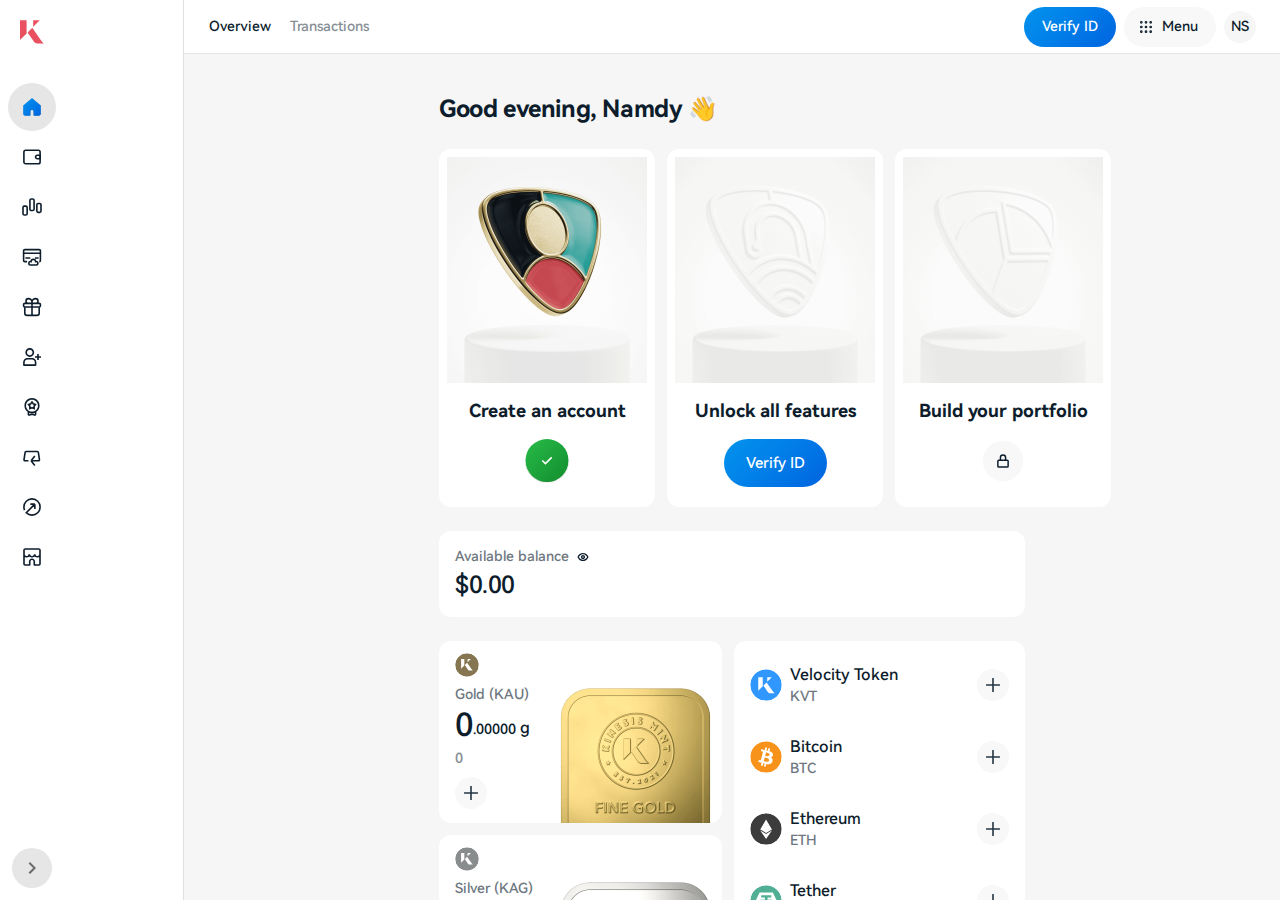
==== index.html @ 4ca38b2a "initial" ====
<!DOCTYPE html>
<html lang="en">
  <head>
    <style type="text/css">
      :root {
        --toastify-color-light: #fff;
        --toastify-color-dark: #121212;
        --toastify-color-info: #3498db;
        --toastify-color-success: #07bc0c;
        --toastify-color-warning: #f1c40f;
        --toastify-color-error: hsl(6, 78%, 57%);
        --toastify-color-transparent: rgba(255, 255, 255, 0.7);
        --toastify-icon-color-info: var(--toastify-color-info);
        --toastify-icon-color-success: var(--toastify-color-success);
        --toastify-icon-color-warning: var(--toastify-color-warning);
        --toastify-icon-color-error: var(--toastify-color-error);
        --toastify-container-width: fit-content;
        --toastify-toast-width: 320px;
        --toastify-toast-offset: 16px;
        --toastify-toast-top: max(
          var(--toastify-toast-offset),
          env(safe-area-inset-top)
        );
        --toastify-toast-right: max(
          var(--toastify-toast-offset),
          env(safe-area-inset-right)
        );
        --toastify-toast-left: max(
          var(--toastify-toast-offset),
          env(safe-area-inset-left)
        );
        --toastify-toast-bottom: max(
          var(--toastify-toast-offset),
          env(safe-area-inset-bottom)
        );
        --toastify-toast-background: #fff;
        --toastify-toast-padding: 14px;
        --toastify-toast-min-height: 64px;
        --toastify-toast-max-height: 800px;
        --toastify-toast-bd-radius: 6px;
        --toastify-toast-shadow: 0px 4px 12px rgba(0, 0, 0, 0.1);
        --toastify-font-family: sans-serif;
        --toastify-z-index: 9999;
        --toastify-text-color-light: #757575;
        --toastify-text-color-dark: #fff;
        --toastify-text-color-info: #fff;
        --toastify-text-color-success: #fff;
        --toastify-text-color-warning: #fff;
        --toastify-text-color-error: #fff;
        --toastify-spinner-color: #616161;
        --toastify-spinner-color-empty-area: #e0e0e0;
        --toastify-color-progress-light: linear-gradient(
          to right,
          #4cd964,
          #5ac8fa,
          #007aff,
          #34aadc,
          #5856d6,
          #ff2d55
        );
        --toastify-color-progress-dark: #bb86fc;
        --toastify-color-progress-info: var(--toastify-color-info);
        --toastify-color-progress-success: var(--toastify-color-success);
        --toastify-color-progress-warning: var(--toastify-color-warning);
        --toastify-color-progress-error: var(--toastify-color-error);
        --toastify-color-progress-bgo: 0.2;
      }
      .Toastify__toast-container {
        z-index: var(--toastify-z-index);
        -webkit-transform: translate3d(0, 0, var(--toastify-z-index));
        position: fixed;
        width: var(--toastify-container-width);
        box-sizing: border-box;
        color: #fff;
        display: flex;
        flex-direction: column;
      }
      .Toastify__toast-container--top-left {
        top: var(--toastify-toast-top);
        left: var(--toastify-toast-left);
      }
      .Toastify__toast-container--top-center {
        top: var(--toastify-toast-top);
        left: 50%;
        transform: translate(-50%);
        align-items: center;
      }
      .Toastify__toast-container--top-right {
        top: var(--toastify-toast-top);
        right: var(--toastify-toast-right);
        align-items: end;
      }
      .Toastify__toast-container--bottom-left {
        bottom: var(--toastify-toast-bottom);
        left: var(--toastify-toast-left);
      }
      .Toastify__toast-container--bottom-center {
        bottom: var(--toastify-toast-bottom);
        left: 50%;
        transform: translate(-50%);
        align-items: center;
      }
      .Toastify__toast-container--bottom-right {
        bottom: var(--toastify-toast-bottom);
        right: var(--toastify-toast-right);
        align-items: end;
      }
      .Toastify__toast {
        --y: 0;
        position: relative;
        touch-action: none;
        width: var(--toastify-toast-width);
        min-height: var(--toastify-toast-min-height);
        box-sizing: border-box;
        margin-bottom: 1rem;
        padding: var(--toastify-toast-padding);
        border-radius: var(--toastify-toast-bd-radius);
        box-shadow: var(--toastify-toast-shadow);
        max-height: var(--toastify-toast-max-height);
        font-family: var(--toastify-font-family);
        z-index: 0;
        display: flex;
        flex: 1 auto;
        align-items: center;
        word-break: break-word;
      }
      @media only screen and (max-width: 480px) {
        .Toastify__toast-container {
          width: 100vw;
          left: env(safe-area-inset-left);
          margin: 0;
        }
        .Toastify__toast-container--top-left,
        .Toastify__toast-container--top-center,
        .Toastify__toast-container--top-right {
          top: env(safe-area-inset-top);
          transform: translate(0);
        }
        .Toastify__toast-container--bottom-left,
        .Toastify__toast-container--bottom-center,
        .Toastify__toast-container--bottom-right {
          bottom: env(safe-area-inset-bottom);
          transform: translate(0);
        }
        .Toastify__toast-container--rtl {
          right: env(safe-area-inset-right);
          left: initial;
        }
        .Toastify__toast {
          --toastify-toast-width: 100%;
          margin-bottom: 0;
          border-radius: 0;
        }
      }
      .Toastify__toast-container[data-stacked="true"] {
        width: var(--toastify-toast-width);
      }
      .Toastify__toast--stacked {
        position: absolute;
        width: 100%;
        transform: translate3d(0, var(--y), 0) scale(var(--s));
        transition: transform 0.3s;
      }
      .Toastify__toast--stacked[data-collapsed] .Toastify__toast-body,
      .Toastify__toast--stacked[data-collapsed] .Toastify__close-button {
        transition: opacity 0.1s;
      }
      .Toastify__toast--stacked[data-collapsed="false"] {
        overflow: visible;
      }
      .Toastify__toast--stacked[data-collapsed="true"]:not(:last-child) > * {
        opacity: 0;
      }
      .Toastify__toast--stacked:after {
        content: "";
        position: absolute;
        left: 0;
        right: 0;
        height: calc(var(--g) * 1px);
        bottom: 100%;
      }
      .Toastify__toast--stacked[data-pos="top"] {
        top: 0;
      }
      .Toastify__toast--stacked[data-pos="bot"] {
        bottom: 0;
      }
      .Toastify__toast--stacked[data-pos="bot"].Toastify__toast--stacked:before {
        transform-origin: top;
      }
      .Toastify__toast--stacked[data-pos="top"].Toastify__toast--stacked:before {
        transform-origin: bottom;
      }
      .Toastify__toast--stacked:before {
        content: "";
        position: absolute;
        left: 0;
        right: 0;
        bottom: 0;
        height: 100%;
        transform: scaleY(3);
        z-index: -1;
      }
      .Toastify__toast--rtl {
        direction: rtl;
      }
      .Toastify__toast--close-on-click {
        cursor: pointer;
      }
      .Toastify__toast-icon {
        margin-inline-end: 10px;
        width: 22px;
        flex-shrink: 0;
        display: flex;
      }
      .Toastify--animate {
        animation-fill-mode: both;
        animation-duration: 0.5s;
      }
      .Toastify--animate-icon {
        animation-fill-mode: both;
        animation-duration: 0.3s;
      }
      .Toastify__toast-theme--dark {
        background: var(--toastify-color-dark);
        color: var(--toastify-text-color-dark);
      }
      .Toastify__toast-theme--light,
      .Toastify__toast-theme--colored.Toastify__toast--default {
        background: var(--toastify-color-light);
        color: var(--toastify-text-color-light);
      }
      .Toastify__toast-theme--colored.Toastify__toast--info {
        color: var(--toastify-text-color-info);
        background: var(--toastify-color-info);
      }
      .Toastify__toast-theme--colored.Toastify__toast--success {
        color: var(--toastify-text-color-success);
        background: var(--toastify-color-success);
      }
      .Toastify__toast-theme--colored.Toastify__toast--warning {
        color: var(--toastify-text-color-warning);
        background: var(--toastify-color-warning);
      }
      .Toastify__toast-theme--colored.Toastify__toast--error {
        color: var(--toastify-text-color-error);
        background: var(--toastify-color-error);
      }
      .Toastify__progress-bar-theme--light {
        background: var(--toastify-color-progress-light);
      }
      .Toastify__progress-bar-theme--dark {
        background: var(--toastify-color-progress-dark);
      }
      .Toastify__progress-bar--info {
        background: var(--toastify-color-progress-info);
      }
      .Toastify__progress-bar--success {
        background: var(--toastify-color-progress-success);
      }
      .Toastify__progress-bar--warning {
        background: var(--toastify-color-progress-warning);
      }
      .Toastify__progress-bar--error {
        background: var(--toastify-color-progress-error);
      }
      .Toastify__progress-bar-theme--colored.Toastify__progress-bar--info,
      .Toastify__progress-bar-theme--colored.Toastify__progress-bar--success,
      .Toastify__progress-bar-theme--colored.Toastify__progress-bar--warning,
      .Toastify__progress-bar-theme--colored.Toastify__progress-bar--error {
        background: var(--toastify-color-transparent);
      }
      .Toastify__close-button {
        color: #fff;
        position: absolute;
        top: 6px;
        right: 6px;
        background: transparent;
        outline: none;
        border: none;
        padding: 0;
        cursor: pointer;
        opacity: 0.7;
        transition: 0.3s ease;
        z-index: 1;
      }
      .Toastify__toast--rtl .Toastify__close-button {
        left: 6px;
        right: unset;
      }
      .Toastify__close-button--light {
        color: #000;
        opacity: 0.3;
      }
      .Toastify__close-button > svg {
        fill: currentColor;
        height: 16px;
        width: 14px;
      }
      .Toastify__close-button:hover,
      .Toastify__close-button:focus {
        opacity: 1;
      }
      @keyframes Toastify__trackProgress {
        0% {
          transform: scaleX(1);
        }
        to {
          transform: scaleX(0);
        }
      }
      .Toastify__progress-bar {
        position: absolute;
        bottom: 0;
        left: 0;
        width: 100%;
        height: 100%;
        z-index: 1;
        opacity: 0.7;
        transform-origin: left;
      }
      .Toastify__progress-bar--animated {
        animation: Toastify__trackProgress linear 1 forwards;
      }
      .Toastify__progress-bar--controlled {
        transition: transform 0.2s;
      }
      .Toastify__progress-bar--rtl {
        right: 0;
        left: initial;
        transform-origin: right;
        border-bottom-left-radius: initial;
      }
      .Toastify__progress-bar--wrp {
        position: absolute;
        overflow: hidden;
        bottom: 0;
        left: 0;
        width: 100%;
        height: 5px;
        border-bottom-left-radius: var(--toastify-toast-bd-radius);
        border-bottom-right-radius: var(--toastify-toast-bd-radius);
      }
      .Toastify__progress-bar--wrp[data-hidden="true"] {
        opacity: 0;
      }
      .Toastify__progress-bar--bg {
        opacity: var(--toastify-color-progress-bgo);
        width: 100%;
        height: 100%;
      }
      .Toastify__spinner {
        width: 20px;
        height: 20px;
        box-sizing: border-box;
        border: 2px solid;
        border-radius: 100%;
        border-color: var(--toastify-spinner-color-empty-area);
        border-right-color: var(--toastify-spinner-color);
        animation: Toastify__spin 0.65s linear infinite;
      }
      @keyframes Toastify__bounceInRight {
        0%,
        60%,
        75%,
        90%,
        to {
          animation-timing-function: cubic-bezier(0.215, 0.61, 0.355, 1);
        }
        0% {
          opacity: 0;
          transform: translate3d(3000px, 0, 0);
        }
        60% {
          opacity: 1;
          transform: translate3d(-25px, 0, 0);
        }
        75% {
          transform: translate3d(10px, 0, 0);
        }
        90% {
          transform: translate3d(-5px, 0, 0);
        }
        to {
          transform: none;
        }
      }
      @keyframes Toastify__bounceOutRight {
        20% {
          opacity: 1;
          transform: translate3d(-20px, var(--y), 0);
        }
        to {
          opacity: 0;
          transform: translate3d(2000px, var(--y), 0);
        }
      }
      @keyframes Toastify__bounceInLeft {
        0%,
        60%,
        75%,
        90%,
        to {
          animation-timing-function: cubic-bezier(0.215, 0.61, 0.355, 1);
        }
        0% {
          opacity: 0;
          transform: translate3d(-3000px, 0, 0);
        }
        60% {
          opacity: 1;
          transform: translate3d(25px, 0, 0);
        }
        75% {
          transform: translate3d(-10px, 0, 0);
        }
        90% {
          transform: translate3d(5px, 0, 0);
        }
        to {
          transform: none;
        }
      }
      @keyframes Toastify__bounceOutLeft {
        20% {
          opacity: 1;
          transform: translate3d(20px, var(--y), 0);
        }
        to {
          opacity: 0;
          transform: translate3d(-2000px, var(--y), 0);
        }
      }
      @keyframes Toastify__bounceInUp {
        0%,
        60%,
        75%,
        90%,
        to {
          animation-timing-function: cubic-bezier(0.215, 0.61, 0.355, 1);
        }
        0% {
          opacity: 0;
          transform: translate3d(0, 3000px, 0);
        }
        60% {
          opacity: 1;
          transform: translate3d(0, -20px, 0);
        }
        75% {
          transform: translate3d(0, 10px, 0);
        }
        90% {
          transform: translate3d(0, -5px, 0);
        }
        to {
          transform: translateZ(0);
        }
      }
      @keyframes Toastify__bounceOutUp {
        20% {
          transform: translate3d(0, calc(var(--y) - 10px), 0);
        }
        40%,
        45% {
          opacity: 1;
          transform: translate3d(0, calc(var(--y) + 20px), 0);
        }
        to {
          opacity: 0;
          transform: translate3d(0, -2000px, 0);
        }
      }
      @keyframes Toastify__bounceInDown {
        0%,
        60%,
        75%,
        90%,
        to {
          animation-timing-function: cubic-bezier(0.215, 0.61, 0.355, 1);
        }
        0% {
          opacity: 0;
          transform: translate3d(0, -3000px, 0);
        }
        60% {
          opacity: 1;
          transform: translate3d(0, 25px, 0);
        }
        75% {
          transform: translate3d(0, -10px, 0);
        }
        90% {
          transform: translate3d(0, 5px, 0);
        }
        to {
          transform: none;
        }
      }
      @keyframes Toastify__bounceOutDown {
        20% {
          transform: translate3d(0, calc(var(--y) - 10px), 0);
        }
        40%,
        45% {
          opacity: 1;
          transform: translate3d(0, calc(var(--y) + 20px), 0);
        }
        to {
          opacity: 0;
          transform: translate3d(0, 2000px, 0);
        }
      }
      .Toastify__bounce-enter--top-left,
      .Toastify__bounce-enter--bottom-left {
        animation-name: Toastify__bounceInLeft;
      }
      .Toastify__bounce-enter--top-right,
      .Toastify__bounce-enter--bottom-right {
        animation-name: Toastify__bounceInRight;
      }
      .Toastify__bounce-enter--top-center {
        animation-name: Toastify__bounceInDown;
      }
      .Toastify__bounce-enter--bottom-center {
        animation-name: Toastify__bounceInUp;
      }
      .Toastify__bounce-exit--top-left,
      .Toastify__bounce-exit--bottom-left {
        animation-name: Toastify__bounceOutLeft;
      }
      .Toastify__bounce-exit--top-right,
      .Toastify__bounce-exit--bottom-right {
        animation-name: Toastify__bounceOutRight;
      }
      .Toastify__bounce-exit--top-center {
        animation-name: Toastify__bounceOutUp;
      }
      .Toastify__bounce-exit--bottom-center {
        animation-name: Toastify__bounceOutDown;
      }
      @keyframes Toastify__zoomIn {
        0% {
          opacity: 0;
          transform: scale3d(0.3, 0.3, 0.3);
        }
        50% {
          opacity: 1;
        }
      }
      @keyframes Toastify__zoomOut {
        0% {
          opacity: 1;
        }
        50% {
          opacity: 0;
          transform: translate3d(0, var(--y), 0) scale3d(0.3, 0.3, 0.3);
        }
        to {
          opacity: 0;
        }
      }
      .Toastify__zoom-enter {
        animation-name: Toastify__zoomIn;
      }
      .Toastify__zoom-exit {
        animation-name: Toastify__zoomOut;
      }
      @keyframes Toastify__flipIn {
        0% {
          transform: perspective(400px) rotateX(90deg);
          animation-timing-function: ease-in;
          opacity: 0;
        }
        40% {
          transform: perspective(400px) rotateX(-20deg);
          animation-timing-function: ease-in;
        }
        60% {
          transform: perspective(400px) rotateX(10deg);
          opacity: 1;
        }
        80% {
          transform: perspective(400px) rotateX(-5deg);
        }
        to {
          transform: perspective(400px);
        }
      }
      @keyframes Toastify__flipOut {
        0% {
          transform: translate3d(0, var(--y), 0) perspective(400px);
        }
        30% {
          transform: translate3d(0, var(--y), 0) perspective(400px)
            rotateX(-20deg);
          opacity: 1;
        }
        to {
          transform: translate3d(0, var(--y), 0) perspective(400px)
            rotateX(90deg);
          opacity: 0;
        }
      }
      .Toastify__flip-enter {
        animation-name: Toastify__flipIn;
      }
      .Toastify__flip-exit {
        animation-name: Toastify__flipOut;
      }
      @keyframes Toastify__slideInRight {
        0% {
          transform: translate3d(110%, 0, 0);
          visibility: visible;
        }
        to {
          transform: translate3d(0, var(--y), 0);
        }
      }
      @keyframes Toastify__slideInLeft {
        0% {
          transform: translate3d(-110%, 0, 0);
          visibility: visible;
        }
        to {
          transform: translate3d(0, var(--y), 0);
        }
      }
      @keyframes Toastify__slideInUp {
        0% {
          transform: translate3d(0, 110%, 0);
          visibility: visible;
        }
        to {
          transform: translate3d(0, var(--y), 0);
        }
      }
      @keyframes Toastify__slideInDown {
        0% {
          transform: translate3d(0, -110%, 0);
          visibility: visible;
        }
        to {
          transform: translate3d(0, var(--y), 0);
        }
      }
      @keyframes Toastify__slideOutRight {
        0% {
          transform: translate3d(0, var(--y), 0);
        }
        to {
          visibility: hidden;
          transform: translate3d(110%, var(--y), 0);
        }
      }
      @keyframes Toastify__slideOutLeft {
        0% {
          transform: translate3d(0, var(--y), 0);
        }
        to {
          visibility: hidden;
          transform: translate3d(-110%, var(--y), 0);
        }
      }
      @keyframes Toastify__slideOutDown {
        0% {
          transform: translate3d(0, var(--y), 0);
        }
        to {
          visibility: hidden;
          transform: translate3d(0, 500px, 0);
        }
      }
      @keyframes Toastify__slideOutUp {
        0% {
          transform: translate3d(0, var(--y), 0);
        }
        to {
          visibility: hidden;
          transform: translate3d(0, -500px, 0);
        }
      }
      .Toastify__slide-enter--top-left,
      .Toastify__slide-enter--bottom-left {
        animation-name: Toastify__slideInLeft;
      }
      .Toastify__slide-enter--top-right,
      .Toastify__slide-enter--bottom-right {
        animation-name: Toastify__slideInRight;
      }
      .Toastify__slide-enter--top-center {
        animation-name: Toastify__slideInDown;
      }
      .Toastify__slide-enter--bottom-center {
        animation-name: Toastify__slideInUp;
      }
      .Toastify__slide-exit--top-left,
      .Toastify__slide-exit--bottom-left {
        animation-name: Toastify__slideOutLeft;
        animation-timing-function: ease-in;
        animation-duration: 0.3s;
      }
      .Toastify__slide-exit--top-right,
      .Toastify__slide-exit--bottom-right {
        animation-name: Toastify__slideOutRight;
        animation-timing-function: ease-in;
        animation-duration: 0.3s;
      }
      .Toastify__slide-exit--top-center {
        animation-name: Toastify__slideOutUp;
        animation-timing-function: ease-in;
        animation-duration: 0.3s;
      }
      .Toastify__slide-exit--bottom-center {
        animation-name: Toastify__slideOutDown;
        animation-timing-function: ease-in;
        animation-duration: 0.3s;
      }
      @keyframes Toastify__spin {
        0% {
          transform: rotate(0);
        }
        to {
          transform: rotate(360deg);
        }
      }
    </style>
    <!-- Options -->
    <meta charset="UTF-8" />
    <meta
      name="viewport"
      content="width=device-width, height=device-height, initial-scale=1, maximum-scale=1, user-scalable=no"
    />
    <meta name="robots" content="noindex" />
    <meta name="msapplication-TileColor" content="#ffc40d" />
    <meta name="apple-itunes-app" content="app-id=1490483608" />

    <!-- PWA Options -->
    <title>Kinesis Money</title>
    <meta
      name="description"
      content="Kinesis introduces a revolutionary monetary system backed by fully allocated physical gold and silver so everyone can experience the benefits of precious metals investment."
    />
    <link
      rel="apple-touch-icon"
      sizes="180x180"
      href="/assets/assets-kms.kinesis.money/legacy/png/apple-touch-icon.png"
    />
    <link
      rel="icon"
      type="image/png"
      sizes="32x32"
      href="/assets/assets-kms.kinesis.money/legacy/png/favicon-32x32-coral.png"
    />
    <link
      rel="icon"
      type="image/png"
      sizes="16x16"
      href="/assets/assets-kms.kinesis.money/legacy/png/favicon-16x16-coral.png"
    />
    <link
      rel="mask-icon"
      href="/assets/assets-kms.kinesis.money/legacy/safari-pinned-tab.svg"
      color="#5bbad5"
    />
    <meta name="theme-color" content="#EA5160" />
    <link rel="stylesheet" href="/assets/extracted_styles.css" />
    <!-- CSS -->
    <link
      rel="stylesheet"
      href="/assets/pro.fontawesome.com/releases/v5.8.1/css/all.css"
      as="style"
      crossorigin="anonymous"
      integrity="sha384-Bx4pytHkyTDy3aJKjGkGoHPt3tvv6zlwwjc3iqN7ktaiEMLDPqLSZYts2OjKcBx1"
      onload="this.onload=null;this.rel='stylesheet'"
    />
    <noscript>
      <link
        rel="stylesheet"
        href="/assets/pro.fontawesome.com/releases/v5.8.1/css/all.css"
        crossorigin="anonymous"
        integrity="sha384-Bx4pytHkyTDy3aJKjGkGoHPt3tvv6zlwwjc3iqN7ktaiEMLDPqLSZYts2OjKcBx1"
      />
    </noscript>
    <link
      rel="stylesheet"
      type="text/css"
      href="/assets/assets-kms.kinesis.money/fonts/HarmonyOS/stylesheet.css"
    />
    <link
      rel="preload"
      as="image"
      href="/assets/assets-kms.kinesis.money/Home/Balance/GoldBar-m.png"
    />
    <link
      rel="preload"
      as="image"
      href="/assets/assets-kms.kinesis.money/Home/Balance/GoldBar-d.png"
    />
    <link
      rel="preload"
      as="image"
      href="/assets/assets-kms.kinesis.money/Home/Balance/SilverBar-m.png"
    />
    <link
      rel="preload"
      as="image"
      href="/assets/assets-kms.kinesis.money/Home/Balance/SilverBar-d.png"
    />
    <link
      rel="preload"
      as="image"
      href="/assets/assets-kms.kinesis.money/Home/Stepper/Step1-Done.png"
    />
    <link
      rel="preload"
      as="image"
      href="/assets/assets-kms.kinesis.money/Home/Stepper/Step2-Done.png"
    />
    <link
      rel="preload"
      as="image"
      href="/assets/assets-kms.kinesis.money/Home/Stepper/Step2-ToDo.png"
    />
    <link
      rel="preload"
      as="image"
      href="/assets/assets-kms.kinesis.money/Home/Stepper/Step3-ToDo.png"
    />
    <link
      rel="preload"
      as="image"
      href="/assets/assets-kms.kinesis.money/Home/Stepper/Done.svg"
    />
    <link
      rel="preload"
      as="image"
      href="/assets/assets-kms.kinesis.money/Home/Stepper/Locked.svg"
    />

    <!--     <script
      type="module"
      crossorigin=""
      src="/assets/index-B1IYvx0M.js"
    ></script> -->
    <link rel="stylesheet" crossorigin="" href="/assets/index-D04vYMJd.css" />
    <link rel="manifest" href="/manifest.webmanifest" />
    <!-- <script id="vite-plugin-pwa:register-sw" src="/registerSW.js"></script> -->
    <!--     <link
      rel="modulepreload"
      as="script"
      crossorigin=""
      href="/assets/authenticatedLayoutContainer-D7vnPwpX.js"
    /> -->
    <!-- <link
      rel="modulepreload"
      as="script"
      crossorigin=""
      href="/assets/socket-client-ClPHFSdE.js"
    /> -->
    <!-- <link
      rel="modulepreload"
      as="script"
      crossorigin=""
      href="/assets/feature-flag-CBj2T29d.js"
    />
    <link
      rel="modulepreload"
      as="script"
      crossorigin=""
      href="/assets/useGaTitle-Cd3oRIF0.js"
    />
    <link
      rel="modulepreload"
      as="script"
      crossorigin=""
      href="/assets/useRoute-R5W9bIdF.js"
    />
    <link
      rel="modulepreload"
      as="script"
      crossorigin=""
      href="/assets/capitalize-Crm3kySE.js"
    />
    <link
      rel="modulepreload"
      as="script"
      crossorigin=""
      href="/assets/toString-BcLWPS8a.js"
    />
    <link
      rel="modulepreload"
      as="script"
      crossorigin=""
      href="/assets/isObjectLike-BR2ybR99.js"
    />
    <link
      rel="modulepreload"
      as="script"
      crossorigin=""
      href="/assets/isArray-Dxzbedgu.js"
    />
    <link
      rel="modulepreload"
      as="script"
      crossorigin=""
      href="/assets/isSymbol-CPa7d4e7.js"
    />
    <link
      rel="modulepreload"
      as="script"
      crossorigin=""
      href="/assets/upperFirst-DZHx3_7l.js"
    />
    <link
      rel="modulepreload"
      as="script"
      crossorigin=""
      href="/assets/_baseSlice-F8doVSIJ.js"
    />
    <link
      rel="modulepreload"
      as="script"
      crossorigin=""
      href="/assets/index-BBKt8-YL.js"
    />
    <link
      rel="modulepreload"
      as="script"
      crossorigin=""
      href="/assets/index-Do1i7yHT.js"
    />
    <link
      rel="modulepreload"
      as="script"
      crossorigin=""
      href="/assets/BubbleTab-BNonz68w.js"
    />
    <link
      rel="modulepreload"
      as="script"
      crossorigin=""
      href="/assets/Tabs-nCopnh2s.js"
    />
    <link
      rel="modulepreload"
      as="script"
      crossorigin=""
      href="/assets/useSlot-DZH0Y2jJ.js"
    />
    <link
      rel="modulepreload"
      as="script"
      crossorigin=""
      href="/assets/Names-CaXmBvXg.js"
    />
    <link
      rel="modulepreload"
      as="script"
      crossorigin=""
      href="/assets/index-DWKsSpgP.js"
    />
    <link
      rel="modulepreload"
      as="script"
      crossorigin=""
      href="/assets/Menu-CbwN-UdZ.js"
    />
    <link
      rel="modulepreload"
      as="script"
      crossorigin=""
      href="/assets/MenuItem-wDwmnSJr.js"
    />
    <link
      rel="modulepreload"
      as="script"
      crossorigin=""
      href="/assets/dividerClasses-CKrR6pKE.js"
    />
    <link
      rel="modulepreload"
      as="script"
      crossorigin=""
      href="/assets/useRequireStatus-C5948B1u.js"
    />
    <link
      rel="modulepreload"
      as="script"
      crossorigin=""
      href="/assets/order-direction-B5kfqJoW.js"
    />
    <link
      rel="modulepreload"
      as="script"
      crossorigin=""
      href="/assets/legacy-enums-BdcxKfbC.js"
    />
    <link
      rel="modulepreload"
      as="script"
      crossorigin=""
      href="/assets/index-C7glG_Ry.js"
    />
    <link
      rel="modulepreload"
      as="script"
      crossorigin=""
      href="/assets/Tooltip-QCFsSCkk.js"
    />
    <link
      rel="modulepreload"
      as="script"
      crossorigin=""
      href="/assets/useFormControl-B5X7CYHM.js"
    />
    <link
      rel="modulepreload"
      as="script"
      crossorigin=""
      href="/assets/createPopper-DLtJTqii.js"
    />
    <link
      rel="modulepreload"
      as="script"
      crossorigin=""
      href="/assets/Switch-mECX2JQG.js"
    />
    <link
      rel="modulepreload"
      as="script"
      crossorigin=""
      href="/assets/index-Sia8Y9vT.js"
    />
    <link
      rel="modulepreload"
      as="script"
      crossorigin=""
      href="/assets/IconButton-ClDlR7xP.js"
    />
    <link
      rel="modulepreload"
      as="script"
      crossorigin=""
      href="/assets/index-D-VgVBE8.js"
    />
    <link
      rel="modulepreload"
      as="script"
      crossorigin=""
      href="/assets/index-Chya3hTY.js"
    />
    <link
      rel="modulepreload"
      as="script"
      crossorigin=""
      href="/assets/index-iGSc46GB.js"
    /> -->
    <link rel="stylesheet" crossorigin="" href="/assets/index-CcM7Y7xD.css" />
    <!-- <link
      rel="modulepreload"
      as="script"
      crossorigin=""
      href="/assets/currencyFormatter-DqHkUfNj.js"
    />
    <link
      rel="modulepreload"
      as="script"
      crossorigin=""
      href="/assets/index-DamApG0r.js"
    />
    <link
      rel="modulepreload"
      as="script"
      crossorigin=""
      href="/assets/index-BdZiPhrX.js"
    />
    <link
      rel="modulepreload"
      as="script"
      crossorigin=""
      href="/assets/getCurrencySymbol-U33HH9zA.js"
    />
    <link
      rel="modulepreload"
      as="script"
      crossorigin=""
      href="/assets/fiat-currencies-4YJiRIqJ.js"
    />
    <link
      rel="modulepreload"
      as="script"
      crossorigin=""
      href="/assets/index-CVGWP4XK.js"
    />
    <link
      rel="modulepreload"
      as="script"
      crossorigin=""
      href="/assets/index-DMBgV4GW.js"
    />
    <link
      rel="modulepreload"
      as="script"
      crossorigin=""
      href="/assets/index-CW25_mQq.js"
    />
    <link
      rel="modulepreload"
      as="script"
      crossorigin=""
      href="/assets/usePrivacyMode-sFMhOLJ_.js"
    />
    <link
      rel="modulepreload"
      as="script"
      crossorigin=""
      href="/assets/short-names-CEnQyANM.js"
    />
    <link
      rel="modulepreload"
      as="script"
      crossorigin=""
      href="/assets/legacy-fonts-BbYsH4nw.js"
    />
    <link
      rel="modulepreload"
      as="script"
      crossorigin=""
      href="/assets/muiSxMerge-By-TMpOR.js"
    />
    <link
      rel="modulepreload"
      as="script"
      crossorigin=""
      href="/assets/Collapse-UbjukSi0.js"
    />
    <link
      rel="modulepreload"
      as="script"
      crossorigin=""
      href="/assets/index-PlqyMyPw.js"
    />
    <link
      rel="modulepreload"
      as="script"
      crossorigin=""
      href="/assets/pill-oEl8g0mz.js"
    />
    <link
      rel="modulepreload"
      as="script"
      crossorigin=""
      href="/assets/useCorporateAccounts-DAIK1YLZ.js"
    />
    <link
      rel="modulepreload"
      as="script"
      crossorigin=""
      href="/assets/index-C4mvAiZ8.js"
    />
    <link
      rel="modulepreload"
      as="script"
      crossorigin=""
      href="/assets/useIndividualAccount-B9oo-q0C.js"
    />
    <link
      rel="modulepreload"
      as="script"
      crossorigin=""
      href="/assets/Divider-DtXA8bzM.js"
    />
    <link
      rel="modulepreload"
      as="script"
      crossorigin=""
      href="/assets/helpers-BxXgrS-G.js"
    />
    <link
      rel="modulepreload"
      as="script"
      crossorigin=""
      href="/assets/helpers-D0lXFcyB.js"
    />
    <link
      rel="modulepreload"
      as="script"
      crossorigin=""
      href="/assets/index-6vxM0M4a.js"
    />
    <link
      rel="modulepreload"
      as="script"
      crossorigin=""
      href="/assets/index-dgZWCLOJ.js"
    />
    <link
      rel="modulepreload"
      as="script"
      crossorigin=""
      href="/assets/index-B2skL3Es.js"
    />
    <link
      rel="modulepreload"
      as="script"
      crossorigin=""
      href="/assets/index-J1GP0RDZ.js"
    />
    <link
      rel="modulepreload"
      as="script"
      crossorigin=""
      href="/assets/Layout-DsrGj888.js"
    />
    <link
      rel="modulepreload"
      as="script"
      crossorigin=""
      href="/assets/pricing.listener-Btg4xjPT.js"
    />
    <link
      rel="modulepreload"
      as="script"
      crossorigin=""
      href="/assets/index-DYNLSiy8.js"
    />
    <link
      rel="modulepreload"
      as="script"
      crossorigin=""
      href="/assets/index-D9Ksp2Tu.js"
    />
    <link
      rel="modulepreload"
      as="script"
      crossorigin=""
      href="/assets/PageContainer-Z59eRADz.js"
    />
    <link
      rel="modulepreload"
      as="script"
      crossorigin=""
      href="/assets/index-D4hGd7fZ.js"
    />
    <link
      rel="modulepreload"
      as="script"
      crossorigin=""
      href="/assets/isObject-C3e4t58V.js"
    /> -->
    <link rel="stylesheet" crossorigin="" href="/assets/index-CxjVi7H7.css" />
    <!-- <link
      rel="modulepreload"
      as="script"
      crossorigin=""
      href="/assets/index-Bo_9n-PG.js"
    />
    <link
      rel="modulepreload"
      as="script"
      crossorigin=""
      href="/assets/index-DeSxTRGL.js"
    />
    <link
      rel="modulepreload"
      as="script"
      crossorigin=""
      href="/assets/Skeleton-D3zW9zfH.js"
    />
    <link
      rel="modulepreload"
      as="script"
      crossorigin=""
      href="/assets/index-muQS-9Gf.js"
    />
    <link
      rel="modulepreload"
      as="script"
      crossorigin=""
      href="/assets/DialogContent-A833hUPt.js"
    />
    <link
      rel="modulepreload"
      as="script"
      crossorigin=""
      href="/assets/Basic-C8TpTkuW.js"
    />
    <link
      rel="modulepreload"
      as="script"
      crossorigin=""
      href="/assets/shared-CWEmH2rA.js"
    />
    <link
      rel="modulepreload"
      as="script"
      crossorigin=""
      href="/assets/index-WtEfj628.js"
    />
    <link
      rel="modulepreload"
      as="script"
      crossorigin=""
      href="/assets/CurrencyIcon-BSh20PSx.js"
    />
    <link
      rel="modulepreload"
      as="script"
      crossorigin=""
      href="/assets/Action-Chaeft7b.js"
    />
    <link
      rel="modulepreload"
      as="script"
      crossorigin=""
      href="/assets/DialogActions-CR6pyUZM.js"
    />
    <link
      rel="modulepreload"
      as="script"
      crossorigin=""
      href="/assets/scrollbar-CNLKTL0L.js"
    />
    
    <link
      rel="modulepreload"
      as="script"
      crossorigin=""
      href="/assets/index-DcvGW77o.js"
    />
    <link
      rel="modulepreload"
      as="script"
      crossorigin=""
      href="/assets/index-DENdcTLt.js"
    />
    <link
      rel="modulepreload"
      as="script"
      crossorigin=""
      href="/assets/PaybisButton-CLNx20jt.js"
    />
    <link
      rel="modulepreload"
      as="script"
      crossorigin=""
      href="/assets/order-source-yjVi4RrL.js"
    />
    <link
      rel="modulepreload"
      as="script"
      crossorigin=""
      href="/assets/react-number-format.es-D6j4F3wj.js"
    />
    <link
      rel="modulepreload"
      as="script"
      crossorigin=""
      href="/assets/TextField-DL0nOe5P.js"
    />
    <link
      rel="modulepreload"
      as="script"
      crossorigin=""
      href="/assets/index.esm-B2HhHynd.js"
    />
    <link
      rel="modulepreload"
      as="script"
      crossorigin=""
      href="/assets/order-type-BEH08Hfo.js"
    />
    <link
      rel="modulepreload"
      as="script"
      crossorigin=""
      href="/assets/executed-orders.listener-GkgxCqGH.js"
    />
    <link
      rel="modulepreload"
      as="script"
      crossorigin=""
      href="/assets/depth.listener-Bb9oU3qt.js"
    />
    <link
      rel="modulepreload"
      as="script"
      crossorigin=""
      href="/assets/index-DQUs1ZHf.js"
    />
    <link
      rel="modulepreload"
      as="script"
      crossorigin=""
      href="/assets/SegmentedTab-Bx0ApLVn.js"
    />
    <link
      rel="modulepreload"
      as="script"
      crossorigin=""
      href="/assets/OnBoardingPopUp-CbaltDgU.js"
    />
    <link
      rel="modulepreload"
      as="script"
      crossorigin=""
      href="/assets/DropdownChipBase-Tvm1Fi1i.js"
    />
    <link
      rel="modulepreload"
      as="script"
      crossorigin=""
      href="/assets/Chip-BmP1UBlr.js"
    />
    <link
      rel="modulepreload"
      as="script"
      crossorigin=""
      href="/assets/Input-U7WLNE8T.js"
    />
    <link
      rel="modulepreload"
      as="script"
      crossorigin=""
      href="/assets/PasswordInput-BRrGqd8k.js"
    />
    <link
      rel="modulepreload"
      as="script"
      crossorigin=""
      href="/assets/shared-kyc.form-DU9uJhtw.js"
    />
    <link
      rel="modulepreload"
      as="script"
      crossorigin=""
      href="/assets/Alert-D9otgbzb.js"
    />
    <link
      rel="modulepreload"
      as="script"
      crossorigin=""
      href="/assets/chart-VlffLmI0.js"
    />
    <link
      rel="modulepreload"
      as="script"
      crossorigin=""
      href="/assets/index.es-B63JM6fg.js"
    />
    <link
      rel="modulepreload"
      as="script"
      crossorigin=""
      href="/assets/useOverflowFade-BK4lhouq.js"
    />
    <link
      rel="modulepreload"
      as="script"
      crossorigin=""
      href="/assets/accounts-CTdEXpRp.js"
    />
    <link
      rel="modulepreload"
      as="script"
      crossorigin=""
      href="/assets/Checkbox-azwF4S2Y.js"
    />
    <link
      rel="modulepreload"
      as="script"
      crossorigin=""
      href="/assets/visitHistory-VyF4gOMN.js"
    />
    <link
      rel="modulepreload"
      as="script"
      crossorigin=""
      href="/assets/LargeBanner-uGVpyo-O.js"
    />
    <link
      rel="modulepreload"
      as="script"
      crossorigin=""
      href="/assets/long-names-G_UIJH0E.js"
    />
    <link
      rel="modulepreload"
      as="script"
      crossorigin=""
      href="/assets/Link-BO_AVVLF.js"
    />
    <link
      rel="modulepreload"
      as="script"
      crossorigin=""
      href="/assets/RecentTransactions-C169_tzK.js"
    />
    <link
      rel="modulepreload"
      as="script"
      crossorigin=""
      href="/assets/FilterProvider-Do3DlFTi.js"
    />
    <link
      rel="modulepreload"
      as="script"
      crossorigin=""
      href="/assets/CancelTransaction-Co47wp7J.js"
    />
    <link
      rel="modulepreload"
      as="script"
      crossorigin=""
      href="/assets/Error-l5Kb-HA5.js"
    />
    <link
      rel="modulepreload"
      as="script"
      crossorigin=""
      href="/assets/WithLoaderHOC-BhoisqRA.js"
    />
    <link
      rel="modulepreload"
      as="script"
      crossorigin=""
      href="/assets/Chip-h9Fj1cSa.js"
    />
    <link
      rel="modulepreload"
      as="script"
      crossorigin=""
      href="/assets/index-Ba66B7JA.js"
    />
    <link
      rel="modulepreload"
      as="script"
      crossorigin=""
      href="/assets/Slider-JTzqU4Fm.js"
    />
    <link
      rel="modulepreload"
      as="script"
      crossorigin=""
      href="/assets/index-DTOD75sv.js"
    />
    <link
      rel="modulepreload"
      as="script"
      crossorigin=""
      href="/assets/RightCTABanner-oV-nkSCk.js"
    />
    <link
      rel="modulepreload"
      as="script"
      crossorigin=""
      href="/assets/thumbnails-BgH72lVq.js"
    />
    <link
      rel="modulepreload"
      as="script"
      crossorigin=""
      href="/assets/EnterMobileNumber-YMSOc5-K.js"
    />
    <link
      rel="modulepreload"
      as="script"
      crossorigin=""
      href="/assets/MfaSmsCodeVerificationPage-BJHnSUWd.js"
    />
    <link
      rel="modulepreload"
      as="script"
      crossorigin=""
      href="/assets/index.esm-h9f6KZvT.js"
    />
    <link
      rel="modulepreload"
      as="script"
      crossorigin=""
      href="/assets/InputStatus-DpYcmRe_.js"
    />
    <link
      rel="modulepreload"
      as="script"
      crossorigin=""
      href="/assets/SmsNotification-jXRCWLtp.js"
    />
    <link
      rel="modulepreload"
      as="script"
      crossorigin=""
      href="/assets/PhoneNumberInput-CtBmxYCy.js"
    />
    <link
      rel="modulepreload"
      as="script"
      crossorigin=""
      href="/assets/Dropdown-B-BoUpC5.js"
    />
    <link
      rel="modulepreload"
      as="script"
      crossorigin=""
      href="/assets/mobile-validation-type-Ca0Y5gJN.js"
    /> -->
    <link
      rel="stylesheet"
      crossorigin=""
      href="/assets/scrollbar-OSsuDtBi.css"
    />
    <style type="text/css">
        .indiana-scroll-container {
          overflow: auto;
        }
        .indiana-scroll-container--dragging {
          scroll-behavior: auto !important;
        }
        .indiana-scroll-container--dragging > * {
          pointer-events: none;
          cursor: -webkit-grab;
          cursor: grab;
        }
        .indiana-scroll-container--hide-scrollbars {
          overflow: hidden;
          overflow: -moz-scrollbars-none;
          -ms-overflow-style: none;
          scrollbar-width: none;
        }
        .indiana-scroll-container--hide-scrollbars::-webkit-scrollbar {
          display: none !important;
          height: 0 !important;
          width: 0 !important;
          background: transparent !important;
          -webkit-appearance: none !important;
        }
        .indiana-scroll-container--native-scroll {
          overflow: auto;
        }

        .indiana-dragging {
          cursor: -webkit-grab;
          cursor: grab;
        }
      </>
      <style data-emotion="css" data-s="">
    </style>
    <link
      rel="modulepreload"
      as="script"
      crossorigin=""
      href="/assets/Modals-BVw25VRj.js"
    />
    <link
      rel="modulepreload"
      as="script"
      crossorigin=""
      href="/assets/index-B1IYvx0M.js"
    />
    <link
      rel="modulepreload"
      as="script"
      crossorigin=""
      href="/assets/SocialIconsComponent-Df_rkOm7.js"
    />
    <link
      rel="modulepreload"
      as="script"
      crossorigin=""
      href="/assets/WideTab-DPA0T2DX.js"
    />
    <link
      rel="modulepreload"
      as="script"
      crossorigin=""
      href="/assets/SmsMfaForm-tzQNy6xh.js"
    />
    <link
      rel="modulepreload"
      as="script"
      crossorigin=""
      href="/assets/MaskedInput-CGosAaON.js"
    />
    <link
      rel="modulepreload"
      as="script"
      crossorigin=""
      href="/assets/NetworkDropdown-k4y5Zlke.js"
    />
    <link
      rel="modulepreload"
      as="script"
      crossorigin=""
      href="/assets/useValidationProfile-GhVRzjhp.js"
    />
    <link
      rel="modulepreload"
      as="script"
      crossorigin=""
      href="/assets/_getTag-BBZl3NB0.js"
    />
    <link
      rel="modulepreload"
      as="script"
      crossorigin=""
      href="/assets/_Map-Dn69b_0d.js"
    />
    <link
      rel="modulepreload"
      as="script"
      crossorigin=""
      href="/assets/index-D8Aj9pZI.js"
    />
    <link
      rel="modulepreload"
      as="script"
      crossorigin=""
      href="/assets/CopyButton-B2DA-KPK.js"
    />
    <link
      rel="modulepreload"
      as="script"
      crossorigin=""
      href="/assets/addressValid-Buha1cAs.js"
    />
    <link
      rel="modulepreload"
      as="script"
      crossorigin=""
      href="/assets/stellar-sdk.min-BPOzoUh5.js"
    />
    <link
      rel="modulepreload"
      as="script"
      crossorigin=""
      href="/assets/index-DFdZF_Yd.js"
    />
    <link
      rel="modulepreload"
      as="script"
      crossorigin=""
      href="/assets/index-CRD6nWau.js"
    />
    <link
      rel="modulepreload"
      as="script"
      crossorigin=""
      href="/assets/CurrencyLabel-DGg5vM54.js"
    />
    <link
      rel="modulepreload"
      as="script"
      crossorigin=""
      href="/assets/mint-account-linking-status-DwXMEDoo.js"
    />
    <link
      rel="modulepreload"
      as="script"
      crossorigin=""
      href="/assets/ValidBanks-pLLmmmje.js"
    />
    <link
      rel="modulepreload"
      as="script"
      crossorigin=""
      href="/assets/BankInformation-DCMXwYv_.js"
    />
    <style id="react-tooltip-core-styles" type="text/css">
      :root {
        --rt-color-white: #fff;
        --rt-color-dark: #222;
        --rt-color-success: #8dc572;
        --rt-color-error: #be6464;
        --rt-color-warning: #f0ad4e;
        --rt-color-info: #337ab7;
        --rt-opacity: 0.9;
        --rt-transition-show-delay: 0.15s;
        --rt-transition-closing-delay: 0.15s;
      }
      .core-styles-module_tooltip__3vRRp {
        position: absolute;
        top: 0;
        left: 0;
        pointer-events: none;
        opacity: 0;
        will-change: opacity;
      }
      .core-styles-module_fixed__pcSol {
        position: fixed;
      }
      .core-styles-module_arrow__cvMwQ {
        position: absolute;
        background: inherit;
      }
      .core-styles-module_noArrow__xock6 {
        display: none;
      }
      .core-styles-module_clickable__ZuTTB {
        pointer-events: auto;
      }
      .core-styles-module_show__Nt9eE {
        opacity: var(--rt-opacity);
        transition: opacity var(--rt-transition-show-delay) ease-out;
      }
      .core-styles-module_closing__sGnxF {
        opacity: 0;
        transition: opacity var(--rt-transition-closing-delay) ease-in;
      }
    </style>
    <style id="react-tooltip-base-styles" type="text/css">
      .styles-module_tooltip__mnnfp {
        padding: 8px 16px;
        border-radius: 3px;
        font-size: 90%;
        width: max-content;
      }
      .styles-module_arrow__K0L3T {
        width: 8px;
        height: 8px;
      }
      [class*="react-tooltip__place-top"] > .styles-module_arrow__K0L3T {
        transform: rotate(45deg);
      }
      [class*="react-tooltip__place-right"] > .styles-module_arrow__K0L3T {
        transform: rotate(135deg);
      }
      [class*="react-tooltip__place-bottom"] > .styles-module_arrow__K0L3T {
        transform: rotate(225deg);
      }
      [class*="react-tooltip__place-left"] > .styles-module_arrow__K0L3T {
        transform: rotate(315deg);
      }
      .styles-module_dark__xNqje {
        background: var(--rt-color-dark);
        color: var(--rt-color-white);
      }
      .styles-module_light__Z6W-X {
        background-color: var(--rt-color-white);
        color: var(--rt-color-dark);
      }
      .styles-module_success__A2AKt {
        background-color: var(--rt-color-success);
        color: var(--rt-color-white);
      }
      .styles-module_warning__SCK0X {
        background-color: var(--rt-color-warning);
        color: var(--rt-color-white);
      }
      .styles-module_error__JvumD {
        background-color: var(--rt-color-error);
        color: var(--rt-color-white);
      }
      .styles-module_info__BWdHW {
        background-color: var(--rt-color-info);
        color: var(--rt-color-white);
      }
    </style>
    <style></style>
  </head>

  <body
    bis_register="[base64]"
    __processed_b12290e5-7c5a-4569-bdaf-a2060c10301f__="true"
  >
    <div id="root" bis_skin_checked="1">
      <section
        class="Toastify"
        aria-live="polite"
        aria-atomic="false"
        aria-relevant="additions text"
        aria-label="Notifications Alt+T"
      ></section>
      <div
        class="MuiDrawer-root MuiDrawer-anchorLeft MuiDrawer-docked css-1wfyld3"
        bis_skin_checked="1"
      >
        <div
          class="MuiPaper-root MuiPaper-elevation MuiPaper-elevation0 MuiDrawer-paper MuiDrawer-paperAnchorLeft MuiDrawer-paperAnchorDockedLeft css-8iqf4a"
          bis_skin_checked="1"
          style="--Paper-shadow: none"
        >
          <nav
            class="MuiList-root MuiList-padding MuiList-subheader css-12xfrhl"
          >
            <li></li>
            <li
              class="MuiListSubheader-root MuiListSubheader-gutters MuiListSubheader-sticky css-1nd0s1k"
            >
              <div
                class="MuiGrid2-root MuiGrid2-container MuiGrid2-wrap-xs-nowrap MuiGrid2-direction-xs-row css-fogay6"
                bis_skin_checked="1"
              >
                <div
                  name="kinesis/logo"
                  class="css-14q9gk1"
                  bis_skin_checked="1"
                >
                  <svg
                    viewBox="0 0 203 199"
                    version="1.1"
                    xmlns="http://www.w3.org/2000/svg"
                    xmlns:xlink="http://www.w3.org/1999/xlink"
                    height="32px"
                    width="32px"
                    scale="0.1"
                  >
                    <title></title>
                    <desc>Created with Sketch.</desc>
                    <defs>
                      <polygon
                        id="path-1__6eTceinz"
                        points="0.1445 0.5061 139.144 0.5061 139.144 134.9991 0.1445 134.9991"
                      ></polygon>
                    </defs>
                    <g
                      id="Logos__6eTceinz"
                      stroke="none"
                      stroke-width="1"
                      fill="none"
                      fill-rule="evenodd"
                    >
                      <g
                        transform="translate(-558.000000, -234.000000)"
                        id="Kinesis-K-Coral-RGB__6eTceinz"
                      >
                        <g transform="translate(558.000000, 233.000000)">
                          <polygon
                            id="Fill-1__6eTceinz"
                            fill="#EA5160"
                            points="0 0.9993 0 168.5253 55.841 112.6833 55.841 0.9993"
                          ></polygon>
                          <polygon
                            id="Fill-2__6eTceinz"
                            fill="#EA5160"
                            points="111.6828 0.9993 111.6828 56.8413 167.5248 0.9993"
                          ></polygon>
                          <g
                            id="Group-5__6eTceinz"
                            transform="translate(64.000000, 64.380000)"
                          >
                            <mask id="mask-2__6eTceinz" fill="white">
                              <use xlink:href="#path-1__6eTceinz"></use>
                            </mask>
                            <g id="Clip-4__6eTceinz"></g>
                            <path
                              d="M114.1735,108.5621 L39.6385,0.5061 L0.1445,40.0001 L54.3285,119.0631 C62.1445,130.4701 73.4205,134.9991 85.5495,134.9991 L139.1445,134.9991 C129.8945,127.7771 120.2555,117.3811 114.1735,108.5621"
                              id="Fill-3__6eTceinz"
                              fill="#EA5160"
                              mask="url(#mask-2__6eTceinz)"
                            ></path>
                          </g>
                        </g>
                      </g>
                    </g>
                  </svg>
                </div>
              </div>
            </li>
            <a
              id="home"
              aria-label="Home"
              aria-current="page"
              class="MuiListItem-root MuiListItem-gutters css-1k7istc active"
              href="/home"
              data-discover="true"
              ><div
                class="MuiGrid2-root MuiGrid2-container MuiGrid2-wrap-xs-nowrap MuiGrid2-direction-xs-row css-1hkxj6l"
                bis_skin_checked="1"
              >
                <img
                  class="css-m68tct"
                  src="/assets/assets-kms.kinesis.money/Menu/Sidebar/selected/home.svg"
                /><img
                  class="css-1asbz9q"
                  src="/assets/assets-kms.kinesis.money/Menu/Sidebar/default/home.svg"
                />
                <div
                  class="MuiListItemText-root css-156jp4h"
                  bis_skin_checked="1"
                >
                  <span
                    class="MuiTypography-root MuiTypography-body1 MuiListItemText-primary css-ojyfgf"
                    >Home</span
                  >
                </div>
              </div></a
            ><a
              id="assets"
              aria-label="Assets"
              class="MuiListItem-root MuiListItem-gutters css-1k7istc"
              href="/assets"
              data-discover="true"
              ><div
                class="MuiGrid2-root MuiGrid2-container MuiGrid2-wrap-xs-nowrap MuiGrid2-direction-xs-row css-1hkxj6l"
                bis_skin_checked="1"
              >
                <img
                  class="css-1asbz9q"
                  src="/assets/assets-kms.kinesis.money/Menu/Sidebar/selected/assets.svg"
                /><img
                  class="css-m68tct"
                  src="/assets/assets-kms.kinesis.money/Menu/Sidebar/default/assets.svg"
                />
                <div
                  class="MuiListItemText-root css-156jp4h"
                  bis_skin_checked="1"
                >
                  <span
                    class="MuiTypography-root MuiTypography-body1 MuiListItemText-primary css-ojyfgf"
                    >Assets</span
                  >
                </div>
              </div></a
            ><a
              id="exchange"
              aria-label="Exchange"
              class="MuiListItem-root MuiListItem-gutters css-1k7istc"
              href="/pro"
              data-discover="true"
              ><div
                class="MuiGrid2-root MuiGrid2-container MuiGrid2-wrap-xs-nowrap MuiGrid2-direction-xs-row css-1hkxj6l"
                bis_skin_checked="1"
              >
                <img
                  class="css-1asbz9q"
                  src="/assets/assets-kms.kinesis.money/Menu/Sidebar/selected/exchange.svg"
                /><img
                  class="css-m68tct"
                  src="/assets/assets-kms.kinesis.money/Menu/Sidebar/default/exchange.svg"
                />
                <div
                  class="MuiListItemText-root css-156jp4h"
                  bis_skin_checked="1"
                >
                  <span
                    class="MuiTypography-root MuiTypography-body1 MuiListItemText-primary css-ojyfgf"
                    >Exchange</span
                  >
                </div>
              </div></a
            ><a
              id="virtualcard"
              aria-label="Virtual Card"
              class="MuiListItem-root MuiListItem-gutters css-1k7istc"
              href="/kinesis-card"
              data-discover="true"
              ><div
                class="MuiGrid2-root MuiGrid2-container MuiGrid2-wrap-xs-nowrap MuiGrid2-direction-xs-row css-1hkxj6l"
                bis_skin_checked="1"
              >
                <img
                  class="css-1asbz9q"
                  src="/assets/assets-kms.kinesis.money/Menu/Sidebar/selected/virtualcard.svg"
                /><img
                  class="css-m68tct"
                  src="/assets/assets-kms.kinesis.money/Menu/Sidebar/default/virtualcard.svg"
                />
                <div
                  class="MuiListItemText-root css-156jp4h"
                  bis_skin_checked="1"
                >
                  <span
                    class="MuiTypography-root MuiTypography-body1 MuiListItemText-primary css-ojyfgf"
                    >Virtual Card</span
                  >
                </div>
              </div></a
            ><a
              id="earn"
              aria-label="Earn"
              class="MuiListItem-root MuiListItem-gutters css-1k7istc"
              href="/earn"
              data-discover="true"
              ><div
                class="MuiGrid2-root MuiGrid2-container MuiGrid2-wrap-xs-nowrap MuiGrid2-direction-xs-row css-1hkxj6l"
                bis_skin_checked="1"
              >
                <img
                  class="css-1asbz9q"
                  src="/assets/assets-kms.kinesis.money/Menu/Sidebar/selected/earn.svg"
                /><img
                  class="css-m68tct"
                  src="/assets/assets-kms.kinesis.money/Menu/Sidebar/default/earn.svg"
                />
                <div
                  class="MuiListItemText-root css-156jp4h"
                  bis_skin_checked="1"
                >
                  <span
                    class="MuiTypography-root MuiTypography-body1 MuiListItemText-primary css-ojyfgf"
                    >Earn</span
                  >
                </div>
              </div></a
            ><a
              id="refer"
              aria-label="Refer"
              class="MuiListItem-root MuiListItem-gutters css-1k7istc"
              href="/refer"
              data-discover="true"
              ><div
                class="MuiGrid2-root MuiGrid2-container MuiGrid2-wrap-xs-nowrap MuiGrid2-direction-xs-row css-1hkxj6l"
                bis_skin_checked="1"
              >
                <img
                  class="css-1asbz9q"
                  src="/assets/assets-kms.kinesis.money/Menu/Sidebar/selected/refer.svg"
                /><img
                  class="css-m68tct"
                  src="/assets/assets-kms.kinesis.money/Menu/Sidebar/default/refer.svg"
                />
                <div
                  class="MuiListItemText-root css-156jp4h"
                  bis_skin_checked="1"
                >
                  <span
                    class="MuiTypography-root MuiTypography-body1 MuiListItemText-primary css-ojyfgf"
                    >Refer</span
                  >
                </div>
              </div></a
            ><a
              id="yields"
              aria-label="Yields"
              class="MuiListItem-root MuiListItem-gutters css-1k7istc"
              href="/yields"
              data-discover="true"
              ><div
                class="MuiGrid2-root MuiGrid2-container MuiGrid2-wrap-xs-nowrap MuiGrid2-direction-xs-row css-1hkxj6l"
                bis_skin_checked="1"
              >
                <img
                  class="css-1asbz9q"
                  src="/assets/assets-kms.kinesis.money/Menu/Sidebar/selected/yields.svg"
                /><img
                  class="css-m68tct"
                  src="/assets/assets-kms.kinesis.money/Menu/Sidebar/default/yields.svg"
                />
                <div
                  class="MuiListItemText-root css-156jp4h"
                  bis_skin_checked="1"
                >
                  <span
                    class="MuiTypography-root MuiTypography-body1 MuiListItemText-primary css-ojyfgf"
                    >Yields</span
                  >
                </div>
              </div></a
            ><a
              id="metalback"
              aria-label="Metalback"
              class="MuiListItem-root MuiListItem-gutters css-1k7istc"
              href="/metalback"
              data-discover="true"
              ><div
                class="MuiGrid2-root MuiGrid2-container MuiGrid2-wrap-xs-nowrap MuiGrid2-direction-xs-row css-1hkxj6l"
                bis_skin_checked="1"
              >
                <img
                  class="css-1asbz9q"
                  src="/assets/assets-kms.kinesis.money/Metalback/nav-metalback-on.svg"
                /><img
                  class="css-m68tct"
                  src="/assets/assets-kms.kinesis.money/Metalback/nav-metalback-off.svg"
                />
                <div
                  class="MuiListItemText-root css-156jp4h"
                  bis_skin_checked="1"
                >
                  <span
                    class="MuiTypography-root MuiTypography-body1 MuiListItemText-primary css-ojyfgf"
                    >Metalback</span
                  >
                </div>
              </div></a
            ><a
              id="payments"
              aria-label="Payments"
              class="MuiListItem-root MuiListItem-gutters css-1k7istc"
              href="/payments"
              data-discover="true"
              ><div
                class="MuiGrid2-root MuiGrid2-container MuiGrid2-wrap-xs-nowrap MuiGrid2-direction-xs-row css-1hkxj6l"
                bis_skin_checked="1"
              >
                <img
                  class="css-1asbz9q"
                  src="/assets/assets-kms.kinesis.money/Menu/Sidebar/selected/payments.svg"
                /><img
                  class="css-m68tct"
                  src="/assets/assets-kms.kinesis.money/Menu/Sidebar/default/payments.svg"
                />
                <div
                  class="MuiListItemText-root css-156jp4h"
                  bis_skin_checked="1"
                >
                  <span
                    class="MuiTypography-root MuiTypography-body1 MuiListItemText-primary css-ojyfgf"
                    >Payments</span
                  >
                </div>
              </div></a
            ><a
              id="merchant"
              aria-label="Merchant"
              class="MuiListItem-root MuiListItem-gutters css-1k7istc"
              href="/merchant"
              data-discover="true"
              ><div
                class="MuiGrid2-root MuiGrid2-container MuiGrid2-wrap-xs-nowrap MuiGrid2-direction-xs-row css-1hkxj6l"
                bis_skin_checked="1"
              >
                <img
                  class="css-1asbz9q"
                  src="/assets/assets-kms.kinesis.money/Menu/Sidebar/selected/merchant.svg"
                /><img
                  class="css-m68tct"
                  src="/assets/assets-kms.kinesis.money/Menu/Sidebar/default/merchant.svg"
                />
                <div
                  class="MuiListItemText-root css-156jp4h"
                  bis_skin_checked="1"
                >
                  <span
                    class="MuiTypography-root MuiTypography-body1 MuiListItemText-primary css-ojyfgf"
                    >Merchant</span
                  >
                </div>
              </div></a
            >
          </nav>
          <div
            class="MuiGrid2-root MuiGrid2-container MuiGrid2-wrap-xs-nowrap MuiGrid2-direction-xs-row css-12f79a8"
            bis_skin_checked="1"
          >
            <button
              class="MuiButtonBase-root MuiIconButton-root MuiIconButton-sizeMedium css-155eiid"
              tabindex="0"
              type="button"
            >
              <svg
                class="MuiSvgIcon-root MuiSvgIcon-fontSizeMedium css-q7mezt"
                focusable="false"
                aria-hidden="true"
                viewBox="0 0 24 24"
                data-testid="ChevronRightIcon"
              >
                <path d="M10 6 8.59 7.41 13.17 12l-4.58 4.59L10 18l6-6z"></path>
              </svg>
            </button>
          </div>
        </div>
      </div>
      <div
        aria-hidden="true"
        class="MuiBackdrop-root css-o5rss8"
        bis_skin_checked="1"
        style="opacity: 0; visibility: hidden"
      ></div>
      <div
        class="MuiGrid2-root MuiGrid2-container MuiGrid2-wrap-xs-nowrap MuiGrid2-direction-xs-column css-o3cu8g"
        bis_skin_checked="1"
      >
        <header
          class="MuiPaper-root MuiPaper-elevation MuiPaper-elevation4 MuiAppBar-root MuiAppBar-colorPrimary MuiAppBar-positionFixed mui-fixed css-mdw3ox"
          style="
            --Paper-shadow: 0px 2px 4px -1px rgba(0, 0, 0, 0.2),
              0px 4px 5px 0px rgba(0, 0, 0, 0.14),
              0px 1px 10px 0px rgba(0, 0, 0, 0.12);
          "
        >
          <div
            class="MuiToolbar-root MuiToolbar-gutters MuiToolbar-regular css-p8ddbe"
            bis_skin_checked="1"
          >
            <div
              class="MuiGrid2-root MuiGrid2-container MuiGrid2-wrap-xs-nowrap MuiGrid2-direction-xs-row css-1lo7alb"
              bis_skin_checked="1"
            >
              <button
                class="MuiButtonBase-root MuiButton-root MuiButton-text MuiButton-textSecondary MuiButton-sizeMedium MuiButton-textSizeMedium MuiButton-colorSecondary MuiButton-disableElevation MuiButton-root MuiButton-text MuiButton-textSecondary MuiButton-sizeMedium MuiButton-textSizeMedium MuiButton-colorSecondary MuiButton-disableElevation css-1as7e4j"
                tabindex="0"
                type="button"
              >
                Overview</button
              ><button
                class="MuiButtonBase-root MuiButton-root MuiButton-text MuiButton-textSecondary MuiButton-sizeMedium MuiButton-textSizeMedium MuiButton-colorSecondary MuiButton-disableElevation MuiButton-root MuiButton-text MuiButton-textSecondary MuiButton-sizeMedium MuiButton-textSizeMedium MuiButton-colorSecondary MuiButton-disableElevation css-ip102j"
                tabindex="0"
                type="button"
              >
                Transactions
              </button>
            </div>
            <div
              class="MuiGrid2-root MuiGrid2-container MuiGrid2-wrap-xs-nowrap MuiGrid2-direction-xs-row css-g804f4"
              bis_skin_checked="1"
            >
              <button
                class="MuiButtonBase-root MuiButton-root MuiButton-contained MuiButton-containedPrimary MuiButton-sizeMedium MuiButton-containedSizeMedium MuiButton-colorPrimary MuiButton-disableElevation MuiButton-root MuiButton-contained MuiButton-containedPrimary MuiButton-sizeMedium MuiButton-containedSizeMedium MuiButton-colorPrimary MuiButton-disableElevation css-62xf9g"
                tabindex="0"
                type="button"
              >
                Verify ID</button
              ><button
                class="MuiButtonBase-root MuiButton-root MuiButton-contained MuiButton-containedSecondary MuiButton-sizeMedium MuiButton-containedSizeMedium MuiButton-colorSecondary MuiButton-disableElevation MuiButton-root MuiButton-contained MuiButton-containedSecondary MuiButton-sizeMedium MuiButton-containedSizeMedium MuiButton-colorSecondary MuiButton-disableElevation css-106q6yo"
                tabindex="0"
                type="button"
              >
                <span
                  class="MuiButton-icon MuiButton-startIcon MuiButton-iconSizeMedium css-cveorv"
                  ><div
                    name="Menu/MobileTopNav/Waffle"
                    class="css-1ocx6oh"
                    bis_skin_checked="1"
                  >
                    <svg
                      width="16px"
                      height="16px"
                      viewBox="0 0 14 14"
                      fill="none"
                      xmlns="http://www.w3.org/2000/svg"
                      scale="0.1"
                    >
                      <title></title>
                      <g id="â† Icon__u4aVHvMN">
                        <g id="Vector__u4aVHvMN">
                          <path
                            d="M2.87 2.31C2.87 2.61928 2.61928 2.87 2.31 2.87C2.00072 2.87 1.75 2.61928 1.75 2.31C1.75 2.00072 2.00072 1.75 2.31 1.75C2.61928 1.75 2.87 2.00072 2.87 2.31Z"
                            stroke="#0D1D2C"
                            stroke-width="1.6"
                          ></path>
                          <path
                            d="M12.2499 2.31C12.2499 2.61928 11.9992 2.87 11.6899 2.87C11.3807 2.87 11.1299 2.61928 11.1299 2.31C11.1299 2.00072 11.3807 1.75 11.6899 1.75C11.9992 1.75 12.2499 2.00072 12.2499 2.31Z"
                            stroke="#0D1D2C"
                            stroke-width="1.6"
                          ></path>
                          <path
                            d="M7.55997 2.31C7.55997 2.61928 7.30925 2.87 6.99997 2.87C6.69069 2.87 6.43997 2.61928 6.43997 2.31C6.43997 2.00072 6.69069 1.75 6.99997 1.75C7.30925 1.75 7.55997 2.00072 7.55997 2.31Z"
                            stroke="#0D1D2C"
                            stroke-width="1.6"
                          ></path>
                          <path
                            d="M2.87 6.99997C2.87 7.30925 2.61928 7.55997 2.31 7.55997C2.00072 7.55997 1.75 7.30925 1.75 6.99997C1.75 6.69069 2.00072 6.43997 2.31 6.43997C2.61928 6.43997 2.87 6.69069 2.87 6.99997Z"
                            stroke="#0D1D2C"
                            stroke-width="1.6"
                          ></path>
                          <path
                            d="M12.2499 6.99997C12.2499 7.30925 11.9992 7.55997 11.6899 7.55997C11.3807 7.55997 11.1299 7.30925 11.1299 6.99997C11.1299 6.69069 11.3807 6.43997 11.6899 6.43997C11.9992 6.43997 12.2499 6.69069 12.2499 6.99997Z"
                            stroke="#0D1D2C"
                            stroke-width="1.6"
                          ></path>
                          <path
                            d="M7.55997 6.99997C7.55997 7.30925 7.30925 7.55997 6.99997 7.55997C6.69069 7.55997 6.43997 7.30925 6.43997 6.99997C6.43997 6.69069 6.69069 6.43997 6.99997 6.43997C7.30925 6.43997 7.55997 6.69069 7.55997 6.99997Z"
                            stroke="#0D1D2C"
                            stroke-width="1.6"
                          ></path>
                          <path
                            d="M2.87 11.69C2.87 11.9993 2.61928 12.25 2.31 12.25C2.00072 12.25 1.75 11.9993 1.75 11.69C1.75 11.3807 2.00072 11.13 2.31 11.13C2.61928 11.13 2.87 11.3807 2.87 11.69Z"
                            stroke="#0D1D2C"
                            stroke-width="1.6"
                          ></path>
                          <path
                            d="M12.2499 11.69C12.2499 11.9993 11.9992 12.25 11.6899 12.25C11.3807 12.25 11.1299 11.9993 11.1299 11.69C11.1299 11.3807 11.3807 11.13 11.6899 11.13C11.9992 11.13 12.2499 11.3807 12.2499 11.69Z"
                            stroke="#0D1D2C"
                            stroke-width="1.6"
                          ></path>
                          <path
                            d="M7.55997 11.69C7.55997 11.9993 7.30925 12.25 6.99997 12.25C6.69069 12.25 6.43997 11.9993 6.43997 11.69C6.43997 11.3807 6.69069 11.13 6.99997 11.13C7.30925 11.13 7.55997 11.3807 7.55997 11.69Z"
                            stroke="#0D1D2C"
                            stroke-width="1.6"
                          ></path>
                        </g>
                      </g>
                    </svg></div></span
                >Menu
              </button>
              <div
                class="MuiGrid2-root MuiGrid2-container MuiGrid2-wrap-xs-nowrap MuiGrid2-direction-xs-row css-1hkxj6l"
                data-cy="menu-account-icon"
                bis_skin_checked="1"
              >
                <div class="css-1kamfhy" bis_skin_checked="1">
                  <span class="css-1mg14yq">NS</span>
                </div>
              </div>
            </div>
          </div>
        </header>
        <main class="css-ldxqg3">
          <div
            class="MuiToolbar-root MuiToolbar-gutters MuiToolbar-regular css-p8ddbe"
            bis_skin_checked="1"
          ></div>
          <div
            class="MuiGrid2-root MuiGrid2-container MuiGrid2-wrap-xs-nowrap MuiGrid2-direction-xs-column page-content-container css-1ik2wyl"
            bis_skin_checked="1"
          >
            <div
              data-simplebar="init"
              class="css-1ejue6l simplebar-scrollable-y"
              bis_skin_checked="1"
            >
              <div
                class="simplebar-wrapper"
                style="margin: 0px"
                bis_skin_checked="1"
              >
                <div
                  class="simplebar-height-auto-observer-wrapper"
                  bis_skin_checked="1"
                >
                  <div
                    class="simplebar-height-auto-observer"
                    bis_skin_checked="1"
                  ></div>
                </div>
                <div class="simplebar-mask" bis_skin_checked="1">
                  <div
                    class="simplebar-offset"
                    style="right: 0px; bottom: 0px"
                    bis_skin_checked="1"
                  >
                    <div
                      class="simplebar-content-wrapper"
                      tabindex="0"
                      role="region"
                      aria-label="scrollable content"
                      style="height: 100%; overflow: hidden scroll"
                      bis_skin_checked="1"
                    >
                      <div
                        class="simplebar-content"
                        style="padding: 0px"
                        bis_skin_checked="1"
                      >
                        <div
                          class="MuiGrid2-root MuiGrid2-container MuiGrid2-direction-xs-row css-bxo018"
                          bis_skin_checked="1"
                        >
                          <div
                            class="MuiGrid2-root MuiGrid2-direction-xs-row css-1g0ehjn"
                            bis_skin_checked="1"
                          >
                            <span class="css-aiz2l4"
                              >Good evening, Namdy 👋</span
                            >
                            <div
                              class="MuiGrid2-root MuiGrid2-container MuiGrid2-wrap-xs-nowrap MuiGrid2-direction-xs-row css-ajtgh7"
                              bis_skin_checked="1"
                            >
                              <div
                                class="MuiGrid2-root MuiGrid2-container MuiGrid2-wrap-xs-nowrap MuiGrid2-direction-xs-column css-1l679rn"
                                bis_skin_checked="1"
                              >
                                <img
                                  class="css-yw4zh2"
                                  src="/assets/assets-kms.kinesis.money/Home/Stepper/Step1-Done.png"
                                /><span class="css-6pybsd"
                                  >Create an account</span
                                ><img
                                  class="css-1tyajgx"
                                  src="/assets/assets-kms.kinesis.money/Home/Stepper/Done.svg"
                                />
                              </div>
                              <div
                                class="MuiGrid2-root MuiGrid2-container MuiGrid2-wrap-xs-nowrap MuiGrid2-direction-xs-column css-1l679rn"
                                bis_skin_checked="1"
                              >
                                <img
                                  class="css-yw4zh2"
                                  src="/assets/assets-kms.kinesis.money/Home/Stepper/Step2-ToDo.png"
                                /><span class="css-6pybsd"
                                  >Unlock all features</span
                                ><button
                                  class="MuiButtonBase-root MuiButton-root MuiButton-contained MuiButton-containedPrimary MuiButton-sizeLarge MuiButton-containedSizeLarge MuiButton-colorPrimary MuiButton-disableElevation MuiButton-root MuiButton-contained MuiButton-containedPrimary MuiButton-sizeLarge MuiButton-containedSizeLarge MuiButton-colorPrimary MuiButton-disableElevation css-1xgob71"
                                  tabindex="0"
                                  type="button"
                                >
                                  Verify ID
                                </button>
                              </div>
                              <div
                                class="MuiGrid2-root MuiGrid2-container MuiGrid2-wrap-xs-nowrap MuiGrid2-direction-xs-column css-1l679rn"
                                bis_skin_checked="1"
                              >
                                <img
                                  class="css-yw4zh2"
                                  src="/assets/assets-kms.kinesis.money/Home/Stepper/Step3-ToDo.png"
                                /><span class="css-6pybsd"
                                  >Build your portfolio</span
                                ><img
                                  class="css-1tyajgx"
                                  src="/assets/assets-kms.kinesis.money/Home/Stepper/Locked.svg"
                                />
                              </div>
                            </div>
                            <div
                              class="MuiGrid2-root MuiGrid2-container MuiGrid2-wrap-xs-nowrap MuiGrid2-direction-xs-column css-1j58bhl"
                              bis_skin_checked="1"
                            >
                              <div
                                class="MuiGrid2-root MuiGrid2-container MuiGrid2-wrap-xs-nowrap MuiGrid2-direction-xs-column css-16zlhwq"
                                bis_skin_checked="1"
                              >
                                <div
                                  class="MuiGrid2-root MuiGrid2-container MuiGrid2-wrap-xs-nowrap MuiGrid2-direction-xs-row css-11al6d7"
                                  bis_skin_checked="1"
                                >
                                  <span class="css-1llh5d6"
                                    >Available balance</span
                                  >
                                  <div
                                    class="eye-icon css-h39xwi"
                                    name="Home/Balance/EyeOpen"
                                    bis_skin_checked="1"
                                  >
                                    <svg
                                      width="20px"
                                      height="20px"
                                      viewBox="0 0 14 12"
                                      fill="none"
                                      xmlns="http://www.w3.org/2000/svg"
                                      scale="0.1"
                                    >
                                      <title></title>
                                      <path
                                        d="M1.40002 6L0.657242 5.70289C0.580952 5.89362 0.580952 6.10638 0.657242 6.29711L1.40002 6ZM12.6 6L13.3428 6.29711C13.4191 6.10638 13.4191 5.89362 13.3428 5.70289L12.6 6ZM7.00001 9.2C5.29759 9.2 4.09781 8.35723 3.29465 7.46483C2.89252 7.01801 2.60001 6.56847 2.40854 6.23059C2.31326 6.06245 2.24425 5.92417 2.20021 5.83074C2.17822 5.78409 2.16254 5.74883 2.15301 5.72684C2.14825 5.71585 2.14504 5.7082 2.14334 5.70412C2.14249 5.70209 2.14203 5.70094 2.14194 5.70073C2.14189 5.70062 2.14194 5.70074 2.14209 5.7011C2.14216 5.70128 2.14226 5.70152 2.14238 5.70182C2.14244 5.70197 2.14254 5.70223 2.14257 5.70231C2.14269 5.70259 2.14281 5.70289 1.40002 6C0.657242 6.29711 0.657374 6.29744 0.657511 6.29778C0.657566 6.29792 0.65771 6.29828 0.657818 6.29855C0.658036 6.29909 0.658279 6.29969 0.658547 6.30035C0.659083 6.30168 0.659721 6.30326 0.660462 6.30507C0.661942 6.3087 0.663831 6.3133 0.666133 6.31883C0.670736 6.32989 0.67699 6.3447 0.684924 6.36301C0.700787 6.39961 0.723394 6.45028 0.752965 6.51301C0.812047 6.63834 0.899286 6.81255 1.0165 7.01941C1.25004 7.43153 1.60752 7.98199 2.10538 8.53517C3.10222 9.64277 4.70243 10.8 7.00001 10.8V9.2ZM1.40002 6C2.14281 6.29711 2.14269 6.29741 2.14257 6.29769C2.14254 6.29777 2.14244 6.29803 2.14238 6.29818C2.14226 6.29848 2.14216 6.29872 2.14209 6.2989C2.14194 6.29926 2.14189 6.29938 2.14194 6.29927C2.14203 6.29906 2.14249 6.29791 2.14334 6.29588C2.14504 6.2918 2.14825 6.28415 2.15301 6.27316C2.16254 6.25117 2.17822 6.21591 2.20021 6.16926C2.24425 6.07584 2.31326 5.93755 2.40854 5.76941C2.60001 5.43153 2.89252 4.98199 3.29465 4.53517C4.09781 3.64277 5.29759 2.8 7.00001 2.8V1.2C4.70243 1.2 3.10222 2.35723 2.10538 3.46483C1.60752 4.01801 1.25004 4.56847 1.0165 4.98059C0.899286 5.18745 0.812047 5.36167 0.752965 5.48699C0.723394 5.54972 0.700787 5.60039 0.684924 5.63699C0.67699 5.6553 0.670736 5.67011 0.666133 5.68117C0.663831 5.6867 0.661942 5.6913 0.660462 5.69493C0.659721 5.69674 0.659083 5.69832 0.658547 5.69965C0.658279 5.70031 0.658036 5.70091 0.657818 5.70145C0.65771 5.70172 0.657566 5.70208 0.657511 5.70222C0.657374 5.70256 0.657242 5.70289 1.40002 6ZM7.00001 2.8C8.70243 2.8 9.90222 3.64277 10.7054 4.53517C11.1075 4.982 11.4 5.43153 11.5915 5.76941C11.6868 5.93756 11.7558 6.07584 11.7998 6.16926C11.8218 6.21591 11.8375 6.25118 11.847 6.27317C11.8518 6.28415 11.855 6.29181 11.8567 6.29588C11.8576 6.29792 11.858 6.29906 11.8581 6.29928C11.8582 6.29938 11.8581 6.29926 11.858 6.2989C11.8579 6.29872 11.8578 6.29848 11.8577 6.29819C11.8576 6.29804 11.8575 6.29777 11.8575 6.2977C11.8574 6.29741 11.8572 6.29711 12.6 6C13.3428 5.70289 13.3427 5.70256 13.3425 5.70221C13.3425 5.70208 13.3423 5.70172 13.3422 5.70145C13.342 5.70091 13.3418 5.7003 13.3415 5.69964C13.341 5.69831 13.3403 5.69674 13.3396 5.69493C13.3381 5.6913 13.3362 5.6867 13.3339 5.68117C13.3293 5.67011 13.3231 5.6553 13.3151 5.63699C13.2993 5.60038 13.2767 5.54971 13.2471 5.48699C13.188 5.36166 13.1008 5.18744 12.9835 4.98059C12.75 4.56847 12.3925 4.018 11.8947 3.46483C10.8978 2.35723 9.29759 1.2 7.00001 1.2V2.8ZM12.6 6C11.8572 5.70289 11.8574 5.70259 11.8575 5.70231C11.8575 5.70223 11.8576 5.70196 11.8577 5.70181C11.8578 5.70152 11.8579 5.70128 11.858 5.7011C11.8581 5.70074 11.8582 5.70062 11.8581 5.70072C11.858 5.70094 11.8576 5.70208 11.8567 5.70412C11.855 5.70819 11.8518 5.71585 11.847 5.72683C11.8375 5.74882 11.8218 5.78409 11.7998 5.83074C11.7558 5.92416 11.6868 6.06244 11.5915 6.23059C11.4 6.56847 11.1075 7.018 10.7054 7.46483C9.90222 8.35723 8.70243 9.2 7.00001 9.2V10.8C9.29759 10.8 10.8978 9.64277 11.8947 8.53517C12.3925 7.982 12.75 7.43153 12.9835 7.01941C13.1008 6.81256 13.188 6.63834 13.2471 6.51301C13.2767 6.45029 13.2993 6.39962 13.3151 6.36301C13.3231 6.3447 13.3293 6.32989 13.3339 6.31883C13.3362 6.3133 13.3381 6.3087 13.3396 6.30507C13.3403 6.30326 13.341 6.30169 13.3415 6.30036C13.3418 6.2997 13.342 6.29909 13.3422 6.29855C13.3423 6.29828 13.3425 6.29792 13.3425 6.29779C13.3427 6.29744 13.3428 6.29711 12.6 6ZM7.00002 6.8C6.5582 6.8 6.20002 6.44183 6.20002 6H4.60002C4.60002 7.32548 5.67454 8.4 7.00002 8.4V6.8ZM7.80002 6C7.80002 6.44183 7.44185 6.8 7.00002 6.8V8.4C8.32551 8.4 9.40002 7.32548 9.40002 6H7.80002ZM7.00002 5.2C7.44185 5.2 7.80002 5.55817 7.80002 6H9.40002C9.40002 4.67452 8.32551 3.6 7.00002 3.6V5.2ZM7.00002 3.6C5.67454 3.6 4.60002 4.67452 4.60002 6H6.20002C6.20002 5.55817 6.5582 5.2 7.00002 5.2V3.6Z"
                                        fill="#0D1D2C"
                                      ></path>
                                    </svg>
                                  </div>
                                </div>
                                <div
                                  class="MuiGrid2-root MuiGrid2-container MuiGrid2-wrap-xs-nowrap MuiGrid2-direction-xs-row css-1halgdy"
                                  bis_skin_checked="1"
                                >
                                  <span class="css-2257sg">$0.00</span>
                                </div>
                              </div>
                            </div>
                            <div
                              class="MuiGrid2-root MuiGrid2-container MuiGrid2-wrap-xs-nowrap MuiGrid2-direction-xs-row css-vvbn8d"
                              bis_skin_checked="1"
                            >
                              <div
                                class="MuiGrid2-root MuiGrid2-container MuiGrid2-wrap-xs-nowrap MuiGrid2-direction-xs-column css-189bnfx"
                                bis_skin_checked="1"
                              >
                                <div
                                  class="MuiGrid2-root MuiGrid2-container MuiGrid2-wrap-xs-nowrap MuiGrid2-direction-xs-column css-1ug7pgv"
                                  bis_skin_checked="1"
                                >
                                  <div
                                    class="MuiGrid2-root MuiGrid2-container MuiGrid2-wrap-xs-nowrap MuiGrid2-direction-xs-column css-16ygy31"
                                    bis_skin_checked="1"
                                  >
                                    <img
                                      class="css-vxzvyj"
                                      width="24px"
                                      height="24px"
                                      alt="KAU symbol"
                                      src="/assets/assets-kms.kinesis.money/NewFlags/KAU.svg"
                                    />
                                    <div
                                      class="MuiGrid2-root MuiGrid2-container MuiGrid2-wrap-xs-nowrap MuiGrid2-direction-xs-column css-10x6pq"
                                      bis_skin_checked="1"
                                    >
                                      <span class="css-smogo2">Gold (KAU)</span>
                                      <div
                                        class="MuiGrid2-root MuiGrid2-container MuiGrid2-wrap-xs-nowrap MuiGrid2-direction-xs-row css-7915c"
                                        bis_skin_checked="1"
                                      >
                                        <span class="css-1n4lzb6">0</span
                                        ><span class="css-1qmvoj7">.00000</span
                                        ><span class="css-p4w9nt">g</span>
                                      </div>
                                      <span class="css-130fyhp">0</span>
                                    </div>
                                    <div
                                      name="Home/Balance/Plus"
                                      class="plus-button css-poio1d"
                                      bis_skin_checked="1"
                                    >
                                      <svg
                                        width="32px"
                                        height="32px"
                                        viewBox="0 0 16 16"
                                        fill="none"
                                        xmlns="http://www.w3.org/2000/svg"
                                        scale="0.1"
                                      >
                                        <title></title>
                                        <g id="plus-add__pBCbrGGS">
                                          <path
                                            id="Vector__pBCbrGGS"
                                            d="M8 1.06665V14.9333M1.06667 7.99998H14.9333"
                                            stroke="#253441"
                                            stroke-width="1.6"
                                          ></path>
                                        </g>
                                      </svg>
                                    </div>
                                  </div>
                                  <img
                                    class="css-1sbrk74"
                                    src="/assets/assets-kms.kinesis.money/Home/Balance/GoldBar-d.png"
                                  />
                                </div>
                                <div
                                  class="MuiGrid2-root MuiGrid2-container MuiGrid2-wrap-xs-nowrap MuiGrid2-direction-xs-column css-1ug7pgv"
                                  bis_skin_checked="1"
                                >
                                  <div
                                    class="MuiGrid2-root MuiGrid2-container MuiGrid2-wrap-xs-nowrap MuiGrid2-direction-xs-column css-16ygy31"
                                    bis_skin_checked="1"
                                  >
                                    <img
                                      class="css-vxzvyj"
                                      width="24px"
                                      height="24px"
                                      alt="KAG symbol"
                                      src="/assets/assets-kms.kinesis.money/NewFlags/KAG.svg"
                                    />
                                    <div
                                      class="MuiGrid2-root MuiGrid2-container MuiGrid2-wrap-xs-nowrap MuiGrid2-direction-xs-column css-10x6pq"
                                      bis_skin_checked="1"
                                    >
                                      <span class="css-smogo2"
                                        >Silver (KAG)</span
                                      >
                                      <div
                                        class="MuiGrid2-root MuiGrid2-container MuiGrid2-wrap-xs-nowrap MuiGrid2-direction-xs-row css-7915c"
                                        bis_skin_checked="1"
                                      >
                                        <span class="css-1n4lzb6">0</span
                                        ><span class="css-1qmvoj7">.00000</span
                                        ><span class="css-p4w9nt">oz</span>
                                      </div>
                                      <span class="css-130fyhp">0</span>
                                    </div>
                                    <div
                                      name="Home/Balance/Plus"
                                      class="plus-button css-poio1d"
                                      bis_skin_checked="1"
                                    >
                                      <svg
                                        width="32px"
                                        height="32px"
                                        viewBox="0 0 16 16"
                                        fill="none"
                                        xmlns="http://www.w3.org/2000/svg"
                                        scale="0.1"
                                      >
                                        <title></title>
                                        <g id="plus-add__ck8ULmK5">
                                          <path
                                            id="Vector__ck8ULmK5"
                                            d="M8 1.06665V14.9333M1.06667 7.99998H14.9333"
                                            stroke="#253441"
                                            stroke-width="1.6"
                                          ></path>
                                        </g>
                                      </svg>
                                    </div>
                                  </div>
                                  <img
                                    class="css-1sbrk74"
                                    src="/assets/assets-kms.kinesis.money/Home/Balance/SilverBar-d.png"
                                  />
                                </div>
                              </div>
                              <div
                                class="MuiGrid2-root MuiGrid2-container MuiGrid2-wrap-xs-nowrap MuiGrid2-direction-xs-column css-18fh4ea"
                                bis_skin_checked="1"
                              >
                                <div
                                  class="MuiGrid2-root MuiGrid2-container MuiGrid2-wrap-xs-nowrap MuiGrid2-direction-xs-column css-14vggbe"
                                  bis_skin_checked="1"
                                >
                                  <div
                                    class="MuiGrid2-root MuiGrid2-container MuiGrid2-wrap-xs-nowrap MuiGrid2-direction-xs-row css-158p6aq"
                                    bis_skin_checked="1"
                                  >
                                    <div
                                      class="MuiGrid2-root MuiGrid2-container MuiGrid2-wrap-xs-nowrap MuiGrid2-direction-xs-row css-1a83rqp"
                                      bis_skin_checked="1"
                                    >
                                      <img
                                        class="css-hbfeng"
                                        width="32px"
                                        height="32px"
                                        alt="KVT symbol"
                                        src="/assets/assets-kms.kinesis.money/NewFlags/KVT.svg"
                                      />
                                      <div
                                        class="MuiGrid2-root MuiGrid2-container MuiGrid2-wrap-xs-nowrap MuiGrid2-direction-xs-column css-10x6pq"
                                        bis_skin_checked="1"
                                      >
                                        <span class="css-1g1t1lg"
                                          >Velocity Token</span
                                        ><span class="css-smogo2">KVT</span>
                                      </div>
                                    </div>
                                    <div
                                      name="Home/Balance/Plus"
                                      class="plus-button css-1kwzyqm"
                                      bis_skin_checked="1"
                                    >
                                      <svg
                                        width="32px"
                                        height="32px"
                                        viewBox="0 0 16 16"
                                        fill="none"
                                        xmlns="http://www.w3.org/2000/svg"
                                        scale="0.1"
                                      >
                                        <title></title>
                                        <g id="plus-add__R6vmSjdt">
                                          <path
                                            id="Vector__R6vmSjdt"
                                            d="M8 1.06665V14.9333M1.06667 7.99998H14.9333"
                                            stroke="#253441"
                                            stroke-width="1.6"
                                          ></path>
                                        </g>
                                      </svg>
                                    </div>
                                  </div>
                                  <div
                                    class="MuiGrid2-root MuiGrid2-container MuiGrid2-wrap-xs-nowrap MuiGrid2-direction-xs-row css-158p6aq"
                                    bis_skin_checked="1"
                                  >
                                    <div
                                      class="MuiGrid2-root MuiGrid2-container MuiGrid2-wrap-xs-nowrap MuiGrid2-direction-xs-row css-1a83rqp"
                                      bis_skin_checked="1"
                                    >
                                      <img
                                        class="css-hbfeng"
                                        width="32px"
                                        height="32px"
                                        alt="BTC symbol"
                                        src="/assets/assets-kms.kinesis.money/NewFlags/BTC.svg"
                                      />
                                      <div
                                        class="MuiGrid2-root MuiGrid2-container MuiGrid2-wrap-xs-nowrap MuiGrid2-direction-xs-column css-10x6pq"
                                        bis_skin_checked="1"
                                      >
                                        <span class="css-1g1t1lg">Bitcoin</span
                                        ><span class="css-smogo2">BTC</span>
                                      </div>
                                    </div>
                                    <div
                                      name="Home/Balance/Plus"
                                      class="plus-button css-1kwzyqm"
                                      bis_skin_checked="1"
                                    >
                                      <svg
                                        width="32px"
                                        height="32px"
                                        viewBox="0 0 16 16"
                                        fill="none"
                                        xmlns="http://www.w3.org/2000/svg"
                                        scale="0.1"
                                      >
                                        <title></title>
                                        <g id="plus-add__f1lk7d74">
                                          <path
                                            id="Vector__f1lk7d74"
                                            d="M8 1.06665V14.9333M1.06667 7.99998H14.9333"
                                            stroke="#253441"
                                            stroke-width="1.6"
                                          ></path>
                                        </g>
                                      </svg>
                                    </div>
                                  </div>
                                  <div
                                    class="MuiGrid2-root MuiGrid2-container MuiGrid2-wrap-xs-nowrap MuiGrid2-direction-xs-row css-158p6aq"
                                    bis_skin_checked="1"
                                  >
                                    <div
                                      class="MuiGrid2-root MuiGrid2-container MuiGrid2-wrap-xs-nowrap MuiGrid2-direction-xs-row css-1a83rqp"
                                      bis_skin_checked="1"
                                    >
                                      <img
                                        class="css-hbfeng"
                                        width="32px"
                                        height="32px"
                                        alt="ETH symbol"
                                        src="/assets/assets-kms.kinesis.money/NewFlags/ETH.svg"
                                      />
                                      <div
                                        class="MuiGrid2-root MuiGrid2-container MuiGrid2-wrap-xs-nowrap MuiGrid2-direction-xs-column css-10x6pq"
                                        bis_skin_checked="1"
                                      >
                                        <span class="css-1g1t1lg">Ethereum</span
                                        ><span class="css-smogo2">ETH</span>
                                      </div>
                                    </div>
                                    <div
                                      name="Home/Balance/Plus"
                                      class="plus-button css-1kwzyqm"
                                      bis_skin_checked="1"
                                    >
                                      <svg
                                        width="32px"
                                        height="32px"
                                        viewBox="0 0 16 16"
                                        fill="none"
                                        xmlns="http://www.w3.org/2000/svg"
                                        scale="0.1"
                                      >
                                        <title></title>
                                        <g id="plus-add__6z4S32xk">
                                          <path
                                            id="Vector__6z4S32xk"
                                            d="M8 1.06665V14.9333M1.06667 7.99998H14.9333"
                                            stroke="#253441"
                                            stroke-width="1.6"
                                          ></path>
                                        </g>
                                      </svg>
                                    </div>
                                  </div>
                                  <div
                                    class="MuiGrid2-root MuiGrid2-container MuiGrid2-wrap-xs-nowrap MuiGrid2-direction-xs-row css-158p6aq"
                                    bis_skin_checked="1"
                                  >
                                    <div
                                      class="MuiGrid2-root MuiGrid2-container MuiGrid2-wrap-xs-nowrap MuiGrid2-direction-xs-row css-1a83rqp"
                                      bis_skin_checked="1"
                                    >
                                      <img
                                        class="css-hbfeng"
                                        width="32px"
                                        height="32px"
                                        alt="USDT symbol"
                                        src="/assets/assets-kms.kinesis.money/NewFlags/USDT.svg"
                                      />
                                      <div
                                        class="MuiGrid2-root MuiGrid2-container MuiGrid2-wrap-xs-nowrap MuiGrid2-direction-xs-column css-10x6pq"
                                        bis_skin_checked="1"
                                      >
                                        <span class="css-1g1t1lg">Tether</span
                                        ><span class="css-smogo2">USDT</span>
                                      </div>
                                    </div>
                                    <div
                                      name="Home/Balance/Plus"
                                      class="plus-button css-1kwzyqm"
                                      bis_skin_checked="1"
                                    >
                                      <svg
                                        width="32px"
                                        height="32px"
                                        viewBox="0 0 16 16"
                                        fill="none"
                                        xmlns="http://www.w3.org/2000/svg"
                                        scale="0.1"
                                      >
                                        <title></title>
                                        <g id="plus-add__JoapcnQC">
                                          <path
                                            id="Vector__JoapcnQC"
                                            d="M8 1.06665V14.9333M1.06667 7.99998H14.9333"
                                            stroke="#253441"
                                            stroke-width="1.6"
                                          ></path>
                                        </g>
                                      </svg>
                                    </div>
                                  </div>
                                </div>
                                <button
                                  class="MuiButtonBase-root MuiButton-root MuiButton-contained MuiButton-containedSecondary MuiButton-sizeMedium MuiButton-containedSizeMedium MuiButton-colorSecondary MuiButton-disableElevation MuiButton-root MuiButton-contained MuiButton-containedSecondary MuiButton-sizeMedium MuiButton-containedSizeMedium MuiButton-colorSecondary MuiButton-disableElevation css-1x0r85p"
                                  tabindex="0"
                                  type="button"
                                >
                                  See all
                                </button>
                              </div>
                            </div>
                            <div
                              class="MuiGrid2-root MuiGrid2-container MuiGrid2-wrap-xs-nowrap MuiGrid2-direction-xs-column css-3hifnq"
                              bis_skin_checked="1"
                            >
                              <div
                                class="MuiGrid2-root MuiGrid2-container MuiGrid2-wrap-xs-nowrap MuiGrid2-direction-xs-row css-1iax7xp"
                                bis_skin_checked="1"
                              >
                                <span class="css-1mg14yq">Markets</span>
                                <div
                                  class="MuiGrid2-root MuiGrid2-container MuiGrid2-wrap-xs-nowrap MuiGrid2-direction-xs-row css-10pqwrw"
                                  bis_skin_checked="1"
                                >
                                  <a
                                    class="MuiButtonBase-root MuiButton-root MuiButton-text MuiButton-textPrimary MuiButton-sizeMedium MuiButton-textSizeMedium MuiButton-colorPrimary MuiButton-disableElevation MuiButton-root MuiButton-text MuiButton-textPrimary MuiButton-sizeMedium MuiButton-textSizeMedium MuiButton-colorPrimary MuiButton-disableElevation css-1jegnjz"
                                    tabindex="0"
                                    role="button"
                                    >View all</a
                                  >
                                </div>
                              </div>
                              <div
                                class="MuiGrid2-root MuiGrid2-container MuiGrid2-wrap-xs-nowrap MuiGrid2-direction-xs-column module-body css-c039zj"
                                bis_skin_checked="1"
                              >
                                <div class="css-p8i7lt" bis_skin_checked="1">
                                  <div
                                    class="swiper swiper-initialized swiper-horizontal swiper-free-mode"
                                    bis_skin_checked="1"
                                  >
                                    <div
                                      class="swiper-wrapper"
                                      bis_skin_checked="1"
                                      style="cursor: grab"
                                    >
                                      <div
                                        class="swiper-slide swiper-slide-active"
                                        bis_skin_checked="1"
                                        style="width: 158px; margin-right: 12px"
                                      >
                                        <div
                                          class="MuiGrid2-root MuiGrid2-container MuiGrid2-wrap-xs-nowrap MuiGrid2-direction-xs-column css-18u7qfl"
                                          bis_skin_checked="1"
                                        >
                                          <div
                                            class="MuiGrid2-root MuiGrid2-container MuiGrid2-wrap-xs-nowrap MuiGrid2-direction-xs-column css-1n1aa9p"
                                            bis_skin_checked="1"
                                          >
                                            <img
                                              class="css-hbfeng"
                                              width="32px"
                                              height="32px"
                                              alt="KAU symbol"
                                              src="/assets/assets-kms.kinesis.money/NewFlags/KAU.svg"
                                            />
                                            <div
                                              class="MuiGrid2-root MuiGrid2-container MuiGrid2-wrap-xs-nowrap MuiGrid2-direction-xs-column css-mws7uv"
                                              bis_skin_checked="1"
                                            >
                                              <div
                                                class="MuiGrid2-root MuiGrid2-container MuiGrid2-wrap-xs-nowrap MuiGrid2-direction-xs-row css-rrvkny"
                                                bis_skin_checked="1"
                                              >
                                                <span class="css-p2gd2a"
                                                  >Kinesis Gold</span
                                                ><span class="css-smogo2"
                                                  >KAU</span
                                                >
                                              </div>
                                              <span class="css-1mijdjk"
                                                >-0.02%</span
                                              ><span class="css-smogo2"
                                                >$99.20</span
                                              >
                                            </div>
                                          </div>
                                          <canvas
                                            role="img"
                                            height="32"
                                            width="158"
                                            id=":r15:"
                                            class="css-nm6epz"
                                            style="
                                              display: block;
                                              box-sizing: border-box;
                                              height: 32px;
                                              width: 158px;
                                            "
                                          ></canvas>
                                        </div>
                                      </div>
                                      <div
                                        class="swiper-slide swiper-slide-next"
                                        bis_skin_checked="1"
                                        style="width: 158px; margin-right: 12px"
                                      >
                                        <div
                                          class="MuiGrid2-root MuiGrid2-container MuiGrid2-wrap-xs-nowrap MuiGrid2-direction-xs-column css-18u7qfl"
                                          bis_skin_checked="1"
                                        >
                                          <div
                                            class="MuiGrid2-root MuiGrid2-container MuiGrid2-wrap-xs-nowrap MuiGrid2-direction-xs-column css-1n1aa9p"
                                            bis_skin_checked="1"
                                          >
                                            <img
                                              class="css-hbfeng"
                                              width="32px"
                                              height="32px"
                                              alt="KAG symbol"
                                              src="/assets/assets-kms.kinesis.money/NewFlags/KAG.svg"
                                            />
                                            <div
                                              class="MuiGrid2-root MuiGrid2-container MuiGrid2-wrap-xs-nowrap MuiGrid2-direction-xs-column css-mws7uv"
                                              bis_skin_checked="1"
                                            >
                                              <div
                                                class="MuiGrid2-root MuiGrid2-container MuiGrid2-wrap-xs-nowrap MuiGrid2-direction-xs-row css-rrvkny"
                                                bis_skin_checked="1"
                                              >
                                                <span class="css-p2gd2a"
                                                  >Kinesis Silver</span
                                                ><span class="css-smogo2"
                                                  >KAG</span
                                                >
                                              </div>
                                              <span class="css-oc2xf5"
                                                >+1.21%</span
                                              ><span class="css-smogo2"
                                                >$34.68</span
                                              >
                                            </div>
                                          </div>
                                          <canvas
                                            role="img"
                                            height="32"
                                            width="158"
                                            id=":r16:"
                                            class="css-nm6epz"
                                            style="
                                              display: block;
                                              box-sizing: border-box;
                                              height: 32px;
                                              width: 158px;
                                            "
                                          ></canvas>
                                        </div>
                                      </div>
                                      <div
                                        class="swiper-slide"
                                        bis_skin_checked="1"
                                        style="width: 158px; margin-right: 12px"
                                      >
                                        <div
                                          class="MuiGrid2-root MuiGrid2-container MuiGrid2-wrap-xs-nowrap MuiGrid2-direction-xs-column css-18u7qfl"
                                          bis_skin_checked="1"
                                        >
                                          <div
                                            class="MuiGrid2-root MuiGrid2-container MuiGrid2-wrap-xs-nowrap MuiGrid2-direction-xs-column css-1n1aa9p"
                                            bis_skin_checked="1"
                                          >
                                            <img
                                              class="css-hbfeng"
                                              width="32px"
                                              height="32px"
                                              alt="BTC symbol"
                                              src="/assets/assets-kms.kinesis.money/NewFlags/BTC.svg"
                                            />
                                            <div
                                              class="MuiGrid2-root MuiGrid2-container MuiGrid2-wrap-xs-nowrap MuiGrid2-direction-xs-column css-mws7uv"
                                              bis_skin_checked="1"
                                            >
                                              <div
                                                class="MuiGrid2-root MuiGrid2-container MuiGrid2-wrap-xs-nowrap MuiGrid2-direction-xs-row css-rrvkny"
                                                bis_skin_checked="1"
                                              >
                                                <span class="css-p2gd2a"
                                                  >Bitcoin</span
                                                ><span class="css-smogo2"
                                                  >BTC</span
                                                >
                                              </div>
                                              <span class="css-1mijdjk"
                                                >-2.05%</span
                                              ><span class="css-smogo2"
                                                >$82,621.85</span
                                              >
                                            </div>
                                          </div>
                                          <canvas
                                            role="img"
                                            height="32"
                                            width="158"
                                            id=":r17:"
                                            class="css-nm6epz"
                                            style="
                                              display: block;
                                              box-sizing: border-box;
                                              height: 32px;
                                              width: 158px;
                                            "
                                          ></canvas>
                                        </div>
                                      </div>
                                      <div
                                        class="swiper-slide"
                                        bis_skin_checked="1"
                                        style="width: 158px; margin-right: 12px"
                                      >
                                        <div
                                          class="MuiGrid2-root MuiGrid2-container MuiGrid2-wrap-xs-nowrap MuiGrid2-direction-xs-column css-18u7qfl"
                                          bis_skin_checked="1"
                                        >
                                          <div
                                            class="MuiGrid2-root MuiGrid2-container MuiGrid2-wrap-xs-nowrap MuiGrid2-direction-xs-column css-1n1aa9p"
                                            bis_skin_checked="1"
                                          >
                                            <img
                                              class="css-hbfeng"
                                              width="32px"
                                              height="32px"
                                              alt="ETH symbol"
                                              src="/assets/assets-kms.kinesis.money/NewFlags/ETH.svg"
                                            />
                                            <div
                                              class="MuiGrid2-root MuiGrid2-container MuiGrid2-wrap-xs-nowrap MuiGrid2-direction-xs-column css-mws7uv"
                                              bis_skin_checked="1"
                                            >
                                              <div
                                                class="MuiGrid2-root MuiGrid2-container MuiGrid2-wrap-xs-nowrap MuiGrid2-direction-xs-row css-rrvkny"
                                                bis_skin_checked="1"
                                              >
                                                <span class="css-p2gd2a"
                                                  >Ethereum</span
                                                ><span class="css-smogo2"
                                                  >ETH</span
                                                >
                                              </div>
                                              <span class="css-1mijdjk"
                                                >-3.62%</span
                                              ><span class="css-smogo2"
                                                >$1,829.45</span
                                              >
                                            </div>
                                          </div>
                                          <canvas
                                            role="img"
                                            height="32"
                                            width="158"
                                            id=":r18:"
                                            class="css-nm6epz"
                                            style="
                                              display: block;
                                              box-sizing: border-box;
                                              height: 32px;
                                              width: 158px;
                                            "
                                          ></canvas>
                                        </div>
                                      </div>
                                      <div
                                        class="swiper-slide"
                                        bis_skin_checked="1"
                                        style="width: 158px; margin-right: 12px"
                                      >
                                        <div
                                          class="MuiGrid2-root MuiGrid2-container MuiGrid2-wrap-xs-nowrap MuiGrid2-direction-xs-column css-18u7qfl"
                                          bis_skin_checked="1"
                                        >
                                          <div
                                            class="MuiGrid2-root MuiGrid2-container MuiGrid2-wrap-xs-nowrap MuiGrid2-direction-xs-column css-1n1aa9p"
                                            bis_skin_checked="1"
                                          >
                                            <img
                                              class="css-hbfeng"
                                              width="32px"
                                              height="32px"
                                              alt="USDT symbol"
                                              src="/assets/assets-kms.kinesis.money/NewFlags/USDT.svg"
                                            />
                                            <div
                                              class="MuiGrid2-root MuiGrid2-container MuiGrid2-wrap-xs-nowrap MuiGrid2-direction-xs-column css-mws7uv"
                                              bis_skin_checked="1"
                                            >
                                              <div
                                                class="MuiGrid2-root MuiGrid2-container MuiGrid2-wrap-xs-nowrap MuiGrid2-direction-xs-row css-rrvkny"
                                                bis_skin_checked="1"
                                              >
                                                <span class="css-p2gd2a"
                                                  >Tether</span
                                                ><span class="css-smogo2"
                                                  >USDT</span
                                                >
                                              </div>
                                              <span class="css-oc2xf5"
                                                >+0.02%</span
                                              ><span class="css-smogo2"
                                                >$1.00</span
                                              >
                                            </div>
                                          </div>
                                          <canvas
                                            role="img"
                                            height="32"
                                            width="158"
                                            id=":r19:"
                                            class="css-nm6epz"
                                            style="
                                              display: block;
                                              box-sizing: border-box;
                                              height: 32px;
                                              width: 158px;
                                            "
                                          ></canvas>
                                        </div>
                                      </div>
                                      <div
                                        class="swiper-slide"
                                        bis_skin_checked="1"
                                        style="width: 158px; margin-right: 12px"
                                      >
                                        <div
                                          class="MuiGrid2-root MuiGrid2-container MuiGrid2-wrap-xs-nowrap MuiGrid2-direction-xs-column css-18u7qfl"
                                          bis_skin_checked="1"
                                        >
                                          <div
                                            class="MuiGrid2-root MuiGrid2-container MuiGrid2-wrap-xs-nowrap MuiGrid2-direction-xs-column css-1n1aa9p"
                                            bis_skin_checked="1"
                                          >
                                            <img
                                              class="css-hbfeng"
                                              width="32px"
                                              height="32px"
                                              alt="BCH symbol"
                                              src="/assets/assets-kms.kinesis.money/NewFlags/BCH.svg"
                                            />
                                            <div
                                              class="MuiGrid2-root MuiGrid2-container MuiGrid2-wrap-xs-nowrap MuiGrid2-direction-xs-column css-mws7uv"
                                              bis_skin_checked="1"
                                            >
                                              <div
                                                class="MuiGrid2-root MuiGrid2-container MuiGrid2-wrap-xs-nowrap MuiGrid2-direction-xs-row css-rrvkny"
                                                bis_skin_checked="1"
                                              >
                                                <span class="css-p2gd2a"
                                                  >Bitcoin Cash</span
                                                ><span class="css-smogo2"
                                                  >BCH</span
                                                >
                                              </div>
                                              <span class="css-1mijdjk"
                                                >-1.39%</span
                                              ><span class="css-smogo2"
                                                >$303.19</span
                                              >
                                            </div>
                                          </div>
                                          <canvas
                                            role="img"
                                            height="32"
                                            width="158"
                                            id=":r1a:"
                                            class="css-nm6epz"
                                            style="
                                              display: block;
                                              box-sizing: border-box;
                                              height: 32px;
                                              width: 158px;
                                            "
                                          ></canvas>
                                        </div>
                                      </div>
                                      <div
                                        class="swiper-slide"
                                        bis_skin_checked="1"
                                        style="width: 158px; margin-right: 12px"
                                      >
                                        <div
                                          class="MuiGrid2-root MuiGrid2-container MuiGrid2-wrap-xs-nowrap MuiGrid2-direction-xs-column css-18u7qfl"
                                          bis_skin_checked="1"
                                        >
                                          <div
                                            class="MuiGrid2-root MuiGrid2-container MuiGrid2-wrap-xs-nowrap MuiGrid2-direction-xs-column css-1n1aa9p"
                                            bis_skin_checked="1"
                                          >
                                            <img
                                              class="css-hbfeng"
                                              width="32px"
                                              height="32px"
                                              alt="LTC symbol"
                                              src="/assets/assets-kms.kinesis.money/NewFlags/LTC.svg"
                                            />
                                            <div
                                              class="MuiGrid2-root MuiGrid2-container MuiGrid2-wrap-xs-nowrap MuiGrid2-direction-xs-column css-mws7uv"
                                              bis_skin_checked="1"
                                            >
                                              <div
                                                class="MuiGrid2-root MuiGrid2-container MuiGrid2-wrap-xs-nowrap MuiGrid2-direction-xs-row css-rrvkny"
                                                bis_skin_checked="1"
                                              >
                                                <span class="css-p2gd2a"
                                                  >Litecoin</span
                                                ><span class="css-smogo2"
                                                  >LTC</span
                                                >
                                              </div>
                                              <span class="css-1mijdjk"
                                                >-2.47%</span
                                              ><span class="css-smogo2"
                                                >$85.25</span
                                              >
                                            </div>
                                          </div>
                                          <canvas
                                            role="img"
                                            height="32"
                                            width="158"
                                            id=":r1b:"
                                            class="css-nm6epz"
                                            style="
                                              display: block;
                                              box-sizing: border-box;
                                              height: 32px;
                                              width: 158px;
                                            "
                                          ></canvas>
                                        </div>
                                      </div>
                                      <div
                                        class="swiper-slide"
                                        bis_skin_checked="1"
                                        style="width: 158px; margin-right: 12px"
                                      >
                                        <div
                                          class="MuiGrid2-root MuiGrid2-container MuiGrid2-wrap-xs-nowrap MuiGrid2-direction-xs-column css-18u7qfl"
                                          bis_skin_checked="1"
                                        >
                                          <div
                                            class="MuiGrid2-root MuiGrid2-container MuiGrid2-wrap-xs-nowrap MuiGrid2-direction-xs-column css-1n1aa9p"
                                            bis_skin_checked="1"
                                          >
                                            <img
                                              class="css-hbfeng"
                                              width="32px"
                                              height="32px"
                                              alt="DASH symbol"
                                              src="/assets/assets-kms.kinesis.money/NewFlags/DASH.svg"
                                            />
                                            <div
                                              class="MuiGrid2-root MuiGrid2-container MuiGrid2-wrap-xs-nowrap MuiGrid2-direction-xs-column css-mws7uv"
                                              bis_skin_checked="1"
                                            >
                                              <div
                                                class="MuiGrid2-root MuiGrid2-container MuiGrid2-wrap-xs-nowrap MuiGrid2-direction-xs-row css-rrvkny"
                                                bis_skin_checked="1"
                                              >
                                                <span class="css-p2gd2a"
                                                  >Dash</span
                                                ><span class="css-smogo2"
                                                  >DASH</span
                                                >
                                              </div>
                                              <span class="css-1mijdjk"
                                                >-6.32%</span
                                              ><span class="css-smogo2"
                                                >$21.35</span
                                              >
                                            </div>
                                          </div>
                                          <canvas
                                            role="img"
                                            height="32"
                                            width="158"
                                            id=":r1c:"
                                            class="css-nm6epz"
                                            style="
                                              display: block;
                                              box-sizing: border-box;
                                              height: 32px;
                                              width: 158px;
                                            "
                                          ></canvas>
                                        </div>
                                      </div>
                                      <div
                                        class="swiper-slide"
                                        bis_skin_checked="1"
                                        style="width: 158px; margin-right: 12px"
                                      >
                                        <div
                                          class="MuiGrid2-root MuiGrid2-container MuiGrid2-wrap-xs-nowrap MuiGrid2-direction-xs-column css-18u7qfl"
                                          bis_skin_checked="1"
                                        >
                                          <div
                                            class="MuiGrid2-root MuiGrid2-container MuiGrid2-wrap-xs-nowrap MuiGrid2-direction-xs-column css-1n1aa9p"
                                            bis_skin_checked="1"
                                          >
                                            <img
                                              class="css-hbfeng"
                                              width="32px"
                                              height="32px"
                                              alt="XRP symbol"
                                              src="/assets/assets-kms.kinesis.money/NewFlags/XRP.svg"
                                            />
                                            <div
                                              class="MuiGrid2-root MuiGrid2-container MuiGrid2-wrap-xs-nowrap MuiGrid2-direction-xs-column css-mws7uv"
                                              bis_skin_checked="1"
                                            >
                                              <div
                                                class="MuiGrid2-root MuiGrid2-container MuiGrid2-wrap-xs-nowrap MuiGrid2-direction-xs-row css-rrvkny"
                                                bis_skin_checked="1"
                                              >
                                                <span class="css-p2gd2a"
                                                  >XRP</span
                                                ><span class="css-smogo2"
                                                  >XRP</span
                                                >
                                              </div>
                                              <span class="css-1mijdjk"
                                                >-2.80%</span
                                              ><span class="css-smogo2"
                                                >$2.13</span
                                              >
                                            </div>
                                          </div>
                                          <canvas
                                            role="img"
                                            height="32"
                                            width="158"
                                            id=":r1d:"
                                            class="css-nm6epz"
                                            style="
                                              display: block;
                                              box-sizing: border-box;
                                              height: 32px;
                                              width: 158px;
                                            "
                                          ></canvas>
                                        </div>
                                      </div>
                                      <div
                                        class="swiper-slide"
                                        bis_skin_checked="1"
                                        style="width: 158px; margin-right: 12px"
                                      >
                                        <div
                                          class="MuiGrid2-root MuiGrid2-container MuiGrid2-wrap-xs-nowrap MuiGrid2-direction-xs-column css-18u7qfl"
                                          bis_skin_checked="1"
                                        >
                                          <div
                                            class="MuiGrid2-root MuiGrid2-container MuiGrid2-wrap-xs-nowrap MuiGrid2-direction-xs-column css-1n1aa9p"
                                            bis_skin_checked="1"
                                          >
                                            <img
                                              class="css-hbfeng"
                                              width="32px"
                                              height="32px"
                                              alt="XLM symbol"
                                              src="/assets/assets-kms.kinesis.money/NewFlags/XLM.svg"
                                            />
                                            <div
                                              class="MuiGrid2-root MuiGrid2-container MuiGrid2-wrap-xs-nowrap MuiGrid2-direction-xs-column css-mws7uv"
                                              bis_skin_checked="1"
                                            >
                                              <div
                                                class="MuiGrid2-root MuiGrid2-container MuiGrid2-wrap-xs-nowrap MuiGrid2-direction-xs-row css-rrvkny"
                                                bis_skin_checked="1"
                                              >
                                                <span class="css-p2gd2a"
                                                  >Stellar</span
                                                ><span class="css-smogo2"
                                                  >XLM</span
                                                >
                                              </div>
                                              <span class="css-1mijdjk"
                                                >-2.48%</span
                                              ><span class="css-smogo2"
                                                >$0.26</span
                                              >
                                            </div>
                                          </div>
                                          <canvas
                                            role="img"
                                            height="32"
                                            width="158"
                                            id=":r1e:"
                                            class="css-nm6epz"
                                            style="
                                              display: block;
                                              box-sizing: border-box;
                                              height: 32px;
                                              width: 158px;
                                            "
                                          ></canvas>
                                        </div>
                                      </div>
                                      <div
                                        class="swiper-slide"
                                        bis_skin_checked="1"
                                        style="width: 158px; margin-right: 12px"
                                      >
                                        <div
                                          class="MuiGrid2-root MuiGrid2-container MuiGrid2-wrap-xs-nowrap MuiGrid2-direction-xs-column css-18u7qfl"
                                          bis_skin_checked="1"
                                        >
                                          <div
                                            class="MuiGrid2-root MuiGrid2-container MuiGrid2-wrap-xs-nowrap MuiGrid2-direction-xs-column css-1n1aa9p"
                                            bis_skin_checked="1"
                                          >
                                            <img
                                              class="css-hbfeng"
                                              width="32px"
                                              height="32px"
                                              alt="XDC symbol"
                                              src="/assets/assets-kms.kinesis.money/NewFlags/XDC.svg"
                                            />
                                            <div
                                              class="MuiGrid2-root MuiGrid2-container MuiGrid2-wrap-xs-nowrap MuiGrid2-direction-xs-column css-mws7uv"
                                              bis_skin_checked="1"
                                            >
                                              <div
                                                class="MuiGrid2-root MuiGrid2-container MuiGrid2-wrap-xs-nowrap MuiGrid2-direction-xs-row css-rrvkny"
                                                bis_skin_checked="1"
                                              >
                                                <span class="css-p2gd2a"
                                                  >XinFin</span
                                                ><span class="css-smogo2"
                                                  >XDC</span
                                                >
                                              </div>
                                              <span class="css-1mijdjk"
                                                >-2.22%</span
                                              ><span class="css-smogo2"
                                                >$0.06</span
                                              >
                                            </div>
                                          </div>
                                          <canvas
                                            role="img"
                                            height="32"
                                            width="158"
                                            id=":r1f:"
                                            class="css-nm6epz"
                                            style="
                                              display: block;
                                              box-sizing: border-box;
                                              height: 32px;
                                              width: 158px;
                                            "
                                          ></canvas>
                                        </div>
                                      </div>
                                      <div
                                        class="swiper-slide"
                                        bis_skin_checked="1"
                                        style="width: 158px; margin-right: 12px"
                                      >
                                        <div
                                          class="MuiGrid2-root MuiGrid2-container MuiGrid2-wrap-xs-nowrap MuiGrid2-direction-xs-column css-18u7qfl"
                                          bis_skin_checked="1"
                                        >
                                          <div
                                            class="MuiGrid2-root MuiGrid2-container MuiGrid2-wrap-xs-nowrap MuiGrid2-direction-xs-column css-1n1aa9p"
                                            bis_skin_checked="1"
                                          >
                                            <img
                                              class="css-hbfeng"
                                              width="32px"
                                              height="32px"
                                              alt="USDC symbol"
                                              src="/assets/assets-kms.kinesis.money/NewFlags/USDC.svg"
                                            />
                                            <div
                                              class="MuiGrid2-root MuiGrid2-container MuiGrid2-wrap-xs-nowrap MuiGrid2-direction-xs-column css-mws7uv"
                                              bis_skin_checked="1"
                                            >
                                              <div
                                                class="MuiGrid2-root MuiGrid2-container MuiGrid2-wrap-xs-nowrap MuiGrid2-direction-xs-row css-rrvkny"
                                                bis_skin_checked="1"
                                              >
                                                <span class="css-p2gd2a"
                                                  >USD Coin</span
                                                ><span class="css-smogo2"
                                                  >USDC</span
                                                >
                                              </div>
                                              <span class="css-1mijdjk"
                                                >-0.44%</span
                                              ><span class="css-smogo2"
                                                >$1.00</span
                                              >
                                            </div>
                                          </div>
                                          <canvas
                                            role="img"
                                            height="32"
                                            width="158"
                                            id=":r1g:"
                                            class="css-nm6epz"
                                            style="
                                              display: block;
                                              box-sizing: border-box;
                                              height: 32px;
                                              width: 158px;
                                            "
                                          ></canvas>
                                        </div>
                                      </div>
                                      <div
                                        class="swiper-slide"
                                        bis_skin_checked="1"
                                        style="width: 158px; margin-right: 12px"
                                      >
                                        <div
                                          class="MuiGrid2-root MuiGrid2-container MuiGrid2-wrap-xs-nowrap MuiGrid2-direction-xs-column css-18u7qfl"
                                          bis_skin_checked="1"
                                        >
                                          <div
                                            class="MuiGrid2-root MuiGrid2-container MuiGrid2-wrap-xs-nowrap MuiGrid2-direction-xs-column css-1n1aa9p"
                                            bis_skin_checked="1"
                                          >
                                            <img
                                              class="css-hbfeng"
                                              width="32px"
                                              height="32px"
                                              alt="USD1 symbol"
                                              src="/assets/assets-kms.kinesis.money/NewFlags/USD1.svg"
                                            />
                                            <div
                                              class="MuiGrid2-root MuiGrid2-container MuiGrid2-wrap-xs-nowrap MuiGrid2-direction-xs-column css-mws7uv"
                                              bis_skin_checked="1"
                                            >
                                              <div
                                                class="MuiGrid2-root MuiGrid2-container MuiGrid2-wrap-xs-nowrap MuiGrid2-direction-xs-row css-rrvkny"
                                                bis_skin_checked="1"
                                              >
                                                <span class="css-p2gd2a"
                                                  >USD One</span
                                                ><span class="css-smogo2"
                                                  >USD1</span
                                                >
                                              </div>
                                              <span class="css-1mijdjk"
                                                >-0.00%</span
                                              ><span class="css-smogo2"
                                                >$1.00</span
                                              >
                                            </div>
                                          </div>
                                          <canvas
                                            role="img"
                                            height="32"
                                            width="158"
                                            id=":r1h:"
                                            class="css-nm6epz"
                                            style="
                                              display: block;
                                              box-sizing: border-box;
                                              height: 32px;
                                              width: 158px;
                                            "
                                          ></canvas>
                                        </div>
                                      </div>
                                    </div>
                                    <div
                                      class="swiper-pagination swiper-pagination-clickable swiper-pagination-bullets swiper-pagination-horizontal"
                                      bis_skin_checked="1"
                                    >
                                      <span
                                        class="swiper-pagination-bullet swiper-pagination-bullet-active"
                                      ></span
                                      ><span
                                        class="swiper-pagination-bullet"
                                      ></span
                                      ><span
                                        class="swiper-pagination-bullet"
                                      ></span
                                      ><span
                                        class="swiper-pagination-bullet"
                                      ></span>
                                    </div>
                                  </div>
                                  <div
                                    class="slide-prev css-173yon3 swiper-button-disabled"
                                    name="Global/DragRightArrow"
                                    bis_skin_checked="1"
                                  >
                                    <svg
                                      width="38px"
                                      height="38px"
                                      viewBox="0 0 16 16"
                                      fill="none"
                                      xmlns="http://www.w3.org/2000/svg"
                                      scale="0.1"
                                    >
                                      <title></title>
                                      <path
                                        d="M13.6 7.99994L9.86668 4.2666M13.6 7.99994L9.86668 11.7333M13.6 7.99994H1.93335"
                                        stroke="#0D1D2C"
                                        stroke-width="1.6"
                                      ></path>
                                    </svg>
                                  </div>
                                  <div
                                    class="slide-next css-1sgkoou"
                                    name="Global/DragRightArrow"
                                    bis_skin_checked="1"
                                  >
                                    <svg
                                      width="38px"
                                      height="38px"
                                      viewBox="0 0 16 16"
                                      fill="none"
                                      xmlns="http://www.w3.org/2000/svg"
                                      scale="0.1"
                                    >
                                      <title></title>
                                      <path
                                        d="M13.6 7.99994L9.86668 4.2666M13.6 7.99994L9.86668 11.7333M13.6 7.99994H1.93335"
                                        stroke="#0D1D2C"
                                        stroke-width="1.6"
                                      ></path>
                                    </svg>
                                  </div>
                                </div>
                              </div>
                            </div>
                            <div
                              class="MuiGrid2-root MuiGrid2-container MuiGrid2-wrap-xs-nowrap MuiGrid2-direction-xs-column css-10b3wow"
                              bis_skin_checked="1"
                            >
                              <img
                                class="css-12vnoln"
                                src="/assets/assets-kms.kinesis.money/Home/VirtualCard/VirtualCard_Prereg_D.png"
                              />
                              <div
                                class="MuiGrid2-root MuiGrid2-container MuiGrid2-wrap-xs-nowrap MuiGrid2-direction-xs-column css-jnnwll"
                                bis_skin_checked="1"
                              >
                                <div
                                  class="MuiGrid2-root MuiGrid2-container MuiGrid2-wrap-xs-nowrap MuiGrid2-direction-xs-column css-ieya97"
                                  bis_skin_checked="1"
                                >
                                  <span class="css-aiz2l4"
                                    >New Kinesis Virtual Card</span
                                  ><span class="css-d0sdde"
                                    >Pre-register for the new Kinesis Virtual
                                    Card and access our cashback plan for 6
                                    months free from launch.</span
                                  >
                                </div>
                                <button
                                  class="MuiButtonBase-root MuiButton-root MuiButton-contained MuiButton-containedSecondary MuiButton-sizeMedium MuiButton-containedSizeMedium MuiButton-colorSecondary MuiButton-disableElevation MuiButton-root MuiButton-contained MuiButton-containedSecondary MuiButton-sizeMedium MuiButton-containedSizeMedium MuiButton-colorSecondary MuiButton-disableElevation css-656rln"
                                  tabindex="0"
                                  type="button"
                                >
                                  Find out more
                                </button>
                              </div>
                            </div>
                            <div
                              class="MuiGrid2-root MuiGrid2-container MuiGrid2-wrap-xs-nowrap MuiGrid2-direction-xs-column css-p5t85s"
                              bis_skin_checked="1"
                            >
                              <img
                                class="css-hut97n"
                                src="/assets/assets-kms.kinesis.money/Home/Stepper/Yields_D.png"
                              />
                              <div
                                class="MuiGrid2-root MuiGrid2-container MuiGrid2-wrap-xs-nowrap MuiGrid2-direction-xs-row css-15jup37"
                                bis_skin_checked="1"
                              >
                                <div
                                  class="MuiGrid2-root MuiGrid2-container MuiGrid2-wrap-xs-nowrap MuiGrid2-direction-xs-column css-1hbhi3b"
                                  bis_skin_checked="1"
                                >
                                  <span class="css-aiz2l4"
                                    >Watch your gold grow</span
                                  ><span class="css-dph6x4"
                                    >Start earning gold every month with Kinesis
                                    yields</span
                                  >
                                </div>
                                <button
                                  class="MuiButtonBase-root MuiButton-root MuiButton-contained MuiButton-containedSecondary MuiButton-sizeMedium MuiButton-containedSizeMedium MuiButton-colorSecondary MuiButton-disableElevation MuiButton-root MuiButton-contained MuiButton-containedSecondary MuiButton-sizeMedium MuiButton-containedSizeMedium MuiButton-colorSecondary MuiButton-disableElevation css-656rln"
                                  tabindex="0"
                                  type="button"
                                >
                                  How it works<span
                                    class="MuiButton-icon MuiButton-endIcon MuiButton-iconSizeMedium css-1g78ho2"
                                    ><div
                                      name="Global/Play"
                                      class="css-b1qabf"
                                      bis_skin_checked="1"
                                    >
                                      <svg
                                        width="16px"
                                        height="16px"
                                        viewBox="0 0 17 16"
                                        fill="none"
                                        xmlns="http://www.w3.org/2000/svg"
                                        scale="0.1"
                                      >
                                        <title></title>
                                        <path
                                          d="M5.2998 13.3334V2.66675L12.7665 8.00008L5.2998 13.3334Z"
                                          stroke="#0D1D2C"
                                          stroke-width="1.6"
                                          stroke-linejoin="round"
                                        ></path>
                                      </svg></div
                                  ></span>
                                </button>
                              </div>
                            </div>
                            <div
                              class="MuiGrid2-root MuiGrid2-container MuiGrid2-wrap-xs-nowrap MuiGrid2-direction-xs-column css-3hifnq"
                              bis_skin_checked="1"
                            >
                              <div
                                class="MuiGrid2-root MuiGrid2-container MuiGrid2-wrap-xs-nowrap MuiGrid2-direction-xs-row css-1iax7xp"
                                bis_skin_checked="1"
                              >
                                <span class="css-1mg14yq">Media centre</span>
                              </div>
                              <div
                                class="MuiGrid2-root MuiGrid2-container MuiGrid2-wrap-xs-nowrap MuiGrid2-direction-xs-column module-body css-1fb9d50"
                                bis_skin_checked="1"
                              >
                                <a
                                  class="MuiGrid2-root MuiGrid2-container MuiGrid2-direction-xs-row css-1rpx5k7"
                                  href="/assets/kinesis.money/blog/can-trump-musk-audit-the-federal-reserve/"
                                  target="_blank"
                                  ><img
                                    class="css-110ayyx"
                                    src="/assets/kinesis.money/wp-content/uploads/2025/03/feature-image-can-trump-and-musk-take-on-the-fed.jpg"
                                  />
                                  <div
                                    class="MuiGrid2-root MuiGrid2-container MuiGrid2-wrap-xs-nowrap MuiGrid2-direction-xs-column css-1mgxfc1"
                                    bis_skin_checked="1"
                                  >
                                    <div
                                      class="MuiGrid2-root MuiGrid2-container MuiGrid2-wrap-xs-nowrap MuiGrid2-direction-xs-row css-1cwswxb"
                                      bis_skin_checked="1"
                                    >
                                      <span class="css-4ju7uk">2d ago</span>
                                      <div
                                        class="MuiGrid2-root MuiGrid2-container MuiGrid2-wrap-xs-nowrap MuiGrid2-direction-xs-row css-1xtdx5c"
                                        bis_skin_checked="1"
                                      >
                                        <div
                                          name="Home/Media/MediaBlog"
                                          class="css-mc304d"
                                          bis_skin_checked="1"
                                        >
                                          <svg
                                            width="12px"
                                            height="12px"
                                            viewBox="0 0 12 12"
                                            fill="none"
                                            xmlns="http://www.w3.org/2000/svg"
                                            scale="0.1"
                                          >
                                            <title></title>
                                            <g
                                              clip-path="url(#clip0_8288_16710__NPbZozbG)"
                                            >
                                              <path
                                                d="M9.59786 3.60035V1.70038C9.59786 1.25856 9.23969 0.900391 8.79787 0.900391L1.79894 0.900403C1.35712 0.900403 0.998956 1.25857 0.998956 1.70039L0.998932 10.3002C0.998932 10.7421 1.3571 11.1002 1.79892 11.1002L3.39794 11.1002M2.79795 3.29633H5.0479L7.79884 3.30035M2.79795 5.69629H5.29788M5.19391 8.90026L8.69883 5.39533L10.8988 7.5953L7.39387 11.1002H5.19391V8.90026Z"
                                                stroke="#646F78"
                                                stroke-width="1.6"
                                              ></path>
                                            </g>
                                            <defs>
                                              <clipPath
                                                id="clip0_8288_16710__NPbZozbG"
                                              >
                                                <rect
                                                  width="12"
                                                  height="11.9998"
                                                  fill="white"
                                                ></rect>
                                              </clipPath>
                                            </defs>
                                          </svg>
                                        </div>
                                        <span class="css-4ju7uk">Blog</span>
                                      </div>
                                    </div>
                                    <span class="css-aiz2l4"
                                      >Can Trump and Musk take on the Fed? The
                                      push for a historic audit</span
                                    ><span class="css-1kib1g5"
                                      >With Donald Trump in the political
                                      spotlight and Elon Musk’s Department of
                                      Government Efficiency (DOGE) driving
                                      aggressive financial reforms, speculation
                                      is growing over whether a full-scale audit
                                      of the Federal Reserve and the U.S.
                                      Treasury could be on the horizon. While
                                      Trump has long voiced support for greater
                                      scrutiny of the Fed, and Musk’s
                                      involvement […]</span
                                    >
                                  </div></a
                                >
                                <div
                                  class="MuiGrid2-root MuiGrid2-container MuiGrid2-wrap-xs-nowrap MuiGrid2-direction-xs-column css-1l28ax0"
                                  bis_skin_checked="1"
                                >
                                  <div
                                    class="MuiGrid2-root MuiGrid2-container MuiGrid2-wrap-xs-nowrap MuiGrid2-direction-xs-column css-o3cu8g"
                                    bis_skin_checked="1"
                                  >
                                    <a
                                      class="MuiGrid2-root MuiGrid2-container MuiGrid2-direction-xs-row css-v1wf3s"
                                      href="/assets/kinesis.money/market-analysis/gold-news/gold-moves-higher-dip-attracts/"
                                      target="_blank"
                                      ><div
                                        class="MuiGrid2-root MuiGrid2-container MuiGrid2-wrap-xs-nowrap MuiGrid2-direction-xs-column css-u3ge3g"
                                        bis_skin_checked="1"
                                      >
                                        <div
                                          class="MuiGrid2-root MuiGrid2-container MuiGrid2-wrap-xs-nowrap MuiGrid2-direction-xs-row css-1cwswxb"
                                          bis_skin_checked="1"
                                        >
                                          <span class="css-4ju7uk">3d ago</span>
                                          <div
                                            class="MuiGrid2-root MuiGrid2-container MuiGrid2-wrap-xs-nowrap MuiGrid2-direction-xs-row css-1xtdx5c"
                                            bis_skin_checked="1"
                                          >
                                            <div
                                              name="Home/Media/MediaNews"
                                              class="css-mc304d"
                                              bis_skin_checked="1"
                                            >
                                              <svg
                                                width="12px"
                                                height="12px"
                                                viewBox="0 0 12 12"
                                                fill="none"
                                                xmlns="http://www.w3.org/2000/svg"
                                                scale="0.1"
                                              >
                                                <title></title>
                                                <g
                                                  id="Icon__oR3I2Uyb"
                                                  clip-path="url(#clip0_8288_16745__oR3I2Uyb)"
                                                >
                                                  <path
                                                    id="Vector__oR3I2Uyb"
                                                    d="M0.899994 4.30039V9.96706C0.899994 10.593 1.4074 11.1004 2.03331 11.1004M2.03331 11.1004H9.96651C10.5924 11.1004 11.0998 10.593 11.0998 9.96706V1.46706C11.0998 1.1541 10.8461 0.900391 10.5332 0.900391H3.73328C3.42032 0.900391 3.16662 1.1541 3.16662 1.46706V9.96706C3.16662 10.593 2.65922 11.1004 2.03331 11.1004ZM4.97992 8.55039H9.35071M5.71115 3.45039V6.20264H8.54986V3.45039H5.71115Z"
                                                    stroke="#646F78"
                                                    stroke-width="1.6"
                                                  ></path>
                                                </g>
                                                <defs>
                                                  <clipPath
                                                    id="clip0_8288_16745__oR3I2Uyb"
                                                  >
                                                    <rect
                                                      width="12"
                                                      height="12"
                                                      fill="white"
                                                    ></rect>
                                                  </clipPath>
                                                </defs>
                                              </svg>
                                            </div>
                                            <span class="css-4ju7uk">News</span>
                                          </div>
                                        </div>
                                        <span class="css-1kb0gx5"
                                          >Gold Price News: Gold Moves Higher as
                                          Dip Attracts Buyers</span
                                        >
                                      </div>
                                      <img
                                        class="css-1ootet9"
                                        src="/assets/kinesis.money/wp-content/uploads/2025/03/gold-square-sunshine1-wed-2.jpg" /></a
                                    ><a
                                      class="MuiGrid2-root MuiGrid2-container MuiGrid2-direction-xs-row css-v1wf3s"
                                      href="/assets/kinesis.money/market-analysis/silver-news/silver-breaks-four-day-fall/"
                                      target="_blank"
                                      ><div
                                        class="MuiGrid2-root MuiGrid2-container MuiGrid2-wrap-xs-nowrap MuiGrid2-direction-xs-column css-u3ge3g"
                                        bis_skin_checked="1"
                                      >
                                        <div
                                          class="MuiGrid2-root MuiGrid2-container MuiGrid2-wrap-xs-nowrap MuiGrid2-direction-xs-row css-1cwswxb"
                                          bis_skin_checked="1"
                                        >
                                          <span class="css-4ju7uk">3d ago</span>
                                          <div
                                            class="MuiGrid2-root MuiGrid2-container MuiGrid2-wrap-xs-nowrap MuiGrid2-direction-xs-row css-1xtdx5c"
                                            bis_skin_checked="1"
                                          >
                                            <div
                                              name="Home/Media/MediaNews"
                                              class="css-mc304d"
                                              bis_skin_checked="1"
                                            >
                                              <svg
                                                width="12px"
                                                height="12px"
                                                viewBox="0 0 12 12"
                                                fill="none"
                                                xmlns="http://www.w3.org/2000/svg"
                                                scale="0.1"
                                              >
                                                <title></title>
                                                <g
                                                  id="Icon__wf03IVZx"
                                                  clip-path="url(#clip0_8288_16745__wf03IVZx)"
                                                >
                                                  <path
                                                    id="Vector__wf03IVZx"
                                                    d="M0.899994 4.30039V9.96706C0.899994 10.593 1.4074 11.1004 2.03331 11.1004M2.03331 11.1004H9.96651C10.5924 11.1004 11.0998 10.593 11.0998 9.96706V1.46706C11.0998 1.1541 10.8461 0.900391 10.5332 0.900391H3.73328C3.42032 0.900391 3.16662 1.1541 3.16662 1.46706V9.96706C3.16662 10.593 2.65922 11.1004 2.03331 11.1004ZM4.97992 8.55039H9.35071M5.71115 3.45039V6.20264H8.54986V3.45039H5.71115Z"
                                                    stroke="#646F78"
                                                    stroke-width="1.6"
                                                  ></path>
                                                </g>
                                                <defs>
                                                  <clipPath
                                                    id="clip0_8288_16745__wf03IVZx"
                                                  >
                                                    <rect
                                                      width="12"
                                                      height="12"
                                                      fill="white"
                                                    ></rect>
                                                  </clipPath>
                                                </defs>
                                              </svg>
                                            </div>
                                            <span class="css-4ju7uk">News</span>
                                          </div>
                                        </div>
                                        <span class="css-1kb0gx5"
                                          >Silver Price News: Silver Breaks
                                          Four-Day Fall</span
                                        >
                                      </div>
                                      <img
                                        class="css-1ootet9"
                                        src="/assets/kinesis.money/wp-content/uploads/2025/03/silver-square-sky1-wed-2.jpg" /></a
                                    ><a
                                      class="MuiGrid2-root MuiGrid2-container MuiGrid2-direction-xs-row css-v1wf3s"
                                      href="/assets/kinesis.money/market-analysis/silver-news/silver-falls-gold-retreats/"
                                      target="_blank"
                                      ><div
                                        class="MuiGrid2-root MuiGrid2-container MuiGrid2-wrap-xs-nowrap MuiGrid2-direction-xs-column css-u3ge3g"
                                        bis_skin_checked="1"
                                      >
                                        <div
                                          class="MuiGrid2-root MuiGrid2-container MuiGrid2-wrap-xs-nowrap MuiGrid2-direction-xs-row css-1cwswxb"
                                          bis_skin_checked="1"
                                        >
                                          <span class="css-4ju7uk">5d ago</span>
                                          <div
                                            class="MuiGrid2-root MuiGrid2-container MuiGrid2-wrap-xs-nowrap MuiGrid2-direction-xs-row css-1xtdx5c"
                                            bis_skin_checked="1"
                                          >
                                            <div
                                              name="Home/Media/MediaNews"
                                              class="css-mc304d"
                                              bis_skin_checked="1"
                                            >
                                              <svg
                                                width="12px"
                                                height="12px"
                                                viewBox="0 0 12 12"
                                                fill="none"
                                                xmlns="http://www.w3.org/2000/svg"
                                                scale="0.1"
                                              >
                                                <title></title>
                                                <g
                                                  id="Icon__OrVPgk0J"
                                                  clip-path="url(#clip0_8288_16745__OrVPgk0J)"
                                                >
                                                  <path
                                                    id="Vector__OrVPgk0J"
                                                    d="M0.899994 4.30039V9.96706C0.899994 10.593 1.4074 11.1004 2.03331 11.1004M2.03331 11.1004H9.96651C10.5924 11.1004 11.0998 10.593 11.0998 9.96706V1.46706C11.0998 1.1541 10.8461 0.900391 10.5332 0.900391H3.73328C3.42032 0.900391 3.16662 1.1541 3.16662 1.46706V9.96706C3.16662 10.593 2.65922 11.1004 2.03331 11.1004ZM4.97992 8.55039H9.35071M5.71115 3.45039V6.20264H8.54986V3.45039H5.71115Z"
                                                    stroke="#646F78"
                                                    stroke-width="1.6"
                                                  ></path>
                                                </g>
                                                <defs>
                                                  <clipPath
                                                    id="clip0_8288_16745__OrVPgk0J"
                                                  >
                                                    <rect
                                                      width="12"
                                                      height="12"
                                                      fill="white"
                                                    ></rect>
                                                  </clipPath>
                                                </defs>
                                              </svg>
                                            </div>
                                            <span class="css-4ju7uk">News</span>
                                          </div>
                                        </div>
                                        <span class="css-1kb0gx5"
                                          >Silver Price News: Silver Falls as
                                          Gold Retreats from All-Time High</span
                                        >
                                      </div>
                                      <img
                                        class="css-1ootet9"
                                        src="/assets/kinesis.money/wp-content/uploads/2025/03/silver-square-silver2-mon-3.jpg"
                                    /></a>
                                  </div>
                                  <button
                                    class="MuiButtonBase-root MuiButton-root MuiButton-contained MuiButton-containedSecondary MuiButton-sizeMedium MuiButton-containedSizeMedium MuiButton-colorSecondary MuiButton-disableElevation MuiButton-root MuiButton-contained MuiButton-containedSecondary MuiButton-sizeMedium MuiButton-containedSizeMedium MuiButton-colorSecondary MuiButton-disableElevation css-1x0r85p"
                                    tabindex="0"
                                    type="button"
                                  >
                                    See more
                                  </button>
                                </div>
                              </div>
                            </div>
                          </div>
                        </div>
                      </div>
                    </div>
                  </div>
                </div>
                <div
                  class="simplebar-placeholder"
                  style="width: 765px; height: 2260px"
                  bis_skin_checked="1"
                ></div>
              </div>
              <div
                class="simplebar-track simplebar-horizontal"
                style="visibility: hidden"
                bis_skin_checked="1"
              >
                <div
                  class="simplebar-scrollbar"
                  style="width: 0px; display: none"
                  bis_skin_checked="1"
                ></div>
              </div>
              <div
                class="simplebar-track simplebar-vertical"
                style="visibility: visible"
                bis_skin_checked="1"
              >
                <div
                  class="simplebar-scrollbar"
                  style="
                    height: 157px;
                    transform: translate3d(0px, 0px, 0px);
                    display: block;
                  "
                  bis_skin_checked="1"
                ></div>
              </div>
            </div>
          </div>
        </main>
      </div>
    </div>
  </body>
</html>
---- assets/extracted_styles.css ----
.css-4499xk { --Grid-columns: 12; --Grid-columnSpacing: 0px; --Grid-rowSpacing: 0px; flex-flow: column; display: flex; gap: var(--Grid-rowSpacing) var(--Grid-columnSpacing); box-sizing: border-box; min-width: unset; height: 100%; width: 100%; -webkit-box-align: center; align-items: center; }
.css-4499xk > * { --Grid-parent-columns: 12; }
.css-4499xk > * { --Grid-parent-columnSpacing: 0px; }
.css-4499xk > * { --Grid-parent-rowSpacing: 0px; }
.css-jkm06c { display: flex; flex-direction: column; gap: 8px; top: 3.5em !important; }
@media only screen and (min-width: '600px') {
  .css-jkm06c { width: 400px; display: block; top: 4em !important; }
}
.css-jkm06c .Toastify__toast { font-family: harmonyos_sansmedium; font-size: 12px; color: rgb(13, 29, 44); }
.css-jkm06c .Toastify__toast--success { background-color: rgb(239, 248, 239); }
.css-jkm06c .Toastify__toast--info { background-color: rgb(239, 249, 252); }
.css-jkm06c .Toastify__toast--warning { background-color: rgb(253, 247, 237); }
.css-jkm06c .Toastify__toast--error { background-color: rgb(250, 235, 235); }
.css-jkm06c .Toastify__progress-bar--success { background-color: rgb(206, 234, 206); }
.css-jkm06c .Toastify__progress-bar--info { background-color: rgb(206, 236, 245); }
.css-jkm06c .Toastify__progress-bar--warn { background-color: rgb(250, 230, 202); }
.css-jkm06c .Toastify__progress-bar--error { background-color: rgb(240, 194, 195); }
.css-jkm06c .toast__close-button { font-size: 16px; }
.css-yi3thd { flex-shrink: 0; }
.css-yi3thd .MuiDrawer-paper { width: 184px; box-sizing: border-box; }
@media (min-width: 768px) and (max-width: 1169.95px) {
  .css-yi3thd .MuiDrawer-paper { width: 64px; transition: width 225ms cubic-bezier(0, 0, 0.2, 1); }
}
@media (max-width: 767.95px) {
  .css-yi3thd .MuiDrawer-paper { width: 184px; box-sizing: border-box; }
}
.css-1wfyld3 { flex: 0 0 auto; }
.css-1wfyld3 .MuiDrawer-paper { width: 184px; box-sizing: border-box; }
@media (min-width: 768px) and (max-width: 1169.95px) {
  .css-1wfyld3 .MuiDrawer-paper { width: 64px; transition: width 225ms cubic-bezier(0, 0, 0.2, 1); }
}
@media (max-width: 767.95px) {
  .css-1wfyld3 .MuiDrawer-paper { width: 184px; box-sizing: border-box; }
}
.css-y3z2zg { overflow-y: auto; display: flex; flex-direction: column; height: 100%; flex: 1 0 auto; z-index: 1200; position: fixed; top: 0px; outline: 0px; left: 0px; border-right: 1px solid rgba(0, 0, 0, 0.12); }
.css-8iqf4a { background-color: rgb(255, 255, 255); color: rgb(13, 29, 44); transition: box-shadow 300ms cubic-bezier(0.4, 0, 0.2, 1); box-shadow: var(--Paper-shadow); background-image: var(--Paper-overlay); overflow-y: auto; display: flex; flex-direction: column; height: 100%; flex: 1 0 auto; z-index: 1200; position: fixed; top: 0px; outline: 0px; left: 0px; border-right: 1px solid rgba(0, 0, 0, 0.12); }
.css-12xfrhl { list-style: none; margin: 0px; padding: 0px 0px 8px; position: relative; overflow: hidden scroll; }
.css-1sinmib { padding: 0px; top: -1px; border-bottom: 1px solid transparent; cursor: pointer; -webkit-box-pack: justify; justify-content: space-between; }
.css-1nd0s1k { box-sizing: border-box; line-height: 48px; list-style: none; color: rgb(134, 142, 149); font-family: harmonyos_sansmedium; font-weight: 500; font-size: 0.875rem; position: sticky; z-index: 1; background-color: rgb(255, 255, 255); padding: 0px; top: -1px; border-bottom: 1px solid transparent; cursor: pointer; -webkit-box-pack: justify; justify-content: space-between; }
.css-fogay6 { --Grid-columns: 12; --Grid-columnSpacing: 0px; --Grid-rowSpacing: 0px; flex-flow: row; display: flex; gap: var(--Grid-rowSpacing) var(--Grid-columnSpacing); box-sizing: border-box; min-width: unset; padding: 16px; margin-bottom: 16px; }
.css-fogay6 > * { --Grid-parent-columns: 12; }
.css-fogay6 > * { --Grid-parent-columnSpacing: 0px; }
.css-fogay6 > * { --Grid-parent-rowSpacing: 0px; }
.css-14q9gk1 { position: relative; height: 32px; min-height: 32px; width: 32px; min-width: 32px; cursor: pointer; transition: 0.3s ease-in-out; border-radius: unset; overflow: inherit; }
.css-14q9gk1 svg { height: 24px; width: 24px; margin: 0px; position: absolute; top: 50%; left: 50%; transform: translate(-50%, -50%); }
.css-1ohqk82 { display: flex; -webkit-box-pack: start; justify-content: flex-start; -webkit-box-align: center; align-items: center; position: relative; text-decoration: none; width: 100%; box-sizing: border-box; text-align: left; }
.css-1k7istc { height: 48px; border-radius: 40px; margin: 2px 8px; max-width: 48px; padding: 0px 14px; display: flex; -webkit-box-pack: start; justify-content: flex-start; -webkit-box-align: center; align-items: center; position: relative; text-decoration: none; width: 100%; box-sizing: border-box; text-align: left; }
.css-1k7istc.active { background-color: rgb(230, 230, 230); }
.css-1k7istc.active .MuiListItemText-primary { font-weight: 700; }
.css-1k7istc:hover { cursor: pointer; background-color: rgb(242, 242, 242); fill: rgb(1, 125, 232); }
.css-1k7istc:active { background-color: rgb(236, 236, 236); }
.css-1hkxj6l { --Grid-columns: 12; --Grid-columnSpacing: 0px; --Grid-rowSpacing: 0px; flex-flow: row; display: flex; gap: var(--Grid-rowSpacing) var(--Grid-columnSpacing); box-sizing: border-box; min-width: unset; }
.css-1hkxj6l > * { --Grid-parent-columns: 12; }
.css-1hkxj6l > * { --Grid-parent-columnSpacing: 0px; }
.css-1hkxj6l > * { --Grid-parent-rowSpacing: 0px; }
.css-m68tct { visibility: visible; max-width: 20px; margin-right: 12px; }
.css-1asbz9q { visibility: hidden; max-width: 0px; margin-right: 0px; }
.css-r3evw3 { opacity: 0; transition: opacity 200ms cubic-bezier(0.4, 0, 0.2, 1); font-synthesis: none; }
.css-156jp4h { flex: 1 1 auto; min-width: 0px; margin-top: 4px; margin-bottom: 4px; opacity: 0; transition: opacity 200ms cubic-bezier(0.4, 0, 0.2, 1); font-synthesis: none; }
.MuiTypography-root:where(.css-156jp4h .MuiListItemText-primary) { display: block; }
.MuiTypography-root:where(.css-156jp4h .MuiListItemText-secondary) { display: block; }
.css-156jp4h .MuiListItemText-primary { white-space: nowrap; }
.css-ojyfgf { margin: 0px; font-family: harmonyos_sansmedium; font-weight: 500; font-size: 14px; line-height: 20px; color: rgb(13, 29, 44); }
.css-87glm6 { z-index: 1500; pointer-events: none; }
.css-levejw { z-index: 1500; pointer-events: none; }
.css-nbau8x { margin-top: auto; -webkit-box-pack: start; justify-content: flex-start; padding: 12px; }
.css-12f79a8 { --Grid-columns: 12; --Grid-columnSpacing: 0px; --Grid-rowSpacing: 0px; flex-flow: row; display: flex; gap: var(--Grid-rowSpacing) var(--Grid-columnSpacing); box-sizing: border-box; min-width: unset; margin-top: auto; -webkit-box-pack: start; justify-content: flex-start; padding: 12px; }
.css-12f79a8 > * { --Grid-parent-columns: 12; }
.css-12f79a8 > * { --Grid-parent-columnSpacing: 0px; }
.css-12f79a8 > * { --Grid-parent-rowSpacing: 0px; }
.css-159ccq2 { background-color: rgb(230, 230, 230); }
.css-159ccq2:hover { cursor: pointer; background-color: rgb(242, 242, 242); }
.css-159ccq2:active { background-color: rgb(236, 236, 236); }
.css-1u44yfw { text-align: center; flex: 0 0 auto; font-size: 1.5rem; padding: 8px; border-radius: 50%; color: rgba(0, 0, 0, 0.54); transition: background-color 150ms cubic-bezier(0.4, 0, 0.2, 1); background-color: rgb(230, 230, 230); }
.css-1u44yfw.Mui-disabled { background-color: transparent; color: rgba(0, 0, 0, 0.26); }
.css-1u44yfw.MuiIconButton-loading { color: transparent; }
.css-1u44yfw:hover { cursor: pointer; background-color: rgb(242, 242, 242); }
.css-1u44yfw:active { background-color: rgb(236, 236, 236); }
.css-155eiid { display: inline-flex; -webkit-box-align: center; align-items: center; -webkit-box-pack: center; justify-content: center; position: relative; box-sizing: border-box; -webkit-tap-highlight-color: transparent; outline: 0px; border: 0px; margin: 0px; cursor: pointer; user-select: none; vertical-align: middle; appearance: none; text-decoration: none; text-align: center; flex: 0 0 auto; font-size: 1.5rem; padding: 8px; border-radius: 50%; color: rgba(0, 0, 0, 0.54); transition: background-color 150ms cubic-bezier(0.4, 0, 0.2, 1); background-color: rgb(230, 230, 230); }
.css-155eiid.Mui-disabled { pointer-events: none; cursor: default; }
@media print {
  .css-155eiid { -webkit-print-color-adjust: exact; }
}
.css-155eiid.Mui-disabled { background-color: transparent; color: rgba(0, 0, 0, 0.26); }
.css-155eiid.MuiIconButton-loading { color: transparent; }
.css-155eiid:hover { cursor: pointer; background-color: rgb(242, 242, 242); }
.css-155eiid:active { background-color: rgb(236, 236, 236); }
.css-q7mezt { user-select: none; width: 1em; height: 1em; display: inline-block; flex-shrink: 0; transition: fill 200ms cubic-bezier(0.4, 0, 0.2, 1); fill: currentcolor; font-size: 1.5rem; }
.css-1a786aj { z-index: 1101; }
.css-o5rss8 { position: fixed; display: flex; -webkit-box-align: center; align-items: center; -webkit-box-pack: center; justify-content: center; inset: 0px; background-color: rgba(0, 0, 0, 0.5); -webkit-tap-highlight-color: transparent; z-index: 1101; }
.css-o3cu8g { --Grid-columns: 12; --Grid-columnSpacing: 0px; --Grid-rowSpacing: 0px; flex-flow: column; display: flex; gap: var(--Grid-rowSpacing) var(--Grid-columnSpacing); box-sizing: border-box; min-width: unset; width: 100%; }
.css-o3cu8g > * { --Grid-parent-columns: 12; }
.css-o3cu8g > * { --Grid-parent-columnSpacing: 0px; }
.css-o3cu8g > * { --Grid-parent-rowSpacing: 0px; }
.css-zpg8i4 { transition: width 195ms cubic-bezier(0.4, 0, 0.6, 1); width: calc(-184px + 100dvw); }
@media (min-width: 768px) and (max-width: 1169.95px) {
  .css-zpg8i4 { width: calc(100% - 64px); }
}
@media (max-width: 767.95px) {
  .css-zpg8i4 { width: 100dvw; }
}
.css-lwhjia { display: flex; flex-direction: column; box-sizing: border-box; flex-shrink: 0; position: fixed; z-index: 1100; top: 0px; left: auto; right: 0px; --AppBar-background: #017DE8; --AppBar-color: #fff; color: var(--AppBar-color); box-shadow: unset; border-bottom: 1px solid rgb(226, 228, 230); background-color: unset; transition: width 195ms cubic-bezier(0.4, 0, 0.6, 1); width: calc(-184px + 100dvw); }
@media print {
  .css-lwhjia { position: absolute; }
}
@media (min-width: 768px) and (max-width: 1169.95px) {
  .css-lwhjia { width: calc(100% - 64px); }
}
@media (max-width: 767.95px) {
  .css-lwhjia { width: 100dvw; }
}
.css-mdw3ox { background-image: var(--Paper-overlay); display: flex; flex-direction: column; box-sizing: border-box; flex-shrink: 0; position: fixed; z-index: 1100; top: 0px; left: auto; right: 0px; --AppBar-background: #017DE8; --AppBar-color: #fff; color: var(--AppBar-color); box-shadow: unset; border-bottom: 1px solid rgb(226, 228, 230); background-color: unset; transition: width 195ms cubic-bezier(0.4, 0, 0.6, 1); width: calc(-184px + 100dvw); }
@media print {
  .css-mdw3ox { position: absolute; }
}
@media (min-width: 768px) and (max-width: 1169.95px) {
  .css-mdw3ox { width: calc(100% - 64px); }
}
@media (max-width: 767.95px) {
  .css-mdw3ox { width: 100dvw; }
}
.css-oc4kx4 { width: 100%; -webkit-box-pack: justify; justify-content: space-between; padding: 0px; }
@media (min-width: 768px) and (max-width: 1169.95px) {
  .css-oc4kx4 { width: calc(-64px + 100dvw); }
}
@media (max-width: 767.95px) {
  .css-oc4kx4 { width: 100dvw; flex-direction: column; height: 92px; }
}
.css-p8ddbe { position: relative; display: flex; -webkit-box-align: center; align-items: center; background-color: rgb(255, 255, 255); height: 53px; width: 100%; -webkit-box-pack: justify; justify-content: space-between; padding: 0px; min-height: unset !important; }
@media (min-width: 768px) {
  .css-p8ddbe { padding-left: 24px; padding-right: 24px; }
}
@media (min-width: 360px) {
  @media (orientation: landscape) {
  .css-p8ddbe { min-height: 48px; }
}
}
@media (min-width: 768px) {
  .css-p8ddbe { min-height: 64px; }
}
@media (min-width: 768px) and (max-width: 1169.95px) {
  .css-p8ddbe { width: calc(-64px + 100dvw); }
}
@media (max-width: 767.95px) {
  .css-p8ddbe { width: 100dvw; flex-direction: column; height: 92px; }
}
.css-1lo7alb { --Grid-columns: 12; --Grid-columnSpacing: 0px; --Grid-rowSpacing: 0px; flex-flow: row; display: flex; box-sizing: border-box; min-width: unset; gap: 18px; }
.css-1lo7alb > * { --Grid-parent-columns: 12; }
.css-1lo7alb > * { --Grid-parent-columnSpacing: 0px; }
.css-1lo7alb > * { --Grid-parent-rowSpacing: 0px; }
.css-1qlgz9x { gap: 6px; min-height: 26px !important; max-height: 26px !important; }
.css-1cjegzf { font-weight: 500; font-family: harmonyos_sansmedium; font-size: 14px; line-height: 16px; text-transform: inherit; min-width: 64px; border: 0px; --variant-textColor: #F8F8F9; --variant-outlinedColor: #F8F8F9; --variant-outlinedBorder: rgba(248, 248, 249, 0.5); --variant-containedColor: rgba(0, 0, 0, 0.87); --variant-containedBg: #F8F8F9; box-shadow: none; transition: background-color 250ms cubic-bezier(0.4, 0, 0.2, 1), box-shadow 250ms cubic-bezier(0.4, 0, 0.2, 1), border-color 250ms cubic-bezier(0.4, 0, 0.2, 1); border-radius: 24px; background-blend-mode: soft-light, normal; background-color: inherit; padding: 0px; color: rgb(13, 29, 44); gap: 6px; min-height: 26px !important; max-height: 26px !important; }
.css-1cjegzf:hover { text-decoration: none; }
.css-1cjegzf.Mui-disabled { color: rgba(0, 0, 0, 0.26); }
@media (hover: hover) {
  .css-1cjegzf:hover { --variant-containedBg: rgb(173, 173, 174); --variant-textBg: rgba(248, 248, 249, 0.04); --variant-outlinedBorder: #F8F8F9; --variant-outlinedBg: rgba(248, 248, 249, 0.04); }
}
.css-1cjegzf:hover { box-shadow: none; }
.css-1cjegzf.Mui-focusVisible { box-shadow: none; }
.css-1cjegzf:active { box-shadow: none; }
.css-1cjegzf.Mui-disabled { box-shadow: none; }
.css-1cjegzf.MuiButton-loading { color: transparent; }
.css-1cjegzf.Mui-disabled { cursor: not-allowed; box-shadow: none; }
.css-1as7e4j { display: inline-flex; -webkit-box-align: center; align-items: center; -webkit-box-pack: center; justify-content: center; position: relative; box-sizing: border-box; -webkit-tap-highlight-color: transparent; outline: 0px; margin: 0px; cursor: pointer; user-select: none; vertical-align: middle; appearance: none; text-decoration: none; font-weight: 500; font-family: harmonyos_sansmedium; font-size: 14px; line-height: 16px; text-transform: inherit; min-width: 64px; border: 0px; --variant-textColor: #F8F8F9; --variant-outlinedColor: #F8F8F9; --variant-outlinedBorder: rgba(248, 248, 249, 0.5); --variant-containedColor: rgba(0, 0, 0, 0.87); --variant-containedBg: #F8F8F9; box-shadow: none; transition: background-color 250ms cubic-bezier(0.4, 0, 0.2, 1), box-shadow 250ms cubic-bezier(0.4, 0, 0.2, 1), border-color 250ms cubic-bezier(0.4, 0, 0.2, 1); border-radius: 24px; background-blend-mode: soft-light, normal; background-color: inherit; padding: 0px; color: rgb(13, 29, 44); gap: 6px; min-height: 26px !important; max-height: 26px !important; }
.css-1as7e4j.Mui-disabled { pointer-events: none; cursor: default; }
@media print {
  .css-1as7e4j { -webkit-print-color-adjust: exact; }
}
.css-1as7e4j:hover { text-decoration: none; }
.css-1as7e4j.Mui-disabled { color: rgba(0, 0, 0, 0.26); }
@media (hover: hover) {
  .css-1as7e4j:hover { --variant-containedBg: rgb(173, 173, 174); --variant-textBg: rgba(248, 248, 249, 0.04); --variant-outlinedBorder: #F8F8F9; --variant-outlinedBg: rgba(248, 248, 249, 0.04); }
}
.css-1as7e4j:hover { box-shadow: none; }
.css-1as7e4j.Mui-focusVisible { box-shadow: none; }
.css-1as7e4j:active { box-shadow: none; }
.css-1as7e4j.Mui-disabled { box-shadow: none; }
.css-1as7e4j.MuiButton-loading { color: transparent; }
.css-1as7e4j.Mui-disabled { cursor: not-allowed; box-shadow: none; }
.css-1bdowyf { font-weight: 500; font-family: harmonyos_sansmedium; font-size: 14px; line-height: 16px; text-transform: inherit; min-width: 64px; border: 0px; --variant-textColor: #F8F8F9; --variant-outlinedColor: #F8F8F9; --variant-outlinedBorder: rgba(248, 248, 249, 0.5); --variant-containedColor: rgba(0, 0, 0, 0.87); --variant-containedBg: #F8F8F9; box-shadow: none; transition: background-color 250ms cubic-bezier(0.4, 0, 0.2, 1), box-shadow 250ms cubic-bezier(0.4, 0, 0.2, 1), border-color 250ms cubic-bezier(0.4, 0, 0.2, 1); border-radius: 24px; background-blend-mode: soft-light, normal; background-color: inherit; padding: 0px; color: rgb(134, 142, 149); gap: 6px; min-height: 26px !important; max-height: 26px !important; }
.css-1bdowyf:hover { text-decoration: none; }
.css-1bdowyf.Mui-disabled { color: rgba(0, 0, 0, 0.26); }
@media (hover: hover) {
  .css-1bdowyf:hover { --variant-containedBg: rgb(173, 173, 174); --variant-textBg: rgba(248, 248, 249, 0.04); --variant-outlinedBorder: #F8F8F9; --variant-outlinedBg: rgba(248, 248, 249, 0.04); }
}
.css-1bdowyf:hover { box-shadow: none; }
.css-1bdowyf.Mui-focusVisible { box-shadow: none; }
.css-1bdowyf:active { box-shadow: none; }
.css-1bdowyf.Mui-disabled { box-shadow: none; }
.css-1bdowyf.MuiButton-loading { color: transparent; }
.css-1bdowyf.Mui-disabled { cursor: not-allowed; box-shadow: none; }
.css-ip102j { display: inline-flex; -webkit-box-align: center; align-items: center; -webkit-box-pack: center; justify-content: center; position: relative; box-sizing: border-box; -webkit-tap-highlight-color: transparent; outline: 0px; margin: 0px; cursor: pointer; user-select: none; vertical-align: middle; appearance: none; text-decoration: none; font-weight: 500; font-family: harmonyos_sansmedium; font-size: 14px; line-height: 16px; text-transform: inherit; min-width: 64px; border: 0px; --variant-textColor: #F8F8F9; --variant-outlinedColor: #F8F8F9; --variant-outlinedBorder: rgba(248, 248, 249, 0.5); --variant-containedColor: rgba(0, 0, 0, 0.87); --variant-containedBg: #F8F8F9; box-shadow: none; transition: background-color 250ms cubic-bezier(0.4, 0, 0.2, 1), box-shadow 250ms cubic-bezier(0.4, 0, 0.2, 1), border-color 250ms cubic-bezier(0.4, 0, 0.2, 1); border-radius: 24px; background-blend-mode: soft-light, normal; background-color: inherit; padding: 0px; color: rgb(134, 142, 149); gap: 6px; min-height: 26px !important; max-height: 26px !important; }
.css-ip102j.Mui-disabled { pointer-events: none; cursor: default; }
@media print {
  .css-ip102j { -webkit-print-color-adjust: exact; }
}
.css-ip102j:hover { text-decoration: none; }
.css-ip102j.Mui-disabled { color: rgba(0, 0, 0, 0.26); }
@media (hover: hover) {
  .css-ip102j:hover { --variant-containedBg: rgb(173, 173, 174); --variant-textBg: rgba(248, 248, 249, 0.04); --variant-outlinedBorder: #F8F8F9; --variant-outlinedBg: rgba(248, 248, 249, 0.04); }
}
.css-ip102j:hover { box-shadow: none; }
.css-ip102j.Mui-focusVisible { box-shadow: none; }
.css-ip102j:active { box-shadow: none; }
.css-ip102j.Mui-disabled { box-shadow: none; }
.css-ip102j.MuiButton-loading { color: transparent; }
.css-ip102j.Mui-disabled { cursor: not-allowed; box-shadow: none; }
.css-g804f4 { --Grid-columns: 12; --Grid-columnSpacing: 0px; --Grid-rowSpacing: 0px; flex-flow: row; display: flex; box-sizing: border-box; min-width: unset; gap: 8px; }
.css-g804f4 > * { --Grid-parent-columns: 12; }
.css-g804f4 > * { --Grid-parent-columnSpacing: 0px; }
.css-g804f4 > * { --Grid-parent-rowSpacing: 0px; }
.css-urg7jv { font-weight: 500; font-family: harmonyos_sansmedium; font-size: 14px; line-height: 16px; text-transform: inherit; min-width: 64px; border: 0px; --variant-textColor: #017DE8; --variant-outlinedColor: #017DE8; --variant-outlinedBorder: rgba(1, 125, 232, 0.5); --variant-containedColor: #fff; --variant-containedBg: #017DE8; box-shadow: none; transition: background-color 250ms cubic-bezier(0.4, 0, 0.2, 1), box-shadow 250ms cubic-bezier(0.4, 0, 0.2, 1), border-color 250ms cubic-bezier(0.4, 0, 0.2, 1); border-radius: 24px; background-blend-mode: soft-light, normal; color: rgb(255, 255, 255); background: linear-gradient(135deg, rgba(255, 255, 255, 0.4) 0%, rgba(0, 0, 0, 0.4) 100%), rgb(1, 125, 232); min-height: 40px; max-height: 40px; padding: 0px 18px; }
.css-urg7jv:hover { text-decoration: none; }
.css-urg7jv.Mui-disabled { color: rgba(0, 0, 0, 0.26); }
.css-urg7jv:hover { box-shadow: rgba(0, 0, 0, 0.2) 0px 2px 4px -1px, rgba(0, 0, 0, 0.14) 0px 4px 5px 0px, rgba(0, 0, 0, 0.12) 0px 1px 10px 0px; }
@media (hover: none) {
  .css-urg7jv:hover { box-shadow: rgba(0, 0, 0, 0.2) 0px 3px 1px -2px, rgba(0, 0, 0, 0.14) 0px 2px 2px 0px, rgba(0, 0, 0, 0.12) 0px 1px 5px 0px; }
}
.css-urg7jv:active { box-shadow: rgba(0, 0, 0, 0.2) 0px 5px 5px -3px, rgba(0, 0, 0, 0.14) 0px 8px 10px 1px, rgba(0, 0, 0, 0.12) 0px 3px 14px 2px; }
.css-urg7jv.Mui-focusVisible { box-shadow: rgba(0, 0, 0, 0.2) 0px 3px 5px -1px, rgba(0, 0, 0, 0.14) 0px 6px 10px 0px, rgba(0, 0, 0, 0.12) 0px 1px 18px 0px; }
.css-urg7jv.Mui-disabled { color: rgba(0, 0, 0, 0.26); box-shadow: none; background-color: rgba(0, 0, 0, 0.12); }
@media (hover: hover) {
  .css-urg7jv:hover { --variant-containedBg: rgb(0, 87, 162); --variant-textBg: rgba(1, 125, 232, 0.04); --variant-outlinedBorder: #017DE8; --variant-outlinedBg: rgba(1, 125, 232, 0.04); }
}
.css-urg7jv:hover { box-shadow: none; }
.css-urg7jv.Mui-focusVisible { box-shadow: none; }
.css-urg7jv:active { box-shadow: none; }
.css-urg7jv.Mui-disabled { box-shadow: none; }
.css-urg7jv.MuiButton-loading { color: transparent; }
.css-urg7jv.Mui-disabled { cursor: not-allowed; box-shadow: none; }
.css-urg7jv:hover { background-color: rgb(1, 113, 209); }
.css-urg7jv.Mui-disabled { background-color: rgb(231, 233, 234) !important; }
.css-urg7jv.MuiButton-loading { color: rgb(255, 255, 255); background-image: linear-gradient(135deg, rgba(255, 255, 255, 0.4) 0%, rgba(0, 0, 0, 0.4) 100%), initial; background-position-x: initial, initial; background-position-y: initial, initial; background-size: initial, initial; background-repeat: initial, initial; background-attachment: initial, initial; background-origin: initial, initial; background-clip: initial, initial; background-color: rgb(1, 125, 232) !important; }
.css-62xf9g { display: inline-flex; -webkit-box-align: center; align-items: center; -webkit-box-pack: center; justify-content: center; position: relative; box-sizing: border-box; -webkit-tap-highlight-color: transparent; outline: 0px; margin: 0px; cursor: pointer; user-select: none; vertical-align: middle; appearance: none; text-decoration: none; font-weight: 500; font-family: harmonyos_sansmedium; font-size: 14px; line-height: 16px; text-transform: inherit; min-width: 64px; border: 0px; --variant-textColor: #017DE8; --variant-outlinedColor: #017DE8; --variant-outlinedBorder: rgba(1, 125, 232, 0.5); --variant-containedColor: #fff; --variant-containedBg: #017DE8; box-shadow: none; transition: background-color 250ms cubic-bezier(0.4, 0, 0.2, 1), box-shadow 250ms cubic-bezier(0.4, 0, 0.2, 1), border-color 250ms cubic-bezier(0.4, 0, 0.2, 1); border-radius: 24px; background-blend-mode: soft-light, normal; color: rgb(255, 255, 255); background: linear-gradient(135deg, rgba(255, 255, 255, 0.4) 0%, rgba(0, 0, 0, 0.4) 100%), rgb(1, 125, 232); min-height: 40px; max-height: 40px; padding: 0px 18px; }
.css-62xf9g.Mui-disabled { pointer-events: none; cursor: default; }
@media print {
  .css-62xf9g { -webkit-print-color-adjust: exact; }
}
.css-62xf9g:hover { text-decoration: none; }
.css-62xf9g.Mui-disabled { color: rgba(0, 0, 0, 0.26); }
.css-62xf9g:hover { box-shadow: rgba(0, 0, 0, 0.2) 0px 2px 4px -1px, rgba(0, 0, 0, 0.14) 0px 4px 5px 0px, rgba(0, 0, 0, 0.12) 0px 1px 10px 0px; }
@media (hover: none) {
  .css-62xf9g:hover { box-shadow: rgba(0, 0, 0, 0.2) 0px 3px 1px -2px, rgba(0, 0, 0, 0.14) 0px 2px 2px 0px, rgba(0, 0, 0, 0.12) 0px 1px 5px 0px; }
}
.css-62xf9g:active { box-shadow: rgba(0, 0, 0, 0.2) 0px 5px 5px -3px, rgba(0, 0, 0, 0.14) 0px 8px 10px 1px, rgba(0, 0, 0, 0.12) 0px 3px 14px 2px; }
.css-62xf9g.Mui-focusVisible { box-shadow: rgba(0, 0, 0, 0.2) 0px 3px 5px -1px, rgba(0, 0, 0, 0.14) 0px 6px 10px 0px, rgba(0, 0, 0, 0.12) 0px 1px 18px 0px; }
.css-62xf9g.Mui-disabled { color: rgba(0, 0, 0, 0.26); box-shadow: none; background-color: rgba(0, 0, 0, 0.12); }
@media (hover: hover) {
  .css-62xf9g:hover { --variant-containedBg: rgb(0, 87, 162); --variant-textBg: rgba(1, 125, 232, 0.04); --variant-outlinedBorder: #017DE8; --variant-outlinedBg: rgba(1, 125, 232, 0.04); }
}
.css-62xf9g:hover { box-shadow: none; }
.css-62xf9g.Mui-focusVisible { box-shadow: none; }
.css-62xf9g:active { box-shadow: none; }
.css-62xf9g.Mui-disabled { box-shadow: none; }
.css-62xf9g.MuiButton-loading { color: transparent; }
.css-62xf9g.Mui-disabled { cursor: not-allowed; box-shadow: none; }
.css-62xf9g:hover { background-color: rgb(1, 113, 209); }
.css-62xf9g.Mui-disabled { background-color: rgb(231, 233, 234) !important; }
.css-62xf9g.MuiButton-loading { color: rgb(255, 255, 255); background-image: linear-gradient(135deg, rgba(255, 255, 255, 0.4) 0%, rgba(0, 0, 0, 0.4) 100%), initial; background-position-x: initial, initial; background-position-y: initial, initial; background-size: initial, initial; background-repeat: initial, initial; background-attachment: initial, initial; background-origin: initial, initial; background-clip: initial, initial; background-color: rgb(1, 125, 232) !important; }
.css-1qlvdjq { cursor: pointer; background: rgb(248, 248, 249); }
.css-1qlvdjq:hover { background: rgb(240, 241, 242); }
.css-14yp950 { font-weight: 500; font-family: harmonyos_sansmedium; font-size: 14px; line-height: 16px; text-transform: inherit; min-width: 64px; border: 0px; --variant-textColor: #F8F8F9; --variant-outlinedColor: #F8F8F9; --variant-outlinedBorder: rgba(248, 248, 249, 0.5); --variant-containedColor: rgba(0, 0, 0, 0.87); --variant-containedBg: #F8F8F9; box-shadow: none; transition: background-color 250ms cubic-bezier(0.4, 0, 0.2, 1), box-shadow 250ms cubic-bezier(0.4, 0, 0.2, 1), border-color 250ms cubic-bezier(0.4, 0, 0.2, 1); border-radius: 24px; background-blend-mode: soft-light, normal; color: rgb(13, 29, 44); min-height: 40px; max-height: 40px; padding: 0px 18px; cursor: pointer; background: rgb(248, 248, 249); }
.css-14yp950:hover { text-decoration: none; }
.css-14yp950.Mui-disabled { color: rgba(0, 0, 0, 0.26); }
.css-14yp950:hover { box-shadow: rgba(0, 0, 0, 0.2) 0px 2px 4px -1px, rgba(0, 0, 0, 0.14) 0px 4px 5px 0px, rgba(0, 0, 0, 0.12) 0px 1px 10px 0px; }
@media (hover: none) {
  .css-14yp950:hover { box-shadow: rgba(0, 0, 0, 0.2) 0px 3px 1px -2px, rgba(0, 0, 0, 0.14) 0px 2px 2px 0px, rgba(0, 0, 0, 0.12) 0px 1px 5px 0px; }
}
.css-14yp950:active { box-shadow: rgba(0, 0, 0, 0.2) 0px 5px 5px -3px, rgba(0, 0, 0, 0.14) 0px 8px 10px 1px, rgba(0, 0, 0, 0.12) 0px 3px 14px 2px; }
.css-14yp950.Mui-focusVisible { box-shadow: rgba(0, 0, 0, 0.2) 0px 3px 5px -1px, rgba(0, 0, 0, 0.14) 0px 6px 10px 0px, rgba(0, 0, 0, 0.12) 0px 1px 18px 0px; }
.css-14yp950.Mui-disabled { color: rgba(0, 0, 0, 0.26); box-shadow: none; background-color: rgba(0, 0, 0, 0.12); }
@media (hover: hover) {
  .css-14yp950:hover { --variant-containedBg: rgb(173, 173, 174); --variant-textBg: rgba(248, 248, 249, 0.04); --variant-outlinedBorder: #F8F8F9; --variant-outlinedBg: rgba(248, 248, 249, 0.04); }
}
.css-14yp950:hover { box-shadow: none; }
.css-14yp950.Mui-focusVisible { box-shadow: none; }
.css-14yp950:active { box-shadow: none; }
.css-14yp950.Mui-disabled { box-shadow: none; }
.css-14yp950.MuiButton-loading { color: transparent; }
.css-14yp950.Mui-disabled { cursor: not-allowed; box-shadow: none; }
.css-14yp950:hover { background-color: rgb(240, 241, 242); }
.css-14yp950.Mui-disabled { background-color: rgb(231, 233, 234) !important; }
.css-14yp950.MuiButton-loading { background-image: linear-gradient(135deg, rgba(255, 255, 255, 0.4) 0%, rgba(0, 0, 0, 0.4) 100%), initial; background-position-x: initial, initial; background-position-y: initial, initial; background-size: initial, initial; background-repeat: initial, initial; background-attachment: initial, initial; background-origin: initial, initial; background-clip: initial, initial; background-color: rgb(248, 248, 249) !important; }
.css-14yp950.MuiButton-loading color { }
.css-14yp950:hover { background: rgb(240, 241, 242); }
.css-106q6yo { display: inline-flex; -webkit-box-align: center; align-items: center; -webkit-box-pack: center; justify-content: center; position: relative; box-sizing: border-box; -webkit-tap-highlight-color: transparent; outline: 0px; margin: 0px; user-select: none; vertical-align: middle; appearance: none; text-decoration: none; font-weight: 500; font-family: harmonyos_sansmedium; font-size: 14px; line-height: 16px; text-transform: inherit; min-width: 64px; border: 0px; --variant-textColor: #F8F8F9; --variant-outlinedColor: #F8F8F9; --variant-outlinedBorder: rgba(248, 248, 249, 0.5); --variant-containedColor: rgba(0, 0, 0, 0.87); --variant-containedBg: #F8F8F9; box-shadow: none; transition: background-color 250ms cubic-bezier(0.4, 0, 0.2, 1), box-shadow 250ms cubic-bezier(0.4, 0, 0.2, 1), border-color 250ms cubic-bezier(0.4, 0, 0.2, 1); border-radius: 24px; background-blend-mode: soft-light, normal; color: rgb(13, 29, 44); min-height: 40px; max-height: 40px; padding: 0px 18px; cursor: pointer; background: rgb(248, 248, 249); }
.css-106q6yo.Mui-disabled { pointer-events: none; cursor: default; }
@media print {
  .css-106q6yo { -webkit-print-color-adjust: exact; }
}
.css-106q6yo:hover { text-decoration: none; }
.css-106q6yo.Mui-disabled { color: rgba(0, 0, 0, 0.26); }
.css-106q6yo:hover { box-shadow: rgba(0, 0, 0, 0.2) 0px 2px 4px -1px, rgba(0, 0, 0, 0.14) 0px 4px 5px 0px, rgba(0, 0, 0, 0.12) 0px 1px 10px 0px; }
@media (hover: none) {
  .css-106q6yo:hover { box-shadow: rgba(0, 0, 0, 0.2) 0px 3px 1px -2px, rgba(0, 0, 0, 0.14) 0px 2px 2px 0px, rgba(0, 0, 0, 0.12) 0px 1px 5px 0px; }
}
.css-106q6yo:active { box-shadow: rgba(0, 0, 0, 0.2) 0px 5px 5px -3px, rgba(0, 0, 0, 0.14) 0px 8px 10px 1px, rgba(0, 0, 0, 0.12) 0px 3px 14px 2px; }
.css-106q6yo.Mui-focusVisible { box-shadow: rgba(0, 0, 0, 0.2) 0px 3px 5px -1px, rgba(0, 0, 0, 0.14) 0px 6px 10px 0px, rgba(0, 0, 0, 0.12) 0px 1px 18px 0px; }
.css-106q6yo.Mui-disabled { color: rgba(0, 0, 0, 0.26); box-shadow: none; background-color: rgba(0, 0, 0, 0.12); }
@media (hover: hover) {
  .css-106q6yo:hover { --variant-containedBg: rgb(173, 173, 174); --variant-textBg: rgba(248, 248, 249, 0.04); --variant-outlinedBorder: #F8F8F9; --variant-outlinedBg: rgba(248, 248, 249, 0.04); }
}
.css-106q6yo:hover { box-shadow: none; }
.css-106q6yo.Mui-focusVisible { box-shadow: none; }
.css-106q6yo:active { box-shadow: none; }
.css-106q6yo.Mui-disabled { box-shadow: none; }
.css-106q6yo.MuiButton-loading { color: transparent; }
.css-106q6yo.Mui-disabled { cursor: not-allowed; box-shadow: none; }
.css-106q6yo:hover { background-color: rgb(240, 241, 242); }
.css-106q6yo.Mui-disabled { background-color: rgb(231, 233, 234) !important; }
.css-106q6yo.MuiButton-loading { background-image: linear-gradient(135deg, rgba(255, 255, 255, 0.4) 0%, rgba(0, 0, 0, 0.4) 100%), initial; background-position-x: initial, initial; background-position-y: initial, initial; background-size: initial, initial; background-repeat: initial, initial; background-attachment: initial, initial; background-origin: initial, initial; background-clip: initial, initial; background-color: rgb(248, 248, 249) !important; }
.css-106q6yo.MuiButton-loading color { }
.css-106q6yo:hover { background: rgb(240, 241, 242); }
.css-cveorv { display: inherit; margin-right: 8px; margin-left: -4px; }
.css-cveorv > :nth-of-type(1) { font-size: 20px; }
.css-1ocx6oh { position: relative; height: 16px; min-height: 16px; width: 16px; min-width: 16px; transition: 0.3s ease-in-out; border-radius: unset; overflow: inherit; }
.css-1ocx6oh svg { height: 14px; width: 14px; margin: 0px; position: absolute; top: 50%; left: 50%; transform: translate(-50%, -50%); }
.css-1yy8jck .MuiPopover-paper { border-radius: 24px; }
.css-1kamfhy { cursor: pointer; align-self: center; position: relative; height: 32px; width: 32px; min-width: 32px; min-height: 32px; display: flex; -webkit-box-align: center; align-items: center; -webkit-box-pack: center; justify-content: center; border-radius: 50%; background-size: cover; background-repeat: no-repeat; background-position: center center; background-image: unset; background-color: rgb(246, 246, 247); }
.css-1mg14yq { letter-spacing: 0px; align-content: center; color: rgb(13, 29, 44); font-weight: 500; font-family: harmonyos_sansmedium; font-size: 14px; line-height: 20px; }
.css-ldxqg3 { display: flex; flex-direction: column; position: relative; flex: 1 1 0%; overflow: hidden; transition: margin 195ms cubic-bezier(0.4, 0, 0.6, 1), width 195ms cubic-bezier(0.4, 0, 0.6, 1); background-color: rgb(246, 246, 247); margin-left: 184px; }
@media (min-width: 768px) and (max-width: 1169.95px) {
  .css-ldxqg3 { margin-left: 64px; width: calc(100% - 64px); }
}
@media (max-width: 767.95px) {
  .css-ldxqg3 { width: 100dvw; margin-left: 0px; }
}
.css-1g68m89 { flex: 1 1 0%; overflow: hidden; }
.css-1ik2wyl { --Grid-columns: 12; --Grid-columnSpacing: 0px; --Grid-rowSpacing: 0px; flex-flow: column; display: flex; gap: var(--Grid-rowSpacing) var(--Grid-columnSpacing); box-sizing: border-box; min-width: unset; flex: 1 1 0%; overflow: hidden; }
.css-1ik2wyl > * { --Grid-parent-columns: 12; }
.css-1ik2wyl > * { --Grid-parent-columnSpacing: 0px; }
.css-1ik2wyl > * { --Grid-parent-rowSpacing: 0px; }
.css-nfg70g .MuiDialog-paper { transition: height 300ms cubic-bezier(0.4, 0, 0.2, 1), max-height 300ms cubic-bezier(0.4, 0, 0.2, 1); overflow-y: auto; }
@media (max-width: 767.95px) {
  .css-nfg70g .MuiDialog-paper { width: inherit; max-width: inherit !important; }
}
.css-nfg70g .MuiPaper-root { overflow: visible; }
@media (max-width: 767.95px) {
  .css-nfg70g .MuiPaper-root { overflow: scroll; }
}
@media print {
  .css-1pu5quz { position: absolute !important; }
}
.css-1pu5quz .MuiPaper-root { overflow: visible; }
@media (max-width: 767.95px) {
  .css-1pu5quz .MuiPaper-root { overflow: scroll; }
}
.css-1pu5quz .MuiDialog-paper { transition: height 300ms cubic-bezier(0.4, 0, 0.2, 1), max-height 300ms cubic-bezier(0.4, 0, 0.2, 1); overflow-y: auto; }
@media (max-width: 767.95px) {
  .css-1pu5quz .MuiDialog-paper { width: inherit; max-width: inherit !important; }
}
.css-1pu5quz .MuiPaper-root { overflow: visible; }
@media (max-width: 767.95px) {
  .css-1pu5quz .MuiPaper-root { overflow: scroll; }
}
.css-1ejue6l { height: 100%; overflow: auto; position: relative; }
.css-1ejue6l .simplebar-scrollbar::before { background-color: rgb(170, 170, 170); left: 4px; }
.css-5om3bb { gap: 32px; -webkit-box-pack: center; justify-content: center; position: relative; }
@media (max-width: 359.95px) {
  .css-5om3bb { padding: 24px 15px; }
}
@media (max-width: 767.95px) {
  .css-5om3bb { padding: 40px 16px; }
}
@media (max-width: 1169.95px) {
  .css-5om3bb { padding: 40px 21px; overflow-x: hidden; }
}
@media (max-width: 1279.95px) {
  .css-5om3bb { padding: 40px 16px; }
}
@media (min-width: 1280px) {
  .css-5om3bb { padding: 40px 59px; }
}
.css-bxo018 { --Grid-columns: 12; --Grid-columnSpacing: 0px; --Grid-rowSpacing: 0px; flex-flow: wrap; display: flex; box-sizing: border-box; min-width: unset; gap: 32px; -webkit-box-pack: center; justify-content: center; position: relative; }
.css-bxo018 > * { --Grid-parent-columns: 12; }
.css-bxo018 > * { --Grid-parent-columnSpacing: 0px; }
.css-bxo018 > * { --Grid-parent-rowSpacing: 0px; }
@media (max-width: 359.95px) {
  .css-bxo018 { padding: 24px 15px; }
}
@media (max-width: 767.95px) {
  .css-bxo018 { padding: 40px 16px; }
}
@media (max-width: 1169.95px) {
  .css-bxo018 { padding: 40px 21px; overflow-x: hidden; }
}
@media (max-width: 1279.95px) {
  .css-bxo018 { padding: 40px 16px; }
}
@media (min-width: 1280px) {
  .css-bxo018 { padding: 40px 59px; }
}
.css-148h8fc { display: grid; gap: 24px; grid-template-rows: max-content; grid-template-columns: 100%; width: calc(100% - 392px); max-width: 672px; }
@media (max-width: 1169.95px) {
  .css-148h8fc { width: 100%; max-width: 672px; }
}
@media (max-width: 767.95px) {
  .css-148h8fc { max-width: 480px; }
}
.css-1g0ehjn { box-sizing: border-box; min-width: unset; display: grid; gap: 24px; grid-template-rows: max-content; grid-template-columns: 100%; width: calc(100% - 392px); max-width: 672px; }
@media (max-width: 1169.95px) {
  .css-1g0ehjn { width: 100%; max-width: 672px; }
}
@media (max-width: 767.95px) {
  .css-1g0ehjn { max-width: 480px; }
}
.css-aiz2l4 { letter-spacing: -0.4px; align-content: center; color: rgb(13, 29, 44); font-weight: 700; font-family: harmonyos_sansbold; font-size: 24px; line-height: 32px; font-synthesis: none; }
@media (max-width: 767.95px) {
  .css-aiz2l4 { font-size: 21px; line-height: 30px; letter-spacing: -0.2px; }
}
.css-157tgz8 .MuiDialog-paper { height: 620px; transition: height 300ms cubic-bezier(0.4, 0, 0.2, 1), max-height 300ms cubic-bezier(0.4, 0, 0.2, 1); overflow-y: auto; }
@media (max-width: 767.95px) {
  .css-157tgz8 .MuiDialog-paper { width: inherit; max-width: inherit !important; }
}
@media print {
  .css-ky3d4d { position: absolute !important; }
}
.css-ky3d4d .MuiDialog-paper { height: 620px; transition: height 300ms cubic-bezier(0.4, 0, 0.2, 1), max-height 300ms cubic-bezier(0.4, 0, 0.2, 1); overflow-y: auto; }
@media (max-width: 767.95px) {
  .css-ky3d4d .MuiDialog-paper { width: inherit; max-width: inherit !important; }
}
.css-4rl3be .MuiDialog-paper { height: 360px; transition: height 300ms cubic-bezier(0.4, 0, 0.2, 1), max-height 300ms cubic-bezier(0.4, 0, 0.2, 1); overflow-y: auto; }
@media (max-width: 767.95px) {
  .css-4rl3be .MuiDialog-paper { width: inherit; max-width: inherit !important; }
}
@media print {
  .css-1lzt5r6 { position: absolute !important; }
}
.css-1lzt5r6 .MuiDialog-paper { height: 360px; transition: height 300ms cubic-bezier(0.4, 0, 0.2, 1), max-height 300ms cubic-bezier(0.4, 0, 0.2, 1); overflow-y: auto; }
@media (max-width: 767.95px) {
  .css-1lzt5r6 .MuiDialog-paper { width: inherit; max-width: inherit !important; }
}
.css-1ncoucr { border-radius: 12px; padding: 8px; background-color: rgb(255, 255, 255); width: 100%; height: 100%; flex-direction: row; gap: 2px; }
.css-1j58bhl { --Grid-columns: 12; --Grid-columnSpacing: 0px; --Grid-rowSpacing: 0px; display: flex; flex-flow: row; box-sizing: border-box; min-width: unset; border-radius: 12px; padding: 8px; background-color: rgb(255, 255, 255); width: 100%; height: 100%; gap: 2px; }
.css-1j58bhl > * { --Grid-parent-columns: 12; }
.css-1j58bhl > * { --Grid-parent-columnSpacing: 0px; }
.css-1j58bhl > * { --Grid-parent-rowSpacing: 0px; }
.css-1qx6diy { --Grid-columns: 12; --Grid-columnSpacing: 0px; --Grid-rowSpacing: 0px; flex-flow: column; display: flex; box-sizing: border-box; min-width: unset; gap: 2px; -webkit-box-pack: center; justify-content: center; padding: 8px; border-radius: 4px; cursor: unset; }
.css-1qx6diy > * { --Grid-parent-columns: 12; }
.css-1qx6diy > * { --Grid-parent-columnSpacing: 0px; }
.css-1qx6diy > * { --Grid-parent-rowSpacing: 0px; }
.css-1qx6diy:has(.eye-icon:hover) { background-color: unset; }
.css-11al6d7 { --Grid-columns: 12; --Grid-columnSpacing: 0px; --Grid-rowSpacing: 0px; flex-flow: row; display: flex; box-sizing: border-box; min-width: unset; gap: 4px; }
.css-11al6d7 > * { --Grid-parent-columns: 12; }
.css-11al6d7 > * { --Grid-parent-columnSpacing: 0px; }
.css-11al6d7 > * { --Grid-parent-rowSpacing: 0px; }
.css-1llh5d6 { letter-spacing: 0px; align-content: center; color: rgb(110, 119, 128); font-weight: 500; font-family: harmonyos_sansmedium; font-size: 14px; line-height: 16px; }
.css-1o1ky1n { display: block; background-color: rgba(13, 29, 44, 0.11); margin-top: 0px; margin-bottom: 0px; transform-origin: 0px 55%; transform: scale(1, 0.6); max-width: fit-content; height: auto; animation: 2s ease-in-out 0.5s infinite normal none running animation-c7515d; width: 100%; border-radius: 50px / 83.3px; line-height: normal; }
.css-1o1ky1n:empty::before { content: " "; }
.css-1o1ky1n > * { visibility: hidden; }
.css-1o1ky1n span { display: flex; }
@-webkit-keyframes animation-c7515d { 
  0% { opacity: 1; }
  50% { opacity: 0.4; }
  100% { opacity: 1; }
}
@keyframes animation-c7515d { 
  0% { opacity: 1; }
  50% { opacity: 0.4; }
  100% { opacity: 1; }
}
.css-2257sg { letter-spacing: -0.4px; align-content: center; color: rgb(13, 29, 44); font-weight: 500; font-family: harmonyos_sansmedium; font-size: 24px; line-height: 32px; }
@media (max-width: 767.95px) {
  .css-2257sg { font-size: 21px; line-height: 30px; letter-spacing: -0.2px; }
}
.css-vvbn8d { --Grid-columns: 12; --Grid-columnSpacing: 0px; --Grid-rowSpacing: 0px; flex-flow: row; display: flex; box-sizing: border-box; min-width: unset; gap: 12px; width: 100%; }
.css-vvbn8d > * { --Grid-parent-columns: 12; }
.css-vvbn8d > * { --Grid-parent-columnSpacing: 0px; }
.css-vvbn8d > * { --Grid-parent-rowSpacing: 0px; }
.css-189bnfx { --Grid-columns: 12; --Grid-columnSpacing: 0px; --Grid-rowSpacing: 0px; flex-flow: column; display: flex; box-sizing: border-box; min-width: unset; gap: 12px; width: 100%; }
.css-189bnfx > * { --Grid-parent-columns: 12; }
.css-189bnfx > * { --Grid-parent-columnSpacing: 0px; }
.css-189bnfx > * { --Grid-parent-rowSpacing: 0px; }
.css-1pz6okg { border-radius: 12px; background-color: rgb(255, 255, 255); width: 100%; height: 100%; cursor: pointer; position: relative; flex-direction: row; padding: 0px; gap: 0px; -webkit-box-pack: justify; justify-content: space-between; overflow: hidden; }
.css-1pz6okg:hover { box-shadow: rgba(0, 0, 0, 0.05) 0px 8px 20px 0px; }
.css-1pz6okg:has(.plus-button:hover) { box-shadow: unset; }
.css-1ug7pgv { --Grid-columns: 12; --Grid-columnSpacing: 0px; --Grid-rowSpacing: 0px; display: flex; flex-flow: row; box-sizing: border-box; min-width: unset; border-radius: 12px; background-color: rgb(255, 255, 255); width: 100%; height: 100%; cursor: pointer; position: relative; padding: 0px; gap: 0px; -webkit-box-pack: justify; justify-content: space-between; overflow: hidden; }
.css-1ug7pgv > * { --Grid-parent-columns: 12; }
.css-1ug7pgv > * { --Grid-parent-columnSpacing: 0px; }
.css-1ug7pgv > * { --Grid-parent-rowSpacing: 0px; }
.css-1ug7pgv:hover { box-shadow: rgba(0, 0, 0, 0.05) 0px 8px 20px 0px; }
.css-1ug7pgv:has(.plus-button:hover) { box-shadow: unset; }
.css-1ug7pgv:hover { box-shadow: rgba(0, 0, 0, 0.05) 0px 8px 20px 0px; }
.css-1ug7pgv:has(.plus-button:hover) { box-shadow: unset; }
.css-16ygy31 { --Grid-columns: 12; --Grid-columnSpacing: 0px; --Grid-rowSpacing: 0px; flex-flow: column; display: flex; box-sizing: border-box; min-width: unset; gap: 8px; padding: 12px 16px; }
.css-16ygy31 > * { --Grid-parent-columns: 12; }
.css-16ygy31 > * { --Grid-parent-columnSpacing: 0px; }
.css-16ygy31 > * { --Grid-parent-rowSpacing: 0px; }
.css-1jmrgjm { display: block; background-color: rgba(13, 29, 44, 0.11); border-radius: 50%; max-width: fit-content; height: auto; animation: 2s ease-in-out 0.5s infinite normal none running animation-c7515d; width: 100%; }
.css-1jmrgjm > * { visibility: hidden; }
.css-1jmrgjm span { display: flex; }
@-webkit-keyframes animation-c7515d { 
  0% { opacity: 1; }
  50% { opacity: 0.4; }
  100% { opacity: 1; }
}
@keyframes animation-c7515d { 
  0% { opacity: 1; }
  50% { opacity: 0.4; }
  100% { opacity: 1; }
}
.css-vxzvyj { min-width: 24px; max-width: 24px; min-height: 24px; max-height: 24px; border-radius: 50%; background-size: cover; background-repeat: no-repeat; opacity: unset; border: unset; }
.css-10x6pq { --Grid-columns: 12; --Grid-columnSpacing: 0px; --Grid-rowSpacing: 0px; flex-flow: column; display: flex; gap: var(--Grid-rowSpacing) var(--Grid-columnSpacing); box-sizing: border-box; min-width: unset; }
.css-10x6pq > * { --Grid-parent-columns: 12; }
.css-10x6pq > * { --Grid-parent-columnSpacing: 0px; }
.css-10x6pq > * { --Grid-parent-rowSpacing: 0px; }
.css-smogo2 { letter-spacing: 0px; align-content: center; color: rgb(110, 119, 128); font-weight: 500; font-family: harmonyos_sansmedium; font-size: 14px; line-height: 20px; }
.css-7915c { --Grid-columns: 12; --Grid-columnSpacing: 0px; --Grid-rowSpacing: 0px; flex-flow: row; display: flex; gap: var(--Grid-rowSpacing) var(--Grid-columnSpacing); box-sizing: border-box; min-width: unset; align-items: flex-end; }
.css-7915c > * { --Grid-parent-columns: 12; }
.css-7915c > * { --Grid-parent-columnSpacing: 0px; }
.css-7915c > * { --Grid-parent-rowSpacing: 0px; }
.css-1n4lzb6 { letter-spacing: -0.8px; align-content: center; color: rgb(13, 29, 44); font-weight: 500; font-family: harmonyos_sansmedium; font-synthesis: none; font-size: 32px; line-height: 40px; }
@media (max-width: 767.95px) {
  .css-1n4lzb6 { font-size: 24px; line-height: 32px; letter-spacing: -0.4px; }
}
.css-130fyhp { letter-spacing: 0px; align-content: center; color: rgb(134, 142, 149); font-weight: 500; font-family: harmonyos_sansmedium; font-size: 14px; line-height: 20px; padding-top: 4px; }
.css-hhmnwn { display: block; background-color: rgba(13, 29, 44, 0.11); animation: 2s ease-in-out 0.5s infinite normal none running animation-c7515d; max-width: 100%; width: 144px; height: 122px; margin-top: auto; margin-right: 12px; border-radius: 28px 28px 0px 0px; }
.css-hhmnwn > * { visibility: hidden; }
.css-hhmnwn span { display: flex; }
@-webkit-keyframes animation-c7515d { 
  0% { opacity: 1; }
  50% { opacity: 0.4; }
  100% { opacity: 1; }
}
@keyframes animation-c7515d { 
  0% { opacity: 1; }
  50% { opacity: 0.4; }
  100% { opacity: 1; }
}
.css-1sbrk74 { width: 168px; height: 182px; }
.css-6gi2s4 { border-radius: 12px; background-color: rgb(255, 255, 255); width: 100%; display: flex; flex-direction: column; height: fit-content; gap: 16px; -webkit-box-align: center; align-items: center; padding: 8px 8px 24px; }
@media (max-width: 767.95px) {
  .css-6gi2s4 { gap: 12px; padding: 8px 8px 14px; }
}
.css-18fh4ea { --Grid-columns: 12; --Grid-columnSpacing: 0px; --Grid-rowSpacing: 0px; flex-flow: column; box-sizing: border-box; min-width: unset; border-radius: 12px; background-color: rgb(255, 255, 255); width: 100%; display: flex; height: fit-content; gap: 16px; -webkit-box-align: center; align-items: center; padding: 8px 8px 24px; }
.css-18fh4ea > * { --Grid-parent-columns: 12; }
.css-18fh4ea > * { --Grid-parent-columnSpacing: 0px; }
.css-18fh4ea > * { --Grid-parent-rowSpacing: 0px; }
@media (max-width: 767.95px) {
  .css-18fh4ea { gap: 12px; padding: 8px 8px 14px; }
}
@media (max-width: 767.95px) {
  .css-18fh4ea { gap: 12px; padding: 8px 8px 14px; }
}
.css-14vggbe { --Grid-columns: 12; --Grid-columnSpacing: 0px; --Grid-rowSpacing: 0px; flex-flow: column; display: flex; gap: var(--Grid-rowSpacing) var(--Grid-columnSpacing); box-sizing: border-box; min-width: unset; width: 100%; overflow: hidden; }
.css-14vggbe > * { --Grid-parent-columns: 12; }
.css-14vggbe > * { --Grid-parent-columnSpacing: 0px; }
.css-14vggbe > * { --Grid-parent-rowSpacing: 0px; }
.css-158p6aq { --Grid-columns: 12; --Grid-columnSpacing: 0px; --Grid-rowSpacing: 0px; flex-flow: row; display: flex; gap: var(--Grid-rowSpacing) var(--Grid-columnSpacing); box-sizing: border-box; min-width: unset; -webkit-box-align: center; align-items: center; -webkit-box-pack: justify; justify-content: space-between; border-radius: 8px; padding: 14px 8px; }
.css-158p6aq > * { --Grid-parent-columns: 12; }
.css-158p6aq > * { --Grid-parent-columnSpacing: 0px; }
.css-158p6aq > * { --Grid-parent-rowSpacing: 0px; }
.css-158p6aq:hover { cursor: pointer; background-color: rgb(247, 247, 247); }
.css-158p6aq:has(.plus-button:hover) { background-color: unset; }
@media (max-width: 767.95px) {
  .css-158p6aq { padding: 10px 8px; }
}
.css-1a83rqp { --Grid-columns: 12; --Grid-columnSpacing: 0px; --Grid-rowSpacing: 0px; flex-flow: row; display: flex; box-sizing: border-box; min-width: unset; -webkit-box-align: center; align-items: center; gap: 8px; }
.css-1a83rqp > * { --Grid-parent-columns: 12; }
.css-1a83rqp > * { --Grid-parent-columnSpacing: 0px; }
.css-1a83rqp > * { --Grid-parent-rowSpacing: 0px; }
.css-hbfeng { min-width: 32px; max-width: 32px; min-height: 32px; max-height: 32px; border-radius: 50%; background-size: cover; background-repeat: no-repeat; opacity: unset; border: unset; }
.css-1g1t1lg { letter-spacing: 0px; align-content: center; color: rgb(13, 29, 44); font-weight: 500; font-family: harmonyos_sansmedium; font-size: 16px; line-height: 24px; }
.css-1tjtdvw { display: block; background-color: rgba(13, 29, 44, 0.11); max-width: fit-content; height: auto; animation: 2s ease-in-out 0.5s infinite normal none running animation-c7515d; width: 100%; border-radius: 50px; line-height: normal; transform: unset; }
.css-1tjtdvw > * { visibility: hidden; }
.css-1tjtdvw span { display: flex; }
@-webkit-keyframes animation-c7515d { 
  0% { opacity: 1; }
  50% { opacity: 0.4; }
  100% { opacity: 1; }
}
@keyframes animation-c7515d { 
  0% { opacity: 1; }
  50% { opacity: 0.4; }
  100% { opacity: 1; }
}
.css-18bpwhg { font-weight: 500; font-family: harmonyos_sansmedium; font-size: 14px; line-height: 16px; text-transform: inherit; min-width: 64px; border: 0px; --variant-textColor: #F8F8F9; --variant-outlinedColor: #F8F8F9; --variant-outlinedBorder: rgba(248, 248, 249, 0.5); --variant-containedColor: rgba(0, 0, 0, 0.87); --variant-containedBg: #F8F8F9; box-shadow: none; transition: background-color 250ms cubic-bezier(0.4, 0, 0.2, 1), box-shadow 250ms cubic-bezier(0.4, 0, 0.2, 1), border-color 250ms cubic-bezier(0.4, 0, 0.2, 1); border-radius: 24px; background-blend-mode: soft-light, normal; color: rgb(13, 29, 44); background: linear-gradient(135deg, rgba(255, 255, 255, 0.4) 0%, rgba(0, 0, 0, 0.4) 100%), rgb(248, 248, 249); min-height: 40px; max-height: 40px; padding: 0px 18px; }
.css-18bpwhg:hover { text-decoration: none; }
.css-18bpwhg.Mui-disabled { color: rgba(0, 0, 0, 0.26); }
.css-18bpwhg:hover { box-shadow: rgba(0, 0, 0, 0.2) 0px 2px 4px -1px, rgba(0, 0, 0, 0.14) 0px 4px 5px 0px, rgba(0, 0, 0, 0.12) 0px 1px 10px 0px; }
@media (hover: none) {
  .css-18bpwhg:hover { box-shadow: rgba(0, 0, 0, 0.2) 0px 3px 1px -2px, rgba(0, 0, 0, 0.14) 0px 2px 2px 0px, rgba(0, 0, 0, 0.12) 0px 1px 5px 0px; }
}
.css-18bpwhg:active { box-shadow: rgba(0, 0, 0, 0.2) 0px 5px 5px -3px, rgba(0, 0, 0, 0.14) 0px 8px 10px 1px, rgba(0, 0, 0, 0.12) 0px 3px 14px 2px; }
.css-18bpwhg.Mui-focusVisible { box-shadow: rgba(0, 0, 0, 0.2) 0px 3px 5px -1px, rgba(0, 0, 0, 0.14) 0px 6px 10px 0px, rgba(0, 0, 0, 0.12) 0px 1px 18px 0px; }
.css-18bpwhg.Mui-disabled { color: rgba(0, 0, 0, 0.26); box-shadow: none; background-color: rgba(0, 0, 0, 0.12); }
@media (hover: hover) {
  .css-18bpwhg:hover { --variant-containedBg: rgb(173, 173, 174); --variant-textBg: rgba(248, 248, 249, 0.04); --variant-outlinedBorder: #F8F8F9; --variant-outlinedBg: rgba(248, 248, 249, 0.04); }
}
.css-18bpwhg:hover { box-shadow: none; }
.css-18bpwhg.Mui-focusVisible { box-shadow: none; }
.css-18bpwhg:active { box-shadow: none; }
.css-18bpwhg.Mui-disabled { box-shadow: none; }
.css-18bpwhg.MuiButton-loading { color: transparent; }
.css-18bpwhg.Mui-disabled { cursor: not-allowed; box-shadow: none; }
.css-18bpwhg:hover { background-color: rgb(240, 241, 242); }
.css-18bpwhg.Mui-disabled { background-color: rgb(231, 233, 234) !important; }
.css-18bpwhg.MuiButton-loading { background-image: linear-gradient(135deg, rgba(255, 255, 255, 0.4) 0%, rgba(0, 0, 0, 0.4) 100%), initial; background-position-x: initial, initial; background-position-y: initial, initial; background-size: initial, initial; background-repeat: initial, initial; background-attachment: initial, initial; background-origin: initial, initial; background-clip: initial, initial; background-color: rgb(248, 248, 249) !important; }
.css-18bpwhg.MuiButton-loading color { }
.css-1x0r85p { display: inline-flex; -webkit-box-align: center; align-items: center; -webkit-box-pack: center; justify-content: center; position: relative; box-sizing: border-box; -webkit-tap-highlight-color: transparent; outline: 0px; margin: 0px; cursor: pointer; user-select: none; vertical-align: middle; appearance: none; text-decoration: none; font-weight: 500; font-family: harmonyos_sansmedium; font-size: 14px; line-height: 16px; text-transform: inherit; min-width: 64px; border: 0px; --variant-textColor: #F8F8F9; --variant-outlinedColor: #F8F8F9; --variant-outlinedBorder: rgba(248, 248, 249, 0.5); --variant-containedColor: rgba(0, 0, 0, 0.87); --variant-containedBg: #F8F8F9; box-shadow: none; transition: background-color 250ms cubic-bezier(0.4, 0, 0.2, 1), box-shadow 250ms cubic-bezier(0.4, 0, 0.2, 1), border-color 250ms cubic-bezier(0.4, 0, 0.2, 1); border-radius: 24px; background-blend-mode: soft-light, normal; color: rgb(13, 29, 44); background: linear-gradient(135deg, rgba(255, 255, 255, 0.4) 0%, rgba(0, 0, 0, 0.4) 100%), rgb(248, 248, 249); min-height: 40px; max-height: 40px; padding: 0px 18px; }
.css-1x0r85p.Mui-disabled { pointer-events: none; cursor: default; }
@media print {
  .css-1x0r85p { -webkit-print-color-adjust: exact; }
}
.css-1x0r85p:hover { text-decoration: none; }
.css-1x0r85p.Mui-disabled { color: rgba(0, 0, 0, 0.26); }
.css-1x0r85p:hover { box-shadow: rgba(0, 0, 0, 0.2) 0px 2px 4px -1px, rgba(0, 0, 0, 0.14) 0px 4px 5px 0px, rgba(0, 0, 0, 0.12) 0px 1px 10px 0px; }
@media (hover: none) {
  .css-1x0r85p:hover { box-shadow: rgba(0, 0, 0, 0.2) 0px 3px 1px -2px, rgba(0, 0, 0, 0.14) 0px 2px 2px 0px, rgba(0, 0, 0, 0.12) 0px 1px 5px 0px; }
}
.css-1x0r85p:active { box-shadow: rgba(0, 0, 0, 0.2) 0px 5px 5px -3px, rgba(0, 0, 0, 0.14) 0px 8px 10px 1px, rgba(0, 0, 0, 0.12) 0px 3px 14px 2px; }
.css-1x0r85p.Mui-focusVisible { box-shadow: rgba(0, 0, 0, 0.2) 0px 3px 5px -1px, rgba(0, 0, 0, 0.14) 0px 6px 10px 0px, rgba(0, 0, 0, 0.12) 0px 1px 18px 0px; }
.css-1x0r85p.Mui-disabled { color: rgba(0, 0, 0, 0.26); box-shadow: none; background-color: rgba(0, 0, 0, 0.12); }
@media (hover: hover) {
  .css-1x0r85p:hover { --variant-containedBg: rgb(173, 173, 174); --variant-textBg: rgba(248, 248, 249, 0.04); --variant-outlinedBorder: #F8F8F9; --variant-outlinedBg: rgba(248, 248, 249, 0.04); }
}
.css-1x0r85p:hover { box-shadow: none; }
.css-1x0r85p.Mui-focusVisible { box-shadow: none; }
.css-1x0r85p:active { box-shadow: none; }
.css-1x0r85p.Mui-disabled { box-shadow: none; }
.css-1x0r85p.MuiButton-loading { color: transparent; }
.css-1x0r85p.Mui-disabled { cursor: not-allowed; box-shadow: none; }
.css-1x0r85p:hover { background-color: rgb(240, 241, 242); }
.css-1x0r85p.Mui-disabled { background-color: rgb(231, 233, 234) !important; }
.css-1x0r85p.MuiButton-loading { background-image: linear-gradient(135deg, rgba(255, 255, 255, 0.4) 0%, rgba(0, 0, 0, 0.4) 100%), initial; background-position-x: initial, initial; background-position-y: initial, initial; background-size: initial, initial; background-repeat: initial, initial; background-attachment: initial, initial; background-origin: initial, initial; background-clip: initial, initial; background-color: rgb(248, 248, 249) !important; }
.css-1x0r85p.MuiButton-loading color { }
.css-1yfkn84 { border-radius: 12px; }
.css-3hifnq { --Grid-columns: 12; --Grid-columnSpacing: 0px; --Grid-rowSpacing: 0px; flex-flow: column; display: flex; gap: var(--Grid-rowSpacing) var(--Grid-columnSpacing); box-sizing: border-box; min-width: unset; border-radius: 12px; }
.css-3hifnq > * { --Grid-parent-columns: 12; }
.css-3hifnq > * { --Grid-parent-columnSpacing: 0px; }
.css-3hifnq > * { --Grid-parent-rowSpacing: 0px; }
.css-12od3z8 { padding: 12px 8px; gap: 4px; border-radius: 12px 12px 0px 0px; background-color: unset; border-bottom: unset; -webkit-box-pack: justify; justify-content: space-between; -webkit-box-align: center; align-items: center; width: 100%; }
.css-1iax7xp { --Grid-columns: 12; --Grid-columnSpacing: 0px; --Grid-rowSpacing: 0px; flex-flow: row; display: flex; box-sizing: border-box; min-width: unset; padding: 12px 8px; gap: 4px; border-radius: 12px 12px 0px 0px; background-color: unset; border-bottom: unset; -webkit-box-pack: justify; justify-content: space-between; -webkit-box-align: center; align-items: center; width: 100%; }
.css-1iax7xp > * { --Grid-parent-columns: 12; }
.css-1iax7xp > * { --Grid-parent-columnSpacing: 0px; }
.css-1iax7xp > * { --Grid-parent-rowSpacing: 0px; }
.css-10pqwrw { --Grid-columns: 12; --Grid-columnSpacing: 0px; --Grid-rowSpacing: 0px; flex-flow: row; display: flex; box-sizing: border-box; min-width: unset; gap: 8px; -webkit-box-align: center; align-items: center; -webkit-box-pack: justify; justify-content: space-between; }
.css-10pqwrw > * { --Grid-parent-columns: 12; }
.css-10pqwrw > * { --Grid-parent-columnSpacing: 0px; }
.css-10pqwrw > * { --Grid-parent-rowSpacing: 0px; }
.css-ellxjq { font-weight: 500; font-family: harmonyos_sansmedium; font-size: 14px; line-height: 16px; text-transform: inherit; min-width: 64px; border: 0px; color: var(--variant-textColor); --variant-textColor: #017DE8; --variant-outlinedColor: #017DE8; --variant-outlinedBorder: rgba(1, 125, 232, 0.5); --variant-containedColor: #fff; --variant-containedBg: #017DE8; box-shadow: none; transition: background-color 250ms cubic-bezier(0.4, 0, 0.2, 1), box-shadow 250ms cubic-bezier(0.4, 0, 0.2, 1), border-color 250ms cubic-bezier(0.4, 0, 0.2, 1); border-radius: 24px; background-blend-mode: soft-light, normal; padding: 0px; min-height: fit-content; max-height: fit-content; background-color: transparent !important; }
.css-ellxjq:hover { text-decoration: none; }
.css-ellxjq.Mui-disabled { color: rgba(0, 0, 0, 0.26); }
@media (hover: hover) {
  .css-ellxjq:hover { --variant-containedBg: rgb(0, 87, 162); --variant-textBg: rgba(1, 125, 232, 0.04); --variant-outlinedBorder: #017DE8; --variant-outlinedBg: rgba(1, 125, 232, 0.04); }
}
.css-ellxjq:hover { box-shadow: none; }
.css-ellxjq.Mui-focusVisible { box-shadow: none; }
.css-ellxjq:active { box-shadow: none; }
.css-ellxjq.Mui-disabled { box-shadow: none; }
.css-ellxjq.MuiButton-loading { color: transparent; }
.css-ellxjq.Mui-disabled { cursor: not-allowed; box-shadow: none; }
.css-1jegnjz { display: inline-flex; -webkit-box-align: center; align-items: center; -webkit-box-pack: center; justify-content: center; position: relative; box-sizing: border-box; -webkit-tap-highlight-color: transparent; outline: 0px; margin: 0px; cursor: pointer; user-select: none; vertical-align: middle; appearance: none; text-decoration: none; font-weight: 500; font-family: harmonyos_sansmedium; font-size: 14px; line-height: 16px; text-transform: inherit; min-width: 64px; border: 0px; color: var(--variant-textColor); --variant-textColor: #017DE8; --variant-outlinedColor: #017DE8; --variant-outlinedBorder: rgba(1, 125, 232, 0.5); --variant-containedColor: #fff; --variant-containedBg: #017DE8; box-shadow: none; transition: background-color 250ms cubic-bezier(0.4, 0, 0.2, 1), box-shadow 250ms cubic-bezier(0.4, 0, 0.2, 1), border-color 250ms cubic-bezier(0.4, 0, 0.2, 1); border-radius: 24px; background-blend-mode: soft-light, normal; padding: 0px; min-height: fit-content; max-height: fit-content; background-color: transparent !important; }
.css-1jegnjz.Mui-disabled { pointer-events: none; cursor: default; }
@media print {
  .css-1jegnjz { -webkit-print-color-adjust: exact; }
}
.css-1jegnjz:hover { text-decoration: none; }
.css-1jegnjz.Mui-disabled { color: rgba(0, 0, 0, 0.26); }
@media (hover: hover) {
  .css-1jegnjz:hover { --variant-containedBg: rgb(0, 87, 162); --variant-textBg: rgba(1, 125, 232, 0.04); --variant-outlinedBorder: #017DE8; --variant-outlinedBg: rgba(1, 125, 232, 0.04); }
}
.css-1jegnjz:hover { box-shadow: none; }
.css-1jegnjz.Mui-focusVisible { box-shadow: none; }
.css-1jegnjz:active { box-shadow: none; }
.css-1jegnjz.Mui-disabled { box-shadow: none; }
.css-1jegnjz.MuiButton-loading { color: transparent; }
.css-1jegnjz.Mui-disabled { cursor: not-allowed; box-shadow: none; }
.css-3zq1tb { border-radius: 12px; width: 100%; height: 100%; position: relative; background-color: unset; flex-direction: row; padding: 0px; overflow: visible; gap: 12px; }
.css-c039zj { --Grid-columns: 12; --Grid-columnSpacing: 0px; --Grid-rowSpacing: 0px; display: flex; flex-flow: row; box-sizing: border-box; min-width: unset; border-radius: 12px; width: 100%; height: 100%; position: relative; background-color: unset; padding: 0px; overflow: visible; gap: 12px; }
.css-c039zj > * { --Grid-parent-columns: 12; }
.css-c039zj > * { --Grid-parent-columnSpacing: 0px; }
.css-c039zj > * { --Grid-parent-rowSpacing: 0px; }
.css-p8i7lt { width: 100%; height: 100%; display: flex; position: relative; padding: 0px 2px; overflow: visible; }
.css-p8i7lt .swiper-horizontal { padding-bottom: 32px; }
.css-p8i7lt .swiper-pagination-bullet { width: 6px; height: 6px; }
.css-p8i7lt .swiper-pagination-horizontal.swiper-pagination-bullets .swiper-pagination-bullet { margin: 0px 2px; }
.css-p8i7lt .swiper-pagination-bullet.swiper-pagination-bullet-active { width: 18px; border-radius: 3px; }
.css-p8i7lt .swiper-pagination-bullets.swiper-pagination-horizontal { bottom: 0px; }
.css-p8i7lt .swiper-button-disabled { display: none !important; }
.css-p8i7lt:hover .slide-prev { display: flex; }
.css-p8i7lt:hover .slide-next { display: flex; }
@media (max-width: 767.95px) {
  .css-p8i7lt .swiper-slide { width: 150px !important; }
  .css-p8i7lt .swiper-wrapper { width: inherit; }
  .css-p8i7lt .swiper { cursor: grab; overflow: visible; width: inherit; }
  .css-p8i7lt .swiper-horizontal { padding-bottom: 0px; }
}
.css-1pbjbks { display: none; cursor: pointer; filter: drop-shadow(rgba(0, 0, 0, 0.1) 0px 4px 24px); z-index: 20; top: 80px; left: -14px; transform: rotate(180deg); position: absolute !important; }
.css-173yon3 { height: 38px; min-height: 38px; width: 38px; min-width: 38px; transition: 0.3s ease-in-out; background-color: rgb(255, 255, 255); border-radius: 50%; overflow: hidden; display: none; cursor: pointer; filter: drop-shadow(rgba(0, 0, 0, 0.1) 0px 4px 24px); z-index: 20; top: 80px; left: -14px; transform: rotate(180deg); position: absolute !important; }
.css-173yon3 svg { height: 12px; width: 12px; margin: 0px; position: absolute; top: 50%; left: 50%; transform: translate(-50%, -50%); }
.css-lecbfj { display: none; cursor: pointer; filter: drop-shadow(rgba(0, 0, 0, 0.1) 0px 4px 24px); z-index: 20; top: 80px; right: -14px; position: absolute !important; }
.css-1sgkoou { height: 38px; min-height: 38px; width: 38px; min-width: 38px; transition: 0.3s ease-in-out; background-color: rgb(255, 255, 255); border-radius: 50%; overflow: hidden; display: none; cursor: pointer; filter: drop-shadow(rgba(0, 0, 0, 0.1) 0px 4px 24px); z-index: 20; top: 80px; right: -14px; position: absolute !important; }
.css-1sgkoou svg { height: 12px; width: 12px; margin: 0px; position: absolute; top: 50%; left: 50%; transform: translate(-50%, -50%); }
.css-1d3jllc .MuiPaper-root { margin: 0px; }
.css-nn5z71 .MuiDialog-paper { transition: height 300ms cubic-bezier(0.4, 0, 0.2, 1), max-height 300ms cubic-bezier(0.4, 0, 0.2, 1); overflow-y: auto; }
@media (max-width: 767.95px) {
  .css-nn5z71 .MuiDialog-paper { width: inherit; max-width: inherit !important; }
}
.css-nn5z71 .MuiPaper-root { margin: 0px; }
@media print {
  .css-ofdlsw { position: absolute !important; }
}
.css-ofdlsw .MuiDialog-paper { transition: height 300ms cubic-bezier(0.4, 0, 0.2, 1), max-height 300ms cubic-bezier(0.4, 0, 0.2, 1); overflow-y: auto; }
@media (max-width: 767.95px) {
  .css-ofdlsw .MuiDialog-paper { width: inherit; max-width: inherit !important; }
}
.css-ofdlsw .MuiPaper-root { margin: 0px; }
.css-hb6pm1 { border-radius: 12px; background-color: rgb(255, 255, 255); width: 100%; height: 100%; -webkit-box-align: center; align-items: center; gap: 24px; flex-direction: row; padding: 8px 24px 8px 8px; }
.css-p5t85s { --Grid-columns: 12; --Grid-columnSpacing: 0px; --Grid-rowSpacing: 0px; display: flex; flex-flow: row; box-sizing: border-box; min-width: unset; border-radius: 12px; background-color: rgb(255, 255, 255); width: 100%; height: 100%; -webkit-box-align: center; align-items: center; gap: 24px; padding: 8px 24px 8px 8px; }
.css-p5t85s > * { --Grid-parent-columns: 12; }
.css-p5t85s > * { --Grid-parent-columnSpacing: 0px; }
.css-p5t85s > * { --Grid-parent-rowSpacing: 0px; }
.css-hut97n { width: 168px; border-radius: 4px; }
@media (max-width: 767.95px) {
  .css-hut97n { width: 96px; }
}
.css-15jup37 { --Grid-columns: 12; --Grid-columnSpacing: 0px; --Grid-rowSpacing: 0px; flex-flow: row; display: flex; box-sizing: border-box; min-width: unset; gap: 24px; -webkit-box-align: center; align-items: center; }
.css-15jup37 > * { --Grid-parent-columns: 12; }
.css-15jup37 > * { --Grid-parent-columnSpacing: 0px; }
.css-15jup37 > * { --Grid-parent-rowSpacing: 0px; }
@media (max-width: 767.95px) {
  .css-pkgexo { padding: 6px 0px; }
}
.css-1hbhi3b { --Grid-columns: 12; --Grid-columnSpacing: 0px; --Grid-rowSpacing: 0px; flex-flow: column; display: flex; gap: var(--Grid-rowSpacing) var(--Grid-columnSpacing); box-sizing: border-box; min-width: unset; }
.css-1hbhi3b > * { --Grid-parent-columns: 12; }
.css-1hbhi3b > * { --Grid-parent-columnSpacing: 0px; }
.css-1hbhi3b > * { --Grid-parent-rowSpacing: 0px; }
@media (max-width: 767.95px) {
  .css-1hbhi3b { padding: 6px 0px; }
}
.css-dph6x4 { letter-spacing: 0px; align-content: center; color: rgb(134, 142, 149); font-weight: 500; font-family: harmonyos_sansmedium; font-size: 16px; line-height: 24px; }
@media (max-width: 767.95px) {
  .css-dph6x4 { font-size: 14px; line-height: 20px; }
}
.css-mfc9ss { font-weight: 500; font-family: harmonyos_sansmedium; font-size: 14px; line-height: 16px; text-transform: inherit; min-width: 64px; border: 0px; --variant-textColor: #F8F8F9; --variant-outlinedColor: #F8F8F9; --variant-outlinedBorder: rgba(248, 248, 249, 0.5); --variant-containedColor: rgba(0, 0, 0, 0.87); --variant-containedBg: #F8F8F9; box-shadow: none; transition: background-color 250ms cubic-bezier(0.4, 0, 0.2, 1), box-shadow 250ms cubic-bezier(0.4, 0, 0.2, 1), border-color 250ms cubic-bezier(0.4, 0, 0.2, 1); border-radius: 24px; background-blend-mode: soft-light, normal; color: rgb(13, 29, 44); background: linear-gradient(135deg, rgba(255, 255, 255, 0.4) 0%, rgba(0, 0, 0, 0.4) 100%), rgb(248, 248, 249); min-height: 40px; max-height: 40px; white-space: nowrap; padding: 12px; }
.css-mfc9ss:hover { text-decoration: none; }
.css-mfc9ss.Mui-disabled { color: rgba(0, 0, 0, 0.26); }
.css-mfc9ss:hover { box-shadow: rgba(0, 0, 0, 0.2) 0px 2px 4px -1px, rgba(0, 0, 0, 0.14) 0px 4px 5px 0px, rgba(0, 0, 0, 0.12) 0px 1px 10px 0px; }
@media (hover: none) {
  .css-mfc9ss:hover { box-shadow: rgba(0, 0, 0, 0.2) 0px 3px 1px -2px, rgba(0, 0, 0, 0.14) 0px 2px 2px 0px, rgba(0, 0, 0, 0.12) 0px 1px 5px 0px; }
}
.css-mfc9ss:active { box-shadow: rgba(0, 0, 0, 0.2) 0px 5px 5px -3px, rgba(0, 0, 0, 0.14) 0px 8px 10px 1px, rgba(0, 0, 0, 0.12) 0px 3px 14px 2px; }
.css-mfc9ss.Mui-focusVisible { box-shadow: rgba(0, 0, 0, 0.2) 0px 3px 5px -1px, rgba(0, 0, 0, 0.14) 0px 6px 10px 0px, rgba(0, 0, 0, 0.12) 0px 1px 18px 0px; }
.css-mfc9ss.Mui-disabled { color: rgba(0, 0, 0, 0.26); box-shadow: none; background-color: rgba(0, 0, 0, 0.12); }
@media (hover: hover) {
  .css-mfc9ss:hover { --variant-containedBg: rgb(173, 173, 174); --variant-textBg: rgba(248, 248, 249, 0.04); --variant-outlinedBorder: #F8F8F9; --variant-outlinedBg: rgba(248, 248, 249, 0.04); }
}
.css-mfc9ss:hover { box-shadow: none; }
.css-mfc9ss.Mui-focusVisible { box-shadow: none; }
.css-mfc9ss:active { box-shadow: none; }
.css-mfc9ss.Mui-disabled { box-shadow: none; }
.css-mfc9ss.MuiButton-loading { color: transparent; }
.css-mfc9ss.Mui-disabled { cursor: not-allowed; box-shadow: none; }
.css-mfc9ss:hover { background-color: rgb(240, 241, 242); }
.css-mfc9ss.Mui-disabled { background-color: rgb(231, 233, 234) !important; }
.css-mfc9ss.MuiButton-loading { background-image: linear-gradient(135deg, rgba(255, 255, 255, 0.4) 0%, rgba(0, 0, 0, 0.4) 100%), initial; background-position-x: initial, initial; background-position-y: initial, initial; background-size: initial, initial; background-repeat: initial, initial; background-attachment: initial, initial; background-origin: initial, initial; background-clip: initial, initial; background-color: rgb(248, 248, 249) !important; }
.css-mfc9ss.MuiButton-loading color { }
.css-656rln { display: inline-flex; -webkit-box-align: center; align-items: center; -webkit-box-pack: center; justify-content: center; position: relative; box-sizing: border-box; -webkit-tap-highlight-color: transparent; outline: 0px; margin: 0px; cursor: pointer; user-select: none; vertical-align: middle; appearance: none; text-decoration: none; font-weight: 500; font-family: harmonyos_sansmedium; font-size: 14px; line-height: 16px; text-transform: inherit; min-width: 64px; border: 0px; --variant-textColor: #F8F8F9; --variant-outlinedColor: #F8F8F9; --variant-outlinedBorder: rgba(248, 248, 249, 0.5); --variant-containedColor: rgba(0, 0, 0, 0.87); --variant-containedBg: #F8F8F9; box-shadow: none; transition: background-color 250ms cubic-bezier(0.4, 0, 0.2, 1), box-shadow 250ms cubic-bezier(0.4, 0, 0.2, 1), border-color 250ms cubic-bezier(0.4, 0, 0.2, 1); border-radius: 24px; background-blend-mode: soft-light, normal; color: rgb(13, 29, 44); background: linear-gradient(135deg, rgba(255, 255, 255, 0.4) 0%, rgba(0, 0, 0, 0.4) 100%), rgb(248, 248, 249); min-height: 40px; max-height: 40px; white-space: nowrap; padding: 12px; }
.css-656rln.Mui-disabled { pointer-events: none; cursor: default; }
@media print {
  .css-656rln { -webkit-print-color-adjust: exact; }
}
.css-656rln:hover { text-decoration: none; }
.css-656rln.Mui-disabled { color: rgba(0, 0, 0, 0.26); }
.css-656rln:hover { box-shadow: rgba(0, 0, 0, 0.2) 0px 2px 4px -1px, rgba(0, 0, 0, 0.14) 0px 4px 5px 0px, rgba(0, 0, 0, 0.12) 0px 1px 10px 0px; }
@media (hover: none) {
  .css-656rln:hover { box-shadow: rgba(0, 0, 0, 0.2) 0px 3px 1px -2px, rgba(0, 0, 0, 0.14) 0px 2px 2px 0px, rgba(0, 0, 0, 0.12) 0px 1px 5px 0px; }
}
.css-656rln:active { box-shadow: rgba(0, 0, 0, 0.2) 0px 5px 5px -3px, rgba(0, 0, 0, 0.14) 0px 8px 10px 1px, rgba(0, 0, 0, 0.12) 0px 3px 14px 2px; }
.css-656rln.Mui-focusVisible { box-shadow: rgba(0, 0, 0, 0.2) 0px 3px 5px -1px, rgba(0, 0, 0, 0.14) 0px 6px 10px 0px, rgba(0, 0, 0, 0.12) 0px 1px 18px 0px; }
.css-656rln.Mui-disabled { color: rgba(0, 0, 0, 0.26); box-shadow: none; background-color: rgba(0, 0, 0, 0.12); }
@media (hover: hover) {
  .css-656rln:hover { --variant-containedBg: rgb(173, 173, 174); --variant-textBg: rgba(248, 248, 249, 0.04); --variant-outlinedBorder: #F8F8F9; --variant-outlinedBg: rgba(248, 248, 249, 0.04); }
}
.css-656rln:hover { box-shadow: none; }
.css-656rln.Mui-focusVisible { box-shadow: none; }
.css-656rln:active { box-shadow: none; }
.css-656rln.Mui-disabled { box-shadow: none; }
.css-656rln.MuiButton-loading { color: transparent; }
.css-656rln.Mui-disabled { cursor: not-allowed; box-shadow: none; }
.css-656rln:hover { background-color: rgb(240, 241, 242); }
.css-656rln.Mui-disabled { background-color: rgb(231, 233, 234) !important; }
.css-656rln.MuiButton-loading { background-image: linear-gradient(135deg, rgba(255, 255, 255, 0.4) 0%, rgba(0, 0, 0, 0.4) 100%), initial; background-position-x: initial, initial; background-position-y: initial, initial; background-size: initial, initial; background-repeat: initial, initial; background-attachment: initial, initial; background-origin: initial, initial; background-clip: initial, initial; background-color: rgb(248, 248, 249) !important; }
.css-656rln.MuiButton-loading color { }
.css-1g78ho2 { display: inherit; margin-right: -4px; margin-left: 8px; }
.css-1g78ho2 > :nth-of-type(1) { font-size: 20px; }
.css-b1qabf { position: relative; height: 16px; min-height: 16px; width: 16px; min-width: 16px; transition: 0.3s ease-in-out; border-radius: unset; overflow: inherit; }
.css-b1qabf svg { height: 16px; width: 16px; margin: 0px; position: absolute; top: 50%; left: 50%; transform: translate(-50%, -50%); }
.css-1j9j78l { border-radius: 12px; width: 100%; height: 100%; flex-direction: row; background-color: transparent; padding: 0px 0px 40px; gap: 12px; }
.css-1fb9d50 { --Grid-columns: 12; --Grid-columnSpacing: 0px; --Grid-rowSpacing: 0px; display: flex; flex-flow: row; box-sizing: border-box; min-width: unset; border-radius: 12px; width: 100%; height: 100%; background-color: transparent; padding: 0px 0px 40px; gap: 12px; }
.css-1fb9d50 > * { --Grid-parent-columns: 12; }
.css-1fb9d50 > * { --Grid-parent-columnSpacing: 0px; }
.css-1fb9d50 > * { --Grid-parent-rowSpacing: 0px; }
.css-qd7h1d { border-radius: 12px; background-color: rgb(255, 255, 255); width: 100%; height: 100%; padding: 0px 0px 8px; -webkit-box-pack: justify; justify-content: space-between; gap: 8px; }
.css-qd7h1d:hover { box-shadow: unset; }
.css-5ywh2r { --Grid-columns: 12; --Grid-columnSpacing: 0px; --Grid-rowSpacing: 0px; flex-flow: column; display: flex; box-sizing: border-box; min-width: unset; border-radius: 12px; background-color: rgb(255, 255, 255); width: 100%; height: 100%; padding: 0px 0px 8px; -webkit-box-pack: justify; justify-content: space-between; gap: 8px; }
.css-5ywh2r > * { --Grid-parent-columns: 12; }
.css-5ywh2r > * { --Grid-parent-columnSpacing: 0px; }
.css-5ywh2r > * { --Grid-parent-rowSpacing: 0px; }
.css-5ywh2r:hover { box-shadow: unset; }
.css-5ywh2r:hover { box-shadow: unset; }
.css-1n1aa9p { --Grid-columns: 12; --Grid-columnSpacing: 0px; --Grid-rowSpacing: 0px; flex-flow: column; display: flex; box-sizing: border-box; min-width: unset; padding: 16px 16px 8px; gap: 24px; -webkit-box-pack: justify; justify-content: space-between; }
.css-1n1aa9p > * { --Grid-parent-columns: 12; }
.css-1n1aa9p > * { --Grid-parent-columnSpacing: 0px; }
.css-1n1aa9p > * { --Grid-parent-rowSpacing: 0px; }
.css-zwqjw7 { display: block; background-color: rgba(13, 29, 44, 0.11); border-radius: 50%; max-width: fit-content; height: auto; animation: 2s ease-in-out 0.5s infinite normal none running animation-c7515d; width: 100%; margin-bottom: 10px; }
.css-zwqjw7 > * { visibility: hidden; }
.css-zwqjw7 span { display: flex; }
@-webkit-keyframes animation-c7515d { 
  0% { opacity: 1; }
  50% { opacity: 0.4; }
  100% { opacity: 1; }
}
@keyframes animation-c7515d { 
  0% { opacity: 1; }
  50% { opacity: 0.4; }
  100% { opacity: 1; }
}
.css-mws7uv { --Grid-columns: 12; --Grid-columnSpacing: 0px; --Grid-rowSpacing: 0px; flex-flow: column; display: flex; box-sizing: border-box; min-width: unset; gap: 2px; }
.css-mws7uv > * { --Grid-parent-columns: 12; }
.css-mws7uv > * { --Grid-parent-columnSpacing: 0px; }
.css-mws7uv > * { --Grid-parent-rowSpacing: 0px; }
.css-rrvkny { --Grid-columns: 12; --Grid-columnSpacing: 0px; --Grid-rowSpacing: 0px; flex-flow: row; display: flex; box-sizing: border-box; min-width: unset; gap: 6px; }
.css-rrvkny > * { --Grid-parent-columns: 12; }
.css-rrvkny > * { --Grid-parent-columnSpacing: 0px; }
.css-rrvkny > * { --Grid-parent-rowSpacing: 0px; }
.css-p2gd2a { letter-spacing: 0px; align-content: center; color: rgb(13, 29, 44); font-weight: 700; font-family: harmonyos_sansbold; font-size: 14px; line-height: 20px; font-synthesis: none; text-overflow: ellipsis; overflow: hidden; white-space: nowrap; }
.css-1mijdjk { letter-spacing: -0.4px; align-content: center; font-weight: 500; font-family: harmonyos_sansmedium; font-size: 24px; line-height: 32px; color: rgb(234, 57, 67); }
@media (max-width: 767.95px) {
  .css-1mijdjk { font-size: 21px; line-height: 30px; letter-spacing: -0.2px; }
}
.css-nm6epz { max-height: 32px; max-width: 100%; }
.css-ydh0pc .MuiDialog-paper { transition: height 300ms cubic-bezier(0.4, 0, 0.2, 1), max-height 300ms cubic-bezier(0.4, 0, 0.2, 1); overflow-y: auto; }
@media (max-width: 767.95px) {
  .css-ydh0pc .MuiDialog-paper { width: inherit; max-width: inherit !important; }
}
@media print {
  .css-1sf22op { position: absolute !important; }
}
.css-1sf22op .MuiDialog-paper { transition: height 300ms cubic-bezier(0.4, 0, 0.2, 1), max-height 300ms cubic-bezier(0.4, 0, 0.2, 1); overflow-y: auto; }
@media (max-width: 767.95px) {
  .css-1sf22op .MuiDialog-paper { width: inherit; max-width: inherit !important; }
}
.css-1080k9b.css-1080k9b.css-1080k9b .MuiDialog-paper { overflow-y: scroll; }
.css-1u6i7cj .MuiDialog-paper { transition: height 300ms cubic-bezier(0.4, 0, 0.2, 1), max-height 300ms cubic-bezier(0.4, 0, 0.2, 1); overflow-y: visible; }
@media (max-width: 767.95px) {
  .css-1u6i7cj .MuiDialog-paper { width: inherit; max-width: inherit !important; }
}
.css-1u6i7cj.css-1u6i7cj.css-1u6i7cj .MuiDialog-paper { overflow-y: scroll; }
@media print {
  .css-flzbju { position: absolute !important; }
}
.css-flzbju .MuiDialog-paper { transition: height 300ms cubic-bezier(0.4, 0, 0.2, 1), max-height 300ms cubic-bezier(0.4, 0, 0.2, 1); overflow-y: visible; }
@media (max-width: 767.95px) {
  .css-flzbju .MuiDialog-paper { width: inherit; max-width: inherit !important; }
}
.css-flzbju.css-flzbju.css-flzbju .MuiDialog-paper { overflow-y: scroll; }
.css-157d9ol .MuiDialog-paper { transition: height 300ms cubic-bezier(0.4, 0, 0.2, 1), max-height 300ms cubic-bezier(0.4, 0, 0.2, 1); overflow-y: auto; }
@media (max-width: 767.95px) {
  .css-157d9ol .MuiDialog-paper { width: inherit; max-width: inherit !important; }
}
.css-157d9ol .MuiDialogContent-root { padding: 0px; overflow-y: unset; }
@media print {
  .css-u36i1g { position: absolute !important; }
}
.css-u36i1g .MuiDialogContent-root { padding: 0px; overflow-y: unset; }
.css-u36i1g .MuiDialog-paper { transition: height 300ms cubic-bezier(0.4, 0, 0.2, 1), max-height 300ms cubic-bezier(0.4, 0, 0.2, 1); overflow-y: auto; }
@media (max-width: 767.95px) {
  .css-u36i1g .MuiDialog-paper { width: inherit; max-width: inherit !important; }
}
.css-u36i1g .MuiDialogContent-root { padding: 0px; overflow-y: unset; }
.css-ajtgh7 { --Grid-columns: 12; --Grid-columnSpacing: 0px; --Grid-rowSpacing: 0px; flex-flow: row; display: flex; box-sizing: border-box; min-width: unset; gap: 12px; }
.css-ajtgh7 > * { --Grid-parent-columns: 12; }
.css-ajtgh7 > * { --Grid-parent-columnSpacing: 0px; }
.css-ajtgh7 > * { --Grid-parent-rowSpacing: 0px; }
.css-1uaxmua { border-radius: 12px; background-color: rgb(255, 255, 255); width: 100%; height: 100%; -webkit-box-align: center; align-items: center; gap: 16px; padding: 8px 8px 20px; }
.css-1l679rn { --Grid-columns: 12; --Grid-columnSpacing: 0px; --Grid-rowSpacing: 0px; flex-flow: column; display: flex; box-sizing: border-box; min-width: unset; border-radius: 12px; background-color: rgb(255, 255, 255); width: 100%; height: 100%; -webkit-box-align: center; align-items: center; gap: 16px; padding: 8px 8px 20px; }
.css-1l679rn > * { --Grid-parent-columns: 12; }
.css-1l679rn > * { --Grid-parent-columnSpacing: 0px; }
.css-1l679rn > * { --Grid-parent-rowSpacing: 0px; }
.css-yw4zh2 { width: 200px; height: 226px; }
.css-6pybsd { letter-spacing: 0px; align-content: center; color: rgb(13, 29, 44); font-weight: 700; font-family: harmonyos_sansbold; font-size: 18px; line-height: 24px; font-synthesis: none; }
.css-1tyajgx { height: 44px; width: 44px; }
.css-1264lrf { font-weight: 500; font-family: harmonyos_sansmedium; line-height: 16px; text-transform: inherit; min-width: 64px; border: 0px; --variant-textColor: #017DE8; --variant-outlinedColor: #017DE8; --variant-outlinedBorder: rgba(1, 125, 232, 0.5); --variant-containedColor: #fff; --variant-containedBg: #017DE8; font-size: 0.9375rem; box-shadow: none; transition: background-color 250ms cubic-bezier(0.4, 0, 0.2, 1), box-shadow 250ms cubic-bezier(0.4, 0, 0.2, 1), border-color 250ms cubic-bezier(0.4, 0, 0.2, 1); border-radius: 24px; background-blend-mode: soft-light, normal; color: rgb(255, 255, 255); background: linear-gradient(135deg, rgba(255, 255, 255, 0.4) 0%, rgba(0, 0, 0, 0.4) 100%), rgb(1, 125, 232); min-height: 48px; max-height: 48px; padding: 0px 22px; }
.css-1264lrf:hover { text-decoration: none; }
.css-1264lrf.Mui-disabled { color: rgba(0, 0, 0, 0.26); }
.css-1264lrf:hover { box-shadow: rgba(0, 0, 0, 0.2) 0px 2px 4px -1px, rgba(0, 0, 0, 0.14) 0px 4px 5px 0px, rgba(0, 0, 0, 0.12) 0px 1px 10px 0px; }
@media (hover: none) {
  .css-1264lrf:hover { box-shadow: rgba(0, 0, 0, 0.2) 0px 3px 1px -2px, rgba(0, 0, 0, 0.14) 0px 2px 2px 0px, rgba(0, 0, 0, 0.12) 0px 1px 5px 0px; }
}
.css-1264lrf:active { box-shadow: rgba(0, 0, 0, 0.2) 0px 5px 5px -3px, rgba(0, 0, 0, 0.14) 0px 8px 10px 1px, rgba(0, 0, 0, 0.12) 0px 3px 14px 2px; }
.css-1264lrf.Mui-focusVisible { box-shadow: rgba(0, 0, 0, 0.2) 0px 3px 5px -1px, rgba(0, 0, 0, 0.14) 0px 6px 10px 0px, rgba(0, 0, 0, 0.12) 0px 1px 18px 0px; }
.css-1264lrf.Mui-disabled { color: rgba(0, 0, 0, 0.26); box-shadow: none; background-color: rgba(0, 0, 0, 0.12); }
@media (hover: hover) {
  .css-1264lrf:hover { --variant-containedBg: rgb(0, 87, 162); --variant-textBg: rgba(1, 125, 232, 0.04); --variant-outlinedBorder: #017DE8; --variant-outlinedBg: rgba(1, 125, 232, 0.04); }
}
.css-1264lrf:hover { box-shadow: none; }
.css-1264lrf.Mui-focusVisible { box-shadow: none; }
.css-1264lrf:active { box-shadow: none; }
.css-1264lrf.Mui-disabled { box-shadow: none; }
.css-1264lrf.MuiButton-loading { color: transparent; }
.css-1264lrf.Mui-disabled { cursor: not-allowed; box-shadow: none; }
.css-1264lrf:hover { background-color: rgb(1, 113, 209); }
.css-1264lrf.Mui-disabled { background-color: rgb(231, 233, 234) !important; }
.css-1264lrf.MuiButton-loading { color: rgb(255, 255, 255); background-image: linear-gradient(135deg, rgba(255, 255, 255, 0.4) 0%, rgba(0, 0, 0, 0.4) 100%), initial; background-position-x: initial, initial; background-position-y: initial, initial; background-size: initial, initial; background-repeat: initial, initial; background-attachment: initial, initial; background-origin: initial, initial; background-clip: initial, initial; background-color: rgb(1, 125, 232) !important; }
.css-1xgob71 { display: inline-flex; -webkit-box-align: center; align-items: center; -webkit-box-pack: center; justify-content: center; position: relative; box-sizing: border-box; -webkit-tap-highlight-color: transparent; outline: 0px; margin: 0px; cursor: pointer; user-select: none; vertical-align: middle; appearance: none; text-decoration: none; font-weight: 500; font-family: harmonyos_sansmedium; line-height: 16px; text-transform: inherit; min-width: 64px; border: 0px; --variant-textColor: #017DE8; --variant-outlinedColor: #017DE8; --variant-outlinedBorder: rgba(1, 125, 232, 0.5); --variant-containedColor: #fff; --variant-containedBg: #017DE8; font-size: 0.9375rem; box-shadow: none; transition: background-color 250ms cubic-bezier(0.4, 0, 0.2, 1), box-shadow 250ms cubic-bezier(0.4, 0, 0.2, 1), border-color 250ms cubic-bezier(0.4, 0, 0.2, 1); border-radius: 24px; background-blend-mode: soft-light, normal; color: rgb(255, 255, 255); background: linear-gradient(135deg, rgba(255, 255, 255, 0.4) 0%, rgba(0, 0, 0, 0.4) 100%), rgb(1, 125, 232); min-height: 48px; max-height: 48px; padding: 0px 22px; }
.css-1xgob71.Mui-disabled { pointer-events: none; cursor: default; }
@media print {
  .css-1xgob71 { -webkit-print-color-adjust: exact; }
}
.css-1xgob71:hover { text-decoration: none; }
.css-1xgob71.Mui-disabled { color: rgba(0, 0, 0, 0.26); }
.css-1xgob71:hover { box-shadow: rgba(0, 0, 0, 0.2) 0px 2px 4px -1px, rgba(0, 0, 0, 0.14) 0px 4px 5px 0px, rgba(0, 0, 0, 0.12) 0px 1px 10px 0px; }
@media (hover: none) {
  .css-1xgob71:hover { box-shadow: rgba(0, 0, 0, 0.2) 0px 3px 1px -2px, rgba(0, 0, 0, 0.14) 0px 2px 2px 0px, rgba(0, 0, 0, 0.12) 0px 1px 5px 0px; }
}
.css-1xgob71:active { box-shadow: rgba(0, 0, 0, 0.2) 0px 5px 5px -3px, rgba(0, 0, 0, 0.14) 0px 8px 10px 1px, rgba(0, 0, 0, 0.12) 0px 3px 14px 2px; }
.css-1xgob71.Mui-focusVisible { box-shadow: rgba(0, 0, 0, 0.2) 0px 3px 5px -1px, rgba(0, 0, 0, 0.14) 0px 6px 10px 0px, rgba(0, 0, 0, 0.12) 0px 1px 18px 0px; }
.css-1xgob71.Mui-disabled { color: rgba(0, 0, 0, 0.26); box-shadow: none; background-color: rgba(0, 0, 0, 0.12); }
@media (hover: hover) {
  .css-1xgob71:hover { --variant-containedBg: rgb(0, 87, 162); --variant-textBg: rgba(1, 125, 232, 0.04); --variant-outlinedBorder: #017DE8; --variant-outlinedBg: rgba(1, 125, 232, 0.04); }
}
.css-1xgob71:hover { box-shadow: none; }
.css-1xgob71.Mui-focusVisible { box-shadow: none; }
.css-1xgob71:active { box-shadow: none; }
.css-1xgob71.Mui-disabled { box-shadow: none; }
.css-1xgob71.MuiButton-loading { color: transparent; }
.css-1xgob71.Mui-disabled { cursor: not-allowed; box-shadow: none; }
.css-1xgob71:hover { background-color: rgb(1, 113, 209); }
.css-1xgob71.Mui-disabled { background-color: rgb(231, 233, 234) !important; }
.css-1xgob71.MuiButton-loading { color: rgb(255, 255, 255); background-image: linear-gradient(135deg, rgba(255, 255, 255, 0.4) 0%, rgba(0, 0, 0, 0.4) 100%), initial; background-position-x: initial, initial; background-position-y: initial, initial; background-size: initial, initial; background-repeat: initial, initial; background-attachment: initial, initial; background-origin: initial, initial; background-clip: initial, initial; background-color: rgb(1, 125, 232) !important; }
.css-oc2xf5 { letter-spacing: -0.4px; align-content: center; font-weight: 500; font-family: harmonyos_sansmedium; font-size: 24px; line-height: 32px; color: rgb(27, 162, 58); }
@media (max-width: 767.95px) {
  .css-oc2xf5 { font-size: 21px; line-height: 30px; letter-spacing: -0.2px; }
}
.css-1pofsi6 { border-radius: 12px; padding: 8px; background-color: rgb(255, 255, 255); width: 100%; height: 100%; -webkit-box-align: center; align-items: center; gap: 12px; flex-direction: row; }
@media (max-width: 767.95px) {
  .css-1pofsi6 { flex-direction: column; }
}
.css-10b3wow { --Grid-columns: 12; --Grid-columnSpacing: 0px; --Grid-rowSpacing: 0px; display: flex; flex-flow: row; box-sizing: border-box; min-width: unset; border-radius: 12px; padding: 8px; background-color: rgb(255, 255, 255); width: 100%; height: 100%; -webkit-box-align: center; align-items: center; gap: 12px; }
.css-10b3wow > * { --Grid-parent-columns: 12; }
.css-10b3wow > * { --Grid-parent-columnSpacing: 0px; }
.css-10b3wow > * { --Grid-parent-rowSpacing: 0px; }
@media (max-width: 767.95px) {
  .css-10b3wow { flex-direction: column; }
}
.css-12vnoln { width: calc(50% - 6px); border-radius: 4px; }
@media (max-width: 767.95px) {
  .css-12vnoln { min-width: unset; width: 100%; height: auto; }
}
.css-mbbtgl { display: flex; -webkit-box-pack: center; justify-content: center; align-items: flex-start; padding: 16px 24px 16px 16px; gap: 16px; }
@media (max-width: 767.95px) {
  .css-mbbtgl { -webkit-box-align: center; align-items: center; padding: 16px 24px 24px; gap: 24px; }
}
.css-jnnwll { --Grid-columns: 12; --Grid-columnSpacing: 0px; --Grid-rowSpacing: 0px; flex-flow: column; box-sizing: border-box; min-width: unset; display: flex; -webkit-box-pack: center; justify-content: center; align-items: flex-start; padding: 16px 24px 16px 16px; gap: 16px; }
.css-jnnwll > * { --Grid-parent-columns: 12; }
.css-jnnwll > * { --Grid-parent-columnSpacing: 0px; }
.css-jnnwll > * { --Grid-parent-rowSpacing: 0px; }
@media (max-width: 767.95px) {
  .css-jnnwll { -webkit-box-align: center; align-items: center; padding: 16px 24px 24px; gap: 24px; }
}
.css-13t9xg9 { gap: 8px; -webkit-box-pack: center; justify-content: center; }
@media (max-width: 767.95px) {
  .css-13t9xg9 { -webkit-box-align: center; align-items: center; }
}
.css-ieya97 { --Grid-columns: 12; --Grid-columnSpacing: 0px; --Grid-rowSpacing: 0px; flex-flow: column; display: flex; box-sizing: border-box; min-width: unset; gap: 8px; -webkit-box-pack: center; justify-content: center; }
.css-ieya97 > * { --Grid-parent-columns: 12; }
.css-ieya97 > * { --Grid-parent-columnSpacing: 0px; }
.css-ieya97 > * { --Grid-parent-rowSpacing: 0px; }
@media (max-width: 767.95px) {
  .css-ieya97 { -webkit-box-align: center; align-items: center; }
}
.css-d0sdde { letter-spacing: 0px; align-content: center; color: rgb(134, 142, 149); font-weight: 500; font-family: harmonyos_sansmedium; font-size: 16px; line-height: 24px; }
@media (max-width: 767.95px) {
  .css-d0sdde { font-size: 14px; line-height: 20px; }
}
@media (max-width: 767.95px) {
  .css-d0sdde { text-align: center; }
}
.css-1rpx5k7 { --Grid-columns: 12; --Grid-columnSpacing: 0px; --Grid-rowSpacing: 0px; display: flex; box-sizing: border-box; min-width: unset; width: 100%; height: 100%; flex-flow: column; flex: 1 1 0%; gap: 24px; padding: 8px; border-radius: 12px; cursor: pointer; background-color: rgb(255, 255, 255); }
.css-1rpx5k7 > * { --Grid-parent-columns: 12; }
.css-1rpx5k7 > * { --Grid-parent-columnSpacing: 0px; }
.css-1rpx5k7 > * { --Grid-parent-rowSpacing: 0px; }
.css-1rpx5k7:hover { box-shadow: rgba(0, 0, 0, 0.05) 0px 8px 20px 0px; }
.css-110ayyx { width: 100%; min-height: 174px; border-radius: 8px; object-fit: cover; image-rendering: auto; }
@media (max-width: 767.95px) {
  .css-110ayyx { min-width: unset; width: 100%; height: auto; }
}
.css-1mgxfc1 { --Grid-columns: 12; --Grid-columnSpacing: 0px; --Grid-rowSpacing: 0px; flex-flow: column; display: flex; box-sizing: border-box; min-width: unset; gap: 8px; padding: 8px; }
.css-1mgxfc1 > * { --Grid-parent-columns: 12; }
.css-1mgxfc1 > * { --Grid-parent-columnSpacing: 0px; }
.css-1mgxfc1 > * { --Grid-parent-rowSpacing: 0px; }
.css-1cwswxb { --Grid-columns: 12; --Grid-columnSpacing: 0px; --Grid-rowSpacing: 0px; flex-flow: row; display: flex; gap: var(--Grid-rowSpacing) var(--Grid-columnSpacing); box-sizing: border-box; min-width: unset; -webkit-box-pack: justify; justify-content: space-between; -webkit-box-align: center; align-items: center; }
.css-1cwswxb > * { --Grid-parent-columns: 12; }
.css-1cwswxb > * { --Grid-parent-columnSpacing: 0px; }
.css-1cwswxb > * { --Grid-parent-rowSpacing: 0px; }
.css-4ju7uk { letter-spacing: 0px; align-content: center; color: rgb(110, 119, 128); font-weight: 700; font-family: harmonyos_sansbold; font-size: 12px; line-height: 16px; font-synthesis: none; }
.css-1xtdx5c { --Grid-columns: 12; --Grid-columnSpacing: 0px; --Grid-rowSpacing: 0px; flex-flow: row; display: flex; box-sizing: border-box; min-width: unset; gap: 4px; -webkit-box-align: center; align-items: center; }
.css-1xtdx5c > * { --Grid-parent-columns: 12; }
.css-1xtdx5c > * { --Grid-parent-columnSpacing: 0px; }
.css-1xtdx5c > * { --Grid-parent-rowSpacing: 0px; }
.css-mc304d { position: relative; height: 12px; min-height: 12px; width: 12px; min-width: 12px; transition: 0.3s ease-in-out; border-radius: unset; overflow: inherit; }
.css-mc304d svg { height: 12px; width: 12px; margin: 0px; position: absolute; top: 50%; left: 50%; transform: translate(-50%, -50%); }
.css-1kib1g5 { letter-spacing: 0px; align-content: center; color: rgb(110, 119, 128); font-weight: 500; font-family: harmonyos_sansmedium; font-size: 14px; line-height: 20px; overflow: hidden; text-overflow: ellipsis; white-space: nowrap; }
@supports (-webkit-line-clamp: 2) {
  .css-1kib1g5 { white-space: initial; display: -webkit-box; -webkit-line-clamp: 2; -webkit-box-orient: vertical; }
}
.css-16r45lw { border-radius: 12px; background-color: rgb(255, 255, 255); height: 100%; flex: 1 1 0%; gap: 16px; -webkit-box-pack: justify; justify-content: space-between; -webkit-box-align: center; align-items: center; padding: 8px 8px 24px; width: 100%; }
.css-1l28ax0 { --Grid-columns: 12; --Grid-columnSpacing: 0px; --Grid-rowSpacing: 0px; flex-flow: column; display: flex; box-sizing: border-box; min-width: unset; border-radius: 12px; background-color: rgb(255, 255, 255); height: 100%; flex: 1 1 0%; gap: 16px; -webkit-box-pack: justify; justify-content: space-between; -webkit-box-align: center; align-items: center; padding: 8px 8px 24px; width: 100%; }
.css-1l28ax0 > * { --Grid-parent-columns: 12; }
.css-1l28ax0 > * { --Grid-parent-columnSpacing: 0px; }
.css-1l28ax0 > * { --Grid-parent-rowSpacing: 0px; }
.css-v1wf3s { --Grid-columns: 12; --Grid-columnSpacing: 0px; --Grid-rowSpacing: 0px; display: flex; box-sizing: border-box; min-width: unset; gap: 12px; padding: 8px; flex-flow: row; border-radius: 8px; -webkit-box-pack: justify; justify-content: space-between; cursor: pointer; background-color: rgb(255, 255, 255); }
.css-v1wf3s > * { --Grid-parent-columns: 12; }
.css-v1wf3s > * { --Grid-parent-columnSpacing: 0px; }
.css-v1wf3s > * { --Grid-parent-rowSpacing: 0px; }
.css-v1wf3s:hover { background-color: rgba(0, 0, 0, 0.04); }
.css-u3ge3g { --Grid-columns: 12; --Grid-columnSpacing: 0px; --Grid-rowSpacing: 0px; flex-flow: column; display: flex; box-sizing: border-box; min-width: unset; gap: 8px; width: 100%; }
.css-u3ge3g > * { --Grid-parent-columns: 12; }
.css-u3ge3g > * { --Grid-parent-columnSpacing: 0px; }
.css-u3ge3g > * { --Grid-parent-rowSpacing: 0px; }
.css-1kb0gx5 { letter-spacing: 0px; align-content: center; color: rgb(13, 29, 44); font-weight: 700; font-family: harmonyos_sansbold; font-size: 16px; line-height: 24px; font-synthesis: none; max-height: 68px; }
.css-1ootet9 { width: 90px; height: 90px; min-width: 90px; min-height: 90px; border-radius: 8px; object-fit: cover; image-rendering: auto; }
.css-lxe36g { border-radius: 12px; background-color: rgb(255, 255, 255); width: 100%; height: 100%; padding: 0px 0px 8px; -webkit-box-pack: justify; justify-content: space-between; gap: 8px; }
.css-lxe36g:hover { box-shadow: rgba(0, 0, 0, 0.04) 0px 8px 20px 0px; }
.css-18u7qfl { --Grid-columns: 12; --Grid-columnSpacing: 0px; --Grid-rowSpacing: 0px; flex-flow: column; display: flex; box-sizing: border-box; min-width: unset; border-radius: 12px; background-color: rgb(255, 255, 255); width: 100%; height: 100%; padding: 0px 0px 8px; -webkit-box-pack: justify; justify-content: space-between; gap: 8px; }
.css-18u7qfl > * { --Grid-parent-columns: 12; }
.css-18u7qfl > * { --Grid-parent-columnSpacing: 0px; }
.css-18u7qfl > * { --Grid-parent-rowSpacing: 0px; }
.css-18u7qfl:hover { box-shadow: rgba(0, 0, 0, 0.04) 0px 8px 20px 0px; }
.css-18u7qfl:hover { box-shadow: rgba(0, 0, 0, 0.04) 0px 8px 20px 0px; }
.css-16zlhwq { --Grid-columns: 12; --Grid-columnSpacing: 0px; --Grid-rowSpacing: 0px; flex-flow: column; display: flex; box-sizing: border-box; min-width: unset; gap: 2px; -webkit-box-pack: center; justify-content: center; padding: 8px; border-radius: 4px; cursor: pointer; }
.css-16zlhwq > * { --Grid-parent-columns: 12; }
.css-16zlhwq > * { --Grid-parent-columnSpacing: 0px; }
.css-16zlhwq > * { --Grid-parent-rowSpacing: 0px; }
.css-16zlhwq:hover { background-color: rgb(247, 247, 247); }
.css-16zlhwq:has(.eye-icon:hover) { background-color: unset; }
.css-h39xwi { position: relative; height: 20px; min-height: 20px; width: 20px; min-width: 20px; cursor: pointer; border-radius: 50%; overflow: hidden; }
.css-h39xwi svg { height: 12px; width: 12px; margin: 0px; position: absolute; top: 50%; left: 50%; transform: translate(-50%, -50%); }
.css-h39xwi:hover { background-color: rgb(236, 236, 236); }
.css-1halgdy { --Grid-columns: 12; --Grid-columnSpacing: 0px; --Grid-rowSpacing: 0px; flex-flow: row; display: flex; box-sizing: border-box; min-width: unset; gap: 6px; align-items: flex-end; }
.css-1halgdy > * { --Grid-parent-columns: 12; }
.css-1halgdy > * { --Grid-parent-columnSpacing: 0px; }
.css-1halgdy > * { --Grid-parent-rowSpacing: 0px; }
.css-1qmvoj7 { letter-spacing: 0px; align-content: center; color: rgb(13, 29, 44); font-weight: 500; font-family: harmonyos_sansmedium; font-size: 14px; line-height: 20px; padding-bottom: 5px; }
.css-p4w9nt { letter-spacing: 0px; align-content: center; color: rgb(13, 29, 44); font-weight: 500; font-family: harmonyos_sansmedium; font-size: 16px; line-height: 24px; padding-left: 4px; padding-bottom: 5px; }
.css-poio1d { position: relative; height: 32px; min-height: 32px; width: 32px; min-width: 32px; cursor: pointer; transition: 0.3s ease-in-out; background-color: rgb(248, 248, 249); border-radius: 50%; overflow: hidden; }
.css-poio1d svg { height: 16px; width: 16px; margin: 0px; position: absolute; top: 50%; left: 50%; transform: translate(-50%, -50%); }
.css-1kwzyqm { position: relative; height: 32px; min-height: 32px; width: 32px; min-width: 32px; cursor: pointer; background-color: rgb(248, 248, 249); border-radius: 50%; overflow: hidden; }
.css-1kwzyqm svg { height: 16px; width: 16px; margin: 0px; position: absolute; top: 50%; left: 50%; transform: translate(-50%, -50%); }
.css-1kwzyqm:hover { background-color: rgb(236, 236, 236); }
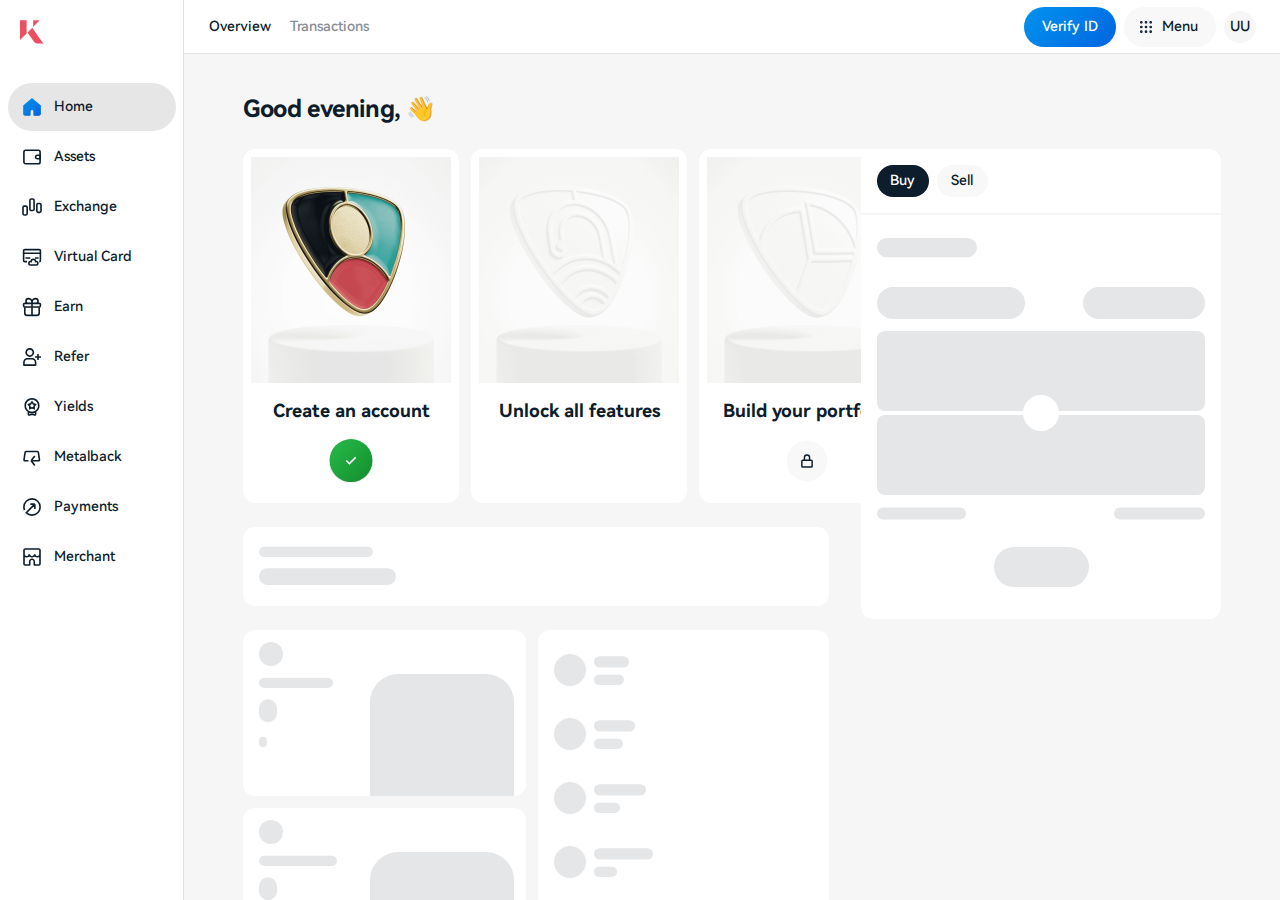
==== commit c6716992: "second modification" ====
--- a/index.html
+++ b/index.html
@@ -1,4152 +1,65 @@
 <!DOCTYPE html>
 <html lang="en">
-  <head>
-    <style type="text/css">
-      :root {
-        --toastify-color-light: #fff;
-        --toastify-color-dark: #121212;
-        --toastify-color-info: #3498db;
-        --toastify-color-success: #07bc0c;
-        --toastify-color-warning: #f1c40f;
-        --toastify-color-error: hsl(6, 78%, 57%);
-        --toastify-color-transparent: rgba(255, 255, 255, 0.7);
-        --toastify-icon-color-info: var(--toastify-color-info);
-        --toastify-icon-color-success: var(--toastify-color-success);
-        --toastify-icon-color-warning: var(--toastify-color-warning);
-        --toastify-icon-color-error: var(--toastify-color-error);
-        --toastify-container-width: fit-content;
-        --toastify-toast-width: 320px;
-        --toastify-toast-offset: 16px;
-        --toastify-toast-top: max(
-          var(--toastify-toast-offset),
-          env(safe-area-inset-top)
-        );
-        --toastify-toast-right: max(
-          var(--toastify-toast-offset),
-          env(safe-area-inset-right)
-        );
-        --toastify-toast-left: max(
-          var(--toastify-toast-offset),
-          env(safe-area-inset-left)
-        );
-        --toastify-toast-bottom: max(
-          var(--toastify-toast-offset),
-          env(safe-area-inset-bottom)
-        );
-        --toastify-toast-background: #fff;
-        --toastify-toast-padding: 14px;
-        --toastify-toast-min-height: 64px;
-        --toastify-toast-max-height: 800px;
-        --toastify-toast-bd-radius: 6px;
-        --toastify-toast-shadow: 0px 4px 12px rgba(0, 0, 0, 0.1);
-        --toastify-font-family: sans-serif;
-        --toastify-z-index: 9999;
-        --toastify-text-color-light: #757575;
-        --toastify-text-color-dark: #fff;
-        --toastify-text-color-info: #fff;
-        --toastify-text-color-success: #fff;
-        --toastify-text-color-warning: #fff;
-        --toastify-text-color-error: #fff;
-        --toastify-spinner-color: #616161;
-        --toastify-spinner-color-empty-area: #e0e0e0;
-        --toastify-color-progress-light: linear-gradient(
-          to right,
-          #4cd964,
-          #5ac8fa,
-          #007aff,
-          #34aadc,
-          #5856d6,
-          #ff2d55
-        );
-        --toastify-color-progress-dark: #bb86fc;
-        --toastify-color-progress-info: var(--toastify-color-info);
-        --toastify-color-progress-success: var(--toastify-color-success);
-        --toastify-color-progress-warning: var(--toastify-color-warning);
-        --toastify-color-progress-error: var(--toastify-color-error);
-        --toastify-color-progress-bgo: 0.2;
-      }
-      .Toastify__toast-container {
-        z-index: var(--toastify-z-index);
-        -webkit-transform: translate3d(0, 0, var(--toastify-z-index));
-        position: fixed;
-        width: var(--toastify-container-width);
-        box-sizing: border-box;
-        color: #fff;
-        display: flex;
-        flex-direction: column;
-      }
-      .Toastify__toast-container--top-left {
-        top: var(--toastify-toast-top);
-        left: var(--toastify-toast-left);
-      }
-      .Toastify__toast-container--top-center {
-        top: var(--toastify-toast-top);
-        left: 50%;
-        transform: translate(-50%);
-        align-items: center;
-      }
-      .Toastify__toast-container--top-right {
-        top: var(--toastify-toast-top);
-        right: var(--toastify-toast-right);
-        align-items: end;
-      }
-      .Toastify__toast-container--bottom-left {
-        bottom: var(--toastify-toast-bottom);
-        left: var(--toastify-toast-left);
-      }
-      .Toastify__toast-container--bottom-center {
-        bottom: var(--toastify-toast-bottom);
-        left: 50%;
-        transform: translate(-50%);
-        align-items: center;
-      }
-      .Toastify__toast-container--bottom-right {
-        bottom: var(--toastify-toast-bottom);
-        right: var(--toastify-toast-right);
-        align-items: end;
-      }
-      .Toastify__toast {
-        --y: 0;
-        position: relative;
-        touch-action: none;
-        width: var(--toastify-toast-width);
-        min-height: var(--toastify-toast-min-height);
-        box-sizing: border-box;
-        margin-bottom: 1rem;
-        padding: var(--toastify-toast-padding);
-        border-radius: var(--toastify-toast-bd-radius);
-        box-shadow: var(--toastify-toast-shadow);
-        max-height: var(--toastify-toast-max-height);
-        font-family: var(--toastify-font-family);
-        z-index: 0;
-        display: flex;
-        flex: 1 auto;
-        align-items: center;
-        word-break: break-word;
-      }
-      @media only screen and (max-width: 480px) {
-        .Toastify__toast-container {
-          width: 100vw;
-          left: env(safe-area-inset-left);
-          margin: 0;
-        }
-        .Toastify__toast-container--top-left,
-        .Toastify__toast-container--top-center,
-        .Toastify__toast-container--top-right {
-          top: env(safe-area-inset-top);
-          transform: translate(0);
-        }
-        .Toastify__toast-container--bottom-left,
-        .Toastify__toast-container--bottom-center,
-        .Toastify__toast-container--bottom-right {
-          bottom: env(safe-area-inset-bottom);
-          transform: translate(0);
-        }
-        .Toastify__toast-container--rtl {
-          right: env(safe-area-inset-right);
-          left: initial;
-        }
-        .Toastify__toast {
-          --toastify-toast-width: 100%;
-          margin-bottom: 0;
-          border-radius: 0;
-        }
-      }
-      .Toastify__toast-container[data-stacked="true"] {
-        width: var(--toastify-toast-width);
-      }
-      .Toastify__toast--stacked {
-        position: absolute;
-        width: 100%;
-        transform: translate3d(0, var(--y), 0) scale(var(--s));
-        transition: transform 0.3s;
-      }
-      .Toastify__toast--stacked[data-collapsed] .Toastify__toast-body,
-      .Toastify__toast--stacked[data-collapsed] .Toastify__close-button {
-        transition: opacity 0.1s;
-      }
-      .Toastify__toast--stacked[data-collapsed="false"] {
-        overflow: visible;
-      }
-      .Toastify__toast--stacked[data-collapsed="true"]:not(:last-child) > * {
-        opacity: 0;
-      }
-      .Toastify__toast--stacked:after {
-        content: "";
-        position: absolute;
-        left: 0;
-        right: 0;
-        height: calc(var(--g) * 1px);
-        bottom: 100%;
-      }
-      .Toastify__toast--stacked[data-pos="top"] {
-        top: 0;
-      }
-      .Toastify__toast--stacked[data-pos="bot"] {
-        bottom: 0;
-      }
-      .Toastify__toast--stacked[data-pos="bot"].Toastify__toast--stacked:before {
-        transform-origin: top;
-      }
-      .Toastify__toast--stacked[data-pos="top"].Toastify__toast--stacked:before {
-        transform-origin: bottom;
-      }
-      .Toastify__toast--stacked:before {
-        content: "";
-        position: absolute;
-        left: 0;
-        right: 0;
-        bottom: 0;
-        height: 100%;
-        transform: scaleY(3);
-        z-index: -1;
-      }
-      .Toastify__toast--rtl {
-        direction: rtl;
-      }
-      .Toastify__toast--close-on-click {
-        cursor: pointer;
-      }
-      .Toastify__toast-icon {
-        margin-inline-end: 10px;
-        width: 22px;
-        flex-shrink: 0;
-        display: flex;
-      }
-      .Toastify--animate {
-        animation-fill-mode: both;
-        animation-duration: 0.5s;
-      }
-      .Toastify--animate-icon {
-        animation-fill-mode: both;
-        animation-duration: 0.3s;
-      }
-      .Toastify__toast-theme--dark {
-        background: var(--toastify-color-dark);
-        color: var(--toastify-text-color-dark);
-      }
-      .Toastify__toast-theme--light,
-      .Toastify__toast-theme--colored.Toastify__toast--default {
-        background: var(--toastify-color-light);
-        color: var(--toastify-text-color-light);
-      }
-      .Toastify__toast-theme--colored.Toastify__toast--info {
-        color: var(--toastify-text-color-info);
-        background: var(--toastify-color-info);
-      }
-      .Toastify__toast-theme--colored.Toastify__toast--success {
-        color: var(--toastify-text-color-success);
-        background: var(--toastify-color-success);
-      }
-      .Toastify__toast-theme--colored.Toastify__toast--warning {
-        color: var(--toastify-text-color-warning);
-        background: var(--toastify-color-warning);
-      }
-      .Toastify__toast-theme--colored.Toastify__toast--error {
-        color: var(--toastify-text-color-error);
-        background: var(--toastify-color-error);
-      }
-      .Toastify__progress-bar-theme--light {
-        background: var(--toastify-color-progress-light);
-      }
-      .Toastify__progress-bar-theme--dark {
-        background: var(--toastify-color-progress-dark);
-      }
-      .Toastify__progress-bar--info {
-        background: var(--toastify-color-progress-info);
-      }
-      .Toastify__progress-bar--success {
-        background: var(--toastify-color-progress-success);
-      }
-      .Toastify__progress-bar--warning {
-        background: var(--toastify-color-progress-warning);
-      }
-      .Toastify__progress-bar--error {
-        background: var(--toastify-color-progress-error);
-      }
-      .Toastify__progress-bar-theme--colored.Toastify__progress-bar--info,
-      .Toastify__progress-bar-theme--colored.Toastify__progress-bar--success,
-      .Toastify__progress-bar-theme--colored.Toastify__progress-bar--warning,
-      .Toastify__progress-bar-theme--colored.Toastify__progress-bar--error {
-        background: var(--toastify-color-transparent);
-      }
-      .Toastify__close-button {
-        color: #fff;
-        position: absolute;
-        top: 6px;
-        right: 6px;
-        background: transparent;
-        outline: none;
-        border: none;
-        padding: 0;
-        cursor: pointer;
-        opacity: 0.7;
-        transition: 0.3s ease;
-        z-index: 1;
-      }
-      .Toastify__toast--rtl .Toastify__close-button {
-        left: 6px;
-        right: unset;
-      }
-      .Toastify__close-button--light {
-        color: #000;
-        opacity: 0.3;
-      }
-      .Toastify__close-button > svg {
-        fill: currentColor;
-        height: 16px;
-        width: 14px;
-      }
-      .Toastify__close-button:hover,
-      .Toastify__close-button:focus {
-        opacity: 1;
-      }
-      @keyframes Toastify__trackProgress {
-        0% {
-          transform: scaleX(1);
-        }
-        to {
-          transform: scaleX(0);
-        }
-      }
-      .Toastify__progress-bar {
-        position: absolute;
-        bottom: 0;
-        left: 0;
-        width: 100%;
-        height: 100%;
-        z-index: 1;
-        opacity: 0.7;
-        transform-origin: left;
-      }
-      .Toastify__progress-bar--animated {
-        animation: Toastify__trackProgress linear 1 forwards;
-      }
-      .Toastify__progress-bar--controlled {
-        transition: transform 0.2s;
-      }
-      .Toastify__progress-bar--rtl {
-        right: 0;
-        left: initial;
-        transform-origin: right;
-        border-bottom-left-radius: initial;
-      }
-      .Toastify__progress-bar--wrp {
-        position: absolute;
-        overflow: hidden;
-        bottom: 0;
-        left: 0;
-        width: 100%;
-        height: 5px;
-        border-bottom-left-radius: var(--toastify-toast-bd-radius);
-        border-bottom-right-radius: var(--toastify-toast-bd-radius);
-      }
-      .Toastify__progress-bar--wrp[data-hidden="true"] {
-        opacity: 0;
-      }
-      .Toastify__progress-bar--bg {
-        opacity: var(--toastify-color-progress-bgo);
-        width: 100%;
-        height: 100%;
-      }
-      .Toastify__spinner {
-        width: 20px;
-        height: 20px;
-        box-sizing: border-box;
-        border: 2px solid;
-        border-radius: 100%;
-        border-color: var(--toastify-spinner-color-empty-area);
-        border-right-color: var(--toastify-spinner-color);
-        animation: Toastify__spin 0.65s linear infinite;
-      }
-      @keyframes Toastify__bounceInRight {
-        0%,
-        60%,
-        75%,
-        90%,
-        to {
-          animation-timing-function: cubic-bezier(0.215, 0.61, 0.355, 1);
-        }
-        0% {
-          opacity: 0;
-          transform: translate3d(3000px, 0, 0);
-        }
-        60% {
-          opacity: 1;
-          transform: translate3d(-25px, 0, 0);
-        }
-        75% {
-          transform: translate3d(10px, 0, 0);
-        }
-        90% {
-          transform: translate3d(-5px, 0, 0);
-        }
-        to {
-          transform: none;
-        }
-      }
-      @keyframes Toastify__bounceOutRight {
-        20% {
-          opacity: 1;
-          transform: translate3d(-20px, var(--y), 0);
-        }
-        to {
-          opacity: 0;
-          transform: translate3d(2000px, var(--y), 0);
-        }
-      }
-      @keyframes Toastify__bounceInLeft {
-        0%,
-        60%,
-        75%,
-        90%,
-        to {
-          animation-timing-function: cubic-bezier(0.215, 0.61, 0.355, 1);
-        }
-        0% {
-          opacity: 0;
-          transform: translate3d(-3000px, 0, 0);
-        }
-        60% {
-          opacity: 1;
-          transform: translate3d(25px, 0, 0);
-        }
-        75% {
-          transform: translate3d(-10px, 0, 0);
-        }
-        90% {
-          transform: translate3d(5px, 0, 0);
-        }
-        to {
-          transform: none;
-        }
-      }
-      @keyframes Toastify__bounceOutLeft {
-        20% {
-          opacity: 1;
-          transform: translate3d(20px, var(--y), 0);
-        }
-        to {
-          opacity: 0;
-          transform: translate3d(-2000px, var(--y), 0);
-        }
-      }
-      @keyframes Toastify__bounceInUp {
-        0%,
-        60%,
-        75%,
-        90%,
-        to {
-          animation-timing-function: cubic-bezier(0.215, 0.61, 0.355, 1);
-        }
-        0% {
-          opacity: 0;
-          transform: translate3d(0, 3000px, 0);
-        }
-        60% {
-          opacity: 1;
-          transform: translate3d(0, -20px, 0);
-        }
-        75% {
-          transform: translate3d(0, 10px, 0);
-        }
-        90% {
-          transform: translate3d(0, -5px, 0);
-        }
-        to {
-          transform: translateZ(0);
-        }
-      }
-      @keyframes Toastify__bounceOutUp {
-        20% {
-          transform: translate3d(0, calc(var(--y) - 10px), 0);
-        }
-        40%,
-        45% {
-          opacity: 1;
-          transform: translate3d(0, calc(var(--y) + 20px), 0);
-        }
-        to {
-          opacity: 0;
-          transform: translate3d(0, -2000px, 0);
-        }
-      }
-      @keyframes Toastify__bounceInDown {
-        0%,
-        60%,
-        75%,
-        90%,
-        to {
-          animation-timing-function: cubic-bezier(0.215, 0.61, 0.355, 1);
-        }
-        0% {
-          opacity: 0;
-          transform: translate3d(0, -3000px, 0);
-        }
-        60% {
-          opacity: 1;
-          transform: translate3d(0, 25px, 0);
-        }
-        75% {
-          transform: translate3d(0, -10px, 0);
-        }
-        90% {
-          transform: translate3d(0, 5px, 0);
-        }
-        to {
-          transform: none;
-        }
-      }
-      @keyframes Toastify__bounceOutDown {
-        20% {
-          transform: translate3d(0, calc(var(--y) - 10px), 0);
-        }
-        40%,
-        45% {
-          opacity: 1;
-          transform: translate3d(0, calc(var(--y) + 20px), 0);
-        }
-        to {
-          opacity: 0;
-          transform: translate3d(0, 2000px, 0);
-        }
-      }
-      .Toastify__bounce-enter--top-left,
-      .Toastify__bounce-enter--bottom-left {
-        animation-name: Toastify__bounceInLeft;
-      }
-      .Toastify__bounce-enter--top-right,
-      .Toastify__bounce-enter--bottom-right {
-        animation-name: Toastify__bounceInRight;
-      }
-      .Toastify__bounce-enter--top-center {
-        animation-name: Toastify__bounceInDown;
-      }
-      .Toastify__bounce-enter--bottom-center {
-        animation-name: Toastify__bounceInUp;
-      }
-      .Toastify__bounce-exit--top-left,
-      .Toastify__bounce-exit--bottom-left {
-        animation-name: Toastify__bounceOutLeft;
-      }
-      .Toastify__bounce-exit--top-right,
-      .Toastify__bounce-exit--bottom-right {
-        animation-name: Toastify__bounceOutRight;
-      }
-      .Toastify__bounce-exit--top-center {
-        animation-name: Toastify__bounceOutUp;
-      }
-      .Toastify__bounce-exit--bottom-center {
-        animation-name: Toastify__bounceOutDown;
-      }
-      @keyframes Toastify__zoomIn {
-        0% {
-          opacity: 0;
-          transform: scale3d(0.3, 0.3, 0.3);
-        }
-        50% {
-          opacity: 1;
-        }
-      }
-      @keyframes Toastify__zoomOut {
-        0% {
-          opacity: 1;
-        }
-        50% {
-          opacity: 0;
-          transform: translate3d(0, var(--y), 0) scale3d(0.3, 0.3, 0.3);
-        }
-        to {
-          opacity: 0;
-        }
-      }
-      .Toastify__zoom-enter {
-        animation-name: Toastify__zoomIn;
-      }
-      .Toastify__zoom-exit {
-        animation-name: Toastify__zoomOut;
-      }
-      @keyframes Toastify__flipIn {
-        0% {
-          transform: perspective(400px) rotateX(90deg);
-          animation-timing-function: ease-in;
-          opacity: 0;
-        }
-        40% {
-          transform: perspective(400px) rotateX(-20deg);
-          animation-timing-function: ease-in;
-        }
-        60% {
-          transform: perspective(400px) rotateX(10deg);
-          opacity: 1;
-        }
-        80% {
-          transform: perspective(400px) rotateX(-5deg);
-        }
-        to {
-          transform: perspective(400px);
-        }
-      }
-      @keyframes Toastify__flipOut {
-        0% {
-          transform: translate3d(0, var(--y), 0) perspective(400px);
-        }
-        30% {
-          transform: translate3d(0, var(--y), 0) perspective(400px)
-            rotateX(-20deg);
-          opacity: 1;
-        }
-        to {
-          transform: translate3d(0, var(--y), 0) perspective(400px)
-            rotateX(90deg);
-          opacity: 0;
-        }
-      }
-      .Toastify__flip-enter {
-        animation-name: Toastify__flipIn;
-      }
-      .Toastify__flip-exit {
-        animation-name: Toastify__flipOut;
-      }
-      @keyframes Toastify__slideInRight {
-        0% {
-          transform: translate3d(110%, 0, 0);
-          visibility: visible;
-        }
-        to {
-          transform: translate3d(0, var(--y), 0);
-        }
-      }
-      @keyframes Toastify__slideInLeft {
-        0% {
-          transform: translate3d(-110%, 0, 0);
-          visibility: visible;
-        }
-        to {
-          transform: translate3d(0, var(--y), 0);
-        }
-      }
-      @keyframes Toastify__slideInUp {
-        0% {
-          transform: translate3d(0, 110%, 0);
-          visibility: visible;
-        }
-        to {
-          transform: translate3d(0, var(--y), 0);
-        }
-      }
-      @keyframes Toastify__slideInDown {
-        0% {
-          transform: translate3d(0, -110%, 0);
-          visibility: visible;
-        }
-        to {
-          transform: translate3d(0, var(--y), 0);
-        }
-      }
-      @keyframes Toastify__slideOutRight {
-        0% {
-          transform: translate3d(0, var(--y), 0);
-        }
-        to {
-          visibility: hidden;
-          transform: translate3d(110%, var(--y), 0);
-        }
-      }
-      @keyframes Toastify__slideOutLeft {
-        0% {
-          transform: translate3d(0, var(--y), 0);
-        }
-        to {
-          visibility: hidden;
-          transform: translate3d(-110%, var(--y), 0);
-        }
-      }
-      @keyframes Toastify__slideOutDown {
-        0% {
-          transform: translate3d(0, var(--y), 0);
-        }
-        to {
-          visibility: hidden;
-          transform: translate3d(0, 500px, 0);
-        }
-      }
-      @keyframes Toastify__slideOutUp {
-        0% {
-          transform: translate3d(0, var(--y), 0);
-        }
-        to {
-          visibility: hidden;
-          transform: translate3d(0, -500px, 0);
-        }
-      }
-      .Toastify__slide-enter--top-left,
-      .Toastify__slide-enter--bottom-left {
-        animation-name: Toastify__slideInLeft;
-      }
-      .Toastify__slide-enter--top-right,
-      .Toastify__slide-enter--bottom-right {
-        animation-name: Toastify__slideInRight;
-      }
-      .Toastify__slide-enter--top-center {
-        animation-name: Toastify__slideInDown;
-      }
-      .Toastify__slide-enter--bottom-center {
-        animation-name: Toastify__slideInUp;
-      }
-      .Toastify__slide-exit--top-left,
-      .Toastify__slide-exit--bottom-left {
-        animation-name: Toastify__slideOutLeft;
-        animation-timing-function: ease-in;
-        animation-duration: 0.3s;
-      }
-      .Toastify__slide-exit--top-right,
-      .Toastify__slide-exit--bottom-right {
-        animation-name: Toastify__slideOutRight;
-        animation-timing-function: ease-in;
-        animation-duration: 0.3s;
-      }
-      .Toastify__slide-exit--top-center {
-        animation-name: Toastify__slideOutUp;
-        animation-timing-function: ease-in;
-        animation-duration: 0.3s;
-      }
-      .Toastify__slide-exit--bottom-center {
-        animation-name: Toastify__slideOutDown;
-        animation-timing-function: ease-in;
-        animation-duration: 0.3s;
-      }
-      @keyframes Toastify__spin {
-        0% {
-          transform: rotate(0);
-        }
-        to {
-          transform: rotate(360deg);
-        }
-      }
-    </style>
-    <!-- Options -->
-    <meta charset="UTF-8" />
-    <meta
-      name="viewport"
-      content="width=device-width, height=device-height, initial-scale=1, maximum-scale=1, user-scalable=no"
-    />
-    <meta name="robots" content="noindex" />
-    <meta name="msapplication-TileColor" content="#ffc40d" />
-    <meta name="apple-itunes-app" content="app-id=1490483608" />
 
-    <!-- PWA Options -->
-    <title>Kinesis Money</title>
-    <meta
-      name="description"
-      content="Kinesis introduces a revolutionary monetary system backed by fully allocated physical gold and silver so everyone can experience the benefits of precious metals investment."
-    />
-    <link
-      rel="apple-touch-icon"
-      sizes="180x180"
-      href="/assets/assets-kms.kinesis.money/legacy/png/apple-touch-icon.png"
-    />
-    <link
-      rel="icon"
-      type="image/png"
-      sizes="32x32"
-      href="/assets/assets-kms.kinesis.money/legacy/png/favicon-32x32-coral.png"
-    />
-    <link
-      rel="icon"
-      type="image/png"
-      sizes="16x16"
-      href="/assets/assets-kms.kinesis.money/legacy/png/favicon-16x16-coral.png"
-    />
-    <link
-      rel="mask-icon"
-      href="/assets/assets-kms.kinesis.money/legacy/safari-pinned-tab.svg"
-      color="#5bbad5"
-    />
-    <meta name="theme-color" content="#EA5160" />
-    <link rel="stylesheet" href="/assets/extracted_styles.css" />
-    <!-- CSS -->
-    <link
-      rel="stylesheet"
-      href="/assets/pro.fontawesome.com/releases/v5.8.1/css/all.css"
-      as="style"
-      crossorigin="anonymous"
-      integrity="sha384-Bx4pytHkyTDy3aJKjGkGoHPt3tvv6zlwwjc3iqN7ktaiEMLDPqLSZYts2OjKcBx1"
-      onload="this.onload=null;this.rel='stylesheet'"
-    />
-    <noscript>
-      <link
-        rel="stylesheet"
-        href="/assets/pro.fontawesome.com/releases/v5.8.1/css/all.css"
-        crossorigin="anonymous"
-        integrity="sha384-Bx4pytHkyTDy3aJKjGkGoHPt3tvv6zlwwjc3iqN7ktaiEMLDPqLSZYts2OjKcBx1"
-      />
-    </noscript>
-    <link
-      rel="stylesheet"
-      type="text/css"
-      href="/assets/assets-kms.kinesis.money/fonts/HarmonyOS/stylesheet.css"
-    />
-    <link
-      rel="preload"
-      as="image"
-      href="/assets/assets-kms.kinesis.money/Home/Balance/GoldBar-m.png"
-    />
-    <link
-      rel="preload"
-      as="image"
-      href="/assets/assets-kms.kinesis.money/Home/Balance/GoldBar-d.png"
-    />
-    <link
-      rel="preload"
-      as="image"
-      href="/assets/assets-kms.kinesis.money/Home/Balance/SilverBar-m.png"
-    />
-    <link
-      rel="preload"
-      as="image"
-      href="/assets/assets-kms.kinesis.money/Home/Balance/SilverBar-d.png"
-    />
-    <link
-      rel="preload"
-      as="image"
-      href="/assets/assets-kms.kinesis.money/Home/Stepper/Step1-Done.png"
-    />
-    <link
-      rel="preload"
-      as="image"
-      href="/assets/assets-kms.kinesis.money/Home/Stepper/Step2-Done.png"
-    />
-    <link
-      rel="preload"
-      as="image"
-      href="/assets/assets-kms.kinesis.money/Home/Stepper/Step2-ToDo.png"
-    />
-    <link
-      rel="preload"
-      as="image"
-      href="/assets/assets-kms.kinesis.money/Home/Stepper/Step3-ToDo.png"
-    />
-    <link
-      rel="preload"
-      as="image"
-      href="/assets/assets-kms.kinesis.money/Home/Stepper/Done.svg"
-    />
-    <link
-      rel="preload"
-      as="image"
-      href="/assets/assets-kms.kinesis.money/Home/Stepper/Locked.svg"
-    />
+<head>
+  <!-- Options -->
+  <meta charset="UTF-8" />
+  <meta name="viewport"
+    content="width=device-width, height=device-height, initial-scale=1, maximum-scale=1, user-scalable=no" />
+  <meta name="robots" content="noindex" />
+  <meta name="msapplication-TileColor" content="#ffc40d" />
+  <meta name="apple-itunes-app" content="app-id=1490483608" />
 
-    <!--     <script
-      type="module"
-      crossorigin=""
-      src="/assets/index-B1IYvx0M.js"
-    ></script> -->
-    <link rel="stylesheet" crossorigin="" href="/assets/index-D04vYMJd.css" />
-    <link rel="manifest" href="/manifest.webmanifest" />
-    <!-- <script id="vite-plugin-pwa:register-sw" src="/registerSW.js"></script> -->
-    <!--     <link
-      rel="modulepreload"
-      as="script"
-      crossorigin=""
-      href="/assets/authenticatedLayoutContainer-D7vnPwpX.js"
-    /> -->
-    <!-- <link
-      rel="modulepreload"
-      as="script"
-      crossorigin=""
-      href="/assets/socket-client-ClPHFSdE.js"
-    /> -->
-    <!-- <link
-      rel="modulepreload"
-      as="script"
-      crossorigin=""
-      href="/assets/feature-flag-CBj2T29d.js"
-    />
-    <link
-      rel="modulepreload"
-      as="script"
-      crossorigin=""
-      href="/assets/useGaTitle-Cd3oRIF0.js"
-    />
-    <link
-      rel="modulepreload"
-      as="script"
-      crossorigin=""
-      href="/assets/useRoute-R5W9bIdF.js"
-    />
-    <link
-      rel="modulepreload"
-      as="script"
-      crossorigin=""
-      href="/assets/capitalize-Crm3kySE.js"
-    />
-    <link
-      rel="modulepreload"
-      as="script"
-      crossorigin=""
-      href="/assets/toString-BcLWPS8a.js"
-    />
-    <link
-      rel="modulepreload"
-      as="script"
-      crossorigin=""
-      href="/assets/isObjectLike-BR2ybR99.js"
-    />
-    <link
-      rel="modulepreload"
-      as="script"
-      crossorigin=""
-      href="/assets/isArray-Dxzbedgu.js"
-    />
-    <link
-      rel="modulepreload"
-      as="script"
-      crossorigin=""
-      href="/assets/isSymbol-CPa7d4e7.js"
-    />
-    <link
-      rel="modulepreload"
-      as="script"
-      crossorigin=""
-      href="/assets/upperFirst-DZHx3_7l.js"
-    />
-    <link
-      rel="modulepreload"
-      as="script"
-      crossorigin=""
-      href="/assets/_baseSlice-F8doVSIJ.js"
-    />
-    <link
-      rel="modulepreload"
-      as="script"
-      crossorigin=""
-      href="/assets/index-BBKt8-YL.js"
-    />
-    <link
-      rel="modulepreload"
-      as="script"
-      crossorigin=""
-      href="/assets/index-Do1i7yHT.js"
-    />
-    <link
-      rel="modulepreload"
-      as="script"
-      crossorigin=""
-      href="/assets/BubbleTab-BNonz68w.js"
-    />
-    <link
-      rel="modulepreload"
-      as="script"
-      crossorigin=""
-      href="/assets/Tabs-nCopnh2s.js"
-    />
-    <link
-      rel="modulepreload"
-      as="script"
-      crossorigin=""
-      href="/assets/useSlot-DZH0Y2jJ.js"
-    />
-    <link
-      rel="modulepreload"
-      as="script"
-      crossorigin=""
-      href="/assets/Names-CaXmBvXg.js"
-    />
-    <link
-      rel="modulepreload"
-      as="script"
-      crossorigin=""
-      href="/assets/index-DWKsSpgP.js"
-    />
-    <link
-      rel="modulepreload"
-      as="script"
-      crossorigin=""
-      href="/assets/Menu-CbwN-UdZ.js"
-    />
-    <link
-      rel="modulepreload"
-      as="script"
-      crossorigin=""
-      href="/assets/MenuItem-wDwmnSJr.js"
-    />
-    <link
-      rel="modulepreload"
-      as="script"
-      crossorigin=""
-      href="/assets/dividerClasses-CKrR6pKE.js"
-    />
-    <link
-      rel="modulepreload"
-      as="script"
-      crossorigin=""
-      href="/assets/useRequireStatus-C5948B1u.js"
-    />
-    <link
-      rel="modulepreload"
-      as="script"
-      crossorigin=""
-      href="/assets/order-direction-B5kfqJoW.js"
-    />
-    <link
-      rel="modulepreload"
-      as="script"
-      crossorigin=""
-      href="/assets/legacy-enums-BdcxKfbC.js"
-    />
-    <link
-      rel="modulepreload"
-      as="script"
-      crossorigin=""
-      href="/assets/index-C7glG_Ry.js"
-    />
-    <link
-      rel="modulepreload"
-      as="script"
-      crossorigin=""
-      href="/assets/Tooltip-QCFsSCkk.js"
-    />
-    <link
-      rel="modulepreload"
-      as="script"
-      crossorigin=""
-      href="/assets/useFormControl-B5X7CYHM.js"
-    />
-    <link
-      rel="modulepreload"
-      as="script"
-      crossorigin=""
-      href="/assets/createPopper-DLtJTqii.js"
-    />
-    <link
-      rel="modulepreload"
-      as="script"
-      crossorigin=""
-      href="/assets/Switch-mECX2JQG.js"
-    />
-    <link
-      rel="modulepreload"
-      as="script"
-      crossorigin=""
-      href="/assets/index-Sia8Y9vT.js"
-    />
-    <link
-      rel="modulepreload"
-      as="script"
-      crossorigin=""
-      href="/assets/IconButton-ClDlR7xP.js"
-    />
-    <link
-      rel="modulepreload"
-      as="script"
-      crossorigin=""
-      href="/assets/index-D-VgVBE8.js"
-    />
-    <link
-      rel="modulepreload"
-      as="script"
-      crossorigin=""
-      href="/assets/index-Chya3hTY.js"
-    />
-    <link
-      rel="modulepreload"
-      as="script"
-      crossorigin=""
-      href="/assets/index-iGSc46GB.js"
-    /> -->
-    <link rel="stylesheet" crossorigin="" href="/assets/index-CcM7Y7xD.css" />
-    <!-- <link
-      rel="modulepreload"
-      as="script"
-      crossorigin=""
-      href="/assets/currencyFormatter-DqHkUfNj.js"
-    />
-    <link
-      rel="modulepreload"
-      as="script"
-      crossorigin=""
-      href="/assets/index-DamApG0r.js"
-    />
-    <link
-      rel="modulepreload"
-      as="script"
-      crossorigin=""
-      href="/assets/index-BdZiPhrX.js"
-    />
-    <link
-      rel="modulepreload"
-      as="script"
-      crossorigin=""
-      href="/assets/getCurrencySymbol-U33HH9zA.js"
-    />
-    <link
-      rel="modulepreload"
-      as="script"
-      crossorigin=""
-      href="/assets/fiat-currencies-4YJiRIqJ.js"
-    />
-    <link
-      rel="modulepreload"
-      as="script"
-      crossorigin=""
-      href="/assets/index-CVGWP4XK.js"
-    />
-    <link
-      rel="modulepreload"
-      as="script"
-      crossorigin=""
-      href="/assets/index-DMBgV4GW.js"
-    />
-    <link
-      rel="modulepreload"
-      as="script"
-      crossorigin=""
-      href="/assets/index-CW25_mQq.js"
-    />
-    <link
-      rel="modulepreload"
-      as="script"
-      crossorigin=""
-      href="/assets/usePrivacyMode-sFMhOLJ_.js"
-    />
-    <link
-      rel="modulepreload"
-      as="script"
-      crossorigin=""
-      href="/assets/short-names-CEnQyANM.js"
-    />
-    <link
-      rel="modulepreload"
-      as="script"
-      crossorigin=""
-      href="/assets/legacy-fonts-BbYsH4nw.js"
-    />
-    <link
-      rel="modulepreload"
-      as="script"
-      crossorigin=""
-      href="/assets/muiSxMerge-By-TMpOR.js"
-    />
-    <link
-      rel="modulepreload"
-      as="script"
-      crossorigin=""
-      href="/assets/Collapse-UbjukSi0.js"
-    />
-    <link
-      rel="modulepreload"
-      as="script"
-      crossorigin=""
-      href="/assets/index-PlqyMyPw.js"
-    />
-    <link
-      rel="modulepreload"
-      as="script"
-      crossorigin=""
-      href="/assets/pill-oEl8g0mz.js"
-    />
-    <link
-      rel="modulepreload"
-      as="script"
-      crossorigin=""
-      href="/assets/useCorporateAccounts-DAIK1YLZ.js"
-    />
-    <link
-      rel="modulepreload"
-      as="script"
-      crossorigin=""
-      href="/assets/index-C4mvAiZ8.js"
-    />
-    <link
-      rel="modulepreload"
-      as="script"
-      crossorigin=""
-      href="/assets/useIndividualAccount-B9oo-q0C.js"
-    />
-    <link
-      rel="modulepreload"
-      as="script"
-      crossorigin=""
-      href="/assets/Divider-DtXA8bzM.js"
-    />
-    <link
-      rel="modulepreload"
-      as="script"
-      crossorigin=""
-      href="/assets/helpers-BxXgrS-G.js"
-    />
-    <link
-      rel="modulepreload"
-      as="script"
-      crossorigin=""
-      href="/assets/helpers-D0lXFcyB.js"
-    />
-    <link
-      rel="modulepreload"
-      as="script"
-      crossorigin=""
-      href="/assets/index-6vxM0M4a.js"
-    />
-    <link
-      rel="modulepreload"
-      as="script"
-      crossorigin=""
-      href="/assets/index-dgZWCLOJ.js"
-    />
-    <link
-      rel="modulepreload"
-      as="script"
-      crossorigin=""
-      href="/assets/index-B2skL3Es.js"
-    />
-    <link
-      rel="modulepreload"
-      as="script"
-      crossorigin=""
-      href="/assets/index-J1GP0RDZ.js"
-    />
-    <link
-      rel="modulepreload"
-      as="script"
-      crossorigin=""
-      href="/assets/Layout-DsrGj888.js"
-    />
-    <link
-      rel="modulepreload"
-      as="script"
-      crossorigin=""
-      href="/assets/pricing.listener-Btg4xjPT.js"
-    />
-    <link
-      rel="modulepreload"
-      as="script"
-      crossorigin=""
-      href="/assets/index-DYNLSiy8.js"
-    />
-    <link
-      rel="modulepreload"
-      as="script"
-      crossorigin=""
-      href="/assets/index-D9Ksp2Tu.js"
-    />
-    <link
-      rel="modulepreload"
-      as="script"
-      crossorigin=""
-      href="/assets/PageContainer-Z59eRADz.js"
-    />
-    <link
-      rel="modulepreload"
-      as="script"
-      crossorigin=""
-      href="/assets/index-D4hGd7fZ.js"
-    />
-    <link
-      rel="modulepreload"
-      as="script"
-      crossorigin=""
-      href="/assets/isObject-C3e4t58V.js"
-    /> -->
-    <link rel="stylesheet" crossorigin="" href="/assets/index-CxjVi7H7.css" />
-    <!-- <link
-      rel="modulepreload"
-      as="script"
-      crossorigin=""
-      href="/assets/index-Bo_9n-PG.js"
-    />
-    <link
-      rel="modulepreload"
-      as="script"
-      crossorigin=""
-      href="/assets/index-DeSxTRGL.js"
-    />
-    <link
-      rel="modulepreload"
-      as="script"
-      crossorigin=""
-      href="/assets/Skeleton-D3zW9zfH.js"
-    />
-    <link
-      rel="modulepreload"
-      as="script"
-      crossorigin=""
-      href="/assets/index-muQS-9Gf.js"
-    />
-    <link
-      rel="modulepreload"
-      as="script"
-      crossorigin=""
-      href="/assets/DialogContent-A833hUPt.js"
-    />
-    <link
-      rel="modulepreload"
-      as="script"
-      crossorigin=""
-      href="/assets/Basic-C8TpTkuW.js"
-    />
-    <link
-      rel="modulepreload"
-      as="script"
-      crossorigin=""
-      href="/assets/shared-CWEmH2rA.js"
-    />
-    <link
-      rel="modulepreload"
-      as="script"
-      crossorigin=""
-      href="/assets/index-WtEfj628.js"
-    />
-    <link
-      rel="modulepreload"
-      as="script"
-      crossorigin=""
-      href="/assets/CurrencyIcon-BSh20PSx.js"
-    />
-    <link
-      rel="modulepreload"
-      as="script"
-      crossorigin=""
-      href="/assets/Action-Chaeft7b.js"
-    />
-    <link
-      rel="modulepreload"
-      as="script"
-      crossorigin=""
-      href="/assets/DialogActions-CR6pyUZM.js"
-    />
-    <link
-      rel="modulepreload"
-      as="script"
-      crossorigin=""
-      href="/assets/scrollbar-CNLKTL0L.js"
-    />
-    
-    <link
-      rel="modulepreload"
-      as="script"
-      crossorigin=""
-      href="/assets/index-DcvGW77o.js"
-    />
-    <link
-      rel="modulepreload"
-      as="script"
-      crossorigin=""
-      href="/assets/index-DENdcTLt.js"
-    />
-    <link
-      rel="modulepreload"
-      as="script"
-      crossorigin=""
-      href="/assets/PaybisButton-CLNx20jt.js"
-    />
-    <link
-      rel="modulepreload"
-      as="script"
-      crossorigin=""
-      href="/assets/order-source-yjVi4RrL.js"
-    />
-    <link
-      rel="modulepreload"
-      as="script"
-      crossorigin=""
-      href="/assets/react-number-format.es-D6j4F3wj.js"
-    />
-    <link
-      rel="modulepreload"
-      as="script"
-      crossorigin=""
-      href="/assets/TextField-DL0nOe5P.js"
-    />
-    <link
-      rel="modulepreload"
-      as="script"
-      crossorigin=""
-      href="/assets/index.esm-B2HhHynd.js"
-    />
-    <link
-      rel="modulepreload"
-      as="script"
-      crossorigin=""
-      href="/assets/order-type-BEH08Hfo.js"
-    />
-    <link
-      rel="modulepreload"
-      as="script"
-      crossorigin=""
-      href="/assets/executed-orders.listener-GkgxCqGH.js"
-    />
-    <link
-      rel="modulepreload"
-      as="script"
-      crossorigin=""
-      href="/assets/depth.listener-Bb9oU3qt.js"
-    />
-    <link
-      rel="modulepreload"
-      as="script"
-      crossorigin=""
-      href="/assets/index-DQUs1ZHf.js"
-    />
-    <link
-      rel="modulepreload"
-      as="script"
-      crossorigin=""
-      href="/assets/SegmentedTab-Bx0ApLVn.js"
-    />
-    <link
-      rel="modulepreload"
-      as="script"
-      crossorigin=""
-      href="/assets/OnBoardingPopUp-CbaltDgU.js"
-    />
-    <link
-      rel="modulepreload"
-      as="script"
-      crossorigin=""
-      href="/assets/DropdownChipBase-Tvm1Fi1i.js"
-    />
-    <link
-      rel="modulepreload"
-      as="script"
-      crossorigin=""
-      href="/assets/Chip-BmP1UBlr.js"
-    />
-    <link
-      rel="modulepreload"
-      as="script"
-      crossorigin=""
-      href="/assets/Input-U7WLNE8T.js"
-    />
-    <link
-      rel="modulepreload"
-      as="script"
-      crossorigin=""
-      href="/assets/PasswordInput-BRrGqd8k.js"
-    />
-    <link
-      rel="modulepreload"
-      as="script"
-      crossorigin=""
-      href="/assets/shared-kyc.form-DU9uJhtw.js"
-    />
-    <link
-      rel="modulepreload"
-      as="script"
-      crossorigin=""
-      href="/assets/Alert-D9otgbzb.js"
-    />
-    <link
-      rel="modulepreload"
-      as="script"
-      crossorigin=""
-      href="/assets/chart-VlffLmI0.js"
-    />
-    <link
-      rel="modulepreload"
-      as="script"
-      crossorigin=""
-      href="/assets/index.es-B63JM6fg.js"
-    />
-    <link
-      rel="modulepreload"
-      as="script"
-      crossorigin=""
-      href="/assets/useOverflowFade-BK4lhouq.js"
-    />
-    <link
-      rel="modulepreload"
-      as="script"
-      crossorigin=""
-      href="/assets/accounts-CTdEXpRp.js"
-    />
-    <link
-      rel="modulepreload"
-      as="script"
-      crossorigin=""
-      href="/assets/Checkbox-azwF4S2Y.js"
-    />
-    <link
-      rel="modulepreload"
-      as="script"
-      crossorigin=""
-      href="/assets/visitHistory-VyF4gOMN.js"
-    />
-    <link
-      rel="modulepreload"
-      as="script"
-      crossorigin=""
-      href="/assets/LargeBanner-uGVpyo-O.js"
-    />
-    <link
-      rel="modulepreload"
-      as="script"
-      crossorigin=""
-      href="/assets/long-names-G_UIJH0E.js"
-    />
-    <link
-      rel="modulepreload"
-      as="script"
-      crossorigin=""
-      href="/assets/Link-BO_AVVLF.js"
-    />
-    <link
-      rel="modulepreload"
-      as="script"
-      crossorigin=""
-      href="/assets/RecentTransactions-C169_tzK.js"
-    />
-    <link
-      rel="modulepreload"
-      as="script"
-      crossorigin=""
-      href="/assets/FilterProvider-Do3DlFTi.js"
-    />
-    <link
-      rel="modulepreload"
-      as="script"
-      crossorigin=""
-      href="/assets/CancelTransaction-Co47wp7J.js"
-    />
-    <link
-      rel="modulepreload"
-      as="script"
-      crossorigin=""
-      href="/assets/Error-l5Kb-HA5.js"
-    />
-    <link
-      rel="modulepreload"
-      as="script"
-      crossorigin=""
-      href="/assets/WithLoaderHOC-BhoisqRA.js"
-    />
-    <link
-      rel="modulepreload"
-      as="script"
-      crossorigin=""
-      href="/assets/Chip-h9Fj1cSa.js"
-    />
-    <link
-      rel="modulepreload"
-      as="script"
-      crossorigin=""
-      href="/assets/index-Ba66B7JA.js"
-    />
-    <link
-      rel="modulepreload"
-      as="script"
-      crossorigin=""
-      href="/assets/Slider-JTzqU4Fm.js"
-    />
-    <link
-      rel="modulepreload"
-      as="script"
-      crossorigin=""
-      href="/assets/index-DTOD75sv.js"
-    />
-    <link
-      rel="modulepreload"
-      as="script"
-      crossorigin=""
-      href="/assets/RightCTABanner-oV-nkSCk.js"
-    />
-    <link
-      rel="modulepreload"
-      as="script"
-      crossorigin=""
-      href="/assets/thumbnails-BgH72lVq.js"
-    />
-    <link
-      rel="modulepreload"
-      as="script"
-      crossorigin=""
-      href="/assets/EnterMobileNumber-YMSOc5-K.js"
-    />
-    <link
-      rel="modulepreload"
-      as="script"
-      crossorigin=""
-      href="/assets/MfaSmsCodeVerificationPage-BJHnSUWd.js"
-    />
-    <link
-      rel="modulepreload"
-      as="script"
-      crossorigin=""
-      href="/assets/index.esm-h9f6KZvT.js"
-    />
-    <link
-      rel="modulepreload"
-      as="script"
-      crossorigin=""
-      href="/assets/InputStatus-DpYcmRe_.js"
-    />
-    <link
-      rel="modulepreload"
-      as="script"
-      crossorigin=""
-      href="/assets/SmsNotification-jXRCWLtp.js"
-    />
-    <link
-      rel="modulepreload"
-      as="script"
-      crossorigin=""
-      href="/assets/PhoneNumberInput-CtBmxYCy.js"
-    />
-    <link
-      rel="modulepreload"
-      as="script"
-      crossorigin=""
-      href="/assets/Dropdown-B-BoUpC5.js"
-    />
-    <link
-      rel="modulepreload"
-      as="script"
-      crossorigin=""
-      href="/assets/mobile-validation-type-Ca0Y5gJN.js"
-    /> -->
-    <link
-      rel="stylesheet"
-      crossorigin=""
-      href="/assets/scrollbar-OSsuDtBi.css"
-    />
-    <style type="text/css">
-        .indiana-scroll-container {
-          overflow: auto;
-        }
-        .indiana-scroll-container--dragging {
-          scroll-behavior: auto !important;
-        }
-        .indiana-scroll-container--dragging > * {
-          pointer-events: none;
-          cursor: -webkit-grab;
-          cursor: grab;
-        }
-        .indiana-scroll-container--hide-scrollbars {
-          overflow: hidden;
-          overflow: -moz-scrollbars-none;
-          -ms-overflow-style: none;
-          scrollbar-width: none;
-        }
-        .indiana-scroll-container--hide-scrollbars::-webkit-scrollbar {
-          display: none !important;
-          height: 0 !important;
-          width: 0 !important;
-          background: transparent !important;
-          -webkit-appearance: none !important;
-        }
-        .indiana-scroll-container--native-scroll {
-          overflow: auto;
-        }
+  <!-- PWA Options -->
+  <title>Kinesis Money</title>
+  <meta name="description"
+    content="Kinesis introduces a revolutionary monetary system backed by fully allocated physical gold and silver so everyone can experience the benefits of precious metals investment." />
+  <link rel="apple-touch-icon" sizes="180x180"
+    href="/assets/assets-kms.kinesis.money/legacy/png/apple-touch-icon.png" />
+  <link rel="icon" type="image/png" sizes="32x32"
+    href="/assets/assets-kms.kinesis.money/legacy/png/favicon-32x32-coral.png" />
+  <link rel="icon" type="image/png" sizes="16x16"
+    href="/assets/assets-kms.kinesis.money/legacy/png/favicon-16x16-coral.png" />
+  <link rel="mask-icon" href="/assets/assets-kms.kinesis.money/legacy/safari-pinned-tab.svg" color="#5bbad5" />
+  <meta name="theme-color" content="#EA5160" />
 
-        .indiana-dragging {
-          cursor: -webkit-grab;
-          cursor: grab;
-        }
-      </>
-      <style data-emotion="css" data-s="">
-    </style>
-    <link
-      rel="modulepreload"
-      as="script"
-      crossorigin=""
-      href="/assets/Modals-BVw25VRj.js"
-    />
-    <link
-      rel="modulepreload"
-      as="script"
-      crossorigin=""
-      href="/assets/index-B1IYvx0M.js"
-    />
-    <link
-      rel="modulepreload"
-      as="script"
-      crossorigin=""
-      href="/assets/SocialIconsComponent-Df_rkOm7.js"
-    />
-    <link
-      rel="modulepreload"
-      as="script"
-      crossorigin=""
-      href="/assets/WideTab-DPA0T2DX.js"
-    />
-    <link
-      rel="modulepreload"
-      as="script"
-      crossorigin=""
-      href="/assets/SmsMfaForm-tzQNy6xh.js"
-    />
-    <link
-      rel="modulepreload"
-      as="script"
-      crossorigin=""
-      href="/assets/MaskedInput-CGosAaON.js"
-    />
-    <link
-      rel="modulepreload"
-      as="script"
-      crossorigin=""
-      href="/assets/NetworkDropdown-k4y5Zlke.js"
-    />
-    <link
-      rel="modulepreload"
-      as="script"
-      crossorigin=""
-      href="/assets/useValidationProfile-GhVRzjhp.js"
-    />
-    <link
-      rel="modulepreload"
-      as="script"
-      crossorigin=""
-      href="/assets/_getTag-BBZl3NB0.js"
-    />
-    <link
-      rel="modulepreload"
-      as="script"
-      crossorigin=""
-      href="/assets/_Map-Dn69b_0d.js"
-    />
-    <link
-      rel="modulepreload"
-      as="script"
-      crossorigin=""
-      href="/assets/index-D8Aj9pZI.js"
-    />
-    <link
-      rel="modulepreload"
-      as="script"
-      crossorigin=""
-      href="/assets/CopyButton-B2DA-KPK.js"
-    />
-    <link
-      rel="modulepreload"
-      as="script"
-      crossorigin=""
-      href="/assets/addressValid-Buha1cAs.js"
-    />
-    <link
-      rel="modulepreload"
-      as="script"
-      crossorigin=""
-      href="/assets/stellar-sdk.min-BPOzoUh5.js"
-    />
-    <link
-      rel="modulepreload"
-      as="script"
-      crossorigin=""
-      href="/assets/index-DFdZF_Yd.js"
-    />
-    <link
-      rel="modulepreload"
-      as="script"
-      crossorigin=""
-      href="/assets/index-CRD6nWau.js"
-    />
-    <link
-      rel="modulepreload"
-      as="script"
-      crossorigin=""
-      href="/assets/CurrencyLabel-DGg5vM54.js"
-    />
-    <link
-      rel="modulepreload"
-      as="script"
-      crossorigin=""
-      href="/assets/mint-account-linking-status-DwXMEDoo.js"
-    />
-    <link
-      rel="modulepreload"
-      as="script"
-      crossorigin=""
-      href="/assets/ValidBanks-pLLmmmje.js"
-    />
-    <link
-      rel="modulepreload"
-      as="script"
-      crossorigin=""
-      href="/assets/BankInformation-DCMXwYv_.js"
-    />
-    <style id="react-tooltip-core-styles" type="text/css">
-      :root {
-        --rt-color-white: #fff;
-        --rt-color-dark: #222;
-        --rt-color-success: #8dc572;
-        --rt-color-error: #be6464;
-        --rt-color-warning: #f0ad4e;
-        --rt-color-info: #337ab7;
-        --rt-opacity: 0.9;
-        --rt-transition-show-delay: 0.15s;
-        --rt-transition-closing-delay: 0.15s;
-      }
-      .core-styles-module_tooltip__3vRRp {
-        position: absolute;
-        top: 0;
-        left: 0;
-        pointer-events: none;
-        opacity: 0;
-        will-change: opacity;
-      }
-      .core-styles-module_fixed__pcSol {
-        position: fixed;
-      }
-      .core-styles-module_arrow__cvMwQ {
-        position: absolute;
-        background: inherit;
-      }
-      .core-styles-module_noArrow__xock6 {
-        display: none;
-      }
-      .core-styles-module_clickable__ZuTTB {
-        pointer-events: auto;
-      }
-      .core-styles-module_show__Nt9eE {
-        opacity: var(--rt-opacity);
-        transition: opacity var(--rt-transition-show-delay) ease-out;
-      }
-      .core-styles-module_closing__sGnxF {
-        opacity: 0;
-        transition: opacity var(--rt-transition-closing-delay) ease-in;
-      }
-    </style>
-    <style id="react-tooltip-base-styles" type="text/css">
-      .styles-module_tooltip__mnnfp {
-        padding: 8px 16px;
-        border-radius: 3px;
-        font-size: 90%;
-        width: max-content;
-      }
-      .styles-module_arrow__K0L3T {
-        width: 8px;
-        height: 8px;
-      }
-      [class*="react-tooltip__place-top"] > .styles-module_arrow__K0L3T {
-        transform: rotate(45deg);
-      }
-      [class*="react-tooltip__place-right"] > .styles-module_arrow__K0L3T {
-        transform: rotate(135deg);
-      }
-      [class*="react-tooltip__place-bottom"] > .styles-module_arrow__K0L3T {
-        transform: rotate(225deg);
-      }
-      [class*="react-tooltip__place-left"] > .styles-module_arrow__K0L3T {
-        transform: rotate(315deg);
-      }
-      .styles-module_dark__xNqje {
-        background: var(--rt-color-dark);
-        color: var(--rt-color-white);
-      }
-      .styles-module_light__Z6W-X {
-        background-color: var(--rt-color-white);
-        color: var(--rt-color-dark);
-      }
-      .styles-module_success__A2AKt {
-        background-color: var(--rt-color-success);
-        color: var(--rt-color-white);
-      }
-      .styles-module_warning__SCK0X {
-        background-color: var(--rt-color-warning);
-        color: var(--rt-color-white);
-      }
-      .styles-module_error__JvumD {
-        background-color: var(--rt-color-error);
-        color: var(--rt-color-white);
-      }
-      .styles-module_info__BWdHW {
-        background-color: var(--rt-color-info);
-        color: var(--rt-color-white);
-      }
-    </style>
-    <style></style>
-  </head>
 
-  <body
-    bis_register="[base64]"
-    __processed_b12290e5-7c5a-4569-bdaf-a2060c10301f__="true"
-  >
-    <div id="root" bis_skin_checked="1">
-      <section
-        class="Toastify"
-        aria-live="polite"
-        aria-atomic="false"
-        aria-relevant="additions text"
-        aria-label="Notifications Alt+T"
-      ></section>
-      <div
-        class="MuiDrawer-root MuiDrawer-anchorLeft MuiDrawer-docked css-1wfyld3"
-        bis_skin_checked="1"
-      >
-        <div
-          class="MuiPaper-root MuiPaper-elevation MuiPaper-elevation0 MuiDrawer-paper MuiDrawer-paperAnchorLeft MuiDrawer-paperAnchorDockedLeft css-8iqf4a"
-          bis_skin_checked="1"
-          style="--Paper-shadow: none"
-        >
-          <nav
-            class="MuiList-root MuiList-padding MuiList-subheader css-12xfrhl"
-          >
-            <li></li>
-            <li
-              class="MuiListSubheader-root MuiListSubheader-gutters MuiListSubheader-sticky css-1nd0s1k"
-            >
-              <div
-                class="MuiGrid2-root MuiGrid2-container MuiGrid2-wrap-xs-nowrap MuiGrid2-direction-xs-row css-fogay6"
-                bis_skin_checked="1"
-              >
-                <div
-                  name="kinesis/logo"
-                  class="css-14q9gk1"
-                  bis_skin_checked="1"
-                >
-                  <svg
-                    viewBox="0 0 203 199"
-                    version="1.1"
-                    xmlns="http://www.w3.org/2000/svg"
-                    xmlns:xlink="http://www.w3.org/1999/xlink"
-                    height="32px"
-                    width="32px"
-                    scale="0.1"
-                  >
-                    <title></title>
-                    <desc>Created with Sketch.</desc>
-                    <defs>
-                      <polygon
-                        id="path-1__6eTceinz"
-                        points="0.1445 0.5061 139.144 0.5061 139.144 134.9991 0.1445 134.9991"
-                      ></polygon>
-                    </defs>
-                    <g
-                      id="Logos__6eTceinz"
-                      stroke="none"
-                      stroke-width="1"
-                      fill="none"
-                      fill-rule="evenodd"
-                    >
-                      <g
-                        transform="translate(-558.000000, -234.000000)"
-                        id="Kinesis-K-Coral-RGB__6eTceinz"
-                      >
-                        <g transform="translate(558.000000, 233.000000)">
-                          <polygon
-                            id="Fill-1__6eTceinz"
-                            fill="#EA5160"
-                            points="0 0.9993 0 168.5253 55.841 112.6833 55.841 0.9993"
-                          ></polygon>
-                          <polygon
-                            id="Fill-2__6eTceinz"
-                            fill="#EA5160"
-                            points="111.6828 0.9993 111.6828 56.8413 167.5248 0.9993"
-                          ></polygon>
-                          <g
-                            id="Group-5__6eTceinz"
-                            transform="translate(64.000000, 64.380000)"
-                          >
-                            <mask id="mask-2__6eTceinz" fill="white">
-                              <use xlink:href="#path-1__6eTceinz"></use>
-                            </mask>
-                            <g id="Clip-4__6eTceinz"></g>
-                            <path
-                              d="M114.1735,108.5621 L39.6385,0.5061 L0.1445,40.0001 L54.3285,119.0631 C62.1445,130.4701 73.4205,134.9991 85.5495,134.9991 L139.1445,134.9991 C129.8945,127.7771 120.2555,117.3811 114.1735,108.5621"
-                              id="Fill-3__6eTceinz"
-                              fill="#EA5160"
-                              mask="url(#mask-2__6eTceinz)"
-                            ></path>
-                          </g>
-                        </g>
-                      </g>
-                    </g>
-                  </svg>
-                </div>
-              </div>
-            </li>
-            <a
-              id="home"
-              aria-label="Home"
-              aria-current="page"
-              class="MuiListItem-root MuiListItem-gutters css-1k7istc active"
-              href="/home"
-              data-discover="true"
-              ><div
-                class="MuiGrid2-root MuiGrid2-container MuiGrid2-wrap-xs-nowrap MuiGrid2-direction-xs-row css-1hkxj6l"
-                bis_skin_checked="1"
-              >
-                <img
-                  class="css-m68tct"
-                  src="/assets/assets-kms.kinesis.money/Menu/Sidebar/selected/home.svg"
-                /><img
-                  class="css-1asbz9q"
-                  src="/assets/assets-kms.kinesis.money/Menu/Sidebar/default/home.svg"
-                />
-                <div
-                  class="MuiListItemText-root css-156jp4h"
-                  bis_skin_checked="1"
-                >
-                  <span
-                    class="MuiTypography-root MuiTypography-body1 MuiListItemText-primary css-ojyfgf"
-                    >Home</span
-                  >
-                </div>
-              </div></a
-            ><a
-              id="assets"
-              aria-label="Assets"
-              class="MuiListItem-root MuiListItem-gutters css-1k7istc"
-              href="/assets"
-              data-discover="true"
-              ><div
-                class="MuiGrid2-root MuiGrid2-container MuiGrid2-wrap-xs-nowrap MuiGrid2-direction-xs-row css-1hkxj6l"
-                bis_skin_checked="1"
-              >
-                <img
-                  class="css-1asbz9q"
-                  src="/assets/assets-kms.kinesis.money/Menu/Sidebar/selected/assets.svg"
-                /><img
-                  class="css-m68tct"
-                  src="/assets/assets-kms.kinesis.money/Menu/Sidebar/default/assets.svg"
-                />
-                <div
-                  class="MuiListItemText-root css-156jp4h"
-                  bis_skin_checked="1"
-                >
-                  <span
-                    class="MuiTypography-root MuiTypography-body1 MuiListItemText-primary css-ojyfgf"
-                    >Assets</span
-                  >
-                </div>
-              </div></a
-            ><a
-              id="exchange"
-              aria-label="Exchange"
-              class="MuiListItem-root MuiListItem-gutters css-1k7istc"
-              href="/pro"
-              data-discover="true"
-              ><div
-                class="MuiGrid2-root MuiGrid2-container MuiGrid2-wrap-xs-nowrap MuiGrid2-direction-xs-row css-1hkxj6l"
-                bis_skin_checked="1"
-              >
-                <img
-                  class="css-1asbz9q"
-                  src="/assets/assets-kms.kinesis.money/Menu/Sidebar/selected/exchange.svg"
-                /><img
-                  class="css-m68tct"
-                  src="/assets/assets-kms.kinesis.money/Menu/Sidebar/default/exchange.svg"
-                />
-                <div
-                  class="MuiListItemText-root css-156jp4h"
-                  bis_skin_checked="1"
-                >
-                  <span
-                    class="MuiTypography-root MuiTypography-body1 MuiListItemText-primary css-ojyfgf"
-                    >Exchange</span
-                  >
-                </div>
-              </div></a
-            ><a
-              id="virtualcard"
-              aria-label="Virtual Card"
-              class="MuiListItem-root MuiListItem-gutters css-1k7istc"
-              href="/kinesis-card"
-              data-discover="true"
-              ><div
-                class="MuiGrid2-root MuiGrid2-container MuiGrid2-wrap-xs-nowrap MuiGrid2-direction-xs-row css-1hkxj6l"
-                bis_skin_checked="1"
-              >
-                <img
-                  class="css-1asbz9q"
-                  src="/assets/assets-kms.kinesis.money/Menu/Sidebar/selected/virtualcard.svg"
-                /><img
-                  class="css-m68tct"
-                  src="/assets/assets-kms.kinesis.money/Menu/Sidebar/default/virtualcard.svg"
-                />
-                <div
-                  class="MuiListItemText-root css-156jp4h"
-                  bis_skin_checked="1"
-                >
-                  <span
-                    class="MuiTypography-root MuiTypography-body1 MuiListItemText-primary css-ojyfgf"
-                    >Virtual Card</span
-                  >
-                </div>
-              </div></a
-            ><a
-              id="earn"
-              aria-label="Earn"
-              class="MuiListItem-root MuiListItem-gutters css-1k7istc"
-              href="/earn"
-              data-discover="true"
-              ><div
-                class="MuiGrid2-root MuiGrid2-container MuiGrid2-wrap-xs-nowrap MuiGrid2-direction-xs-row css-1hkxj6l"
-                bis_skin_checked="1"
-              >
-                <img
-                  class="css-1asbz9q"
-                  src="/assets/assets-kms.kinesis.money/Menu/Sidebar/selected/earn.svg"
-                /><img
-                  class="css-m68tct"
-                  src="/assets/assets-kms.kinesis.money/Menu/Sidebar/default/earn.svg"
-                />
-                <div
-                  class="MuiListItemText-root css-156jp4h"
-                  bis_skin_checked="1"
-                >
-                  <span
-                    class="MuiTypography-root MuiTypography-body1 MuiListItemText-primary css-ojyfgf"
-                    >Earn</span
-                  >
-                </div>
-              </div></a
-            ><a
-              id="refer"
-              aria-label="Refer"
-              class="MuiListItem-root MuiListItem-gutters css-1k7istc"
-              href="/refer"
-              data-discover="true"
-              ><div
-                class="MuiGrid2-root MuiGrid2-container MuiGrid2-wrap-xs-nowrap MuiGrid2-direction-xs-row css-1hkxj6l"
-                bis_skin_checked="1"
-              >
-                <img
-                  class="css-1asbz9q"
-                  src="/assets/assets-kms.kinesis.money/Menu/Sidebar/selected/refer.svg"
-                /><img
-                  class="css-m68tct"
-                  src="/assets/assets-kms.kinesis.money/Menu/Sidebar/default/refer.svg"
-                />
-                <div
-                  class="MuiListItemText-root css-156jp4h"
-                  bis_skin_checked="1"
-                >
-                  <span
-                    class="MuiTypography-root MuiTypography-body1 MuiListItemText-primary css-ojyfgf"
-                    >Refer</span
-                  >
-                </div>
-              </div></a
-            ><a
-              id="yields"
-              aria-label="Yields"
-              class="MuiListItem-root MuiListItem-gutters css-1k7istc"
-              href="/yields"
-              data-discover="true"
-              ><div
-                class="MuiGrid2-root MuiGrid2-container MuiGrid2-wrap-xs-nowrap MuiGrid2-direction-xs-row css-1hkxj6l"
-                bis_skin_checked="1"
-              >
-                <img
-                  class="css-1asbz9q"
-                  src="/assets/assets-kms.kinesis.money/Menu/Sidebar/selected/yields.svg"
-                /><img
-                  class="css-m68tct"
-                  src="/assets/assets-kms.kinesis.money/Menu/Sidebar/default/yields.svg"
-                />
-                <div
-                  class="MuiListItemText-root css-156jp4h"
-                  bis_skin_checked="1"
-                >
-                  <span
-                    class="MuiTypography-root MuiTypography-body1 MuiListItemText-primary css-ojyfgf"
-                    >Yields</span
-                  >
-                </div>
-              </div></a
-            ><a
-              id="metalback"
-              aria-label="Metalback"
-              class="MuiListItem-root MuiListItem-gutters css-1k7istc"
-              href="/metalback"
-              data-discover="true"
-              ><div
-                class="MuiGrid2-root MuiGrid2-container MuiGrid2-wrap-xs-nowrap MuiGrid2-direction-xs-row css-1hkxj6l"
-                bis_skin_checked="1"
-              >
-                <img
-                  class="css-1asbz9q"
-                  src="/assets/assets-kms.kinesis.money/Metalback/nav-metalback-on.svg"
-                /><img
-                  class="css-m68tct"
-                  src="/assets/assets-kms.kinesis.money/Metalback/nav-metalback-off.svg"
-                />
-                <div
-                  class="MuiListItemText-root css-156jp4h"
-                  bis_skin_checked="1"
-                >
-                  <span
-                    class="MuiTypography-root MuiTypography-body1 MuiListItemText-primary css-ojyfgf"
-                    >Metalback</span
-                  >
-                </div>
-              </div></a
-            ><a
-              id="payments"
-              aria-label="Payments"
-              class="MuiListItem-root MuiListItem-gutters css-1k7istc"
-              href="/payments"
-              data-discover="true"
-              ><div
-                class="MuiGrid2-root MuiGrid2-container MuiGrid2-wrap-xs-nowrap MuiGrid2-direction-xs-row css-1hkxj6l"
-                bis_skin_checked="1"
-              >
-                <img
-                  class="css-1asbz9q"
-                  src="/assets/assets-kms.kinesis.money/Menu/Sidebar/selected/payments.svg"
-                /><img
-                  class="css-m68tct"
-                  src="/assets/assets-kms.kinesis.money/Menu/Sidebar/default/payments.svg"
-                />
-                <div
-                  class="MuiListItemText-root css-156jp4h"
-                  bis_skin_checked="1"
-                >
-                  <span
-                    class="MuiTypography-root MuiTypography-body1 MuiListItemText-primary css-ojyfgf"
-                    >Payments</span
-                  >
-                </div>
-              </div></a
-            ><a
-              id="merchant"
-              aria-label="Merchant"
-              class="MuiListItem-root MuiListItem-gutters css-1k7istc"
-              href="/merchant"
-              data-discover="true"
-              ><div
-                class="MuiGrid2-root MuiGrid2-container MuiGrid2-wrap-xs-nowrap MuiGrid2-direction-xs-row css-1hkxj6l"
-                bis_skin_checked="1"
-              >
-                <img
-                  class="css-1asbz9q"
-                  src="/assets/assets-kms.kinesis.money/Menu/Sidebar/selected/merchant.svg"
-                /><img
-                  class="css-m68tct"
-                  src="/assets/assets-kms.kinesis.money/Menu/Sidebar/default/merchant.svg"
-                />
-                <div
-                  class="MuiListItemText-root css-156jp4h"
-                  bis_skin_checked="1"
-                >
-                  <span
-                    class="MuiTypography-root MuiTypography-body1 MuiListItemText-primary css-ojyfgf"
-                    >Merchant</span
-                  >
-                </div>
-              </div></a
-            >
-          </nav>
-          <div
-            class="MuiGrid2-root MuiGrid2-container MuiGrid2-wrap-xs-nowrap MuiGrid2-direction-xs-row css-12f79a8"
-            bis_skin_checked="1"
-          >
-            <button
-              class="MuiButtonBase-root MuiIconButton-root MuiIconButton-sizeMedium css-155eiid"
-              tabindex="0"
-              type="button"
-            >
-              <svg
-                class="MuiSvgIcon-root MuiSvgIcon-fontSizeMedium css-q7mezt"
-                focusable="false"
-                aria-hidden="true"
-                viewBox="0 0 24 24"
-                data-testid="ChevronRightIcon"
-              >
-                <path d="M10 6 8.59 7.41 13.17 12l-4.58 4.59L10 18l6-6z"></path>
-              </svg>
-            </button>
-          </div>
-        </div>
-      </div>
-      <div
-        aria-hidden="true"
-        class="MuiBackdrop-root css-o5rss8"
-        bis_skin_checked="1"
-        style="opacity: 0; visibility: hidden"
-      ></div>
-      <div
-        class="MuiGrid2-root MuiGrid2-container MuiGrid2-wrap-xs-nowrap MuiGrid2-direction-xs-column css-o3cu8g"
-        bis_skin_checked="1"
-      >
-        <header
-          class="MuiPaper-root MuiPaper-elevation MuiPaper-elevation4 MuiAppBar-root MuiAppBar-colorPrimary MuiAppBar-positionFixed mui-fixed css-mdw3ox"
-          style="
-            --Paper-shadow: 0px 2px 4px -1px rgba(0, 0, 0, 0.2),
-              0px 4px 5px 0px rgba(0, 0, 0, 0.14),
-              0px 1px 10px 0px rgba(0, 0, 0, 0.12);
-          "
-        >
-          <div
-            class="MuiToolbar-root MuiToolbar-gutters MuiToolbar-regular css-p8ddbe"
-            bis_skin_checked="1"
-          >
-            <div
-              class="MuiGrid2-root MuiGrid2-container MuiGrid2-wrap-xs-nowrap MuiGrid2-direction-xs-row css-1lo7alb"
-              bis_skin_checked="1"
-            >
-              <button
-                class="MuiButtonBase-root MuiButton-root MuiButton-text MuiButton-textSecondary MuiButton-sizeMedium MuiButton-textSizeMedium MuiButton-colorSecondary MuiButton-disableElevation MuiButton-root MuiButton-text MuiButton-textSecondary MuiButton-sizeMedium MuiButton-textSizeMedium MuiButton-colorSecondary MuiButton-disableElevation css-1as7e4j"
-                tabindex="0"
-                type="button"
-              >
-                Overview</button
-              ><button
-                class="MuiButtonBase-root MuiButton-root MuiButton-text MuiButton-textSecondary MuiButton-sizeMedium MuiButton-textSizeMedium MuiButton-colorSecondary MuiButton-disableElevation MuiButton-root MuiButton-text MuiButton-textSecondary MuiButton-sizeMedium MuiButton-textSizeMedium MuiButton-colorSecondary MuiButton-disableElevation css-ip102j"
-                tabindex="0"
-                type="button"
-              >
-                Transactions
-              </button>
-            </div>
-            <div
-              class="MuiGrid2-root MuiGrid2-container MuiGrid2-wrap-xs-nowrap MuiGrid2-direction-xs-row css-g804f4"
-              bis_skin_checked="1"
-            >
-              <button
-                class="MuiButtonBase-root MuiButton-root MuiButton-contained MuiButton-containedPrimary MuiButton-sizeMedium MuiButton-containedSizeMedium MuiButton-colorPrimary MuiButton-disableElevation MuiButton-root MuiButton-contained MuiButton-containedPrimary MuiButton-sizeMedium MuiButton-containedSizeMedium MuiButton-colorPrimary MuiButton-disableElevation css-62xf9g"
-                tabindex="0"
-                type="button"
-              >
-                Verify ID</button
-              ><button
-                class="MuiButtonBase-root MuiButton-root MuiButton-contained MuiButton-containedSecondary MuiButton-sizeMedium MuiButton-containedSizeMedium MuiButton-colorSecondary MuiButton-disableElevation MuiButton-root MuiButton-contained MuiButton-containedSecondary MuiButton-sizeMedium MuiButton-containedSizeMedium MuiButton-colorSecondary MuiButton-disableElevation css-106q6yo"
-                tabindex="0"
-                type="button"
-              >
-                <span
-                  class="MuiButton-icon MuiButton-startIcon MuiButton-iconSizeMedium css-cveorv"
-                  ><div
-                    name="Menu/MobileTopNav/Waffle"
-                    class="css-1ocx6oh"
-                    bis_skin_checked="1"
-                  >
-                    <svg
-                      width="16px"
-                      height="16px"
-                      viewBox="0 0 14 14"
-                      fill="none"
-                      xmlns="http://www.w3.org/2000/svg"
-                      scale="0.1"
-                    >
-                      <title></title>
-                      <g id="â† Icon__u4aVHvMN">
-                        <g id="Vector__u4aVHvMN">
-                          <path
-                            d="M2.87 2.31C2.87 2.61928 2.61928 2.87 2.31 2.87C2.00072 2.87 1.75 2.61928 1.75 2.31C1.75 2.00072 2.00072 1.75 2.31 1.75C2.61928 1.75 2.87 2.00072 2.87 2.31Z"
-                            stroke="#0D1D2C"
-                            stroke-width="1.6"
-                          ></path>
-                          <path
-                            d="M12.2499 2.31C12.2499 2.61928 11.9992 2.87 11.6899 2.87C11.3807 2.87 11.1299 2.61928 11.1299 2.31C11.1299 2.00072 11.3807 1.75 11.6899 1.75C11.9992 1.75 12.2499 2.00072 12.2499 2.31Z"
-                            stroke="#0D1D2C"
-                            stroke-width="1.6"
-                          ></path>
-                          <path
-                            d="M7.55997 2.31C7.55997 2.61928 7.30925 2.87 6.99997 2.87C6.69069 2.87 6.43997 2.61928 6.43997 2.31C6.43997 2.00072 6.69069 1.75 6.99997 1.75C7.30925 1.75 7.55997 2.00072 7.55997 2.31Z"
-                            stroke="#0D1D2C"
-                            stroke-width="1.6"
-                          ></path>
-                          <path
-                            d="M2.87 6.99997C2.87 7.30925 2.61928 7.55997 2.31 7.55997C2.00072 7.55997 1.75 7.30925 1.75 6.99997C1.75 6.69069 2.00072 6.43997 2.31 6.43997C2.61928 6.43997 2.87 6.69069 2.87 6.99997Z"
-                            stroke="#0D1D2C"
-                            stroke-width="1.6"
-                          ></path>
-                          <path
-                            d="M12.2499 6.99997C12.2499 7.30925 11.9992 7.55997 11.6899 7.55997C11.3807 7.55997 11.1299 7.30925 11.1299 6.99997C11.1299 6.69069 11.3807 6.43997 11.6899 6.43997C11.9992 6.43997 12.2499 6.69069 12.2499 6.99997Z"
-                            stroke="#0D1D2C"
-                            stroke-width="1.6"
-                          ></path>
-                          <path
-                            d="M7.55997 6.99997C7.55997 7.30925 7.30925 7.55997 6.99997 7.55997C6.69069 7.55997 6.43997 7.30925 6.43997 6.99997C6.43997 6.69069 6.69069 6.43997 6.99997 6.43997C7.30925 6.43997 7.55997 6.69069 7.55997 6.99997Z"
-                            stroke="#0D1D2C"
-                            stroke-width="1.6"
-                          ></path>
-                          <path
-                            d="M2.87 11.69C2.87 11.9993 2.61928 12.25 2.31 12.25C2.00072 12.25 1.75 11.9993 1.75 11.69C1.75 11.3807 2.00072 11.13 2.31 11.13C2.61928 11.13 2.87 11.3807 2.87 11.69Z"
-                            stroke="#0D1D2C"
-                            stroke-width="1.6"
-                          ></path>
-                          <path
-                            d="M12.2499 11.69C12.2499 11.9993 11.9992 12.25 11.6899 12.25C11.3807 12.25 11.1299 11.9993 11.1299 11.69C11.1299 11.3807 11.3807 11.13 11.6899 11.13C11.9992 11.13 12.2499 11.3807 12.2499 11.69Z"
-                            stroke="#0D1D2C"
-                            stroke-width="1.6"
-                          ></path>
-                          <path
-                            d="M7.55997 11.69C7.55997 11.9993 7.30925 12.25 6.99997 12.25C6.69069 12.25 6.43997 11.9993 6.43997 11.69C6.43997 11.3807 6.69069 11.13 6.99997 11.13C7.30925 11.13 7.55997 11.3807 7.55997 11.69Z"
-                            stroke="#0D1D2C"
-                            stroke-width="1.6"
-                          ></path>
-                        </g>
-                      </g>
-                    </svg></div></span
-                >Menu
-              </button>
-              <div
-                class="MuiGrid2-root MuiGrid2-container MuiGrid2-wrap-xs-nowrap MuiGrid2-direction-xs-row css-1hkxj6l"
-                data-cy="menu-account-icon"
-                bis_skin_checked="1"
-              >
-                <div class="css-1kamfhy" bis_skin_checked="1">
-                  <span class="css-1mg14yq">NS</span>
-                </div>
-              </div>
-            </div>
-          </div>
-        </header>
-        <main class="css-ldxqg3">
-          <div
-            class="MuiToolbar-root MuiToolbar-gutters MuiToolbar-regular css-p8ddbe"
-            bis_skin_checked="1"
-          ></div>
-          <div
-            class="MuiGrid2-root MuiGrid2-container MuiGrid2-wrap-xs-nowrap MuiGrid2-direction-xs-column page-content-container css-1ik2wyl"
-            bis_skin_checked="1"
-          >
-            <div
-              data-simplebar="init"
-              class="css-1ejue6l simplebar-scrollable-y"
-              bis_skin_checked="1"
-            >
-              <div
-                class="simplebar-wrapper"
-                style="margin: 0px"
-                bis_skin_checked="1"
-              >
-                <div
-                  class="simplebar-height-auto-observer-wrapper"
-                  bis_skin_checked="1"
-                >
-                  <div
-                    class="simplebar-height-auto-observer"
-                    bis_skin_checked="1"
-                  ></div>
-                </div>
-                <div class="simplebar-mask" bis_skin_checked="1">
-                  <div
-                    class="simplebar-offset"
-                    style="right: 0px; bottom: 0px"
-                    bis_skin_checked="1"
-                  >
-                    <div
-                      class="simplebar-content-wrapper"
-                      tabindex="0"
-                      role="region"
-                      aria-label="scrollable content"
-                      style="height: 100%; overflow: hidden scroll"
-                      bis_skin_checked="1"
-                    >
-                      <div
-                        class="simplebar-content"
-                        style="padding: 0px"
-                        bis_skin_checked="1"
-                      >
-                        <div
-                          class="MuiGrid2-root MuiGrid2-container MuiGrid2-direction-xs-row css-bxo018"
-                          bis_skin_checked="1"
-                        >
-                          <div
-                            class="MuiGrid2-root MuiGrid2-direction-xs-row css-1g0ehjn"
-                            bis_skin_checked="1"
-                          >
-                            <span class="css-aiz2l4"
-                              >Good evening, Namdy 👋</span
-                            >
-                            <div
-                              class="MuiGrid2-root MuiGrid2-container MuiGrid2-wrap-xs-nowrap MuiGrid2-direction-xs-row css-ajtgh7"
-                              bis_skin_checked="1"
-                            >
-                              <div
-                                class="MuiGrid2-root MuiGrid2-container MuiGrid2-wrap-xs-nowrap MuiGrid2-direction-xs-column css-1l679rn"
-                                bis_skin_checked="1"
-                              >
-                                <img
-                                  class="css-yw4zh2"
-                                  src="/assets/assets-kms.kinesis.money/Home/Stepper/Step1-Done.png"
-                                /><span class="css-6pybsd"
-                                  >Create an account</span
-                                ><img
-                                  class="css-1tyajgx"
-                                  src="/assets/assets-kms.kinesis.money/Home/Stepper/Done.svg"
-                                />
-                              </div>
-                              <div
-                                class="MuiGrid2-root MuiGrid2-container MuiGrid2-wrap-xs-nowrap MuiGrid2-direction-xs-column css-1l679rn"
-                                bis_skin_checked="1"
-                              >
-                                <img
-                                  class="css-yw4zh2"
-                                  src="/assets/assets-kms.kinesis.money/Home/Stepper/Step2-ToDo.png"
-                                /><span class="css-6pybsd"
-                                  >Unlock all features</span
-                                ><button
-                                  class="MuiButtonBase-root MuiButton-root MuiButton-contained MuiButton-containedPrimary MuiButton-sizeLarge MuiButton-containedSizeLarge MuiButton-colorPrimary MuiButton-disableElevation MuiButton-root MuiButton-contained MuiButton-containedPrimary MuiButton-sizeLarge MuiButton-containedSizeLarge MuiButton-colorPrimary MuiButton-disableElevation css-1xgob71"
-                                  tabindex="0"
-                                  type="button"
-                                >
-                                  Verify ID
-                                </button>
-                              </div>
-                              <div
-                                class="MuiGrid2-root MuiGrid2-container MuiGrid2-wrap-xs-nowrap MuiGrid2-direction-xs-column css-1l679rn"
-                                bis_skin_checked="1"
-                              >
-                                <img
-                                  class="css-yw4zh2"
-                                  src="/assets/assets-kms.kinesis.money/Home/Stepper/Step3-ToDo.png"
-                                /><span class="css-6pybsd"
-                                  >Build your portfolio</span
-                                ><img
-                                  class="css-1tyajgx"
-                                  src="/assets/assets-kms.kinesis.money/Home/Stepper/Locked.svg"
-                                />
-                              </div>
-                            </div>
-                            <div
-                              class="MuiGrid2-root MuiGrid2-container MuiGrid2-wrap-xs-nowrap MuiGrid2-direction-xs-column css-1j58bhl"
-                              bis_skin_checked="1"
-                            >
-                              <div
-                                class="MuiGrid2-root MuiGrid2-container MuiGrid2-wrap-xs-nowrap MuiGrid2-direction-xs-column css-16zlhwq"
-                                bis_skin_checked="1"
-                              >
-                                <div
-                                  class="MuiGrid2-root MuiGrid2-container MuiGrid2-wrap-xs-nowrap MuiGrid2-direction-xs-row css-11al6d7"
-                                  bis_skin_checked="1"
-                                >
-                                  <span class="css-1llh5d6"
-                                    >Available balance</span
-                                  >
-                                  <div
-                                    class="eye-icon css-h39xwi"
-                                    name="Home/Balance/EyeOpen"
-                                    bis_skin_checked="1"
-                                  >
-                                    <svg
-                                      width="20px"
-                                      height="20px"
-                                      viewBox="0 0 14 12"
-                                      fill="none"
-                                      xmlns="http://www.w3.org/2000/svg"
-                                      scale="0.1"
-                                    >
-                                      <title></title>
-                                      <path
-                                        d="M1.40002 6L0.657242 5.70289C0.580952 5.89362 0.580952 6.10638 0.657242 6.29711L1.40002 6ZM12.6 6L13.3428 6.29711C13.4191 6.10638 13.4191 5.89362 13.3428 5.70289L12.6 6ZM7.00001 9.2C5.29759 9.2 4.09781 8.35723 3.29465 7.46483C2.89252 7.01801 2.60001 6.56847 2.40854 6.23059C2.31326 6.06245 2.24425 5.92417 2.20021 5.83074C2.17822 5.78409 2.16254 5.74883 2.15301 5.72684C2.14825 5.71585 2.14504 5.7082 2.14334 5.70412C2.14249 5.70209 2.14203 5.70094 2.14194 5.70073C2.14189 5.70062 2.14194 5.70074 2.14209 5.7011C2.14216 5.70128 2.14226 5.70152 2.14238 5.70182C2.14244 5.70197 2.14254 5.70223 2.14257 5.70231C2.14269 5.70259 2.14281 5.70289 1.40002 6C0.657242 6.29711 0.657374 6.29744 0.657511 6.29778C0.657566 6.29792 0.65771 6.29828 0.657818 6.29855C0.658036 6.29909 0.658279 6.29969 0.658547 6.30035C0.659083 6.30168 0.659721 6.30326 0.660462 6.30507C0.661942 6.3087 0.663831 6.3133 0.666133 6.31883C0.670736 6.32989 0.67699 6.3447 0.684924 6.36301C0.700787 6.39961 0.723394 6.45028 0.752965 6.51301C0.812047 6.63834 0.899286 6.81255 1.0165 7.01941C1.25004 7.43153 1.60752 7.98199 2.10538 8.53517C3.10222 9.64277 4.70243 10.8 7.00001 10.8V9.2ZM1.40002 6C2.14281 6.29711 2.14269 6.29741 2.14257 6.29769C2.14254 6.29777 2.14244 6.29803 2.14238 6.29818C2.14226 6.29848 2.14216 6.29872 2.14209 6.2989C2.14194 6.29926 2.14189 6.29938 2.14194 6.29927C2.14203 6.29906 2.14249 6.29791 2.14334 6.29588C2.14504 6.2918 2.14825 6.28415 2.15301 6.27316C2.16254 6.25117 2.17822 6.21591 2.20021 6.16926C2.24425 6.07584 2.31326 5.93755 2.40854 5.76941C2.60001 5.43153 2.89252 4.98199 3.29465 4.53517C4.09781 3.64277 5.29759 2.8 7.00001 2.8V1.2C4.70243 1.2 3.10222 2.35723 2.10538 3.46483C1.60752 4.01801 1.25004 4.56847 1.0165 4.98059C0.899286 5.18745 0.812047 5.36167 0.752965 5.48699C0.723394 5.54972 0.700787 5.60039 0.684924 5.63699C0.67699 5.6553 0.670736 5.67011 0.666133 5.68117C0.663831 5.6867 0.661942 5.6913 0.660462 5.69493C0.659721 5.69674 0.659083 5.69832 0.658547 5.69965C0.658279 5.70031 0.658036 5.70091 0.657818 5.70145C0.65771 5.70172 0.657566 5.70208 0.657511 5.70222C0.657374 5.70256 0.657242 5.70289 1.40002 6ZM7.00001 2.8C8.70243 2.8 9.90222 3.64277 10.7054 4.53517C11.1075 4.982 11.4 5.43153 11.5915 5.76941C11.6868 5.93756 11.7558 6.07584 11.7998 6.16926C11.8218 6.21591 11.8375 6.25118 11.847 6.27317C11.8518 6.28415 11.855 6.29181 11.8567 6.29588C11.8576 6.29792 11.858 6.29906 11.8581 6.29928C11.8582 6.29938 11.8581 6.29926 11.858 6.2989C11.8579 6.29872 11.8578 6.29848 11.8577 6.29819C11.8576 6.29804 11.8575 6.29777 11.8575 6.2977C11.8574 6.29741 11.8572 6.29711 12.6 6C13.3428 5.70289 13.3427 5.70256 13.3425 5.70221C13.3425 5.70208 13.3423 5.70172 13.3422 5.70145C13.342 5.70091 13.3418 5.7003 13.3415 5.69964C13.341 5.69831 13.3403 5.69674 13.3396 5.69493C13.3381 5.6913 13.3362 5.6867 13.3339 5.68117C13.3293 5.67011 13.3231 5.6553 13.3151 5.63699C13.2993 5.60038 13.2767 5.54971 13.2471 5.48699C13.188 5.36166 13.1008 5.18744 12.9835 4.98059C12.75 4.56847 12.3925 4.018 11.8947 3.46483C10.8978 2.35723 9.29759 1.2 7.00001 1.2V2.8ZM12.6 6C11.8572 5.70289 11.8574 5.70259 11.8575 5.70231C11.8575 5.70223 11.8576 5.70196 11.8577 5.70181C11.8578 5.70152 11.8579 5.70128 11.858 5.7011C11.8581 5.70074 11.8582 5.70062 11.8581 5.70072C11.858 5.70094 11.8576 5.70208 11.8567 5.70412C11.855 5.70819 11.8518 5.71585 11.847 5.72683C11.8375 5.74882 11.8218 5.78409 11.7998 5.83074C11.7558 5.92416 11.6868 6.06244 11.5915 6.23059C11.4 6.56847 11.1075 7.018 10.7054 7.46483C9.90222 8.35723 8.70243 9.2 7.00001 9.2V10.8C9.29759 10.8 10.8978 9.64277 11.8947 8.53517C12.3925 7.982 12.75 7.43153 12.9835 7.01941C13.1008 6.81256 13.188 6.63834 13.2471 6.51301C13.2767 6.45029 13.2993 6.39962 13.3151 6.36301C13.3231 6.3447 13.3293 6.32989 13.3339 6.31883C13.3362 6.3133 13.3381 6.3087 13.3396 6.30507C13.3403 6.30326 13.341 6.30169 13.3415 6.30036C13.3418 6.2997 13.342 6.29909 13.3422 6.29855C13.3423 6.29828 13.3425 6.29792 13.3425 6.29779C13.3427 6.29744 13.3428 6.29711 12.6 6ZM7.00002 6.8C6.5582 6.8 6.20002 6.44183 6.20002 6H4.60002C4.60002 7.32548 5.67454 8.4 7.00002 8.4V6.8ZM7.80002 6C7.80002 6.44183 7.44185 6.8 7.00002 6.8V8.4C8.32551 8.4 9.40002 7.32548 9.40002 6H7.80002ZM7.00002 5.2C7.44185 5.2 7.80002 5.55817 7.80002 6H9.40002C9.40002 4.67452 8.32551 3.6 7.00002 3.6V5.2ZM7.00002 3.6C5.67454 3.6 4.60002 4.67452 4.60002 6H6.20002C6.20002 5.55817 6.5582 5.2 7.00002 5.2V3.6Z"
-                                        fill="#0D1D2C"
-                                      ></path>
-                                    </svg>
-                                  </div>
-                                </div>
-                                <div
-                                  class="MuiGrid2-root MuiGrid2-container MuiGrid2-wrap-xs-nowrap MuiGrid2-direction-xs-row css-1halgdy"
-                                  bis_skin_checked="1"
-                                >
-                                  <span class="css-2257sg">$0.00</span>
-                                </div>
-                              </div>
-                            </div>
-                            <div
-                              class="MuiGrid2-root MuiGrid2-container MuiGrid2-wrap-xs-nowrap MuiGrid2-direction-xs-row css-vvbn8d"
-                              bis_skin_checked="1"
-                            >
-                              <div
-                                class="MuiGrid2-root MuiGrid2-container MuiGrid2-wrap-xs-nowrap MuiGrid2-direction-xs-column css-189bnfx"
-                                bis_skin_checked="1"
-                              >
-                                <div
-                                  class="MuiGrid2-root MuiGrid2-container MuiGrid2-wrap-xs-nowrap MuiGrid2-direction-xs-column css-1ug7pgv"
-                                  bis_skin_checked="1"
-                                >
-                                  <div
-                                    class="MuiGrid2-root MuiGrid2-container MuiGrid2-wrap-xs-nowrap MuiGrid2-direction-xs-column css-16ygy31"
-                                    bis_skin_checked="1"
-                                  >
-                                    <img
-                                      class="css-vxzvyj"
-                                      width="24px"
-                                      height="24px"
-                                      alt="KAU symbol"
-                                      src="/assets/assets-kms.kinesis.money/NewFlags/KAU.svg"
-                                    />
-                                    <div
-                                      class="MuiGrid2-root MuiGrid2-container MuiGrid2-wrap-xs-nowrap MuiGrid2-direction-xs-column css-10x6pq"
-                                      bis_skin_checked="1"
-                                    >
-                                      <span class="css-smogo2">Gold (KAU)</span>
-                                      <div
-                                        class="MuiGrid2-root MuiGrid2-container MuiGrid2-wrap-xs-nowrap MuiGrid2-direction-xs-row css-7915c"
-                                        bis_skin_checked="1"
-                                      >
-                                        <span class="css-1n4lzb6">0</span
-                                        ><span class="css-1qmvoj7">.00000</span
-                                        ><span class="css-p4w9nt">g</span>
-                                      </div>
-                                      <span class="css-130fyhp">0</span>
-                                    </div>
-                                    <div
-                                      name="Home/Balance/Plus"
-                                      class="plus-button css-poio1d"
-                                      bis_skin_checked="1"
-                                    >
-                                      <svg
-                                        width="32px"
-                                        height="32px"
-                                        viewBox="0 0 16 16"
-                                        fill="none"
-                                        xmlns="http://www.w3.org/2000/svg"
-                                        scale="0.1"
-                                      >
-                                        <title></title>
-                                        <g id="plus-add__pBCbrGGS">
-                                          <path
-                                            id="Vector__pBCbrGGS"
-                                            d="M8 1.06665V14.9333M1.06667 7.99998H14.9333"
-                                            stroke="#253441"
-                                            stroke-width="1.6"
-                                          ></path>
-                                        </g>
-                                      </svg>
-                                    </div>
-                                  </div>
-                                  <img
-                                    class="css-1sbrk74"
-                                    src="/assets/assets-kms.kinesis.money/Home/Balance/GoldBar-d.png"
-                                  />
-                                </div>
-                                <div
-                                  class="MuiGrid2-root MuiGrid2-container MuiGrid2-wrap-xs-nowrap MuiGrid2-direction-xs-column css-1ug7pgv"
-                                  bis_skin_checked="1"
-                                >
-                                  <div
-                                    class="MuiGrid2-root MuiGrid2-container MuiGrid2-wrap-xs-nowrap MuiGrid2-direction-xs-column css-16ygy31"
-                                    bis_skin_checked="1"
-                                  >
-                                    <img
-                                      class="css-vxzvyj"
-                                      width="24px"
-                                      height="24px"
-                                      alt="KAG symbol"
-                                      src="/assets/assets-kms.kinesis.money/NewFlags/KAG.svg"
-                                    />
-                                    <div
-                                      class="MuiGrid2-root MuiGrid2-container MuiGrid2-wrap-xs-nowrap MuiGrid2-direction-xs-column css-10x6pq"
-                                      bis_skin_checked="1"
-                                    >
-                                      <span class="css-smogo2"
-                                        >Silver (KAG)</span
-                                      >
-                                      <div
-                                        class="MuiGrid2-root MuiGrid2-container MuiGrid2-wrap-xs-nowrap MuiGrid2-direction-xs-row css-7915c"
-                                        bis_skin_checked="1"
-                                      >
-                                        <span class="css-1n4lzb6">0</span
-                                        ><span class="css-1qmvoj7">.00000</span
-                                        ><span class="css-p4w9nt">oz</span>
-                                      </div>
-                                      <span class="css-130fyhp">0</span>
-                                    </div>
-                                    <div
-                                      name="Home/Balance/Plus"
-                                      class="plus-button css-poio1d"
-                                      bis_skin_checked="1"
-                                    >
-                                      <svg
-                                        width="32px"
-                                        height="32px"
-                                        viewBox="0 0 16 16"
-                                        fill="none"
-                                        xmlns="http://www.w3.org/2000/svg"
-                                        scale="0.1"
-                                      >
-                                        <title></title>
-                                        <g id="plus-add__ck8ULmK5">
-                                          <path
-                                            id="Vector__ck8ULmK5"
-                                            d="M8 1.06665V14.9333M1.06667 7.99998H14.9333"
-                                            stroke="#253441"
-                                            stroke-width="1.6"
-                                          ></path>
-                                        </g>
-                                      </svg>
-                                    </div>
-                                  </div>
-                                  <img
-                                    class="css-1sbrk74"
-                                    src="/assets/assets-kms.kinesis.money/Home/Balance/SilverBar-d.png"
-                                  />
-                                </div>
-                              </div>
-                              <div
-                                class="MuiGrid2-root MuiGrid2-container MuiGrid2-wrap-xs-nowrap MuiGrid2-direction-xs-column css-18fh4ea"
-                                bis_skin_checked="1"
-                              >
-                                <div
-                                  class="MuiGrid2-root MuiGrid2-container MuiGrid2-wrap-xs-nowrap MuiGrid2-direction-xs-column css-14vggbe"
-                                  bis_skin_checked="1"
-                                >
-                                  <div
-                                    class="MuiGrid2-root MuiGrid2-container MuiGrid2-wrap-xs-nowrap MuiGrid2-direction-xs-row css-158p6aq"
-                                    bis_skin_checked="1"
-                                  >
-                                    <div
-                                      class="MuiGrid2-root MuiGrid2-container MuiGrid2-wrap-xs-nowrap MuiGrid2-direction-xs-row css-1a83rqp"
-                                      bis_skin_checked="1"
-                                    >
-                                      <img
-                                        class="css-hbfeng"
-                                        width="32px"
-                                        height="32px"
-                                        alt="KVT symbol"
-                                        src="/assets/assets-kms.kinesis.money/NewFlags/KVT.svg"
-                                      />
-                                      <div
-                                        class="MuiGrid2-root MuiGrid2-container MuiGrid2-wrap-xs-nowrap MuiGrid2-direction-xs-column css-10x6pq"
-                                        bis_skin_checked="1"
-                                      >
-                                        <span class="css-1g1t1lg"
-                                          >Velocity Token</span
-                                        ><span class="css-smogo2">KVT</span>
-                                      </div>
-                                    </div>
-                                    <div
-                                      name="Home/Balance/Plus"
-                                      class="plus-button css-1kwzyqm"
-                                      bis_skin_checked="1"
-                                    >
-                                      <svg
-                                        width="32px"
-                                        height="32px"
-                                        viewBox="0 0 16 16"
-                                        fill="none"
-                                        xmlns="http://www.w3.org/2000/svg"
-                                        scale="0.1"
-                                      >
-                                        <title></title>
-                                        <g id="plus-add__R6vmSjdt">
-                                          <path
-                                            id="Vector__R6vmSjdt"
-                                            d="M8 1.06665V14.9333M1.06667 7.99998H14.9333"
-                                            stroke="#253441"
-                                            stroke-width="1.6"
-                                          ></path>
-                                        </g>
-                                      </svg>
-                                    </div>
-                                  </div>
-                                  <div
-                                    class="MuiGrid2-root MuiGrid2-container MuiGrid2-wrap-xs-nowrap MuiGrid2-direction-xs-row css-158p6aq"
-                                    bis_skin_checked="1"
-                                  >
-                                    <div
-                                      class="MuiGrid2-root MuiGrid2-container MuiGrid2-wrap-xs-nowrap MuiGrid2-direction-xs-row css-1a83rqp"
-                                      bis_skin_checked="1"
-                                    >
-                                      <img
-                                        class="css-hbfeng"
-                                        width="32px"
-                                        height="32px"
-                                        alt="BTC symbol"
-                                        src="/assets/assets-kms.kinesis.money/NewFlags/BTC.svg"
-                                      />
-                                      <div
-                                        class="MuiGrid2-root MuiGrid2-container MuiGrid2-wrap-xs-nowrap MuiGrid2-direction-xs-column css-10x6pq"
-                                        bis_skin_checked="1"
-                                      >
-                                        <span class="css-1g1t1lg">Bitcoin</span
-                                        ><span class="css-smogo2">BTC</span>
-                                      </div>
-                                    </div>
-                                    <div
-                                      name="Home/Balance/Plus"
-                                      class="plus-button css-1kwzyqm"
-                                      bis_skin_checked="1"
-                                    >
-                                      <svg
-                                        width="32px"
-                                        height="32px"
-                                        viewBox="0 0 16 16"
-                                        fill="none"
-                                        xmlns="http://www.w3.org/2000/svg"
-                                        scale="0.1"
-                                      >
-                                        <title></title>
-                                        <g id="plus-add__f1lk7d74">
-                                          <path
-                                            id="Vector__f1lk7d74"
-                                            d="M8 1.06665V14.9333M1.06667 7.99998H14.9333"
-                                            stroke="#253441"
-                                            stroke-width="1.6"
-                                          ></path>
-                                        </g>
-                                      </svg>
-                                    </div>
-                                  </div>
-                                  <div
-                                    class="MuiGrid2-root MuiGrid2-container MuiGrid2-wrap-xs-nowrap MuiGrid2-direction-xs-row css-158p6aq"
-                                    bis_skin_checked="1"
-                                  >
-                                    <div
-                                      class="MuiGrid2-root MuiGrid2-container MuiGrid2-wrap-xs-nowrap MuiGrid2-direction-xs-row css-1a83rqp"
-                                      bis_skin_checked="1"
-                                    >
-                                      <img
-                                        class="css-hbfeng"
-                                        width="32px"
-                                        height="32px"
-                                        alt="ETH symbol"
-                                        src="/assets/assets-kms.kinesis.money/NewFlags/ETH.svg"
-                                      />
-                                      <div
-                                        class="MuiGrid2-root MuiGrid2-container MuiGrid2-wrap-xs-nowrap MuiGrid2-direction-xs-column css-10x6pq"
-                                        bis_skin_checked="1"
-                                      >
-                                        <span class="css-1g1t1lg">Ethereum</span
-                                        ><span class="css-smogo2">ETH</span>
-                                      </div>
-                                    </div>
-                                    <div
-                                      name="Home/Balance/Plus"
-                                      class="plus-button css-1kwzyqm"
-                                      bis_skin_checked="1"
-                                    >
-                                      <svg
-                                        width="32px"
-                                        height="32px"
-                                        viewBox="0 0 16 16"
-                                        fill="none"
-                                        xmlns="http://www.w3.org/2000/svg"
-                                        scale="0.1"
-                                      >
-                                        <title></title>
-                                        <g id="plus-add__6z4S32xk">
-                                          <path
-                                            id="Vector__6z4S32xk"
-                                            d="M8 1.06665V14.9333M1.06667 7.99998H14.9333"
-                                            stroke="#253441"
-                                            stroke-width="1.6"
-                                          ></path>
-                                        </g>
-                                      </svg>
-                                    </div>
-                                  </div>
-                                  <div
-                                    class="MuiGrid2-root MuiGrid2-container MuiGrid2-wrap-xs-nowrap MuiGrid2-direction-xs-row css-158p6aq"
-                                    bis_skin_checked="1"
-                                  >
-                                    <div
-                                      class="MuiGrid2-root MuiGrid2-container MuiGrid2-wrap-xs-nowrap MuiGrid2-direction-xs-row css-1a83rqp"
-                                      bis_skin_checked="1"
-                                    >
-                                      <img
-                                        class="css-hbfeng"
-                                        width="32px"
-                                        height="32px"
-                                        alt="USDT symbol"
-                                        src="/assets/assets-kms.kinesis.money/NewFlags/USDT.svg"
-                                      />
-                                      <div
-                                        class="MuiGrid2-root MuiGrid2-container MuiGrid2-wrap-xs-nowrap MuiGrid2-direction-xs-column css-10x6pq"
-                                        bis_skin_checked="1"
-                                      >
-                                        <span class="css-1g1t1lg">Tether</span
-                                        ><span class="css-smogo2">USDT</span>
-                                      </div>
-                                    </div>
-                                    <div
-                                      name="Home/Balance/Plus"
-                                      class="plus-button css-1kwzyqm"
-                                      bis_skin_checked="1"
-                                    >
-                                      <svg
-                                        width="32px"
-                                        height="32px"
-                                        viewBox="0 0 16 16"
-                                        fill="none"
-                                        xmlns="http://www.w3.org/2000/svg"
-                                        scale="0.1"
-                                      >
-                                        <title></title>
-                                        <g id="plus-add__JoapcnQC">
-                                          <path
-                                            id="Vector__JoapcnQC"
-                                            d="M8 1.06665V14.9333M1.06667 7.99998H14.9333"
-                                            stroke="#253441"
-                                            stroke-width="1.6"
-                                          ></path>
-                                        </g>
-                                      </svg>
-                                    </div>
-                                  </div>
-                                </div>
-                                <button
-                                  class="MuiButtonBase-root MuiButton-root MuiButton-contained MuiButton-containedSecondary MuiButton-sizeMedium MuiButton-containedSizeMedium MuiButton-colorSecondary MuiButton-disableElevation MuiButton-root MuiButton-contained MuiButton-containedSecondary MuiButton-sizeMedium MuiButton-containedSizeMedium MuiButton-colorSecondary MuiButton-disableElevation css-1x0r85p"
-                                  tabindex="0"
-                                  type="button"
-                                >
-                                  See all
-                                </button>
-                              </div>
-                            </div>
-                            <div
-                              class="MuiGrid2-root MuiGrid2-container MuiGrid2-wrap-xs-nowrap MuiGrid2-direction-xs-column css-3hifnq"
-                              bis_skin_checked="1"
-                            >
-                              <div
-                                class="MuiGrid2-root MuiGrid2-container MuiGrid2-wrap-xs-nowrap MuiGrid2-direction-xs-row css-1iax7xp"
-                                bis_skin_checked="1"
-                              >
-                                <span class="css-1mg14yq">Markets</span>
-                                <div
-                                  class="MuiGrid2-root MuiGrid2-container MuiGrid2-wrap-xs-nowrap MuiGrid2-direction-xs-row css-10pqwrw"
-                                  bis_skin_checked="1"
-                                >
-                                  <a
-                                    class="MuiButtonBase-root MuiButton-root MuiButton-text MuiButton-textPrimary MuiButton-sizeMedium MuiButton-textSizeMedium MuiButton-colorPrimary MuiButton-disableElevation MuiButton-root MuiButton-text MuiButton-textPrimary MuiButton-sizeMedium MuiButton-textSizeMedium MuiButton-colorPrimary MuiButton-disableElevation css-1jegnjz"
-                                    tabindex="0"
-                                    role="button"
-                                    >View all</a
-                                  >
-                                </div>
-                              </div>
-                              <div
-                                class="MuiGrid2-root MuiGrid2-container MuiGrid2-wrap-xs-nowrap MuiGrid2-direction-xs-column module-body css-c039zj"
-                                bis_skin_checked="1"
-                              >
-                                <div class="css-p8i7lt" bis_skin_checked="1">
-                                  <div
-                                    class="swiper swiper-initialized swiper-horizontal swiper-free-mode"
-                                    bis_skin_checked="1"
-                                  >
-                                    <div
-                                      class="swiper-wrapper"
-                                      bis_skin_checked="1"
-                                      style="cursor: grab"
-                                    >
-                                      <div
-                                        class="swiper-slide swiper-slide-active"
-                                        bis_skin_checked="1"
-                                        style="width: 158px; margin-right: 12px"
-                                      >
-                                        <div
-                                          class="MuiGrid2-root MuiGrid2-container MuiGrid2-wrap-xs-nowrap MuiGrid2-direction-xs-column css-18u7qfl"
-                                          bis_skin_checked="1"
-                                        >
-                                          <div
-                                            class="MuiGrid2-root MuiGrid2-container MuiGrid2-wrap-xs-nowrap MuiGrid2-direction-xs-column css-1n1aa9p"
-                                            bis_skin_checked="1"
-                                          >
-                                            <img
-                                              class="css-hbfeng"
-                                              width="32px"
-                                              height="32px"
-                                              alt="KAU symbol"
-                                              src="/assets/assets-kms.kinesis.money/NewFlags/KAU.svg"
-                                            />
-                                            <div
-                                              class="MuiGrid2-root MuiGrid2-container MuiGrid2-wrap-xs-nowrap MuiGrid2-direction-xs-column css-mws7uv"
-                                              bis_skin_checked="1"
-                                            >
-                                              <div
-                                                class="MuiGrid2-root MuiGrid2-container MuiGrid2-wrap-xs-nowrap MuiGrid2-direction-xs-row css-rrvkny"
-                                                bis_skin_checked="1"
-                                              >
-                                                <span class="css-p2gd2a"
-                                                  >Kinesis Gold</span
-                                                ><span class="css-smogo2"
-                                                  >KAU</span
-                                                >
-                                              </div>
-                                              <span class="css-1mijdjk"
-                                                >-0.02%</span
-                                              ><span class="css-smogo2"
-                                                >$99.20</span
-                                              >
-                                            </div>
-                                          </div>
-                                          <canvas
-                                            role="img"
-                                            height="32"
-                                            width="158"
-                                            id=":r15:"
-                                            class="css-nm6epz"
-                                            style="
-                                              display: block;
-                                              box-sizing: border-box;
-                                              height: 32px;
-                                              width: 158px;
-                                            "
-                                          ></canvas>
-                                        </div>
-                                      </div>
-                                      <div
-                                        class="swiper-slide swiper-slide-next"
-                                        bis_skin_checked="1"
-                                        style="width: 158px; margin-right: 12px"
-                                      >
-                                        <div
-                                          class="MuiGrid2-root MuiGrid2-container MuiGrid2-wrap-xs-nowrap MuiGrid2-direction-xs-column css-18u7qfl"
-                                          bis_skin_checked="1"
-                                        >
-                                          <div
-                                            class="MuiGrid2-root MuiGrid2-container MuiGrid2-wrap-xs-nowrap MuiGrid2-direction-xs-column css-1n1aa9p"
-                                            bis_skin_checked="1"
-                                          >
-                                            <img
-                                              class="css-hbfeng"
-                                              width="32px"
-                                              height="32px"
-                                              alt="KAG symbol"
-                                              src="/assets/assets-kms.kinesis.money/NewFlags/KAG.svg"
-                                            />
-                                            <div
-                                              class="MuiGrid2-root MuiGrid2-container MuiGrid2-wrap-xs-nowrap MuiGrid2-direction-xs-column css-mws7uv"
-                                              bis_skin_checked="1"
-                                            >
-                                              <div
-                                                class="MuiGrid2-root MuiGrid2-container MuiGrid2-wrap-xs-nowrap MuiGrid2-direction-xs-row css-rrvkny"
-                                                bis_skin_checked="1"
-                                              >
-                                                <span class="css-p2gd2a"
-                                                  >Kinesis Silver</span
-                                                ><span class="css-smogo2"
-                                                  >KAG</span
-                                                >
-                                              </div>
-                                              <span class="css-oc2xf5"
-                                                >+1.21%</span
-                                              ><span class="css-smogo2"
-                                                >$34.68</span
-                                              >
-                                            </div>
-                                          </div>
-                                          <canvas
-                                            role="img"
-                                            height="32"
-                                            width="158"
-                                            id=":r16:"
-                                            class="css-nm6epz"
-                                            style="
-                                              display: block;
-                                              box-sizing: border-box;
-                                              height: 32px;
-                                              width: 158px;
-                                            "
-                                          ></canvas>
-                                        </div>
-                                      </div>
-                                      <div
-                                        class="swiper-slide"
-                                        bis_skin_checked="1"
-                                        style="width: 158px; margin-right: 12px"
-                                      >
-                                        <div
-                                          class="MuiGrid2-root MuiGrid2-container MuiGrid2-wrap-xs-nowrap MuiGrid2-direction-xs-column css-18u7qfl"
-                                          bis_skin_checked="1"
-                                        >
-                                          <div
-                                            class="MuiGrid2-root MuiGrid2-container MuiGrid2-wrap-xs-nowrap MuiGrid2-direction-xs-column css-1n1aa9p"
-                                            bis_skin_checked="1"
-                                          >
-                                            <img
-                                              class="css-hbfeng"
-                                              width="32px"
-                                              height="32px"
-                                              alt="BTC symbol"
-                                              src="/assets/assets-kms.kinesis.money/NewFlags/BTC.svg"
-                                            />
-                                            <div
-                                              class="MuiGrid2-root MuiGrid2-container MuiGrid2-wrap-xs-nowrap MuiGrid2-direction-xs-column css-mws7uv"
-                                              bis_skin_checked="1"
-                                            >
-                                              <div
-                                                class="MuiGrid2-root MuiGrid2-container MuiGrid2-wrap-xs-nowrap MuiGrid2-direction-xs-row css-rrvkny"
-                                                bis_skin_checked="1"
-                                              >
-                                                <span class="css-p2gd2a"
-                                                  >Bitcoin</span
-                                                ><span class="css-smogo2"
-                                                  >BTC</span
-                                                >
-                                              </div>
-                                              <span class="css-1mijdjk"
-                                                >-2.05%</span
-                                              ><span class="css-smogo2"
-                                                >$82,621.85</span
-                                              >
-                                            </div>
-                                          </div>
-                                          <canvas
-                                            role="img"
-                                            height="32"
-                                            width="158"
-                                            id=":r17:"
-                                            class="css-nm6epz"
-                                            style="
-                                              display: block;
-                                              box-sizing: border-box;
-                                              height: 32px;
-                                              width: 158px;
-                                            "
-                                          ></canvas>
-                                        </div>
-                                      </div>
-                                      <div
-                                        class="swiper-slide"
-                                        bis_skin_checked="1"
-                                        style="width: 158px; margin-right: 12px"
-                                      >
-                                        <div
-                                          class="MuiGrid2-root MuiGrid2-container MuiGrid2-wrap-xs-nowrap MuiGrid2-direction-xs-column css-18u7qfl"
-                                          bis_skin_checked="1"
-                                        >
-                                          <div
-                                            class="MuiGrid2-root MuiGrid2-container MuiGrid2-wrap-xs-nowrap MuiGrid2-direction-xs-column css-1n1aa9p"
-                                            bis_skin_checked="1"
-                                          >
-                                            <img
-                                              class="css-hbfeng"
-                                              width="32px"
-                                              height="32px"
-                                              alt="ETH symbol"
-                                              src="/assets/assets-kms.kinesis.money/NewFlags/ETH.svg"
-                                            />
-                                            <div
-                                              class="MuiGrid2-root MuiGrid2-container MuiGrid2-wrap-xs-nowrap MuiGrid2-direction-xs-column css-mws7uv"
-                                              bis_skin_checked="1"
-                                            >
-                                              <div
-                                                class="MuiGrid2-root MuiGrid2-container MuiGrid2-wrap-xs-nowrap MuiGrid2-direction-xs-row css-rrvkny"
-                                                bis_skin_checked="1"
-                                              >
-                                                <span class="css-p2gd2a"
-                                                  >Ethereum</span
-                                                ><span class="css-smogo2"
-                                                  >ETH</span
-                                                >
-                                              </div>
-                                              <span class="css-1mijdjk"
-                                                >-3.62%</span
-                                              ><span class="css-smogo2"
-                                                >$1,829.45</span
-                                              >
-                                            </div>
-                                          </div>
-                                          <canvas
-                                            role="img"
-                                            height="32"
-                                            width="158"
-                                            id=":r18:"
-                                            class="css-nm6epz"
-                                            style="
-                                              display: block;
-                                              box-sizing: border-box;
-                                              height: 32px;
-                                              width: 158px;
-                                            "
-                                          ></canvas>
-                                        </div>
-                                      </div>
-                                      <div
-                                        class="swiper-slide"
-                                        bis_skin_checked="1"
-                                        style="width: 158px; margin-right: 12px"
-                                      >
-                                        <div
-                                          class="MuiGrid2-root MuiGrid2-container MuiGrid2-wrap-xs-nowrap MuiGrid2-direction-xs-column css-18u7qfl"
-                                          bis_skin_checked="1"
-                                        >
-                                          <div
-                                            class="MuiGrid2-root MuiGrid2-container MuiGrid2-wrap-xs-nowrap MuiGrid2-direction-xs-column css-1n1aa9p"
-                                            bis_skin_checked="1"
-                                          >
-                                            <img
-                                              class="css-hbfeng"
-                                              width="32px"
-                                              height="32px"
-                                              alt="USDT symbol"
-                                              src="/assets/assets-kms.kinesis.money/NewFlags/USDT.svg"
-                                            />
-                                            <div
-                                              class="MuiGrid2-root MuiGrid2-container MuiGrid2-wrap-xs-nowrap MuiGrid2-direction-xs-column css-mws7uv"
-                                              bis_skin_checked="1"
-                                            >
-                                              <div
-                                                class="MuiGrid2-root MuiGrid2-container MuiGrid2-wrap-xs-nowrap MuiGrid2-direction-xs-row css-rrvkny"
-                                                bis_skin_checked="1"
-                                              >
-                                                <span class="css-p2gd2a"
-                                                  >Tether</span
-                                                ><span class="css-smogo2"
-                                                  >USDT</span
-                                                >
-                                              </div>
-                                              <span class="css-oc2xf5"
-                                                >+0.02%</span
-                                              ><span class="css-smogo2"
-                                                >$1.00</span
-                                              >
-                                            </div>
-                                          </div>
-                                          <canvas
-                                            role="img"
-                                            height="32"
-                                            width="158"
-                                            id=":r19:"
-                                            class="css-nm6epz"
-                                            style="
-                                              display: block;
-                                              box-sizing: border-box;
-                                              height: 32px;
-                                              width: 158px;
-                                            "
-                                          ></canvas>
-                                        </div>
-                                      </div>
-                                      <div
-                                        class="swiper-slide"
-                                        bis_skin_checked="1"
-                                        style="width: 158px; margin-right: 12px"
-                                      >
-                                        <div
-                                          class="MuiGrid2-root MuiGrid2-container MuiGrid2-wrap-xs-nowrap MuiGrid2-direction-xs-column css-18u7qfl"
-                                          bis_skin_checked="1"
-                                        >
-                                          <div
-                                            class="MuiGrid2-root MuiGrid2-container MuiGrid2-wrap-xs-nowrap MuiGrid2-direction-xs-column css-1n1aa9p"
-                                            bis_skin_checked="1"
-                                          >
-                                            <img
-                                              class="css-hbfeng"
-                                              width="32px"
-                                              height="32px"
-                                              alt="BCH symbol"
-                                              src="/assets/assets-kms.kinesis.money/NewFlags/BCH.svg"
-                                            />
-                                            <div
-                                              class="MuiGrid2-root MuiGrid2-container MuiGrid2-wrap-xs-nowrap MuiGrid2-direction-xs-column css-mws7uv"
-                                              bis_skin_checked="1"
-                                            >
-                                              <div
-                                                class="MuiGrid2-root MuiGrid2-container MuiGrid2-wrap-xs-nowrap MuiGrid2-direction-xs-row css-rrvkny"
-                                                bis_skin_checked="1"
-                                              >
-                                                <span class="css-p2gd2a"
-                                                  >Bitcoin Cash</span
-                                                ><span class="css-smogo2"
-                                                  >BCH</span
-                                                >
-                                              </div>
-                                              <span class="css-1mijdjk"
-                                                >-1.39%</span
-                                              ><span class="css-smogo2"
-                                                >$303.19</span
-                                              >
-                                            </div>
-                                          </div>
-                                          <canvas
-                                            role="img"
-                                            height="32"
-                                            width="158"
-                                            id=":r1a:"
-                                            class="css-nm6epz"
-                                            style="
-                                              display: block;
-                                              box-sizing: border-box;
-                                              height: 32px;
-                                              width: 158px;
-                                            "
-                                          ></canvas>
-                                        </div>
-                                      </div>
-                                      <div
-                                        class="swiper-slide"
-                                        bis_skin_checked="1"
-                                        style="width: 158px; margin-right: 12px"
-                                      >
-                                        <div
-                                          class="MuiGrid2-root MuiGrid2-container MuiGrid2-wrap-xs-nowrap MuiGrid2-direction-xs-column css-18u7qfl"
-                                          bis_skin_checked="1"
-                                        >
-                                          <div
-                                            class="MuiGrid2-root MuiGrid2-container MuiGrid2-wrap-xs-nowrap MuiGrid2-direction-xs-column css-1n1aa9p"
-                                            bis_skin_checked="1"
-                                          >
-                                            <img
-                                              class="css-hbfeng"
-                                              width="32px"
-                                              height="32px"
-                                              alt="LTC symbol"
-                                              src="/assets/assets-kms.kinesis.money/NewFlags/LTC.svg"
-                                            />
-                                            <div
-                                              class="MuiGrid2-root MuiGrid2-container MuiGrid2-wrap-xs-nowrap MuiGrid2-direction-xs-column css-mws7uv"
-                                              bis_skin_checked="1"
-                                            >
-                                              <div
-                                                class="MuiGrid2-root MuiGrid2-container MuiGrid2-wrap-xs-nowrap MuiGrid2-direction-xs-row css-rrvkny"
-                                                bis_skin_checked="1"
-                                              >
-                                                <span class="css-p2gd2a"
-                                                  >Litecoin</span
-                                                ><span class="css-smogo2"
-                                                  >LTC</span
-                                                >
-                                              </div>
-                                              <span class="css-1mijdjk"
-                                                >-2.47%</span
-                                              ><span class="css-smogo2"
-                                                >$85.25</span
-                                              >
-                                            </div>
-                                          </div>
-                                          <canvas
-                                            role="img"
-                                            height="32"
-                                            width="158"
-                                            id=":r1b:"
-                                            class="css-nm6epz"
-                                            style="
-                                              display: block;
-                                              box-sizing: border-box;
-                                              height: 32px;
-                                              width: 158px;
-                                            "
-                                          ></canvas>
-                                        </div>
-                                      </div>
-                                      <div
-                                        class="swiper-slide"
-                                        bis_skin_checked="1"
-                                        style="width: 158px; margin-right: 12px"
-                                      >
-                                        <div
-                                          class="MuiGrid2-root MuiGrid2-container MuiGrid2-wrap-xs-nowrap MuiGrid2-direction-xs-column css-18u7qfl"
-                                          bis_skin_checked="1"
-                                        >
-                                          <div
-                                            class="MuiGrid2-root MuiGrid2-container MuiGrid2-wrap-xs-nowrap MuiGrid2-direction-xs-column css-1n1aa9p"
-                                            bis_skin_checked="1"
-                                          >
-                                            <img
-                                              class="css-hbfeng"
-                                              width="32px"
-                                              height="32px"
-                                              alt="DASH symbol"
-                                              src="/assets/assets-kms.kinesis.money/NewFlags/DASH.svg"
-                                            />
-                                            <div
-                                              class="MuiGrid2-root MuiGrid2-container MuiGrid2-wrap-xs-nowrap MuiGrid2-direction-xs-column css-mws7uv"
-                                              bis_skin_checked="1"
-                                            >
-                                              <div
-                                                class="MuiGrid2-root MuiGrid2-container MuiGrid2-wrap-xs-nowrap MuiGrid2-direction-xs-row css-rrvkny"
-                                                bis_skin_checked="1"
-                                              >
-                                                <span class="css-p2gd2a"
-                                                  >Dash</span
-                                                ><span class="css-smogo2"
-                                                  >DASH</span
-                                                >
-                                              </div>
-                                              <span class="css-1mijdjk"
-                                                >-6.32%</span
-                                              ><span class="css-smogo2"
-                                                >$21.35</span
-                                              >
-                                            </div>
-                                          </div>
-                                          <canvas
-                                            role="img"
-                                            height="32"
-                                            width="158"
-                                            id=":r1c:"
-                                            class="css-nm6epz"
-                                            style="
-                                              display: block;
-                                              box-sizing: border-box;
-                                              height: 32px;
-                                              width: 158px;
-                                            "
-                                          ></canvas>
-                                        </div>
-                                      </div>
-                                      <div
-                                        class="swiper-slide"
-                                        bis_skin_checked="1"
-                                        style="width: 158px; margin-right: 12px"
-                                      >
-                                        <div
-                                          class="MuiGrid2-root MuiGrid2-container MuiGrid2-wrap-xs-nowrap MuiGrid2-direction-xs-column css-18u7qfl"
-                                          bis_skin_checked="1"
-                                        >
-                                          <div
-                                            class="MuiGrid2-root MuiGrid2-container MuiGrid2-wrap-xs-nowrap MuiGrid2-direction-xs-column css-1n1aa9p"
-                                            bis_skin_checked="1"
-                                          >
-                                            <img
-                                              class="css-hbfeng"
-                                              width="32px"
-                                              height="32px"
-                                              alt="XRP symbol"
-                                              src="/assets/assets-kms.kinesis.money/NewFlags/XRP.svg"
-                                            />
-                                            <div
-                                              class="MuiGrid2-root MuiGrid2-container MuiGrid2-wrap-xs-nowrap MuiGrid2-direction-xs-column css-mws7uv"
-                                              bis_skin_checked="1"
-                                            >
-                                              <div
-                                                class="MuiGrid2-root MuiGrid2-container MuiGrid2-wrap-xs-nowrap MuiGrid2-direction-xs-row css-rrvkny"
-                                                bis_skin_checked="1"
-                                              >
-                                                <span class="css-p2gd2a"
-                                                  >XRP</span
-                                                ><span class="css-smogo2"
-                                                  >XRP</span
-                                                >
-                                              </div>
-                                              <span class="css-1mijdjk"
-                                                >-2.80%</span
-                                              ><span class="css-smogo2"
-                                                >$2.13</span
-                                              >
-                                            </div>
-                                          </div>
-                                          <canvas
-                                            role="img"
-                                            height="32"
-                                            width="158"
-                                            id=":r1d:"
-                                            class="css-nm6epz"
-                                            style="
-                                              display: block;
-                                              box-sizing: border-box;
-                                              height: 32px;
-                                              width: 158px;
-                                            "
-                                          ></canvas>
-                                        </div>
-                                      </div>
-                                      <div
-                                        class="swiper-slide"
-                                        bis_skin_checked="1"
-                                        style="width: 158px; margin-right: 12px"
-                                      >
-                                        <div
-                                          class="MuiGrid2-root MuiGrid2-container MuiGrid2-wrap-xs-nowrap MuiGrid2-direction-xs-column css-18u7qfl"
-                                          bis_skin_checked="1"
-                                        >
-                                          <div
-                                            class="MuiGrid2-root MuiGrid2-container MuiGrid2-wrap-xs-nowrap MuiGrid2-direction-xs-column css-1n1aa9p"
-                                            bis_skin_checked="1"
-                                          >
-                                            <img
-                                              class="css-hbfeng"
-                                              width="32px"
-                                              height="32px"
-                                              alt="XLM symbol"
-                                              src="/assets/assets-kms.kinesis.money/NewFlags/XLM.svg"
-                                            />
-                                            <div
-                                              class="MuiGrid2-root MuiGrid2-container MuiGrid2-wrap-xs-nowrap MuiGrid2-direction-xs-column css-mws7uv"
-                                              bis_skin_checked="1"
-                                            >
-                                              <div
-                                                class="MuiGrid2-root MuiGrid2-container MuiGrid2-wrap-xs-nowrap MuiGrid2-direction-xs-row css-rrvkny"
-                                                bis_skin_checked="1"
-                                              >
-                                                <span class="css-p2gd2a"
-                                                  >Stellar</span
-                                                ><span class="css-smogo2"
-                                                  >XLM</span
-                                                >
-                                              </div>
-                                              <span class="css-1mijdjk"
-                                                >-2.48%</span
-                                              ><span class="css-smogo2"
-                                                >$0.26</span
-                                              >
-                                            </div>
-                                          </div>
-                                          <canvas
-                                            role="img"
-                                            height="32"
-                                            width="158"
-                                            id=":r1e:"
-                                            class="css-nm6epz"
-                                            style="
-                                              display: block;
-                                              box-sizing: border-box;
-                                              height: 32px;
-                                              width: 158px;
-                                            "
-                                          ></canvas>
-                                        </div>
-                                      </div>
-                                      <div
-                                        class="swiper-slide"
-                                        bis_skin_checked="1"
-                                        style="width: 158px; margin-right: 12px"
-                                      >
-                                        <div
-                                          class="MuiGrid2-root MuiGrid2-container MuiGrid2-wrap-xs-nowrap MuiGrid2-direction-xs-column css-18u7qfl"
-                                          bis_skin_checked="1"
-                                        >
-                                          <div
-                                            class="MuiGrid2-root MuiGrid2-container MuiGrid2-wrap-xs-nowrap MuiGrid2-direction-xs-column css-1n1aa9p"
-                                            bis_skin_checked="1"
-                                          >
-                                            <img
-                                              class="css-hbfeng"
-                                              width="32px"
-                                              height="32px"
-                                              alt="XDC symbol"
-                                              src="/assets/assets-kms.kinesis.money/NewFlags/XDC.svg"
-                                            />
-                                            <div
-                                              class="MuiGrid2-root MuiGrid2-container MuiGrid2-wrap-xs-nowrap MuiGrid2-direction-xs-column css-mws7uv"
-                                              bis_skin_checked="1"
-                                            >
-                                              <div
-                                                class="MuiGrid2-root MuiGrid2-container MuiGrid2-wrap-xs-nowrap MuiGrid2-direction-xs-row css-rrvkny"
-                                                bis_skin_checked="1"
-                                              >
-                                                <span class="css-p2gd2a"
-                                                  >XinFin</span
-                                                ><span class="css-smogo2"
-                                                  >XDC</span
-                                                >
-                                              </div>
-                                              <span class="css-1mijdjk"
-                                                >-2.22%</span
-                                              ><span class="css-smogo2"
-                                                >$0.06</span
-                                              >
-                                            </div>
-                                          </div>
-                                          <canvas
-                                            role="img"
-                                            height="32"
-                                            width="158"
-                                            id=":r1f:"
-                                            class="css-nm6epz"
-                                            style="
-                                              display: block;
-                                              box-sizing: border-box;
-                                              height: 32px;
-                                              width: 158px;
-                                            "
-                                          ></canvas>
-                                        </div>
-                                      </div>
-                                      <div
-                                        class="swiper-slide"
-                                        bis_skin_checked="1"
-                                        style="width: 158px; margin-right: 12px"
-                                      >
-                                        <div
-                                          class="MuiGrid2-root MuiGrid2-container MuiGrid2-wrap-xs-nowrap MuiGrid2-direction-xs-column css-18u7qfl"
-                                          bis_skin_checked="1"
-                                        >
-                                          <div
-                                            class="MuiGrid2-root MuiGrid2-container MuiGrid2-wrap-xs-nowrap MuiGrid2-direction-xs-column css-1n1aa9p"
-                                            bis_skin_checked="1"
-                                          >
-                                            <img
-                                              class="css-hbfeng"
-                                              width="32px"
-                                              height="32px"
-                                              alt="USDC symbol"
-                                              src="/assets/assets-kms.kinesis.money/NewFlags/USDC.svg"
-                                            />
-                                            <div
-                                              class="MuiGrid2-root MuiGrid2-container MuiGrid2-wrap-xs-nowrap MuiGrid2-direction-xs-column css-mws7uv"
-                                              bis_skin_checked="1"
-                                            >
-                                              <div
-                                                class="MuiGrid2-root MuiGrid2-container MuiGrid2-wrap-xs-nowrap MuiGrid2-direction-xs-row css-rrvkny"
-                                                bis_skin_checked="1"
-                                              >
-                                                <span class="css-p2gd2a"
-                                                  >USD Coin</span
-                                                ><span class="css-smogo2"
-                                                  >USDC</span
-                                                >
-                                              </div>
-                                              <span class="css-1mijdjk"
-                                                >-0.44%</span
-                                              ><span class="css-smogo2"
-                                                >$1.00</span
-                                              >
-                                            </div>
-                                          </div>
-                                          <canvas
-                                            role="img"
-                                            height="32"
-                                            width="158"
-                                            id=":r1g:"
-                                            class="css-nm6epz"
-                                            style="
-                                              display: block;
-                                              box-sizing: border-box;
-                                              height: 32px;
-                                              width: 158px;
-                                            "
-                                          ></canvas>
-                                        </div>
-                                      </div>
-                                      <div
-                                        class="swiper-slide"
-                                        bis_skin_checked="1"
-                                        style="width: 158px; margin-right: 12px"
-                                      >
-                                        <div
-                                          class="MuiGrid2-root MuiGrid2-container MuiGrid2-wrap-xs-nowrap MuiGrid2-direction-xs-column css-18u7qfl"
-                                          bis_skin_checked="1"
-                                        >
-                                          <div
-                                            class="MuiGrid2-root MuiGrid2-container MuiGrid2-wrap-xs-nowrap MuiGrid2-direction-xs-column css-1n1aa9p"
-                                            bis_skin_checked="1"
-                                          >
-                                            <img
-                                              class="css-hbfeng"
-                                              width="32px"
-                                              height="32px"
-                                              alt="USD1 symbol"
-                                              src="/assets/assets-kms.kinesis.money/NewFlags/USD1.svg"
-                                            />
-                                            <div
-                                              class="MuiGrid2-root MuiGrid2-container MuiGrid2-wrap-xs-nowrap MuiGrid2-direction-xs-column css-mws7uv"
-                                              bis_skin_checked="1"
-                                            >
-                                              <div
-                                                class="MuiGrid2-root MuiGrid2-container MuiGrid2-wrap-xs-nowrap MuiGrid2-direction-xs-row css-rrvkny"
-                                                bis_skin_checked="1"
-                                              >
-                                                <span class="css-p2gd2a"
-                                                  >USD One</span
-                                                ><span class="css-smogo2"
-                                                  >USD1</span
-                                                >
-                                              </div>
-                                              <span class="css-1mijdjk"
-                                                >-0.00%</span
-                                              ><span class="css-smogo2"
-                                                >$1.00</span
-                                              >
-                                            </div>
-                                          </div>
-                                          <canvas
-                                            role="img"
-                                            height="32"
-                                            width="158"
-                                            id=":r1h:"
-                                            class="css-nm6epz"
-                                            style="
-                                              display: block;
-                                              box-sizing: border-box;
-                                              height: 32px;
-                                              width: 158px;
-                                            "
-                                          ></canvas>
-                                        </div>
-                                      </div>
-                                    </div>
-                                    <div
-                                      class="swiper-pagination swiper-pagination-clickable swiper-pagination-bullets swiper-pagination-horizontal"
-                                      bis_skin_checked="1"
-                                    >
-                                      <span
-                                        class="swiper-pagination-bullet swiper-pagination-bullet-active"
-                                      ></span
-                                      ><span
-                                        class="swiper-pagination-bullet"
-                                      ></span
-                                      ><span
-                                        class="swiper-pagination-bullet"
-                                      ></span
-                                      ><span
-                                        class="swiper-pagination-bullet"
-                                      ></span>
-                                    </div>
-                                  </div>
-                                  <div
-                                    class="slide-prev css-173yon3 swiper-button-disabled"
-                                    name="Global/DragRightArrow"
-                                    bis_skin_checked="1"
-                                  >
-                                    <svg
-                                      width="38px"
-                                      height="38px"
-                                      viewBox="0 0 16 16"
-                                      fill="none"
-                                      xmlns="http://www.w3.org/2000/svg"
-                                      scale="0.1"
-                                    >
-                                      <title></title>
-                                      <path
-                                        d="M13.6 7.99994L9.86668 4.2666M13.6 7.99994L9.86668 11.7333M13.6 7.99994H1.93335"
-                                        stroke="#0D1D2C"
-                                        stroke-width="1.6"
-                                      ></path>
-                                    </svg>
-                                  </div>
-                                  <div
-                                    class="slide-next css-1sgkoou"
-                                    name="Global/DragRightArrow"
-                                    bis_skin_checked="1"
-                                  >
-                                    <svg
-                                      width="38px"
-                                      height="38px"
-                                      viewBox="0 0 16 16"
-                                      fill="none"
-                                      xmlns="http://www.w3.org/2000/svg"
-                                      scale="0.1"
-                                    >
-                                      <title></title>
-                                      <path
-                                        d="M13.6 7.99994L9.86668 4.2666M13.6 7.99994L9.86668 11.7333M13.6 7.99994H1.93335"
-                                        stroke="#0D1D2C"
-                                        stroke-width="1.6"
-                                      ></path>
-                                    </svg>
-                                  </div>
-                                </div>
-                              </div>
-                            </div>
-                            <div
-                              class="MuiGrid2-root MuiGrid2-container MuiGrid2-wrap-xs-nowrap MuiGrid2-direction-xs-column css-10b3wow"
-                              bis_skin_checked="1"
-                            >
-                              <img
-                                class="css-12vnoln"
-                                src="/assets/assets-kms.kinesis.money/Home/VirtualCard/VirtualCard_Prereg_D.png"
-                              />
-                              <div
-                                class="MuiGrid2-root MuiGrid2-container MuiGrid2-wrap-xs-nowrap MuiGrid2-direction-xs-column css-jnnwll"
-                                bis_skin_checked="1"
-                              >
-                                <div
-                                  class="MuiGrid2-root MuiGrid2-container MuiGrid2-wrap-xs-nowrap MuiGrid2-direction-xs-column css-ieya97"
-                                  bis_skin_checked="1"
-                                >
-                                  <span class="css-aiz2l4"
-                                    >New Kinesis Virtual Card</span
-                                  ><span class="css-d0sdde"
-                                    >Pre-register for the new Kinesis Virtual
-                                    Card and access our cashback plan for 6
-                                    months free from launch.</span
-                                  >
-                                </div>
-                                <button
-                                  class="MuiButtonBase-root MuiButton-root MuiButton-contained MuiButton-containedSecondary MuiButton-sizeMedium MuiButton-containedSizeMedium MuiButton-colorSecondary MuiButton-disableElevation MuiButton-root MuiButton-contained MuiButton-containedSecondary MuiButton-sizeMedium MuiButton-containedSizeMedium MuiButton-colorSecondary MuiButton-disableElevation css-656rln"
-                                  tabindex="0"
-                                  type="button"
-                                >
-                                  Find out more
-                                </button>
-                              </div>
-                            </div>
-                            <div
-                              class="MuiGrid2-root MuiGrid2-container MuiGrid2-wrap-xs-nowrap MuiGrid2-direction-xs-column css-p5t85s"
-                              bis_skin_checked="1"
-                            >
-                              <img
-                                class="css-hut97n"
-                                src="/assets/assets-kms.kinesis.money/Home/Stepper/Yields_D.png"
-                              />
-                              <div
-                                class="MuiGrid2-root MuiGrid2-container MuiGrid2-wrap-xs-nowrap MuiGrid2-direction-xs-row css-15jup37"
-                                bis_skin_checked="1"
-                              >
-                                <div
-                                  class="MuiGrid2-root MuiGrid2-container MuiGrid2-wrap-xs-nowrap MuiGrid2-direction-xs-column css-1hbhi3b"
-                                  bis_skin_checked="1"
-                                >
-                                  <span class="css-aiz2l4"
-                                    >Watch your gold grow</span
-                                  ><span class="css-dph6x4"
-                                    >Start earning gold every month with Kinesis
-                                    yields</span
-                                  >
-                                </div>
-                                <button
-                                  class="MuiButtonBase-root MuiButton-root MuiButton-contained MuiButton-containedSecondary MuiButton-sizeMedium MuiButton-containedSizeMedium MuiButton-colorSecondary MuiButton-disableElevation MuiButton-root MuiButton-contained MuiButton-containedSecondary MuiButton-sizeMedium MuiButton-containedSizeMedium MuiButton-colorSecondary MuiButton-disableElevation css-656rln"
-                                  tabindex="0"
-                                  type="button"
-                                >
-                                  How it works<span
-                                    class="MuiButton-icon MuiButton-endIcon MuiButton-iconSizeMedium css-1g78ho2"
-                                    ><div
-                                      name="Global/Play"
-                                      class="css-b1qabf"
-                                      bis_skin_checked="1"
-                                    >
-                                      <svg
-                                        width="16px"
-                                        height="16px"
-                                        viewBox="0 0 17 16"
-                                        fill="none"
-                                        xmlns="http://www.w3.org/2000/svg"
-                                        scale="0.1"
-                                      >
-                                        <title></title>
-                                        <path
-                                          d="M5.2998 13.3334V2.66675L12.7665 8.00008L5.2998 13.3334Z"
-                                          stroke="#0D1D2C"
-                                          stroke-width="1.6"
-                                          stroke-linejoin="round"
-                                        ></path>
-                                      </svg></div
-                                  ></span>
-                                </button>
-                              </div>
-                            </div>
-                            <div
-                              class="MuiGrid2-root MuiGrid2-container MuiGrid2-wrap-xs-nowrap MuiGrid2-direction-xs-column css-3hifnq"
-                              bis_skin_checked="1"
-                            >
-                              <div
-                                class="MuiGrid2-root MuiGrid2-container MuiGrid2-wrap-xs-nowrap MuiGrid2-direction-xs-row css-1iax7xp"
-                                bis_skin_checked="1"
-                              >
-                                <span class="css-1mg14yq">Media centre</span>
-                              </div>
-                              <div
-                                class="MuiGrid2-root MuiGrid2-container MuiGrid2-wrap-xs-nowrap MuiGrid2-direction-xs-column module-body css-1fb9d50"
-                                bis_skin_checked="1"
-                              >
-                                <a
-                                  class="MuiGrid2-root MuiGrid2-container MuiGrid2-direction-xs-row css-1rpx5k7"
-                                  href="/assets/kinesis.money/blog/can-trump-musk-audit-the-federal-reserve/"
-                                  target="_blank"
-                                  ><img
-                                    class="css-110ayyx"
-                                    src="/assets/kinesis.money/wp-content/uploads/2025/03/feature-image-can-trump-and-musk-take-on-the-fed.jpg"
-                                  />
-                                  <div
-                                    class="MuiGrid2-root MuiGrid2-container MuiGrid2-wrap-xs-nowrap MuiGrid2-direction-xs-column css-1mgxfc1"
-                                    bis_skin_checked="1"
-                                  >
-                                    <div
-                                      class="MuiGrid2-root MuiGrid2-container MuiGrid2-wrap-xs-nowrap MuiGrid2-direction-xs-row css-1cwswxb"
-                                      bis_skin_checked="1"
-                                    >
-                                      <span class="css-4ju7uk">2d ago</span>
-                                      <div
-                                        class="MuiGrid2-root MuiGrid2-container MuiGrid2-wrap-xs-nowrap MuiGrid2-direction-xs-row css-1xtdx5c"
-                                        bis_skin_checked="1"
-                                      >
-                                        <div
-                                          name="Home/Media/MediaBlog"
-                                          class="css-mc304d"
-                                          bis_skin_checked="1"
-                                        >
-                                          <svg
-                                            width="12px"
-                                            height="12px"
-                                            viewBox="0 0 12 12"
-                                            fill="none"
-                                            xmlns="http://www.w3.org/2000/svg"
-                                            scale="0.1"
-                                          >
-                                            <title></title>
-                                            <g
-                                              clip-path="url(#clip0_8288_16710__NPbZozbG)"
-                                            >
-                                              <path
-                                                d="M9.59786 3.60035V1.70038C9.59786 1.25856 9.23969 0.900391 8.79787 0.900391L1.79894 0.900403C1.35712 0.900403 0.998956 1.25857 0.998956 1.70039L0.998932 10.3002C0.998932 10.7421 1.3571 11.1002 1.79892 11.1002L3.39794 11.1002M2.79795 3.29633H5.0479L7.79884 3.30035M2.79795 5.69629H5.29788M5.19391 8.90026L8.69883 5.39533L10.8988 7.5953L7.39387 11.1002H5.19391V8.90026Z"
-                                                stroke="#646F78"
-                                                stroke-width="1.6"
-                                              ></path>
-                                            </g>
-                                            <defs>
-                                              <clipPath
-                                                id="clip0_8288_16710__NPbZozbG"
-                                              >
-                                                <rect
-                                                  width="12"
-                                                  height="11.9998"
-                                                  fill="white"
-                                                ></rect>
-                                              </clipPath>
-                                            </defs>
-                                          </svg>
-                                        </div>
-                                        <span class="css-4ju7uk">Blog</span>
-                                      </div>
-                                    </div>
-                                    <span class="css-aiz2l4"
-                                      >Can Trump and Musk take on the Fed? The
-                                      push for a historic audit</span
-                                    ><span class="css-1kib1g5"
-                                      >With Donald Trump in the political
-                                      spotlight and Elon Musk’s Department of
-                                      Government Efficiency (DOGE) driving
-                                      aggressive financial reforms, speculation
-                                      is growing over whether a full-scale audit
-                                      of the Federal Reserve and the U.S.
-                                      Treasury could be on the horizon. While
-                                      Trump has long voiced support for greater
-                                      scrutiny of the Fed, and Musk’s
-                                      involvement […]</span
-                                    >
-                                  </div></a
-                                >
-                                <div
-                                  class="MuiGrid2-root MuiGrid2-container MuiGrid2-wrap-xs-nowrap MuiGrid2-direction-xs-column css-1l28ax0"
-                                  bis_skin_checked="1"
-                                >
-                                  <div
-                                    class="MuiGrid2-root MuiGrid2-container MuiGrid2-wrap-xs-nowrap MuiGrid2-direction-xs-column css-o3cu8g"
-                                    bis_skin_checked="1"
-                                  >
-                                    <a
-                                      class="MuiGrid2-root MuiGrid2-container MuiGrid2-direction-xs-row css-v1wf3s"
-                                      href="/assets/kinesis.money/market-analysis/gold-news/gold-moves-higher-dip-attracts/"
-                                      target="_blank"
-                                      ><div
-                                        class="MuiGrid2-root MuiGrid2-container MuiGrid2-wrap-xs-nowrap MuiGrid2-direction-xs-column css-u3ge3g"
-                                        bis_skin_checked="1"
-                                      >
-                                        <div
-                                          class="MuiGrid2-root MuiGrid2-container MuiGrid2-wrap-xs-nowrap MuiGrid2-direction-xs-row css-1cwswxb"
-                                          bis_skin_checked="1"
-                                        >
-                                          <span class="css-4ju7uk">3d ago</span>
-                                          <div
-                                            class="MuiGrid2-root MuiGrid2-container MuiGrid2-wrap-xs-nowrap MuiGrid2-direction-xs-row css-1xtdx5c"
-                                            bis_skin_checked="1"
-                                          >
-                                            <div
-                                              name="Home/Media/MediaNews"
-                                              class="css-mc304d"
-                                              bis_skin_checked="1"
-                                            >
-                                              <svg
-                                                width="12px"
-                                                height="12px"
-                                                viewBox="0 0 12 12"
-                                                fill="none"
-                                                xmlns="http://www.w3.org/2000/svg"
-                                                scale="0.1"
-                                              >
-                                                <title></title>
-                                                <g
-                                                  id="Icon__oR3I2Uyb"
-                                                  clip-path="url(#clip0_8288_16745__oR3I2Uyb)"
-                                                >
-                                                  <path
-                                                    id="Vector__oR3I2Uyb"
-                                                    d="M0.899994 4.30039V9.96706C0.899994 10.593 1.4074 11.1004 2.03331 11.1004M2.03331 11.1004H9.96651C10.5924 11.1004 11.0998 10.593 11.0998 9.96706V1.46706C11.0998 1.1541 10.8461 0.900391 10.5332 0.900391H3.73328C3.42032 0.900391 3.16662 1.1541 3.16662 1.46706V9.96706C3.16662 10.593 2.65922 11.1004 2.03331 11.1004ZM4.97992 8.55039H9.35071M5.71115 3.45039V6.20264H8.54986V3.45039H5.71115Z"
-                                                    stroke="#646F78"
-                                                    stroke-width="1.6"
-                                                  ></path>
-                                                </g>
-                                                <defs>
-                                                  <clipPath
-                                                    id="clip0_8288_16745__oR3I2Uyb"
-                                                  >
-                                                    <rect
-                                                      width="12"
-                                                      height="12"
-                                                      fill="white"
-                                                    ></rect>
-                                                  </clipPath>
-                                                </defs>
-                                              </svg>
-                                            </div>
-                                            <span class="css-4ju7uk">News</span>
-                                          </div>
-                                        </div>
-                                        <span class="css-1kb0gx5"
-                                          >Gold Price News: Gold Moves Higher as
-                                          Dip Attracts Buyers</span
-                                        >
-                                      </div>
-                                      <img
-                                        class="css-1ootet9"
-                                        src="/assets/kinesis.money/wp-content/uploads/2025/03/gold-square-sunshine1-wed-2.jpg" /></a
-                                    ><a
-                                      class="MuiGrid2-root MuiGrid2-container MuiGrid2-direction-xs-row css-v1wf3s"
-                                      href="/assets/kinesis.money/market-analysis/silver-news/silver-breaks-four-day-fall/"
-                                      target="_blank"
-                                      ><div
-                                        class="MuiGrid2-root MuiGrid2-container MuiGrid2-wrap-xs-nowrap MuiGrid2-direction-xs-column css-u3ge3g"
-                                        bis_skin_checked="1"
-                                      >
-                                        <div
-                                          class="MuiGrid2-root MuiGrid2-container MuiGrid2-wrap-xs-nowrap MuiGrid2-direction-xs-row css-1cwswxb"
-                                          bis_skin_checked="1"
-                                        >
-                                          <span class="css-4ju7uk">3d ago</span>
-                                          <div
-                                            class="MuiGrid2-root MuiGrid2-container MuiGrid2-wrap-xs-nowrap MuiGrid2-direction-xs-row css-1xtdx5c"
-                                            bis_skin_checked="1"
-                                          >
-                                            <div
-                                              name="Home/Media/MediaNews"
-                                              class="css-mc304d"
-                                              bis_skin_checked="1"
-                                            >
-                                              <svg
-                                                width="12px"
-                                                height="12px"
-                                                viewBox="0 0 12 12"
-                                                fill="none"
-                                                xmlns="http://www.w3.org/2000/svg"
-                                                scale="0.1"
-                                              >
-                                                <title></title>
-                                                <g
-                                                  id="Icon__wf03IVZx"
-                                                  clip-path="url(#clip0_8288_16745__wf03IVZx)"
-                                                >
-                                                  <path
-                                                    id="Vector__wf03IVZx"
-                                                    d="M0.899994 4.30039V9.96706C0.899994 10.593 1.4074 11.1004 2.03331 11.1004M2.03331 11.1004H9.96651C10.5924 11.1004 11.0998 10.593 11.0998 9.96706V1.46706C11.0998 1.1541 10.8461 0.900391 10.5332 0.900391H3.73328C3.42032 0.900391 3.16662 1.1541 3.16662 1.46706V9.96706C3.16662 10.593 2.65922 11.1004 2.03331 11.1004ZM4.97992 8.55039H9.35071M5.71115 3.45039V6.20264H8.54986V3.45039H5.71115Z"
-                                                    stroke="#646F78"
-                                                    stroke-width="1.6"
-                                                  ></path>
-                                                </g>
-                                                <defs>
-                                                  <clipPath
-                                                    id="clip0_8288_16745__wf03IVZx"
-                                                  >
-                                                    <rect
-                                                      width="12"
-                                                      height="12"
-                                                      fill="white"
-                                                    ></rect>
-                                                  </clipPath>
-                                                </defs>
-                                              </svg>
-                                            </div>
-                                            <span class="css-4ju7uk">News</span>
-                                          </div>
-                                        </div>
-                                        <span class="css-1kb0gx5"
-                                          >Silver Price News: Silver Breaks
-                                          Four-Day Fall</span
-                                        >
-                                      </div>
-                                      <img
-                                        class="css-1ootet9"
-                                        src="/assets/kinesis.money/wp-content/uploads/2025/03/silver-square-sky1-wed-2.jpg" /></a
-                                    ><a
-                                      class="MuiGrid2-root MuiGrid2-container MuiGrid2-direction-xs-row css-v1wf3s"
-                                      href="/assets/kinesis.money/market-analysis/silver-news/silver-falls-gold-retreats/"
-                                      target="_blank"
-                                      ><div
-                                        class="MuiGrid2-root MuiGrid2-container MuiGrid2-wrap-xs-nowrap MuiGrid2-direction-xs-column css-u3ge3g"
-                                        bis_skin_checked="1"
-                                      >
-                                        <div
-                                          class="MuiGrid2-root MuiGrid2-container MuiGrid2-wrap-xs-nowrap MuiGrid2-direction-xs-row css-1cwswxb"
-                                          bis_skin_checked="1"
-                                        >
-                                          <span class="css-4ju7uk">5d ago</span>
-                                          <div
-                                            class="MuiGrid2-root MuiGrid2-container MuiGrid2-wrap-xs-nowrap MuiGrid2-direction-xs-row css-1xtdx5c"
-                                            bis_skin_checked="1"
-                                          >
-                                            <div
-                                              name="Home/Media/MediaNews"
-                                              class="css-mc304d"
-                                              bis_skin_checked="1"
-                                            >
-                                              <svg
-                                                width="12px"
-                                                height="12px"
-                                                viewBox="0 0 12 12"
-                                                fill="none"
-                                                xmlns="http://www.w3.org/2000/svg"
-                                                scale="0.1"
-                                              >
-                                                <title></title>
-                                                <g
-                                                  id="Icon__OrVPgk0J"
-                                                  clip-path="url(#clip0_8288_16745__OrVPgk0J)"
-                                                >
-                                                  <path
-                                                    id="Vector__OrVPgk0J"
-                                                    d="M0.899994 4.30039V9.96706C0.899994 10.593 1.4074 11.1004 2.03331 11.1004M2.03331 11.1004H9.96651C10.5924 11.1004 11.0998 10.593 11.0998 9.96706V1.46706C11.0998 1.1541 10.8461 0.900391 10.5332 0.900391H3.73328C3.42032 0.900391 3.16662 1.1541 3.16662 1.46706V9.96706C3.16662 10.593 2.65922 11.1004 2.03331 11.1004ZM4.97992 8.55039H9.35071M5.71115 3.45039V6.20264H8.54986V3.45039H5.71115Z"
-                                                    stroke="#646F78"
-                                                    stroke-width="1.6"
-                                                  ></path>
-                                                </g>
-                                                <defs>
-                                                  <clipPath
-                                                    id="clip0_8288_16745__OrVPgk0J"
-                                                  >
-                                                    <rect
-                                                      width="12"
-                                                      height="12"
-                                                      fill="white"
-                                                    ></rect>
-                                                  </clipPath>
-                                                </defs>
-                                              </svg>
-                                            </div>
-                                            <span class="css-4ju7uk">News</span>
-                                          </div>
-                                        </div>
-                                        <span class="css-1kb0gx5"
-                                          >Silver Price News: Silver Falls as
-                                          Gold Retreats from All-Time High</span
-                                        >
-                                      </div>
-                                      <img
-                                        class="css-1ootet9"
-                                        src="/assets/kinesis.money/wp-content/uploads/2025/03/silver-square-silver2-mon-3.jpg"
-                                    /></a>
-                                  </div>
-                                  <button
-                                    class="MuiButtonBase-root MuiButton-root MuiButton-contained MuiButton-containedSecondary MuiButton-sizeMedium MuiButton-containedSizeMedium MuiButton-colorSecondary MuiButton-disableElevation MuiButton-root MuiButton-contained MuiButton-containedSecondary MuiButton-sizeMedium MuiButton-containedSizeMedium MuiButton-colorSecondary MuiButton-disableElevation css-1x0r85p"
-                                    tabindex="0"
-                                    type="button"
-                                  >
-                                    See more
-                                  </button>
-                                </div>
-                              </div>
-                            </div>
-                          </div>
-                        </div>
-                      </div>
-                    </div>
-                  </div>
-                </div>
-                <div
-                  class="simplebar-placeholder"
-                  style="width: 765px; height: 2260px"
-                  bis_skin_checked="1"
-                ></div>
-              </div>
-              <div
-                class="simplebar-track simplebar-horizontal"
-                style="visibility: hidden"
-                bis_skin_checked="1"
-              >
-                <div
-                  class="simplebar-scrollbar"
-                  style="width: 0px; display: none"
-                  bis_skin_checked="1"
-                ></div>
-              </div>
-              <div
-                class="simplebar-track simplebar-vertical"
-                style="visibility: visible"
-                bis_skin_checked="1"
-              >
-                <div
-                  class="simplebar-scrollbar"
-                  style="
-                    height: 157px;
-                    transform: translate3d(0px, 0px, 0px);
-                    display: block;
-                  "
-                  bis_skin_checked="1"
-                ></div>
-              </div>
-            </div>
-          </div>
-        </main>
-      </div>
-    </div>
-  </body>
-</html>
+  <!-- CSS -->
+  <link rel="preload" href="/assets/pro.fontawesome.com/releases/v5.8.1/css/all.css" as="style" crossorigin="anonymous"
+    integrity="sha384-Bx4pytHkyTDy3aJKjGkGoHPt3tvv6zlwwjc3iqN7ktaiEMLDPqLSZYts2OjKcBx1"
+    onload="this.onload=null;this.rel='stylesheet'">
+  <noscript>
+    <link rel="stylesheet" href="/assets/pro.fontawesome.com/releases/v5.8.1/css/all.css" crossorigin="anonymous"
+      integrity="sha384-Bx4pytHkyTDy3aJKjGkGoHPt3tvv6zlwwjc3iqN7ktaiEMLDPqLSZYts2OjKcBx1">
+  </noscript>
+  <link rel="stylesheet" type="text/css" href="/assets/assets-kms.kinesis.money/fonts/HarmonyOS/stylesheet.css" />
+
+  <!-- Prefetch 3rd Party Origins -> https://developer.chrome.com/docs/lighthouse/performance/uses-rel-preconnect -->
+<!--   <link rel="preconnect" href="https://accounts.google.com" />
+  <link rel="preconnect" href="https://apis.google.com" />
+  <link rel="preconnect" href="https://www.google-analytics.com" />
+  <link rel="preconnect" href="https://www.googletagmanager.com" />
+  <link rel="preconnect" href="https://hello.myfonts.net" />
+  <link rel="preconnect" href="https://kinesis.money" /> -->
+
+  <!-- Prefetch Images -->
+  <link rel="preload" as="image" href="/assets/assets-kms.kinesis.money/Home/Balance/GoldBar-m.png" />
+  <link rel="preload" as="image" href="/assets/assets-kms.kinesis.money/Home/Balance/GoldBar-d.png" />
+  <link rel="preload" as="image" href="/assets/assets-kms.kinesis.money/Home/Balance/SilverBar-m.png" />
+  <link rel="preload" as="image" href="/assets/assets-kms.kinesis.money/Home/Balance/SilverBar-d.png" />
+  <link rel="preload" as="image" href="/assets/assets-kms.kinesis.money/Home/Stepper/Step1-Done.png" />
+  <link rel="preload" as="image" href="/assets/assets-kms.kinesis.money/Home/Stepper/Step2-Done.png" />
+  <link rel="preload" as="image" href="/assets/assets-kms.kinesis.money/Home/Stepper/Step2-ToDo.png" />
+  <link rel="preload" as="image" href="/assets/assets-kms.kinesis.money/Home/Stepper/Step3-ToDo.png" />
+  <link rel="preload" as="image" href="/assets/assets-kms.kinesis.money/Home/Stepper/Done.svg" />
+  <link rel="preload" as="image" href="/assets/assets-kms.kinesis.money/Home/Stepper/Locked.svg" />
+
+  <script type="module" crossorigin src="/assets/index-B1IYvx0M.js"></script>
+  <link rel="stylesheet" crossorigin href="/assets/index-D04vYMJd.css">
+<link rel="manifest" href="/manifest.webmanifest"><script id="vite-plugin-pwa:register-sw" src="/registerSW.js"></script></head>
+
+<body>
+  <div id="root"></div>
+</body>
+
+</html>